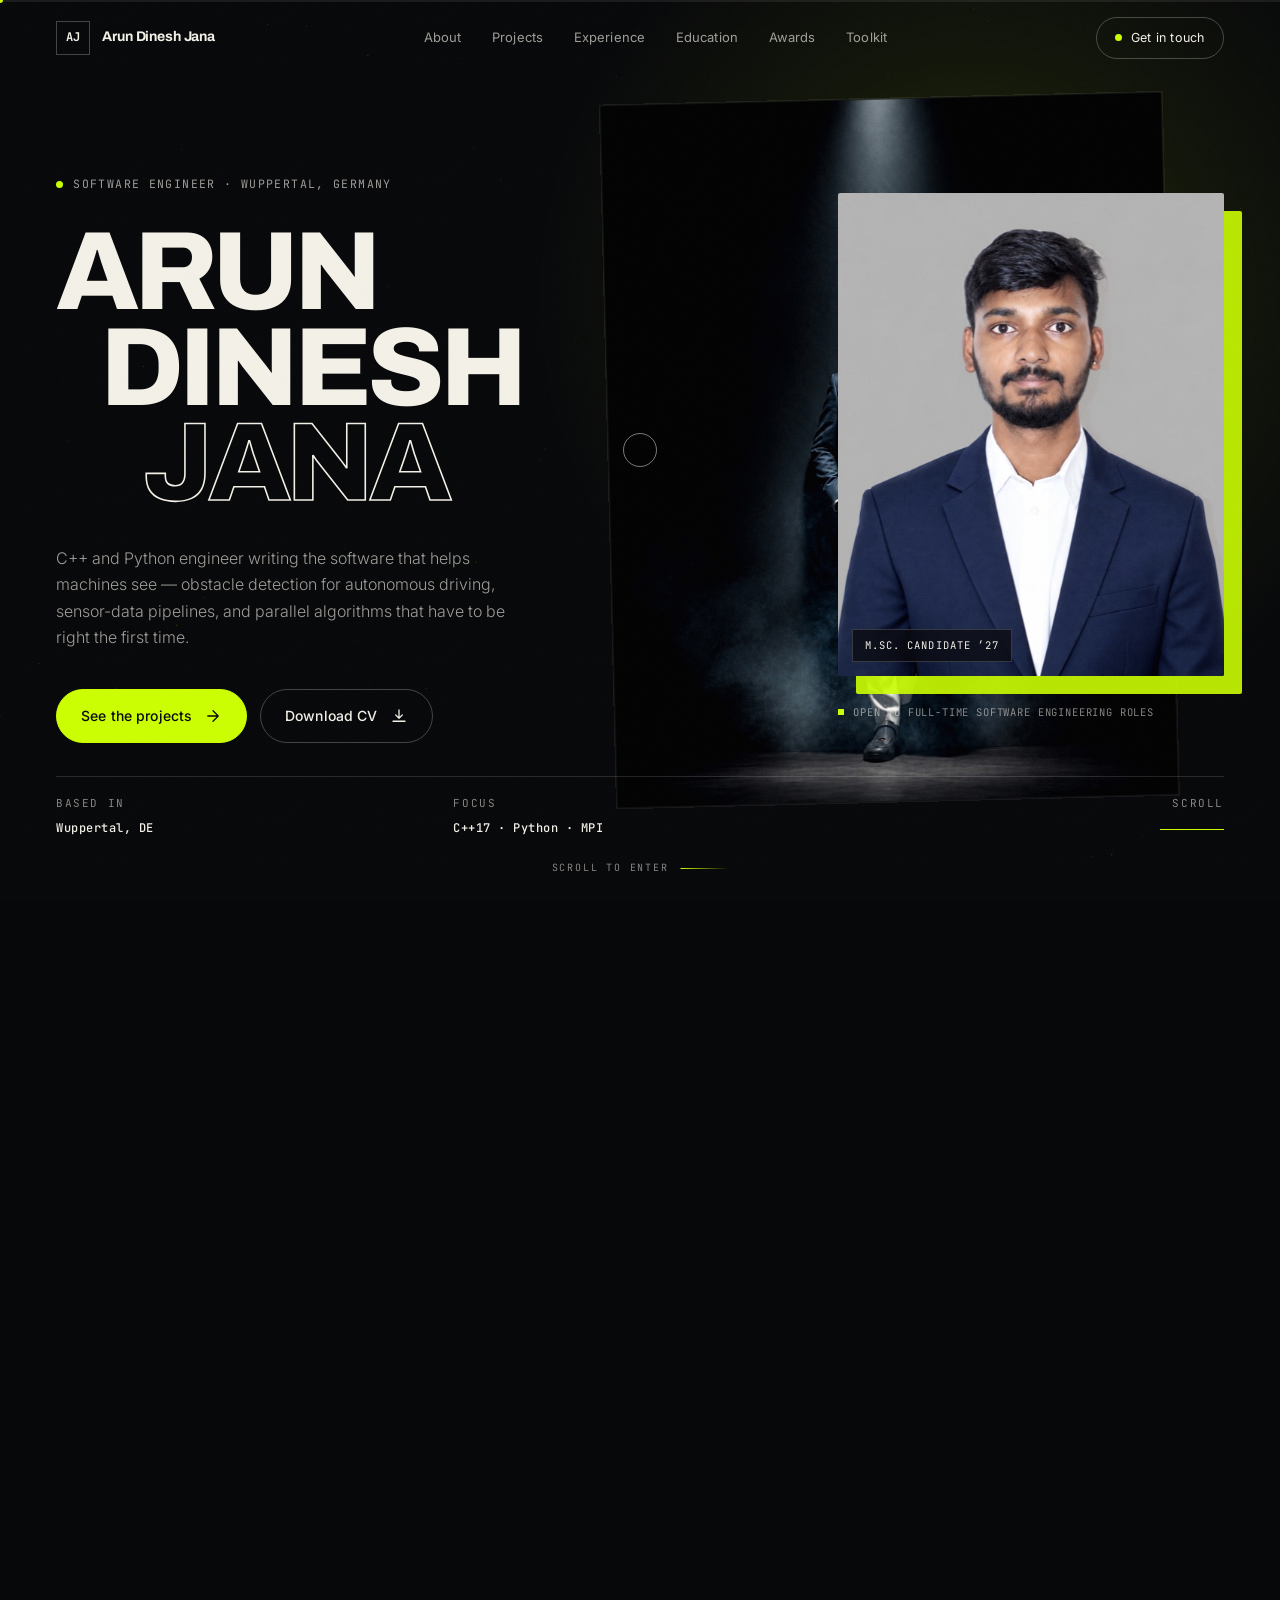
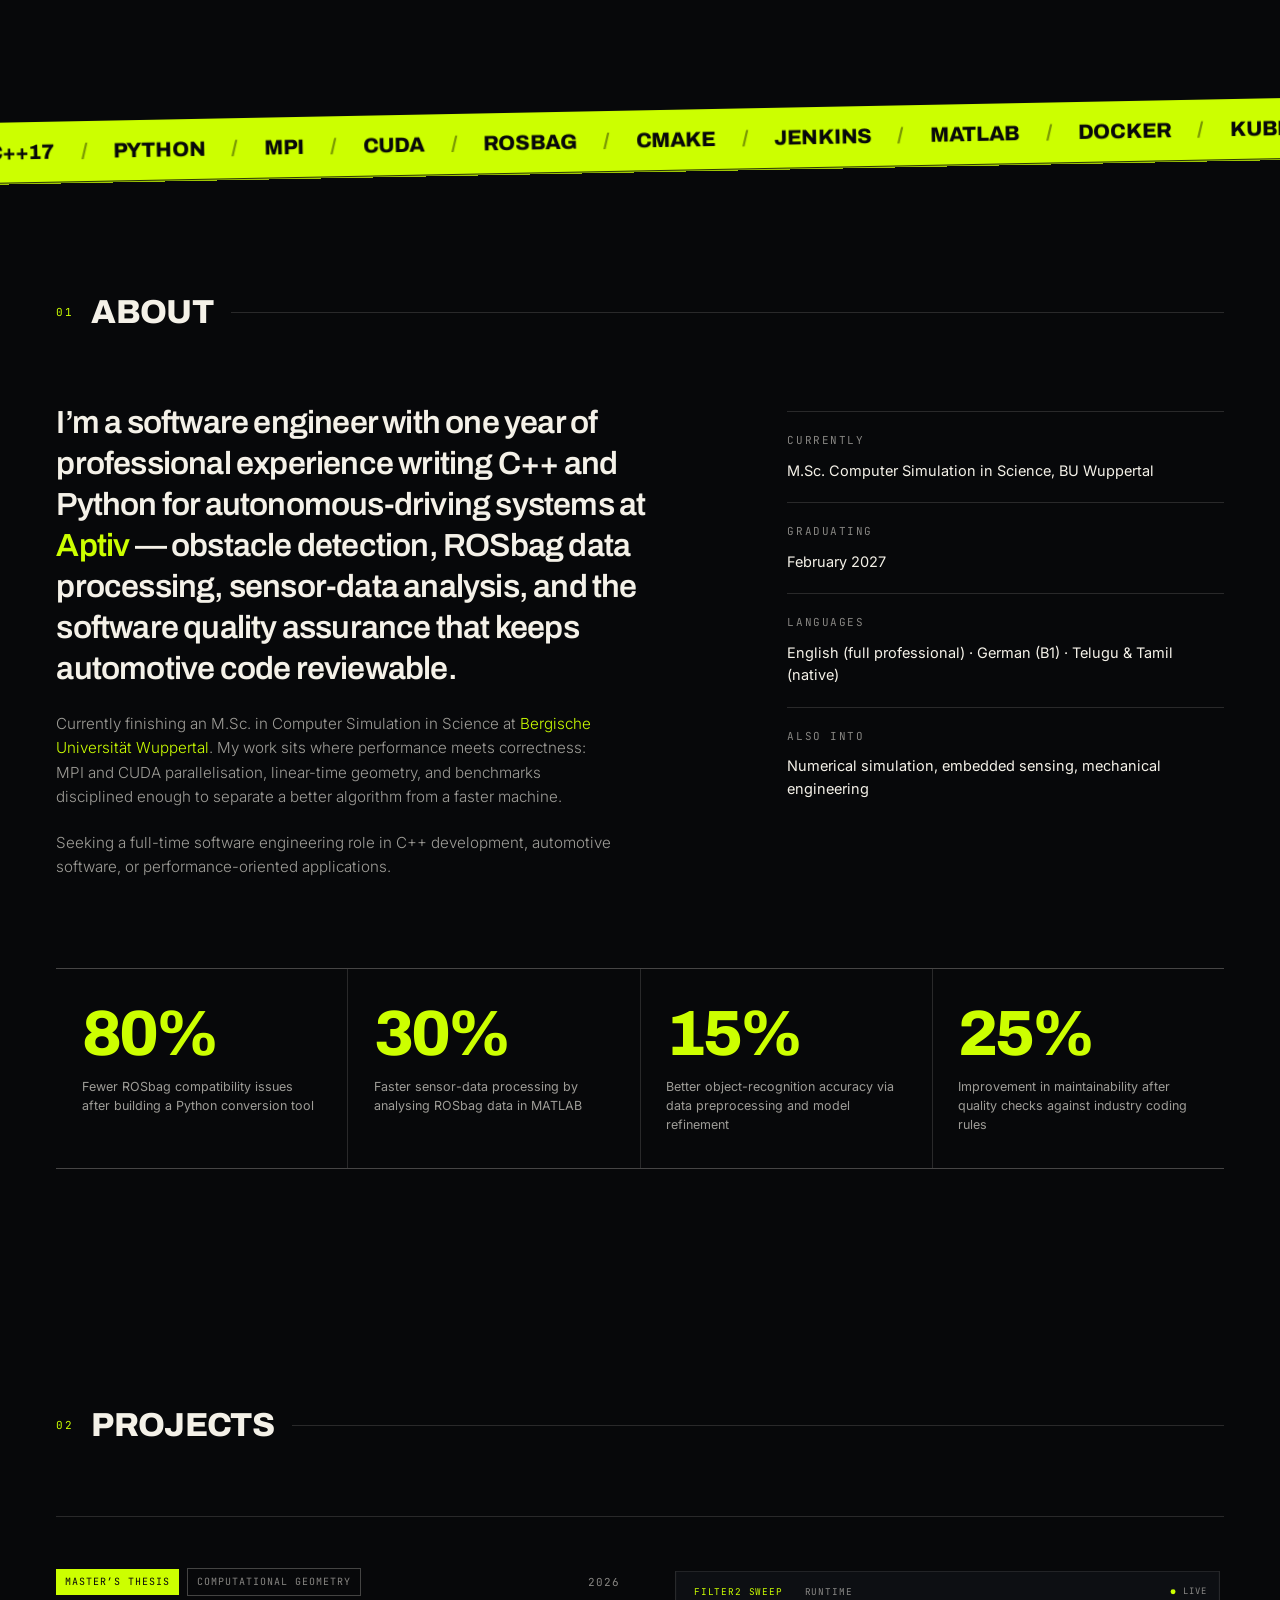
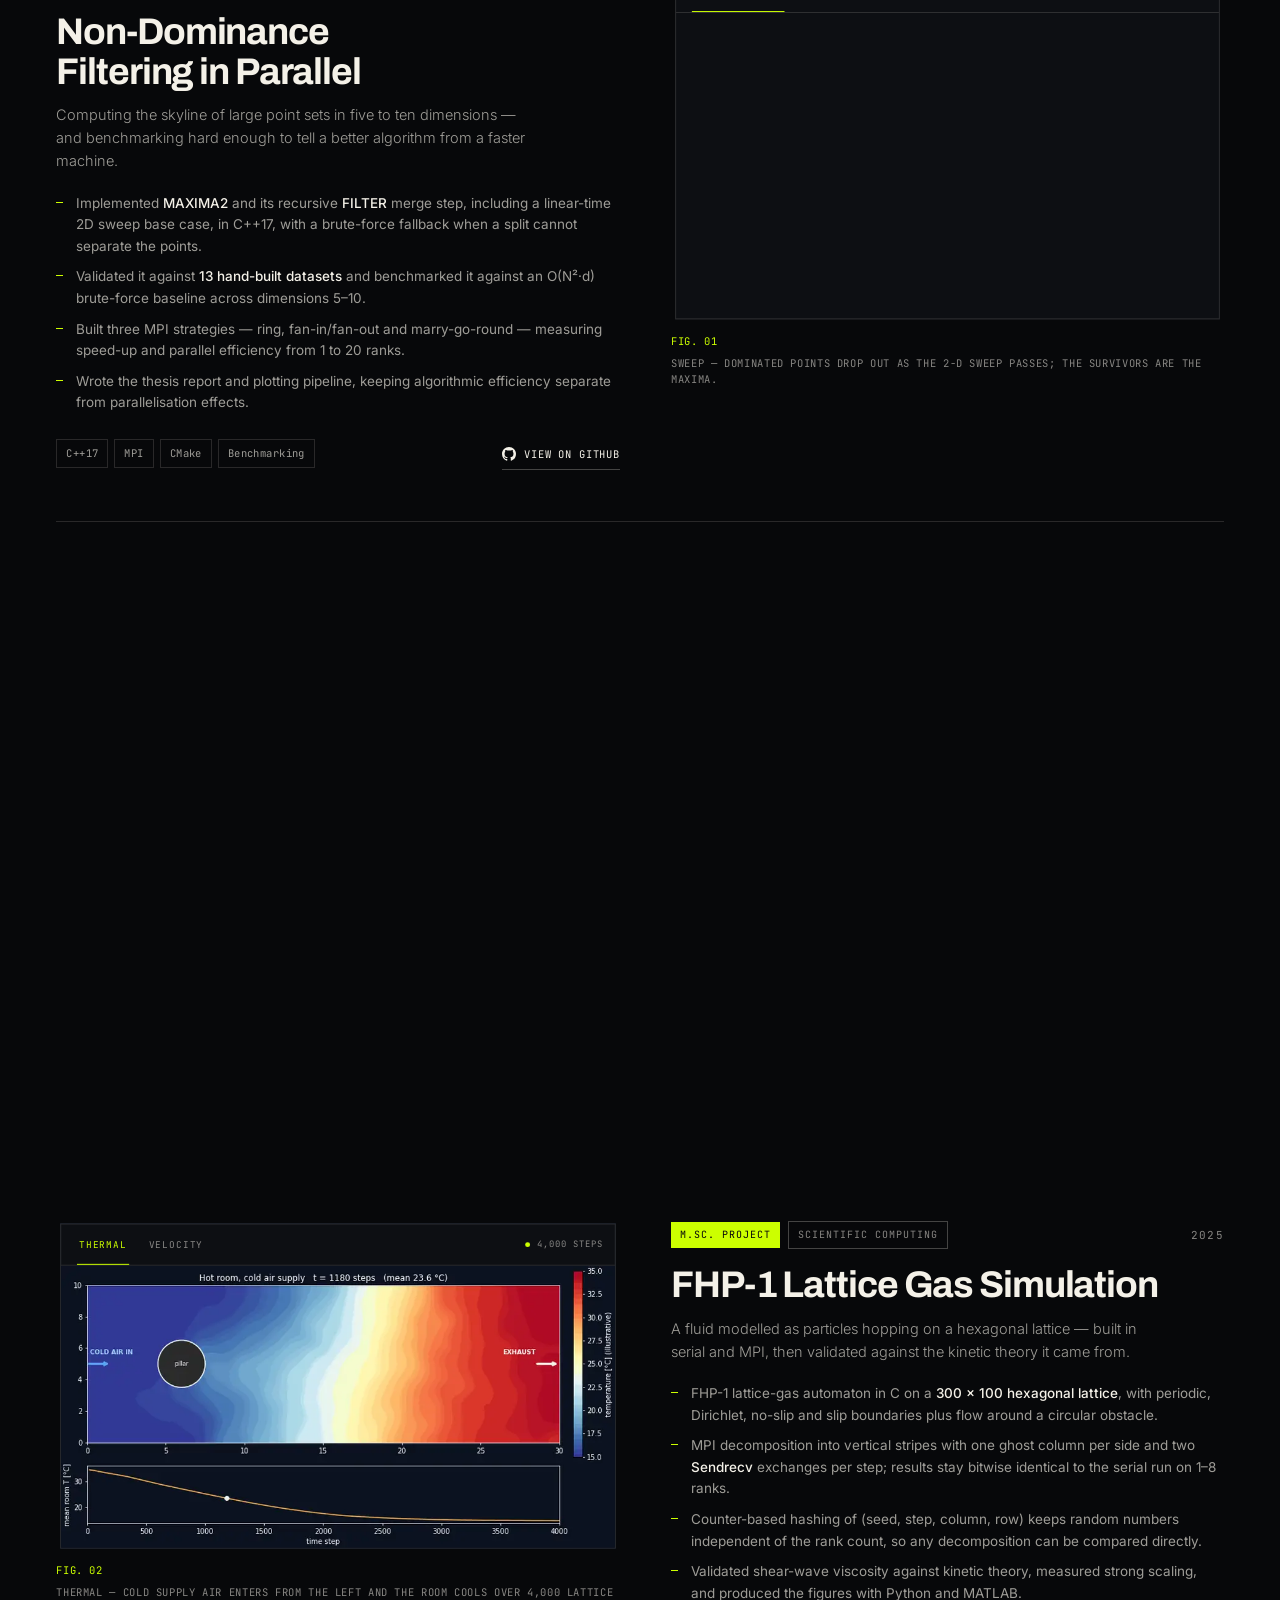
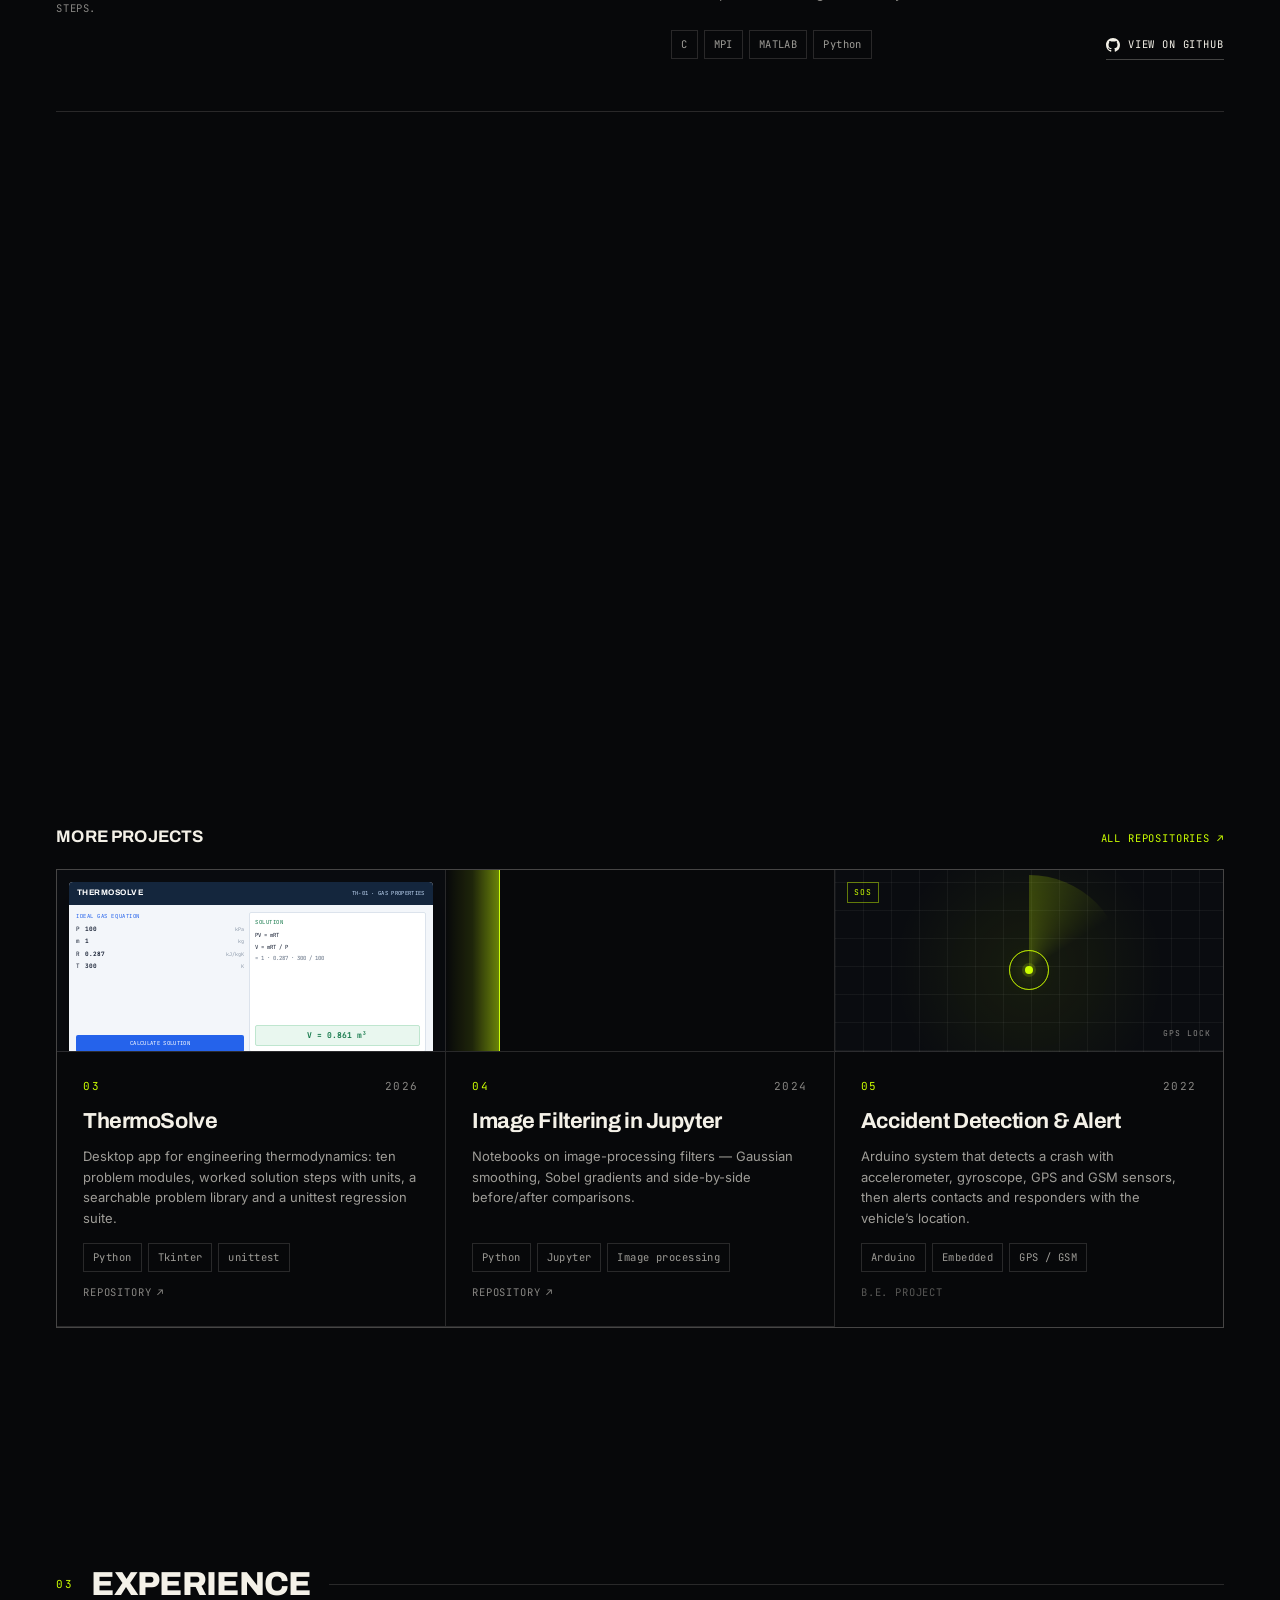
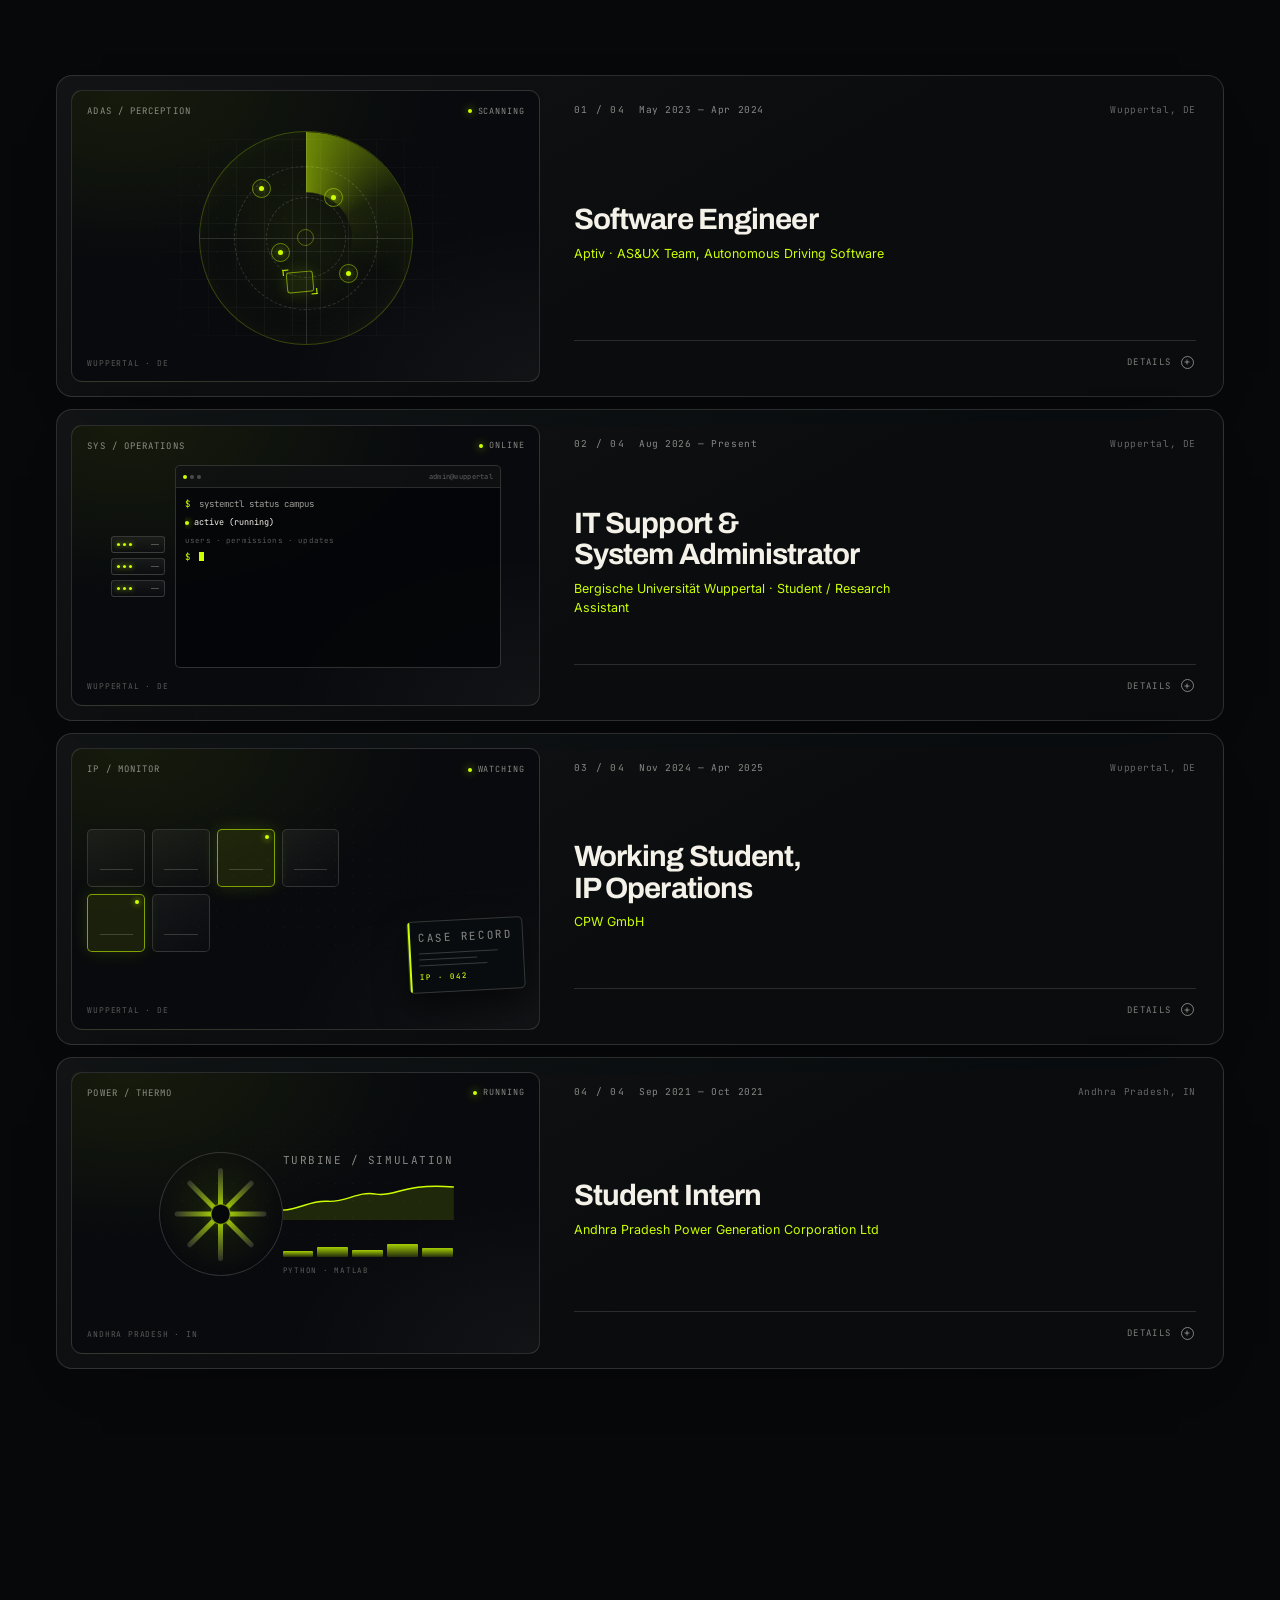
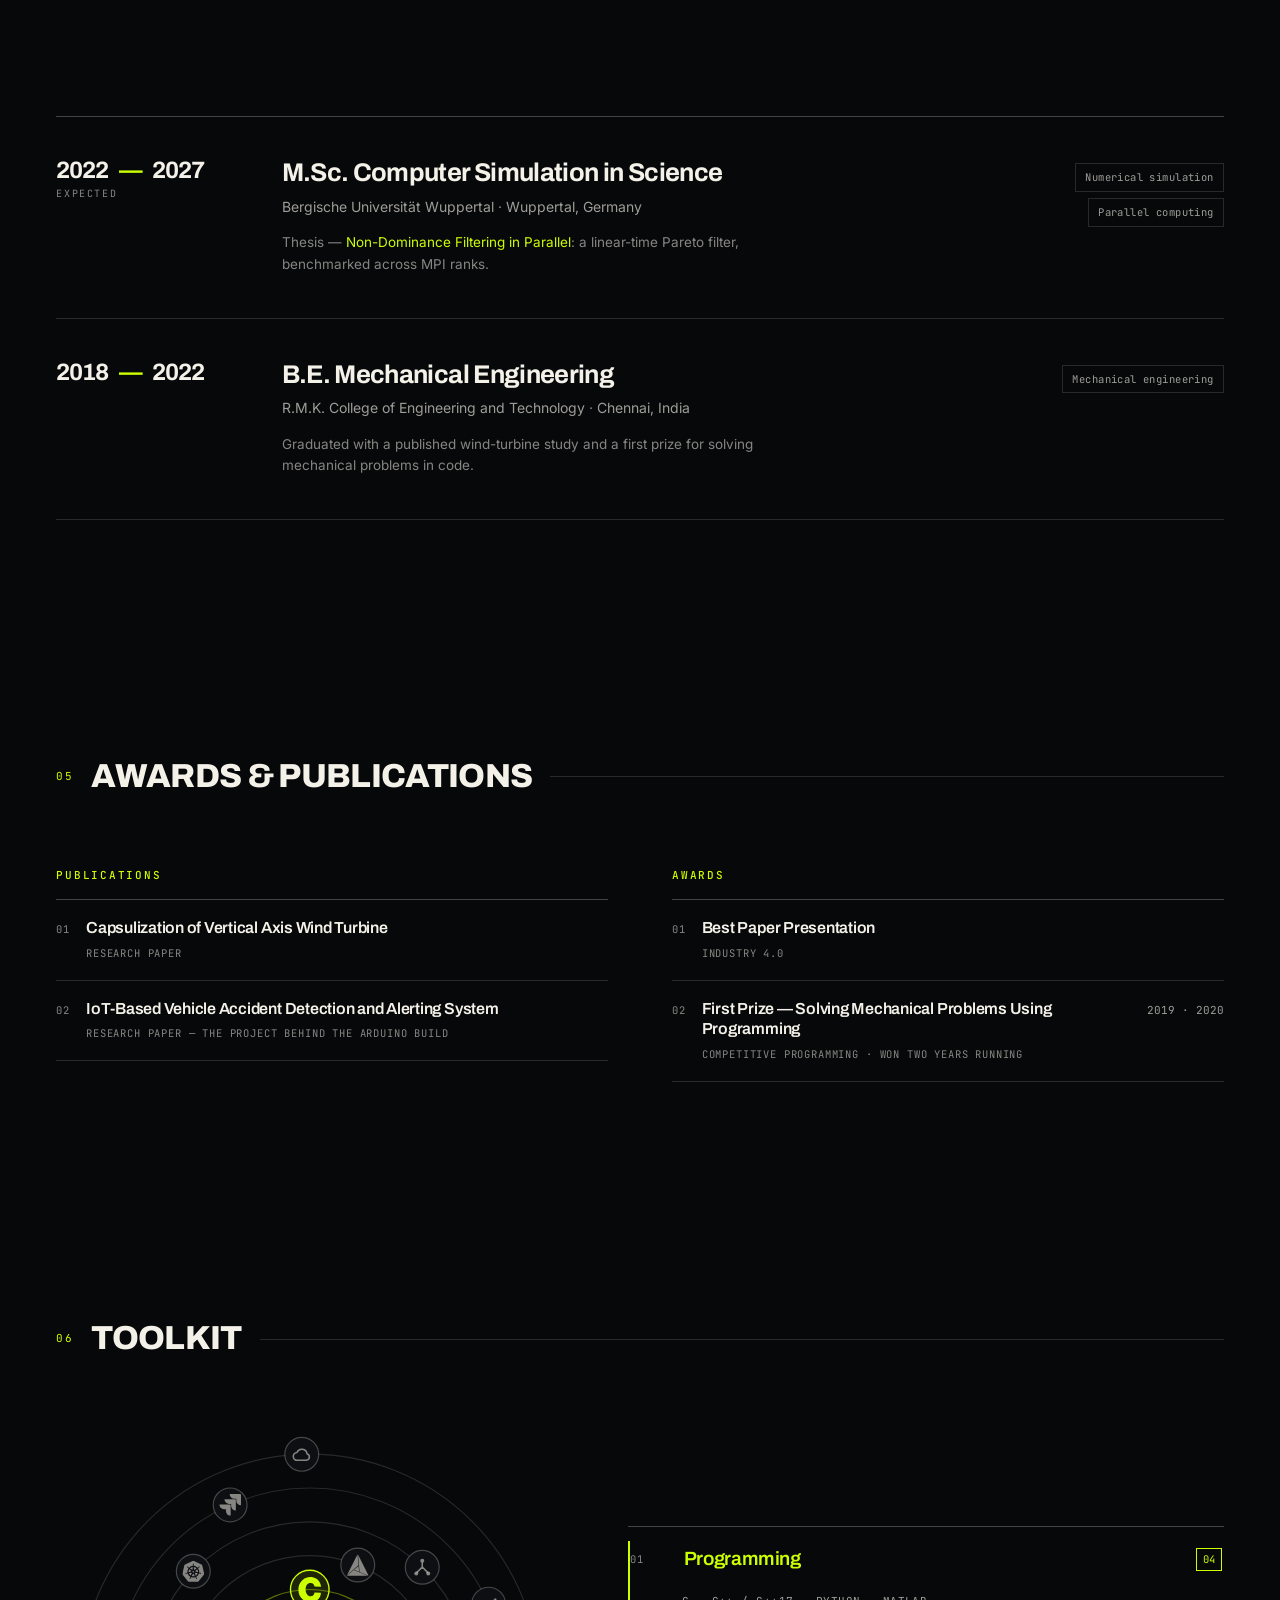
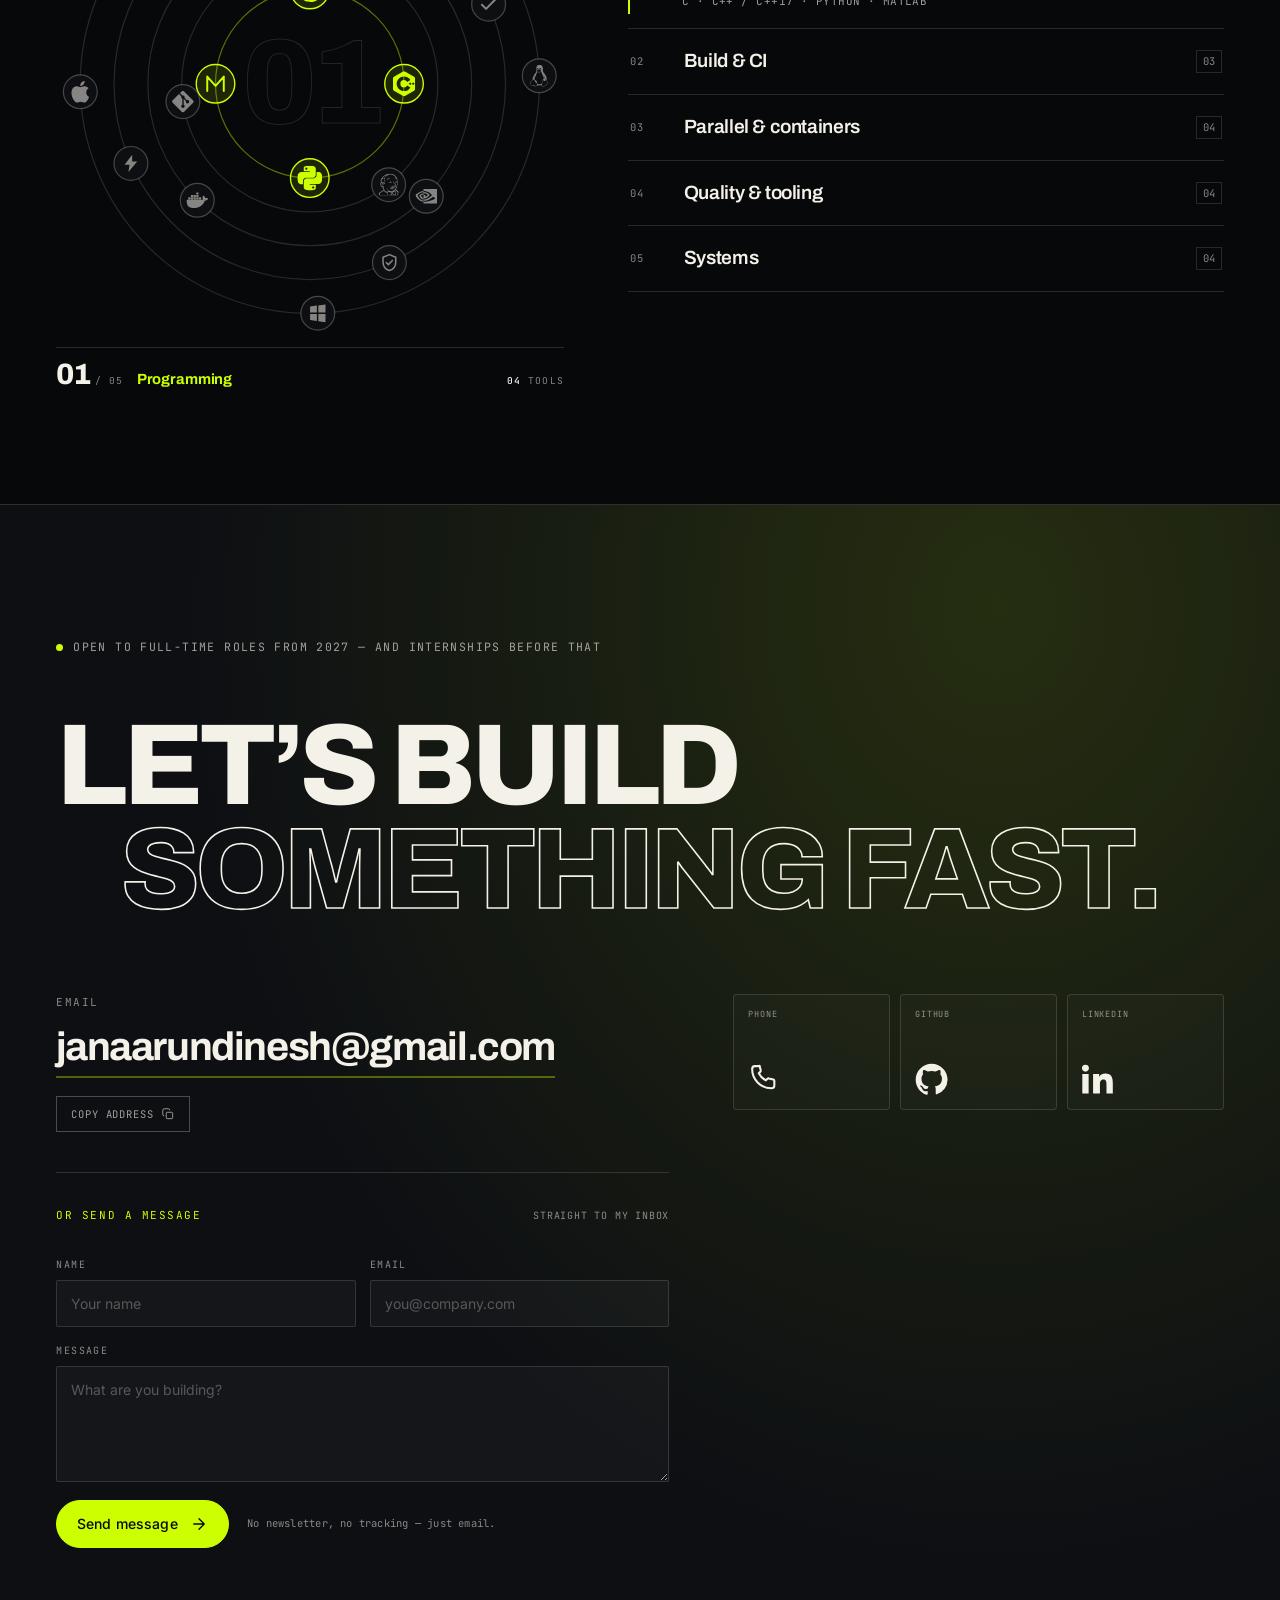
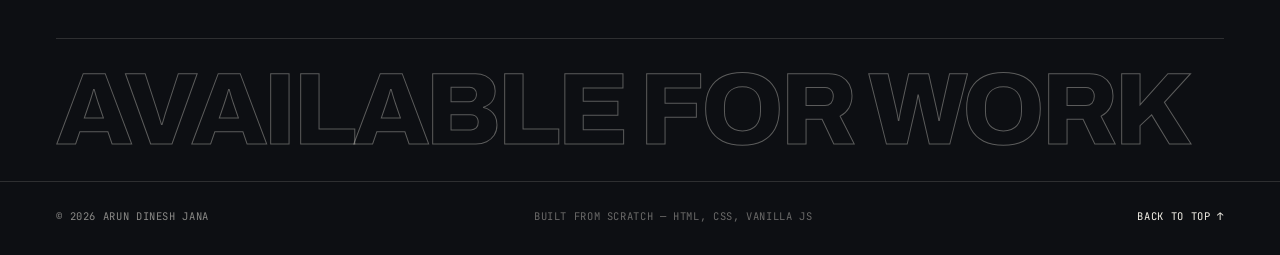
==== index.html @ 1b3602ce "Turn experience into interactive cards and contact into icon links. The roles now read as cards: a p" ====
<!doctype html>
<html lang="en">
<head>
<meta charset="utf-8" />
<meta name="viewport" content="width=device-width, initial-scale=1" />
<title>Arun Dinesh Jana — Software Engineer, C++ &amp; Python</title>
<meta name="description" content="Arun Dinesh Jana is a software engineer in Wuppertal, Germany, building C++ and Python systems for autonomous driving, sensor-data pipelines, parallel algorithms and open-source tools." />
<meta name="author" content="Arun Dinesh Jana" />
<meta name="theme-color" content="#07080A" />

<meta property="og:type" content="website" />
<meta property="og:title" content="Arun Dinesh Jana — Software Engineer, C++ &amp; Python" />
<meta property="og:description" content="C++ and Python engineer working on autonomous-driving software, sensor data and performance-oriented systems." />
<meta property="og:image" content="assets/portrait.jpg" />
<meta name="twitter:card" content="summary_large_image" />

<link rel="icon" href="data:image/svg+xml,%3Csvg xmlns='http://www.w3.org/2000/svg' viewBox='0 0 64 64'%3E%3Crect width='64' height='64' fill='%2307080A'/%3E%3Ctext x='32' y='44' font-family='Helvetica,Arial,sans-serif' font-size='30' font-weight='700' fill='%23CCFF00' text-anchor='middle'%3EAJ%3C/text%3E%3C/svg%3E" />

<link rel="preconnect" href="https://fonts.googleapis.com" />
<link rel="preconnect" href="https://fonts.gstatic.com" crossorigin />
<link href="https://fonts.googleapis.com/css2?family=Archivo:wght@500;600;700;800;900&family=Inter:wght@300;400;500;600&family=JetBrains+Mono:wght@400;500;700&display=swap" rel="stylesheet" />
<link rel="stylesheet" href="styles.css" />

<!-- Arm the JavaScript-driven entrance only when motion is welcome. If the
     motion layer fails to load, it removes this class and the CSS entrance
     takes over, so nothing is ever left hidden. -->
<script>
  if (window.matchMedia && window.matchMedia("(prefers-reduced-motion: no-preference)").matches) {
    document.documentElement.classList.add("motion-pending");
    // failsafe: if the motion layer never arrives, hand the page back to CSS
    window.setTimeout(function () {
      document.documentElement.classList.remove("motion-pending");
    }, 2500);
  }
</script>

<script type="application/ld+json">
{
  "@context": "https://schema.org",
  "@type": "Person",
  "name": "Arun Dinesh Jana",
  "jobTitle": "Software Engineer",
  "email": "mailto:janaarundinesh@gmail.com",
  "telephone": "+49 176 6782 8995",
  "address": { "@type": "PostalAddress", "addressLocality": "Wuppertal", "addressCountry": "DE" },
  "sameAs": [
    "https://github.com/janaarundinesh",
    "https://www.linkedin.com/in/jana-arun-dinesh"
  ],
  "knowsAbout": ["C++", "Python", "Autonomous Driving", "MPI", "CUDA", "MATLAB", "CMake"],
  "alumniOf": [
    { "@type": "CollegeOrUniversity", "name": "Bergische Universität Wuppertal" },
    { "@type": "CollegeOrUniversity", "name": "R.M.K. College of Engineering and Technology" }
  ]
}
</script>
</head>
<body>

<svg class="logo-sprite" aria-hidden="true" focusable="false" width="0" height="0" style="position:absolute;overflow:hidden">
  <symbol id="lg-c" viewBox="0 0 24 24"><path d="M16.5921 9.1962s-.354-3.298-3.627-3.39c-3.2741-.09-4.9552 2.474-4.9552 6.14 0 3.6651 1.858 6.5972 5.0451 6.5972 3.184 0 3.5381-3.665 3.5381-3.665l6.1041.365s.36 3.31-2.196 5.836c-2.552 2.5241-5.6901 2.9371-7.8762 2.9201-2.19-.017-5.2261.034-8.1602-2.97-2.938-3.0101-3.436-5.9302-3.436-8.8002 0-2.8701.556-6.6702 4.047-9.5502C7.444.72 9.849 0 12.254 0c10.0422 0 10.7172 9.2602 10.7172 9.2602z"/></symbol>
  <symbol id="lg-cplusplus" viewBox="0 0 24 24"><path d="M22.394 6c-.167-.29-.398-.543-.652-.69L12.926.22c-.509-.294-1.34-.294-1.848 0L2.26 5.31c-.508.293-.923 1.013-.923 1.6v10.18c0 .294.104.62.271.91.167.29.398.543.652.69l8.816 5.09c.508.293 1.34.293 1.848 0l8.816-5.09c.254-.147.485-.4.652-.69.167-.29.27-.616.27-.91V6.91c.003-.294-.1-.62-.268-.91zM12 19.11c-3.92 0-7.109-3.19-7.109-7.11 0-3.92 3.19-7.11 7.11-7.11a7.133 7.133 0 016.156 3.553l-3.076 1.78a3.567 3.567 0 00-3.08-1.78A3.56 3.56 0 008.444 12 3.56 3.56 0 0012 15.555a3.57 3.57 0 003.08-1.778l3.078 1.78A7.135 7.135 0 0112 19.11zm7.11-6.715h-.79v.79h-.79v-.79h-.79v-.79h.79v-.79h.79v.79h.79zm2.962 0h-.79v.79h-.79v-.79h-.79v-.79h.79v-.79h.79v.79h.79z"/></symbol>
  <symbol id="lg-python" viewBox="0 0 24 24"><path d="M14.25.18l.9.2.73.26.59.3.45.32.34.34.25.34.16.33.1.3.04.26.02.2-.01.13V8.5l-.05.63-.13.55-.21.46-.26.38-.3.31-.33.25-.35.19-.35.14-.33.1-.3.07-.26.04-.21.02H8.77l-.69.05-.59.14-.5.22-.41.27-.33.32-.27.35-.2.36-.15.37-.1.35-.07.32-.04.27-.02.21v3.06H3.17l-.21-.03-.28-.07-.32-.12-.35-.18-.36-.26-.36-.36-.35-.46-.32-.59-.28-.73-.21-.88-.14-1.05-.05-1.23.06-1.22.16-1.04.24-.87.32-.71.36-.57.4-.44.42-.33.42-.24.4-.16.36-.1.32-.05.24-.01h.16l.06.01h8.16v-.83H6.18l-.01-2.75-.02-.37.05-.34.11-.31.17-.28.25-.26.31-.23.38-.2.44-.18.51-.15.58-.12.64-.1.71-.06.77-.04.84-.02 1.27.05zm-6.3 1.98l-.23.33-.08.41.08.41.23.34.33.22.41.09.41-.09.33-.22.23-.34.08-.41-.08-.41-.23-.33-.33-.22-.41-.09-.41.09zm13.09 3.95l.28.06.32.12.35.18.36.27.36.35.35.47.32.59.28.73.21.88.14 1.04.05 1.23-.06 1.23-.16 1.04-.24.86-.32.71-.36.57-.4.45-.42.33-.42.24-.4.16-.36.09-.32.05-.24.02-.16-.01h-8.22v.82h5.84l.01 2.76.02.36-.05.34-.11.31-.17.29-.25.25-.31.24-.38.2-.44.17-.51.15-.58.13-.64.09-.71.07-.77.04-.84.01-1.27-.04-1.07-.14-.9-.2-.73-.25-.59-.3-.45-.33-.34-.34-.25-.34-.16-.33-.1-.3-.04-.25-.02-.2.01-.13v-5.34l.05-.64.13-.54.21-.46.26-.38.3-.32.33-.24.35-.2.35-.14.33-.1.3-.06.26-.04.21-.02.13-.01h5.84l.69-.05.59-.14.5-.21.41-.28.33-.32.27-.35.2-.36.15-.36.1-.35.07-.32.04-.28.02-.21V6.07h2.09l.14.01zm-6.47 14.25l-.23.33-.08.41.08.41.23.33.33.23.41.08.41-.08.33-.23.23-.33.08-.41-.08-.41-.23-.33-.33-.23-.41-.08-.41.08z"/></symbol>
  <symbol id="lg-cmake" viewBox="0 0 24 24"><path d="M11.769.066L.067 23.206l12.76-10.843zM23.207 23.934L7.471 17.587 0 23.934zM24 23.736L12.298.463l1.719 19.24zM12.893 12.959l-5.025 4.298 5.62 2.248z"/></symbol>
  <symbol id="lg-jenkins" viewBox="0 0 24 24"><path d="M2.872 24h-.975a3.866 3.866 0 01-.07-.197c-.215-.666-.594-1.49-.692-2.154-.146-.984.78-1.039 1.374-1.465.915-.66 1.635-1.025 2.627-1.62.295-.179 1.182-.624 1.281-.829.201-.408-.345-.982-.49-1.3-.225-.507-.345-.937-.376-1.435-.824-.13-1.455-.627-1.844-1.185-.63-.925-1.066-2.635-.525-3.936.045-.103.254-.305.285-.463.06-.308-.105-.72-.12-1.048-.06-1.692.284-3.15 1.425-3.66.463-1.84 2.113-2.453 3.673-3.367.58-.342 1.224-.562 1.89-.807 2.372-.877 6.027-.712 7.994.783.836.633 2.176 1.97 2.656 2.939 1.262 2.555 1.17 6.825.287 9.934-.12.421-.29 1.032-.533 1.533-.168.35-.689 1.05-.625 1.36.064.314 1.19 1.17 1.432 1.395.434.422 1.26.975 1.324 1.5.07.557-.248 1.336-.41 1.875-.217.721-.436 1.441-.654 2.131H2.87zm11.104-3.54c-.545-.3-1.361-.622-2.065-.757-.87-.164-.78 1.188-.75 1.994.03.643.36 1.316.51 1.744.076.197.09.41.256.449.3.068 1.29-.326 1.575-.479.6-.328 1.064-.844 1.574-1.189.016-.17.016-.34.03-.508a2.648 2.648 0 00-1.095-.277c.314-.15.75-.15 1.035-.332l.016-.193c-.496-.03-.69-.254-1.021-.436zm7.454 2.935a17.78 17.78 0 00.465-1.752c.06-.287.215-.918.178-1.176-.059-.459-.684-.799-1.004-1.086-.584-.525-.95-.975-1.56-1.469-.249.375-.78.615-.983.914 1.447-.689 1.71 2.625 1.141 3.69.09.329.391.45.514.735l-.086.166h1.29c.013 0 .03 0 .044.014zm-6.634-.012c-.05-.074-.1-.135-.15-.209l-.301.195h.45zm2.77 0c.008-.209.018-.404.03-.598-.53.029-.825-.48-1.196-.527-.324-.045-.6.361-1.02.195-.095.105-.183.227-.284.316.154.18.295.375.424.584h.815c.014-.164.135-.285.3-.285.165 0 .284.121.284.27h.66zm2.116 0c-.314-.479-.947-.898-1.68-.555l-.03.541h1.71zm-8.51 0l-.104-.344c-.225-.72-.36-1.26-.405-1.68-.914-.436-1.875-.87-2.654-1.426-.15-.105-1.109-1.35-1.23-1.305-1.739.676-3.359 1.86-4.814 2.984.256.557.48 1.141.69 1.74h8.505zm8.265-2.113c-.029-.512-.164-1.56-.48-1.74-.66-.39-1.846.78-2.34.943.045.15.135.271.15.48.285-.074.645-.029.898.092-.299.03-.629.03-.824.164-.074.195.016.48-.029.764.69.197 1.5.303 2.385.332.164-.227.225-.645.211-1.082zm-4.08-.36c-.044.375.046.51.12.943 1.26.391 1.034-1.74-.135-.959zM8.76 19.5c-.45.457 1.27 1.082 1.814 1.115 0-.29.165-.564.135-.77-.65-.118-1.502-.042-1.945-.347zm5.565.215c0 .043-.061.03-.068.064.58.451 1.014.545 1.802.51.354-.262.67-.563 1.043-.807-.855.074-1.931.607-2.774.23zm3.42-17.726c-1.606-.906-4.35-1.591-6.076-.731-1.38.692-3.27 1.84-3.899 3.292.6 1.402-.166 2.686-.226 4.109-.018.757.36 1.42.391 2.242-.2.338-.825.38-1.26.356-.146-.729-.4-1.549-1.155-1.63-1.064-.116-1.845.764-1.89 1.683-.06 1.08.833 2.864 2.085 2.745.488-.046.608-.54 1.139-.54.285.57-.445.75-.523 1.154-.016.105.06.511.104.705.233.944.744 2.16 1.245 2.88.635.9 1.884 1.051 3.229 1.141.24-.525 1.125-.48 1.706-.346-.691-.27-1.336-.945-1.875-1.529-.615-.676-1.23-1.41-1.261-2.28 1.155 1.604 2.1 3 4.2 3.704 1.59.525 3.45-.254 4.664-1.109.51-.359.811-.93 1.17-1.439 1.35-1.936 1.98-4.71 1.846-7.394-.06-1.111-.06-2.221-.436-2.955-.389-.781-1.695-1.471-2.475-.781-.15-.764.63-1.23 1.545-.96-.66-.854-1.336-1.858-2.266-2.384zM13.58 14.896c.615 1.544 2.724 1.363 4.505 1.323-.084.194-.256.435-.465.515-.57.232-2.145.408-2.937-.012-.506-.27-.824-.873-1.102-1.227-.137-.172-.795-.608-.012-.609zm.164-.87c.893.464 2.52.517 3.731.48.066.267.066.593.068.913-1.55.08-3.386-.304-3.794-1.395h-.005zm6.675-.586c-.473.9-1.145 1.897-2.539 1.928-.023-.284-.045-.735 0-.904 1.064-.103 1.727-.646 2.543-1.017zm-.649-.667c-1.02.66-2.154 1.375-3.824 1.21-.351-.31-.485-1-.14-1.458.181.313.06.885.57.97.944.165 2.038-.579 2.73-.84.42-.713-.046-.976-.42-1.433-.782-.93-1.83-2.1-1.802-3.51.314-.224.346.346.391.45.404.96 1.424 2.175 2.174 3 .18.21.48.39.51.524.092.39-.254.854-.209 1.11zm-13.439-.675c-.314-.184-.393-.99-.768-1.01-.535-.03-.438 1.05-.436 1.68-.37-.33-.435-1.365-.164-1.89-.308-.15-.445.164-.618.284.22-1.59 2.34-.734 1.99.96zM4.713 5.995c-.685.756-.54 2.174-.459 3.188 1.244-.785 2.898.06 2.883 1.394.595-.016.223-.744.115-1.215-.353-1.528.592-3.187.041-4.59-1.064.084-1.939.52-2.578 1.215zm9.12 1.113c.307.562.404 1.148.84 1.57.195.19.574.424.387.95-.045.121-.365.391-.551.45-.674.195-2.254.03-1.721-.81.563.015 1.314.36 1.732-.045-.314-.524-.885-1.53-.674-2.13zm6.198-.013h.068c.33.668.6 1.375 1.004 1.965-.27.628-2.053 1.19-2.023.057.39-.17 1.05-.035 1.395-.25-.193-.556-.48-1.006-.434-1.771zm-6.927-1.617c-1.422-.33-2.131.592-2.56 1.553-.384-.094-.231-.615-.135-.883.255-.701 1.28-1.633 2.119-1.506.359.057.848.386.576.834zM9.642 1.593c-1.56.44-3.56 1.574-4.2 2.974.495-.07.84-.321 1.33-.351.186-.016.428.074.641.015.424-.104.78-1.065 1.102-1.41.31-.345.685-.496.94-.81.167-.09.409-.074.42-.33-.073-.075-.15-.135-.232-.105v.017z"/></symbol>
  <symbol id="lg-github" viewBox="0 0 24 24"><path d="M12 .5C5.73.5.5 5.73.5 12c0 5.08 3.29 9.39 7.86 10.91.58.11.79-.25.79-.56v-2.13c-3.2.7-3.88-1.54-3.88-1.54-.53-1.34-1.29-1.7-1.29-1.7-1.05-.72.08-.71.08-.71 1.16.08 1.78 1.19 1.78 1.19 1.03 1.77 2.7 1.26 3.36.96.1-.75.4-1.26.73-1.55-2.56-.29-5.25-1.28-5.25-5.7 0-1.26.45-2.29 1.19-3.1-.12-.29-.52-1.46.11-3.05 0 0 .97-.31 3.18 1.19a11 11 0 0 1 5.8 0c2.2-1.5 3.18-1.19 3.18-1.19.63 1.59.23 2.76.11 3.05.74.81 1.19 1.84 1.19 3.1 0 4.43-2.7 5.41-5.27 5.69.41.35.78 1.04.78 2.1v3.12c0 .3.21.67.8.55A11.5 11.5 0 0 0 23.5 12C23.5 5.73 18.27.5 12 .5z"/></symbol>
  <symbol id="lg-git" viewBox="0 0 24 24"><path d="M23.546 10.93L13.067.452c-.604-.603-1.582-.603-2.188 0L8.708 2.627l2.76 2.76c.645-.215 1.379-.07 1.889.441.516.515.658 1.258.438 1.9l2.658 2.66c.645-.223 1.387-.078 1.9.435.721.72.721 1.884 0 2.604-.719.719-1.881.719-2.6 0-.539-.541-.674-1.337-.404-1.996L12.86 8.955v6.525c.176.086.342.203.488.348.713.721.713 1.883 0 2.6-.719.721-1.889.721-2.609 0-.719-.719-.719-1.879 0-2.598.182-.18.387-.316.605-.406V8.835c-.217-.091-.424-.222-.6-.401-.545-.545-.676-1.342-.396-2.009L7.636 3.7.45 10.881c-.6.605-.6 1.584 0 2.189l10.48 10.477c.604.604 1.582.604 2.186 0l10.43-10.43c.605-.603.605-1.582 0-2.187"/></symbol>
  <symbol id="lg-docker" viewBox="0 0 24 24"><path d="M13.983 11.078h2.119a.186.186 0 00.186-.185V9.006a.186.186 0 00-.186-.186h-2.119a.185.185 0 00-.185.185v1.888c0 .102.083.185.185.185m-2.954-5.43h2.118a.186.186 0 00.186-.186V3.574a.186.186 0 00-.186-.185h-2.118a.185.185 0 00-.185.185v1.888c0 .102.082.185.185.185m0 2.716h2.118a.187.187 0 00.186-.186V6.29a.186.186 0 00-.186-.185h-2.118a.185.185 0 00-.185.185v1.887c0 .102.082.185.185.186m-2.93 0h2.12a.186.186 0 00.184-.186V6.29a.185.185 0 00-.185-.185H8.1a.185.185 0 00-.185.185v1.887c0 .102.083.185.185.186m-2.964 0h2.119a.186.186 0 00.185-.186V6.29a.185.185 0 00-.185-.185H5.136a.186.186 0 00-.186.185v1.887c0 .102.084.185.186.186m5.893 2.715h2.118a.186.186 0 00.186-.185V9.006a.186.186 0 00-.186-.186h-2.118a.185.185 0 00-.185.185v1.888c0 .102.082.185.185.185m-2.93 0h2.12a.185.185 0 00.184-.185V9.006a.185.185 0 00-.184-.186h-2.12a.185.185 0 00-.184.185v1.888c0 .102.083.185.185.185m-2.964 0h2.119a.185.185 0 00.185-.185V9.006a.185.185 0 00-.184-.186h-2.12a.186.186 0 00-.186.186v1.887c0 .102.084.185.186.185m-2.92 0h2.12a.185.185 0 00.184-.185V9.006a.185.185 0 00-.184-.186h-2.12a.185.185 0 00-.184.185v1.888c0 .102.082.185.185.185M23.763 9.89c-.065-.051-.672-.51-1.954-.51-.338.001-.676.03-1.01.087-.248-1.7-1.653-2.53-1.716-2.566l-.344-.199-.226.327c-.284.438-.49.922-.612 1.43-.23.97-.09 1.882.403 2.661-.595.332-1.55.413-1.744.42H.751a.751.751 0 00-.75.748 11.376 11.376 0 00.692 4.062c.545 1.428 1.355 2.48 2.41 3.124 1.18.723 3.1 1.137 5.275 1.137.983.003 1.963-.086 2.93-.266a12.248 12.248 0 003.823-1.389c.98-.567 1.86-1.288 2.61-2.136 1.252-1.418 1.998-2.997 2.553-4.4h.221c1.372 0 2.215-.549 2.68-1.009.309-.293.55-.65.707-1.046l.098-.288Z"/></symbol>
  <symbol id="lg-kubernetes" viewBox="0 0 24 24"><path d="M10.204 14.35l.007.01-.999 2.413a5.171 5.171 0 0 1-2.075-2.597l2.578-.437.004.005a.44.44 0 0 1 .484.606zm-.833-2.129a.44.44 0 0 0 .173-.756l.002-.011L7.585 9.7a5.143 5.143 0 0 0-.73 3.255l2.514-.725.002-.009zm1.145-1.98a.44.44 0 0 0 .699-.337l.01-.005.15-2.62a5.144 5.144 0 0 0-3.01 1.442l2.147 1.523.004-.002zm.76 2.75l.723.349.722-.347.18-.78-.5-.623h-.804l-.5.623.179.779zm1.5-3.095a.44.44 0 0 0 .7.336l.008.003 2.134-1.513a5.188 5.188 0 0 0-2.992-1.442l.148 2.615.002.001zm10.876 5.97l-5.773 7.181a1.6 1.6 0 0 1-1.248.594l-9.261.003a1.6 1.6 0 0 1-1.247-.596l-5.776-7.18a1.583 1.583 0 0 1-.307-1.34L2.1 5.573c.108-.47.425-.864.863-1.073L11.305.513a1.606 1.606 0 0 1 1.385 0l8.345 3.985c.438.209.755.604.863 1.073l2.062 8.955c.108.47-.005.963-.308 1.34zm-3.289-2.057c-.042-.01-.103-.026-.145-.034-.174-.033-.315-.025-.479-.038-.35-.037-.638-.067-.895-.148-.105-.04-.18-.165-.216-.216l-.201-.059a6.45 6.45 0 0 0-.105-2.332 6.465 6.465 0 0 0-.936-2.163c.052-.047.15-.133.177-.159.008-.09.001-.183.094-.282.197-.185.444-.338.743-.522.142-.084.273-.137.415-.242.032-.024.076-.062.11-.089.24-.191.295-.52.123-.736-.172-.216-.506-.236-.745-.045-.034.027-.08.062-.111.088-.134.116-.217.23-.33.35-.246.25-.45.458-.673.609-.097.056-.239.037-.303.033l-.19.135a6.545 6.545 0 0 0-4.146-2.003l-.012-.223c-.065-.062-.143-.115-.163-.25-.022-.268.015-.557.057-.905.023-.163.061-.298.068-.475.001-.04-.001-.099-.001-.142 0-.306-.224-.555-.5-.555-.275 0-.499.249-.499.555l.001.014c0 .041-.002.092 0 .128.006.177.044.312.067.475.042.348.078.637.056.906a.545.545 0 0 1-.162.258l-.012.211a6.424 6.424 0 0 0-4.166 2.003 8.373 8.373 0 0 1-.18-.128c-.09.012-.18.04-.297-.029-.223-.15-.427-.358-.673-.608-.113-.12-.195-.234-.329-.349-.03-.026-.077-.062-.111-.088a.594.594 0 0 0-.348-.132.481.481 0 0 0-.398.176c-.172.216-.117.546.123.737l.007.005.104.083c.142.105.272.159.414.242.299.185.546.338.743.522.076.082.09.226.1.288l.16.143a6.462 6.462 0 0 0-1.02 4.506l-.208.06c-.055.072-.133.184-.215.217-.257.081-.546.11-.895.147-.164.014-.305.006-.48.039-.037.007-.09.02-.133.03l-.004.002-.007.002c-.295.071-.484.342-.423.608.061.267.349.429.645.365l.007-.001.01-.003.129-.029c.17-.046.294-.113.448-.172.33-.118.604-.217.87-.256.112-.009.23.069.288.101l.217-.037a6.5 6.5 0 0 0 2.88 3.596l-.09.218c.033.084.069.199.044.282-.097.252-.263.517-.452.813-.091.136-.185.242-.268.399-.02.037-.045.095-.064.134-.128.275-.034.591.213.71.248.12.556-.007.69-.282v-.002c.02-.039.046-.09.062-.127.07-.162.094-.301.144-.458.132-.332.205-.68.387-.897.05-.06.13-.082.215-.105l.113-.205a6.453 6.453 0 0 0 4.609.012l.106.192c.086.028.18.042.256.155.136.232.229.507.342.84.05.156.074.295.145.457.016.037.043.09.062.129.133.276.442.402.69.282.247-.118.341-.435.213-.71-.02-.039-.045-.096-.065-.134-.083-.156-.177-.261-.268-.398-.19-.296-.346-.541-.443-.793-.04-.13.007-.21.038-.294-.018-.022-.059-.144-.083-.202a6.499 6.499 0 0 0 2.88-3.622c.064.01.176.03.213.038.075-.05.144-.114.28-.104.266.039.54.138.87.256.154.06.277.128.448.173.036.01.088.019.13.028l.009.003.007.001c.297.064.584-.098.645-.365.06-.266-.128-.537-.423-.608zM16.4 9.701l-1.95 1.746v.005a.44.44 0 0 0 .173.757l.003.01 2.526.728a5.199 5.199 0 0 0-.108-1.674A5.208 5.208 0 0 0 16.4 9.7zm-4.013 5.325a.437.437 0 0 0-.404-.232.44.44 0 0 0-.372.233h-.002l-1.268 2.292a5.164 5.164 0 0 0 3.326.003l-1.27-2.296h-.01zm1.888-1.293a.44.44 0 0 0-.27.036.44.44 0 0 0-.214.572l-.003.004 1.01 2.438a5.15 5.15 0 0 0 2.081-2.615l-2.6-.44-.004.005z"/></symbol>
  <symbol id="lg-linux" viewBox="0 0 24 24"><path d="M12.504 0c-.155 0-.315.008-.48.021-4.226.333-3.105 4.807-3.17 6.298-.076 1.092-.3 1.953-1.05 3.02-.885 1.051-2.127 2.75-2.716 4.521-.278.832-.41 1.684-.287 2.489a.424.424 0 00-.11.135c-.26.268-.45.6-.663.839-.199.199-.485.267-.797.4-.313.136-.658.269-.864.68-.09.189-.136.394-.132.602 0 .199.027.4.055.536.058.399.116.728.04.97-.249.68-.28 1.145-.106 1.484.174.334.535.47.94.601.81.2 1.91.135 2.774.6.926.466 1.866.67 2.616.47.526-.116.97-.464 1.208-.946.587-.003 1.23-.269 2.26-.334.699-.058 1.574.267 2.577.2.025.134.063.198.114.333l.003.003c.391.778 1.113 1.132 1.884 1.071.771-.06 1.592-.536 2.257-1.306.631-.765 1.683-1.084 2.378-1.503.348-.199.629-.469.649-.853.023-.4-.2-.811-.714-1.376v-.097l-.003-.003c-.17-.2-.25-.535-.338-.926-.085-.401-.182-.786-.492-1.046h-.003c-.059-.054-.123-.067-.188-.135a.357.357 0 00-.19-.064c.431-1.278.264-2.55-.173-3.694-.533-1.41-1.465-2.638-2.175-3.483-.796-1.005-1.576-1.957-1.56-3.368.026-2.152.236-6.133-3.544-6.139zm.529 3.405h.013c.213 0 .396.062.584.198.19.135.33.332.438.533.105.259.158.459.166.724 0-.02.006-.04.006-.06v.105a.086.086 0 01-.004-.021l-.004-.024a1.807 1.807 0 01-.15.706.953.953 0 01-.213.335.71.71 0 00-.088-.042c-.104-.045-.198-.064-.284-.133a1.312 1.312 0 00-.22-.066c.05-.06.146-.133.183-.198.053-.128.082-.264.088-.402v-.02a1.21 1.21 0 00-.061-.4c-.045-.134-.101-.2-.183-.333-.084-.066-.167-.132-.267-.132h-.016c-.093 0-.176.03-.262.132a.8.8 0 00-.205.334 1.18 1.18 0 00-.09.4v.019c.002.089.008.179.02.267-.193-.067-.438-.135-.607-.202a1.635 1.635 0 01-.018-.2v-.02a1.772 1.772 0 01.15-.768c.082-.22.232-.406.43-.533a.985.985 0 01.594-.2zm-2.962.059h.036c.142 0 .27.048.399.135.146.129.264.288.344.465.09.199.14.4.153.667v.004c.007.134.006.2-.002.266v.08c-.03.007-.056.018-.083.024-.152.055-.274.135-.393.2.012-.09.013-.18.003-.267v-.015c-.012-.133-.04-.2-.082-.333a.613.613 0 00-.166-.267.248.248 0 00-.183-.064h-.021c-.071.006-.13.04-.186.132a.552.552 0 00-.12.27.944.944 0 00-.023.33v.015c.012.135.037.2.08.334.046.134.098.2.166.268.01.009.02.018.034.024-.07.057-.117.07-.176.136a.304.304 0 01-.131.068 2.62 2.62 0 01-.275-.402 1.772 1.772 0 01-.155-.667 1.759 1.759 0 01.08-.668 1.43 1.43 0 01.283-.535c.128-.133.26-.2.418-.2zm1.37 1.706c.332 0 .733.065 1.216.399.293.2.523.269 1.052.468h.003c.255.136.405.266.478.399v-.131a.571.571 0 01.016.47c-.123.31-.516.643-1.063.842v.002c-.268.135-.501.333-.775.465-.276.135-.588.292-1.012.267a1.139 1.139 0 01-.448-.067 3.566 3.566 0 01-.322-.198c-.195-.135-.363-.332-.612-.465v-.005h-.005c-.4-.246-.616-.512-.686-.71-.07-.268-.005-.47.193-.6.224-.135.38-.271.483-.336.104-.074.143-.102.176-.131h.002v-.003c.169-.202.436-.47.839-.601.139-.036.294-.065.466-.065zm2.8 2.142c.358 1.417 1.196 3.475 1.735 4.473.286.534.855 1.659 1.102 3.024.156-.005.33.018.513.064.646-1.671-.546-3.467-1.089-3.966-.22-.2-.232-.335-.123-.335.59.534 1.365 1.572 1.646 2.757.13.535.16 1.104.021 1.67.067.028.135.06.205.067 1.032.534 1.413.938 1.23 1.537v-.043c-.06-.003-.12 0-.18 0h-.016c.151-.467-.182-.825-1.065-1.224-.915-.4-1.646-.336-1.77.465-.008.043-.013.066-.018.135-.068.023-.139.053-.209.064-.43.268-.662.669-.793 1.187-.13.533-.17 1.156-.205 1.869v.003c-.02.334-.17.838-.319 1.35-1.5 1.072-3.58 1.538-5.348.334a2.645 2.645 0 00-.402-.533 1.45 1.45 0 00-.275-.333c.182 0 .338-.03.465-.067a.615.615 0 00.314-.334c.108-.267 0-.697-.345-1.163-.345-.467-.931-.995-1.788-1.521-.63-.4-.986-.87-1.15-1.396-.165-.534-.143-1.085-.015-1.645.245-1.07.873-2.11 1.274-2.763.107-.065.037.135-.408.974-.396.751-1.14 2.497-.122 3.854a8.123 8.123 0 01.647-2.876c.564-1.278 1.743-3.504 1.836-5.268.048.036.217.135.289.202.218.133.38.333.59.465.21.201.477.335.876.335.039.003.075.006.11.006.412 0 .73-.134.997-.268.29-.134.52-.334.74-.4h.005c.467-.135.835-.402 1.044-.7zm2.185 8.958c.037.6.343 1.245.882 1.377.588.134 1.434-.333 1.791-.765l.211-.01c.315-.007.577.01.847.268l.003.003c.208.199.305.53.391.876.085.4.154.78.409 1.066.486.527.645.906.636 1.14l.003-.007v.018l-.003-.012c-.015.262-.185.396-.498.595-.63.401-1.746.712-2.457 1.57-.618.737-1.37 1.14-2.036 1.191-.664.053-1.237-.2-1.574-.898l-.005-.003c-.21-.4-.12-1.025.056-1.69.176-.668.428-1.344.463-1.897.037-.714.076-1.335.195-1.814.12-.465.308-.797.641-.984l.045-.022zm-10.814.049h.01c.053 0 .105.005.157.014.376.055.706.333 1.023.752l.91 1.664.003.003c.243.533.754 1.064 1.189 1.637.434.598.77 1.131.729 1.57v.006c-.057.744-.48 1.148-1.125 1.294-.645.135-1.52.002-2.395-.464-.968-.536-2.118-.469-2.857-.602-.369-.066-.61-.2-.723-.4-.11-.2-.113-.602.123-1.23v-.004l.002-.003c.117-.334.03-.752-.027-1.118-.055-.401-.083-.71.043-.94.16-.334.396-.4.69-.533.294-.135.64-.202.915-.47h.002v-.002c.256-.268.445-.601.668-.838.19-.201.38-.336.663-.336zm7.159-9.074c-.435.201-.945.535-1.488.535-.542 0-.97-.267-1.28-.466-.154-.134-.28-.268-.373-.335-.164-.134-.144-.333-.074-.333.109.016.129.134.199.2.096.066.215.2.36.333.292.2.68.467 1.167.467.485 0 1.053-.267 1.398-.466.195-.135.445-.334.648-.467.156-.136.149-.267.279-.267.128.016.034.134-.147.332a8.097 8.097 0 01-.69.468zm-1.082-1.583V5.64c-.006-.02.013-.042.029-.05.074-.043.18-.027.26.004.063 0 .16.067.15.135-.006.049-.085.066-.135.066-.055 0-.092-.043-.141-.068-.052-.018-.146-.008-.163-.065zm-.551 0c-.02.058-.113.049-.166.066-.047.025-.086.068-.14.068-.05 0-.13-.02-.136-.068-.01-.066.088-.133.15-.133.08-.031.184-.047.259-.005.019.009.036.03.03.05v.02h.003z"/></symbol>
  <symbol id="lg-apple" viewBox="0 0 24 24"><path d="M12.152 6.896c-.948 0-2.415-1.078-3.96-1.04-2.04.027-3.91 1.183-4.961 3.014-2.117 3.675-.546 9.103 1.519 12.09 1.013 1.454 2.208 3.09 3.792 3.039 1.52-.065 2.09-.987 3.935-.987 1.831 0 2.35.987 3.96.948 1.637-.026 2.676-1.48 3.676-2.948 1.156-1.688 1.636-3.325 1.662-3.415-.039-.013-3.182-1.221-3.22-4.857-.026-3.04 2.48-4.494 2.597-4.559-1.429-2.09-3.623-2.324-4.39-2.376-2-.156-3.675 1.09-4.61 1.09zM15.53 3.83c.843-1.012 1.4-2.427 1.245-3.83-1.207.052-2.662.805-3.532 1.818-.78.896-1.454 2.338-1.273 3.714 1.338.104 2.715-.688 3.559-1.701"/></symbol>
  <symbol id="lg-jira" viewBox="0 0 24 24"><path d="M11.571 11.513H0a5.218 5.218 0 0 0 5.232 5.215h2.13v2.057A5.215 5.215 0 0 0 12.575 24V12.518a1.005 1.005 0 0 0-1.005-1.005zm5.723-5.756H5.736a5.215 5.215 0 0 0 5.215 5.214h2.129v2.058a5.218 5.218 0 0 0 5.215 5.214V6.758a1.001 1.001 0 0 0-1.001-1.001zM23.013 0H11.455a5.215 5.215 0 0 0 5.215 5.215h2.129v2.057A5.215 5.215 0 0 0 24 12.483V1.005A1.001 1.001 0 0 0 23.013 0Z"/></symbol>
  <symbol id="lg-nvidia" viewBox="0 0 24 24"><path d="M8.948 8.798v-1.43a6.7 6.7 0 0 1 .424-.018c3.922-.124 6.493 3.374 6.493 3.374s-2.774 3.851-5.75 3.851c-.398 0-.787-.062-1.158-.185v-4.346c1.528.185 1.837.857 2.747 2.385l2.04-1.714s-1.492-1.952-4-1.952a6.016 6.016 0 0 0-.796.035m0-4.735v2.138l.424-.027c5.45-.185 9.01 4.47 9.01 4.47s-4.08 4.964-8.33 4.964c-.37 0-.733-.035-1.095-.097v1.325c.3.035.61.062.91.062 3.957 0 6.82-2.023 9.593-4.408.459.371 2.34 1.263 2.73 1.652-2.633 2.208-8.772 3.984-12.253 3.984-.335 0-.653-.018-.971-.053v1.864H24V4.063zm0 10.326v1.131c-3.657-.654-4.673-4.46-4.673-4.46s1.758-1.944 4.673-2.262v1.237H8.94c-1.528-.186-2.73 1.245-2.73 1.245s.68 2.412 2.739 3.11M2.456 10.9s2.164-3.197 6.5-3.533V6.201C4.153 6.59 0 10.653 0 10.653s2.35 6.802 8.948 7.42v-1.237c-4.84-.6-6.492-5.936-6.492-5.936z"/></symbol>
  <symbol id="lg-matlab" viewBox="0 0 24 24"><path d="M4 19V5l8 9 8-9v14" fill="none" stroke="currentColor" stroke-width="1.9" stroke-linejoin="round" stroke-linecap="round"/></symbol>
  <symbol id="lg-mpi" viewBox="0 0 24 24"><path d="M12 7v4.6M12 11.6 6.2 17.6M12 11.6l5.8 6" fill="none" stroke="currentColor" stroke-width="1.7" stroke-linecap="round"/><circle cx="12" cy="4.8" r="2.2" fill="currentColor"/><circle cx="5.4" cy="18.8" r="2.2" fill="currentColor"/><circle cx="18.6" cy="18.8" r="2.2" fill="currentColor"/></symbol>
  <symbol id="lg-windows" viewBox="0 0 24 24"><path d="M3.5 4.6 11 3.6v7.7H3.5zM12.6 3.4 20.5 2.3v9H12.6zM3.5 12.9H11v7.7l-7.5-1zM12.6 12.9h7.9v9l-7.9-1.1z" fill="currentColor"/></symbol>
  <symbol id="lg-test" viewBox="0 0 24 24"><path d="M4.6 12.6 9.2 17.2 19.6 6.6" fill="none" stroke="currentColor" stroke-width="2.2" stroke-linecap="round" stroke-linejoin="round"/></symbol>
  <symbol id="lg-qa" viewBox="0 0 24 24"><path d="M12 3.2 19 6v5.7c0 4.6-3 7.9-7 9.1-4-1.2-7-4.5-7-9.1V6z" fill="none" stroke="currentColor" stroke-width="1.7" stroke-linejoin="round"/><path d="m8.7 12 2.2 2.2 4.4-4.5" fill="none" stroke="currentColor" stroke-width="1.7" stroke-linecap="round" stroke-linejoin="round"/></symbol>
  <symbol id="lg-automation" viewBox="0 0 24 24"><path d="M13.4 2.4 5 13.6h5.5L9.2 21.6 18.9 10h-5.6z" fill="currentColor"/></symbol>
  <symbol id="lg-cloud" viewBox="0 0 24 24"><path d="M7.2 18.6a4.3 4.3 0 0 1-.5-8.6 5.8 5.8 0 0 1 11.1 1.4 3.7 3.7 0 0 1-.6 7.2z" fill="none" stroke="currentColor" stroke-width="1.7" stroke-linejoin="round"/></symbol>
  <symbol id="lg-phone" viewBox="0 0 24 24"><path d="M8.4 3H5a2 2 0 0 0-2 2c0 7.732 6.268 14 14 14a2 2 0 0 0 2-2v-3.4a1 1 0 0 0-.76-.97l-3.2-.8a1 1 0 0 0-1 .27l-1.13 1.13a12.6 12.6 0 0 1-5.14-5.14L8.9 6.96a1 1 0 0 0 .27-1l-.8-3.2A1 1 0 0 0 8.4 3z" fill="none" stroke="currentColor" stroke-width="1.5" stroke-linecap="round" stroke-linejoin="round"/></symbol>
  <symbol id="lg-linkedin" viewBox="0 0 24 24"><path d="M4.98 3.5A2.5 2.5 0 1 1 0 3.5a2.5 2.5 0 0 1 4.98 0zM.22 8h4.56v14H.22zM8 8h4.37v1.92h.06c.61-1.16 2.1-2.38 4.32-2.38 4.62 0 5.47 3.04 5.47 6.99V22h-4.56v-6.59c0-1.57-.03-3.59-2.19-3.59-2.19 0-2.53 1.71-2.53 3.48V22H8z" fill="currentColor"/></symbol>
</svg>


<a class="skip-link" href="#main">Skip to content</a>

<div class="grain" aria-hidden="true"></div>
<div class="progress" aria-hidden="true"><span data-progress></span></div>

<div class="cursor" aria-hidden="true">
  <div class="cursor__dot" data-cursor-dot></div>
  <div class="cursor__ring" data-cursor-ring></div>
</div>

<header class="nav" data-nav>
  <a class="brand" href="#top" aria-label="Arun Dinesh Jana — home">
    <span class="brand__mark">AJ</span>
    <span class="brand__name">Arun Dinesh Jana</span>
  </a>

  <nav class="nav__links" aria-label="Section navigation">
    <a href="#about">About</a>
    <a href="#projects">Projects</a>
    <a href="#experience">Experience</a>
    <a href="#education">Education</a>
    <a href="#awards">Awards</a>
    <a href="#toolkit">Toolkit</a>
  </nav>

  <div class="nav__end">
    <a class="nav__cta" href="#contact">
      <span class="dot" aria-hidden="true"></span>
      Get in touch
    </a>
    <button class="nav__toggle" type="button" aria-expanded="false" aria-controls="mobile-menu" data-menu-toggle>
      <span class="nav__toggle-bars" aria-hidden="true"><i></i><i></i></span>
      <span class="sr-only">Menu</span>
    </button>
  </div>
</header>

<div class="menu" id="mobile-menu" data-menu hidden>
  <nav aria-label="Mobile navigation">
    <a href="#about"><span>01</span> About</a>
    <a href="#projects"><span>02</span> Projects</a>
    <a href="#experience"><span>03</span> Experience</a>
    <a href="#education"><span>04</span> Education</a>
    <a href="#awards"><span>05</span> Awards</a>
    <a href="#toolkit"><span>06</span> Toolkit</a>
    <a href="#contact"><span>07</span> Contact</a>
  </nav>
  <div class="menu__foot">
    <a href="mailto:janaarundinesh@gmail.com">janaarundinesh@gmail.com</a>
    <span>Wuppertal, Germany</span>
  </div>
</div>

<main id="main">

  <!-- ============ WELCOME + HERO ============ -->
  <section class="intro" id="top" data-intro>
    <div class="hero intro__stage" data-intro-stage>
    <canvas class="hero__canvas" data-field aria-hidden="true"></canvas>
    <div class="hero__glow" aria-hidden="true"></div>

    <div class="hero__inner">
      <div class="hero__copy">
        <p class="eyebrow" data-intro="1">
          <span class="dot dot--pulse" aria-hidden="true"></span>
          Software engineer · Wuppertal, Germany
        </p>

        <h1 class="hero__title">
          <span class="line"><span data-intro="2">Arun</span></span>
          <span class="line"><span data-intro="3">Dinesh</span></span>
          <span class="line line--outline"><span data-intro="4">Jana</span></span>
        </h1>

        <p class="hero__lede" data-intro="5">
          C++ and Python engineer writing the software that helps machines see —
          obstacle detection for autonomous driving, sensor-data pipelines,
          and parallel algorithms that have to be right the first time.
        </p>

        <div class="hero__actions" data-intro="6">
          <a class="btn btn--primary magnetic" href="#projects">
            <span>See the projects</span>
            <svg viewBox="0 0 24 24" aria-hidden="true"><path d="M5 12h13M12 5l7 7-7 7" fill="none" stroke="currentColor" stroke-width="1.7" stroke-linecap="round" stroke-linejoin="round"/></svg>
          </a>
          <a class="btn btn--ghost" href="assets/Arun_Dinesh_Jana_CV.pdf" download>
            <span>Download CV</span>
            <svg viewBox="0 0 24 24" aria-hidden="true"><path d="M12 4v11m0 0 4.5-4.5M12 15l-4.5-4.5M4 19h16" fill="none" stroke="currentColor" stroke-width="1.7" stroke-linecap="round" stroke-linejoin="round"/></svg>
          </a>
        </div>
      </div>

      <figure class="hero__portrait" data-tilt data-portrait-slot>
        <div class="hero__portrait-frame">
          <picture>
            <source media="(max-width: 980px)" srcset="assets/welcome-mobile.jpg" />
            <img src="assets/portrait.jpg" srcset="assets/portrait-640.jpg 640w, assets/portrait.jpg 933w" sizes="(max-width: 900px) 70vw, 34vw" width="933" height="1100" alt="Portrait of Arun Dinesh Jana" fetchpriority="high" />
          </picture>
          <span class="hero__portrait-tag">M.Sc. candidate ’27</span>
        </div>
        <figcaption>
          <span class="tick" aria-hidden="true"></span>
          Open to full-time software engineering roles
        </figcaption>
      </figure>
    </div>

    <div class="hero__foot" data-intro="7">
      <div class="hero__foot-item">
        <span class="mono-label">Based in</span>
        <strong>Wuppertal, DE</strong>
      </div>
      <div class="hero__foot-item">
        <span class="mono-label">Focus</span>
        <strong>C++17 · Python · MPI</strong>
      </div>
      <div class="hero__foot-item hero__foot-item--scroll">
        <span class="mono-label">Scroll</span>
        <span class="scroll-line" aria-hidden="true"></span>
      </div>
    </div>

    <figure class="welcome" data-welcome aria-hidden="true">
      <div class="welcome__frame">
        <img src="assets/welcome.jpg" alt="" width="989" height="1400" fetchpriority="high" decoding="async" />
      </div>
    </figure>

    <div class="welcome__cue" aria-hidden="true">
      <span>Scroll to enter</span>
      <i></i>
    </div>
    </div>
  </section>

  <!-- ============ TICKER ============ -->
  <div class="ticker" aria-label="Technologies I work with">
    <div class="ticker__track" data-marquee>
      <span>C++17</span><span class="sep">/</span>
      <span>Python</span><span class="sep">/</span>
      <span>MPI</span><span class="sep">/</span>
      <span>CUDA</span><span class="sep">/</span>
      <span>ROSbag</span><span class="sep">/</span>
      <span>CMake</span><span class="sep">/</span>
      <span>Jenkins</span><span class="sep">/</span>
      <span>MATLAB</span><span class="sep">/</span>
      <span>Docker</span><span class="sep">/</span>
      <span>Kubernetes</span><span class="sep">/</span>
      <span>Linux</span><span class="sep">/</span>
      <span>Autonomous Driving</span><span class="sep">/</span>
    </div>
  </div>

  <!-- ============ ABOUT ============ -->
  <section class="section" id="about">
    <div class="section__head">
      <span class="section__num mono-label">01</span>
      <h2 class="section__title">About</h2>
      <span class="section__rule" aria-hidden="true"></span>
    </div>

    <div class="about">
      <div class="about__statement">
        <p class="lede reveal">
          I&rsquo;m a software engineer with one year of professional experience
          writing C++ and Python for autonomous-driving systems at <em>Aptiv</em> —
          obstacle detection, ROSbag data processing, sensor-data analysis, and
          the software quality assurance that keeps automotive code reviewable.
        </p>
        <p class="reveal" data-delay="1">
          Currently finishing an M.Sc. in Computer Simulation in Science at
          <em>Bergische Universität Wuppertal</em>. My work sits where performance
          meets correctness: MPI and CUDA parallelisation, linear-time geometry,
          and benchmarks disciplined enough to separate a better algorithm from
          a faster machine.
        </p>
        <p class="reveal" data-delay="2">
          Seeking a full-time software engineering role in C++ development,
          automotive software, or performance-oriented applications.
        </p>
      </div>

      <aside class="about__side reveal" data-delay="2">
        <div class="facts">
          <div class="facts__row">
            <span class="mono-label">Currently</span>
            <p>M.Sc. Computer Simulation in Science, BU Wuppertal</p>
          </div>
          <div class="facts__row">
            <span class="mono-label">Graduating</span>
            <p>February 2027</p>
          </div>
          <div class="facts__row">
            <span class="mono-label">Languages</span>
            <p>English (full professional) · German (B1) · Telugu &amp; Tamil (native)</p>
          </div>
          <div class="facts__row">
            <span class="mono-label">Also into</span>
            <p>Numerical simulation, embedded sensing, mechanical engineering</p>
          </div>
        </div>
      </aside>
    </div>

    <div class="stats">
      <div class="stat reveal">
        <span class="stat__value"><span data-count="80" data-suffix="%">0</span></span>
        <p>Fewer ROSbag compatibility issues after building a Python conversion tool</p>
      </div>
      <div class="stat reveal" data-delay="1">
        <span class="stat__value"><span data-count="30" data-suffix="%">0</span></span>
        <p>Faster sensor-data processing by analysing ROSbag data in MATLAB</p>
      </div>
      <div class="stat reveal" data-delay="2">
        <span class="stat__value"><span data-count="15" data-suffix="%">0</span></span>
        <p>Better object-recognition accuracy via data preprocessing and model refinement</p>
      </div>
      <div class="stat reveal" data-delay="3">
        <span class="stat__value"><span data-count="25" data-suffix="%">0</span></span>
        <p>Improvement in maintainability after quality checks against industry coding rules</p>
      </div>
    </div>
  </section>

  <!-- ============ WORK ============ -->
  <section class="section section--work" id="projects">
    <div class="section__head">
      <span class="section__num mono-label">02</span>
      <h2 class="section__title">Projects</h2>
      <span class="section__rule" aria-hidden="true"></span>
    </div>

    <div class="featured">

      <article class="feature reveal">
        <div class="feature__body">
          <div class="meta">
            <span class="tag">Master’s thesis</span>
            <span class="tag tag--ghost">Computational geometry</span>
            <span class="year">2026</span>
          </div>
          <h3 class="feature__title">Non-Dominance Filtering in Parallel</h3>
          <p class="feature__sub">
            Computing the skyline of large point sets in five to ten dimensions — and
            benchmarking hard enough to tell a better algorithm from a faster machine.
          </p>
          <ul class="bullets">
            <li>Implemented <strong>MAXIMA2</strong> and its recursive <strong>FILTER</strong> merge step, including a linear-time 2D sweep base case, in C++17, with a brute-force fallback when a split cannot separate the points.</li>
            <li>Validated it against <strong>13 hand-built datasets</strong> and benchmarked it against an O(N²·d) brute-force baseline across dimensions 5–10.</li>
            <li>Built three MPI strategies — ring, fan-in/fan-out and marry-go-round — measuring speed-up and parallel efficiency from 1 to 20 ranks.</li>
            <li>Wrote the thesis report and plotting pipeline, keeping algorithmic efficiency separate from parallelisation effects.</li>
          </ul>
          <div class="feature__foot">
            <ul class="chips">
              <li>C++17</li><li>MPI</li><li>CMake</li><li>Benchmarking</li>
            </ul>
            <a class="repo-link" href="https://github.com/janaarundinesh/non-dominated-points" target="_blank" rel="noopener noreferrer">
              <svg viewBox="0 0 16 16" aria-hidden="true"><path d="M8 0C3.58 0 0 3.58 0 8c0 3.54 2.29 6.53 5.47 7.59.4.07.55-.17.55-.38 0-.19-.01-.82-.01-1.49-2.01.37-2.53-.49-2.69-.94-.09-.23-.48-.94-.82-1.13-.28-.15-.68-.52-.01-.53.63-.01 1.08.58 1.23.82.72 1.21 1.87.87 2.33.66.07-.52.28-.87.51-1.07-1.78-.2-3.64-.89-3.64-3.95 0-.87.31-1.59.82-2.15-.08-.2-.36-1.02.08-2.12 0 0 .67-.21 2.2.82.64-.18 1.32-.27 2-.27.68 0 1.36.09 2 .27 1.53-1.04 2.2-.82 2.2-.82.44 1.1.16 1.92.08 2.12.51.56.82 1.27.82 2.15 0 3.07-1.87 3.75-3.65 3.95.29.25.54.73.54 1.48 0 1.07-.01 1.93-.01 2.2 0 .21.15.46.55.38A8.01 8.01 0 0 0 16 8c0-4.42-3.58-8-8-8Z" fill="currentColor"/></svg>
              View on GitHub
            </a>
          </div>
        </div>
        <figure class="feature__figure">
          <div class="media" data-media data-interval="11000">
            <div class="media__bar">
              <div class="media__tabs" role="tablist" aria-label="Thesis figures">
                <button class="media__tab is-active" id="thesis-tab-sweep" type="button" role="tab" aria-selected="true" aria-controls="thesis-panel-sweep">Filter2 sweep</button>
                <button class="media__tab" id="thesis-tab-runtime" type="button" role="tab" aria-selected="false" aria-controls="thesis-panel-runtime" tabindex="-1">Runtime</button>
              </div>
              <span class="media__status"><span class="dot" aria-hidden="true"></span><span data-status>live</span></span>
            </div>
            <div class="media__panels">
              <div class="media__panel is-active" id="thesis-panel-sweep" role="tabpanel" aria-labelledby="thesis-tab-sweep" data-caption="Sweep — dominated points drop out as the 2-D sweep passes; the survivors are the maxima." data-status-text="live">
                <canvas class="media__canvas" data-pareto width="1200" height="675" role="img" aria-label="Animation of the linear-time 2-D maxima sweep: random points appear, dominated points fade out, and the surviving maxima are joined into a staircase skyline."></canvas>
              </div>
              <div class="media__panel" id="thesis-panel-runtime" role="tabpanel" aria-labelledby="thesis-tab-runtime" hidden data-caption="Runtime — MAXIMA2 vs. brute force, 5-dimensional points, log–log axes." data-status-text="benchmark">
                <div class="media__paper">
                  <img src="assets/projects/thesis-runtime-5d.jpg" alt="Log–log chart of execution time against point count for MAXIMA2 and a brute-force baseline on five-dimensional points" width="1600" height="1000" loading="lazy" decoding="async" />
                </div>
              </div>
            </div>
          </div>
          <figcaption><span>Fig. 01</span> <span data-caption>Sweep — dominated points drop out as the 2-D sweep passes; the survivors are the maxima.</span></figcaption>
        </figure>
      </article>

      <article class="feature feature--flip reveal">
        <div class="feature__body">
          <div class="meta">
            <span class="tag">M.Sc. project</span>
            <span class="tag tag--ghost">Scientific computing</span>
            <span class="year">2025</span>
          </div>
          <h3 class="feature__title">FHP-1 Lattice Gas Simulation</h3>
          <p class="feature__sub">
            A fluid modelled as particles hopping on a hexagonal lattice — built in
            serial and MPI, then validated against the kinetic theory it came from.
          </p>
          <ul class="bullets">
            <li>FHP-1 lattice-gas automaton in C on a <strong>300 × 100 hexagonal lattice</strong>, with periodic, Dirichlet, no-slip and slip boundaries plus flow around a circular obstacle.</li>
            <li>MPI decomposition into vertical stripes with one ghost column per side and two <strong>Sendrecv</strong> exchanges per step; results stay bitwise identical to the serial run on 1–8 ranks.</li>
            <li>Counter-based hashing of (seed, step, column, row) keeps random numbers independent of the rank count, so any decomposition can be compared directly.</li>
            <li>Validated shear-wave viscosity against kinetic theory, measured strong scaling, and produced the figures with Python and MATLAB.</li>
          </ul>
          <div class="feature__foot">
            <ul class="chips">
              <li>C</li><li>MPI</li><li>MATLAB</li><li>Python</li>
            </ul>
            <a class="repo-link" href="https://github.com/janaarundinesh/fhp-lattice-gas-mpi" target="_blank" rel="noopener noreferrer">
              <svg viewBox="0 0 16 16" aria-hidden="true"><path d="M8 0C3.58 0 0 3.58 0 8c0 3.54 2.29 6.53 5.47 7.59.4.07.55-.17.55-.38 0-.19-.01-.82-.01-1.49-2.01.37-2.53-.49-2.69-.94-.09-.23-.48-.94-.82-1.13-.28-.15-.68-.52-.01-.53.63-.01 1.08.58 1.23.82.72 1.21 1.87.87 2.33.66.07-.52.28-.87.51-1.07-1.78-.2-3.64-.89-3.64-3.95 0-.87.31-1.59.82-2.15-.08-.2-.36-1.02.08-2.12 0 0 .67-.21 2.2.82.64-.18 1.32-.27 2-.27.68 0 1.36.09 2 .27 1.53-1.04 2.2-.82 2.2-.82.44 1.1.16 1.92.08 2.12.51.56.82 1.27.82 2.15 0 3.07-1.87 3.75-3.65 3.95.29.25.54.73.54 1.48 0 1.07-.01 1.93-.01 2.2 0 .21.15.46.55.38A8.01 8.01 0 0 0 16 8c0-4.42-3.58-8-8-8Z" fill="currentColor"/></svg>
              View on GitHub
            </a>
          </div>
        </div>
        <figure class="feature__figure">
          <div class="media" data-media data-interval="9000">
            <div class="media__bar">
              <div class="media__tabs" role="tablist" aria-label="FHP-1 figures">
                <button class="media__tab is-active" id="fhp-tab-thermal" type="button" role="tab" aria-selected="true" aria-controls="fhp-panel-thermal">Thermal</button>
                <button class="media__tab" id="fhp-tab-velocity" type="button" role="tab" aria-selected="false" aria-controls="fhp-panel-velocity" tabindex="-1">Velocity</button>
              </div>
              <span class="media__status"><span class="dot" aria-hidden="true"></span><span data-status>4,000 steps</span></span>
            </div>
            <div class="media__panels">
              <div class="media__panel is-active" id="fhp-panel-thermal" role="tabpanel" aria-labelledby="fhp-tab-thermal" data-caption="Thermal — cold supply air enters from the left and the room cools over 4,000 lattice steps." data-status-text="4,000 steps">
                <div class="media__dark">
                  <img class="media__anim" src="assets/projects/fhp-thermal.webp" data-poster="assets/projects/fhp-thermal-poster.jpg" alt="Animation of a room with cold air entering from the left, a pillar obstacle and exhaust on the right; the temperature field cools from red to blue over 4,000 steps while the mean room temperature falls." width="900" height="458" loading="lazy" decoding="async" />
                </div>
              </div>
              <div class="media__panel" id="fhp-panel-velocity" role="tabpanel" aria-labelledby="fhp-tab-velocity" hidden data-caption="Velocity — time-averaged speed and density around a no-slip obstacle." data-status-text="time-averaged">
                <div class="media__paper">
                  <img src="assets/projects/fhp-flow.jpg" alt="Time-averaged velocity field with arrows above, and reduced density below, around a circular obstacle on a hexagonal lattice" width="1600" height="960" loading="lazy" decoding="async" />
                </div>
              </div>
            </div>
          </div>
          <figcaption><span>Fig. 02</span> <span data-caption>Thermal — cold supply air enters from the left and the room cools over 4,000 lattice steps.</span></figcaption>
        </figure>
      </article>

    </div>

    <div class="more reveal">
      <div class="more__head">
        <h3 class="more__title">More projects</h3>
        <a class="more__all" href="https://github.com/janaarundinesh" target="_blank" rel="noopener noreferrer">All repositories <span aria-hidden="true">↗</span></a>
      </div>

      <div class="more__grid">
        <a class="mini" href="https://github.com/janaarundinesh/Thermodynamics_Problems_Solver" target="_blank" rel="noopener noreferrer">
          <div class="mini__visual" aria-hidden="true">
            <div class="thermo" data-thermo>
              <div class="thermo__bar">
                <span class="thermo__brand">ThermoSolve</span>
                <span class="thermo__sub">TH-01 · Gas properties</span>
              </div>
              <div class="thermo__grid">
                <div class="thermo__panel">
                  <span class="thermo__label">Ideal gas equation</span>
                  <span class="thermo__field"><em>P</em><b style="--n:3;--d:.5s">100</b><i>kPa</i></span>
                  <span class="thermo__field"><em>m</em><b style="--n:1;--d:1.2s">1</b><i>kg</i></span>
                  <span class="thermo__field"><em>R</em><b style="--n:5;--d:1.7s">0.287</b><i>kJ/kgK</i></span>
                  <span class="thermo__field"><em>T</em><b style="--n:3;--d:2.6s">300</b><i>K</i></span>
                  <span class="thermo__btn">Calculate solution</span>
                </div>
                <div class="thermo__panel thermo__panel--out">
                  <span class="thermo__label thermo__label--ok">Solution</span>
                  <span class="thermo__step" style="--d:5.1s">PV = mRT</span>
                  <span class="thermo__step" style="--d:5.5s">V = mRT / P</span>
                  <span class="thermo__step thermo__step--dim" style="--d:5.9s">= 1 · 0.287 · 300 / 100</span>
                  <span class="thermo__result">V = 0.861 m³</span>
                </div>
              </div>
            </div>
          </div>
          <div class="mini__body">
            <div class="mini__top">
              <span class="mini__index mono-label">03</span>
              <span class="mini__year mono-label">2026</span>
            </div>
            <h4>ThermoSolve</h4>
            <p>Desktop app for engineering thermodynamics: ten problem modules, worked solution steps with units, a searchable problem library and a unittest regression suite.</p>
            <ul class="chips"><li>Python</li><li>Tkinter</li><li>unittest</li></ul>
            <span class="mini__cta">Repository <span aria-hidden="true">↗</span></span>
          </div>
        </a>

        <a class="mini" href="https://github.com/janaarundinesh/ImageProcessing_and_Visualization" target="_blank" rel="noopener noreferrer">
          <div class="mini__visual mini__visual--filters" aria-hidden="true">
            <img class="filter-img" src="assets/projects/filter-original.jpg" alt="" width="720" height="405" loading="lazy" decoding="async" />
            <img class="filter-img" src="assets/projects/filter-gaussian.jpg" alt="" width="720" height="405" loading="lazy" decoding="async" />
            <img class="filter-img" src="assets/projects/filter-edges.jpg" alt="" width="720" height="405" loading="lazy" decoding="async" />
            <span class="filter-scan"></span>
            <span class="filter-tag filter-tag--a">Original</span>
            <span class="filter-tag filter-tag--b">Gaussian blur</span>
            <span class="filter-tag filter-tag--c">Sobel edges</span>
          </div>
          <div class="mini__body">
            <div class="mini__top">
              <span class="mini__index mono-label">04</span>
              <span class="mini__year mono-label">2024</span>
            </div>
            <h4>Image Filtering in Jupyter</h4>
            <p>Notebooks on image-processing filters — Gaussian smoothing, Sobel gradients and side-by-side before/after comparisons.</p>
            <ul class="chips"><li>Python</li><li>Jupyter</li><li>Image processing</li></ul>
            <span class="mini__cta">Repository <span aria-hidden="true">↗</span></span>
          </div>
        </a>

        <article class="mini mini--static">
          <div class="mini__visual mini__visual--radar" aria-hidden="true">
            <span class="radar__ring"></span>
            <span class="radar__ring"></span>
            <span class="radar__ring"></span>
            <span class="radar__sweep"></span>
            <span class="radar__pin"></span>
            <span class="radar__tag radar__tag--sos">SOS</span>
            <span class="radar__tag radar__tag--gps">GPS lock</span>
          </div>
          <div class="mini__body">
            <div class="mini__top">
              <span class="mini__index mono-label">05</span>
              <span class="mini__year mono-label">2022</span>
            </div>
            <h4>Accident Detection &amp; Alert</h4>
            <p>Arduino system that detects a crash with accelerometer, gyroscope, GPS and GSM sensors, then alerts contacts and responders with the vehicle’s location.</p>
            <ul class="chips"><li>Arduino</li><li>Embedded</li><li>GPS / GSM</li></ul>
            <span class="mini__cta mini__cta--muted">B.E. project</span>
          </div>
        </article>
      </div>
    </div>
  </section>

  <!-- ============ EXPERIENCE ============ -->
  <section class="section" id="experience">
    <div class="section__head">
      <span class="section__num mono-label">03</span>
      <h2 class="section__title">Experience</h2>
      <span class="section__rule" aria-hidden="true"></span>
    </div>

    <div class="xp-stack" data-xp-stack>

      <article class="xp-card" data-xp>
        <div class="xp-card__visual" aria-hidden="true">
          <div class="xp-art__top">
            <span class="mono-label">ADAS / Perception</span>
            <span class="xp-art__status"><i></i>Scanning</span>
          </div>
          <div class="xp-scene xp-scene--adas">
            <span class="adas__grid"></span>
            <span class="adas__scope">
              <span class="adas__ring"></span>
              <span class="adas__ring"></span>
              <span class="adas__ring"></span>
              <span class="adas__sweep"></span>
              <span class="adas__blip" style="--x:63%;--y:31%;--d:0s"></span>
              <span class="adas__blip" style="--x:38%;--y:57%;--d:.7s"></span>
              <span class="adas__blip" style="--x:70%;--y:67%;--d:1.3s"></span>
              <span class="adas__blip" style="--x:29%;--y:27%;--d:1.9s"></span>
              <span class="adas__obstacle"></span>
            </span>
          </div>
          <span class="xp-art__coord">Wuppertal · DE</span>
        </div>

        <div class="xp-card__panel">
          <div class="xp-card__meta">
            <span class="mono-label">01 / 04</span>
            <span>May 2023 — Apr 2024</span>
            <span class="xp-card__place">Wuppertal, DE</span>
          </div>

          <div class="xp-card__head">
            <h3 class="xp-card__title">Software Engineer</h3>
            <p class="xp-card__org">Aptiv · AS&amp;UX Team, Autonomous Driving Software</p>
          </div>

          <div class="xp-card__detail" id="xp-detail-aptiv">
            <div class="xp-card__detail-inner">
              <div class="xp-card__detail-content">
                <p class="xp-card__summary">Obstacle detection, sensor-data tooling and quality gates for autonomous-driving software.</p>
                <ul class="xp-card__points">
                  <li>Developed C++ and Python software for over-drivable and under-drivable obstacle detection in autonomous-driving systems.</li>
                  <li>Built a Python tool that converts ROSbag data into a more compatible format, reducing compatibility issues by 80%.</li>
                  <li>Analysed ROSbag sensor data in MATLAB, improving data-processing efficiency by 30%.</li>
                  <li>Performed quality checks on autonomous-driving algorithms against industry-standard programming rules, improving maintainability by 25%.</li>
                  <li>Supported AI-module training through data preprocessing and model refinement, improving object-recognition accuracy by 15%.</li>
                  <li>Uploaded and managed large datasets on a cloud platform through APIs; worked within existing Jenkins pipelines and reviewed build results.</li>
                </ul>
                <div class="xp-card__tags"><span>C++</span><span>Python</span><span>ROSbag</span><span>MATLAB</span><span>Jenkins</span></div>
              </div>
            </div>
          </div>

          <div class="xp-card__foot">
            <button class="xp-card__toggle" type="button" aria-expanded="false" aria-controls="xp-detail-aptiv">
              <span data-xp-label>Details</span>
              <span class="xp-card__toggle-icon" aria-hidden="true"></span>
              <span class="sr-only"> for Software Engineer</span>
            </button>
          </div>
        </div>
      </article>

      <article class="xp-card" data-xp>
        <div class="xp-card__visual" aria-hidden="true">
          <div class="xp-art__top">
            <span class="mono-label">SYS / Operations</span>
            <span class="xp-art__status"><i></i>Online</span>
          </div>
          <div class="xp-scene xp-scene--sys">
            <div class="sys__rack">
              <span class="sys__bay"><i></i><i></i><i></i><em></em></span>
              <span class="sys__bay"><i></i><i></i><i></i><em></em></span>
              <span class="sys__bay"><i></i><i></i><i></i><em></em></span>
            </div>
            <div class="sys__term">
              <div class="sys__bar"><i></i><i></i><i></i><span>admin@wuppertal</span></div>
              <div class="sys__body">
                <p><span>$</span> systemctl status campus</p>
                <p class="is-ok"><i></i>active (running)</p>
                <p class="is-dim">users · permissions · updates</p>
                <p><span>$</span> <i class="sys__cursor"></i></p>
              </div>
            </div>
          </div>
          <span class="xp-art__coord">Wuppertal · DE</span>
        </div>

        <div class="xp-card__panel">
          <div class="xp-card__meta">
            <span class="mono-label">02 / 04</span>
            <span>Aug 2026 — Present</span>
            <span class="xp-card__place">Wuppertal, DE</span>
          </div>

          <div class="xp-card__head">
            <h3 class="xp-card__title">IT Support &amp; System Administrator</h3>
            <p class="xp-card__org">Bergische Universität Wuppertal · Student / Research Assistant</p>
          </div>

          <div class="xp-card__detail" id="xp-detail-uni">
            <div class="xp-card__detail-inner">
              <div class="xp-card__detail-content">
                <p class="xp-card__summary">First- and second-level support for the university&#8217;s Windows and Linux systems.</p>
                <ul class="xp-card__points">
                  <li>Provide first- and second-level IT support for hardware, software and network issues.</li>
                  <li>Install, configure and maintain Windows and Linux workstations and university IT systems.</li>
                  <li>Manage user accounts and access permissions, supporting software deployment, system maintenance and technical documentation.</li>
                </ul>
                <div class="xp-card__tags"><span>Windows</span><span>Linux</span><span>Networking</span><span>Accounts</span></div>
              </div>
            </div>
          </div>

          <div class="xp-card__foot">
            <button class="xp-card__toggle" type="button" aria-expanded="false" aria-controls="xp-detail-uni">
              <span data-xp-label>Details</span>
              <span class="xp-card__toggle-icon" aria-hidden="true"></span>
              <span class="sr-only"> for IT Support &amp; System Administrator</span>
            </button>
          </div>
        </div>
      </article>

      <article class="xp-card" data-xp>
        <div class="xp-card__visual" aria-hidden="true">
          <div class="xp-art__top">
            <span class="mono-label">IP / Monitor</span>
            <span class="xp-art__status"><i></i>Watching</span>
          </div>
          <div class="xp-scene xp-scene--ip">
            <div class="ip__board">
              <span class="ip__tile"></span>
              <span class="ip__tile"></span>
              <span class="ip__tile is-flagged"></span>
              <span class="ip__tile"></span>
              <span class="ip__tile is-flagged"></span>
              <span class="ip__tile"></span>
              <span class="ip__scan"></span>
            </div>
            <div class="ip__file">
              <span class="mono-label">Case record</span>
              <i></i><i></i><i></i>
              <b>IP · 042</b>
            </div>
          </div>
          <span class="xp-art__coord">Wuppertal · DE</span>
        </div>

        <div class="xp-card__panel">
          <div class="xp-card__meta">
            <span class="mono-label">03 / 04</span>
            <span>Nov 2024 — Apr 2025</span>
            <span class="xp-card__place">Wuppertal, DE</span>
          </div>

          <div class="xp-card__head">
            <h3 class="xp-card__title">Working Student, IP Operations</h3>
            <p class="xp-card__org">CPW GmbH</p>
          </div>

          <div class="xp-card__detail" id="xp-detail-cpw">
            <div class="xp-card__detail-inner">
              <div class="xp-card__detail-content">
                <p class="xp-card__summary">Marketplace monitoring, infringement research and case records for protected brands.</p>
                <ul class="xp-card__points">
                  <li>Monitored online marketplaces for potential unauthorised use of protected products, brands and intellectual property.</li>
                  <li>Investigated and documented potential infringements, digitised operational records and maintained databases for accurate case management.</li>
                </ul>
                <div class="xp-card__tags"><span>Monitoring</span><span>Documentation</span><span>Databases</span></div>
              </div>
            </div>
          </div>

          <div class="xp-card__foot">
            <button class="xp-card__toggle" type="button" aria-expanded="false" aria-controls="xp-detail-cpw">
              <span data-xp-label>Details</span>
              <span class="xp-card__toggle-icon" aria-hidden="true"></span>
              <span class="sr-only"> for Working Student, IP Operations</span>
            </button>
          </div>
        </div>
      </article>

      <article class="xp-card" data-xp>
        <div class="xp-card__visual" aria-hidden="true">
          <div class="xp-art__top">
            <span class="mono-label">Power / Thermo</span>
            <span class="xp-art__status"><i></i>Running</span>
          </div>
          <div class="xp-scene xp-scene--thermo">
            <div class="turbine__wheel">
              <span class="turbine__blade" style="--i:0"></span>
              <span class="turbine__blade" style="--i:1"></span>
              <span class="turbine__blade" style="--i:2"></span>
              <span class="turbine__blade" style="--i:3"></span>
              <span class="turbine__blade" style="--i:4"></span>
              <span class="turbine__blade" style="--i:5"></span>
              <span class="turbine__blade" style="--i:6"></span>
              <span class="turbine__blade" style="--i:7"></span>
              <b class="turbine__hub"></b>
            </div>
            <div class="turbine__panel">
              <span class="mono-label">Turbine / simulation</span>
              <svg class="turbine__chart" viewBox="0 0 220 80" preserveAspectRatio="none" aria-hidden="true">
                <path class="turbine__area" d="M0 62C24 60 34 44 58 46S96 27 120 33s34-21 100-13v60H0z"/>
                <path class="turbine__line" d="M0 62C24 60 34 44 58 46S96 27 120 33s34-21 100-13"/>
              </svg>
              <div class="turbine__bars">
                <span style="--h:42%"></span><span style="--h:68%"></span><span style="--h:52%"></span><span style="--h:88%"></span><span style="--h:64%"></span>
              </div>
              <span class="turbine__tag">PYTHON · MATLAB</span>
            </div>
          </div>
          <span class="xp-art__coord">Andhra Pradesh · IN</span>
        </div>

        <div class="xp-card__panel">
          <div class="xp-card__meta">
            <span class="mono-label">04 / 04</span>
            <span>Sep 2021 — Oct 2021</span>
            <span class="xp-card__place">Andhra Pradesh, IN</span>
          </div>

          <div class="xp-card__head">
            <h3 class="xp-card__title">Student Intern</h3>
            <p class="xp-card__org">Andhra Pradesh Power Generation Corporation Ltd</p>
          </div>

          <div class="xp-card__detail" id="xp-detail-apgenco">
            <div class="xp-card__detail-inner">
              <div class="xp-card__detail-content">
                <p class="xp-card__summary">Thermodynamic calculations and turbine simulations for power generation.</p>
                <ul class="xp-card__points">
                  <li>Built a Python-based user interface for thermodynamic calculations, reducing manual computation time by 70%.</li>
                  <li>Ran MATLAB simulations for turbine and generator performance, improving energy-output predictions by 10%.</li>
                </ul>
                <div class="xp-card__tags"><span>Python</span><span>MATLAB</span><span>Thermodynamics</span></div>
              </div>
            </div>
          </div>

          <div class="xp-card__foot">
            <button class="xp-card__toggle" type="button" aria-expanded="false" aria-controls="xp-detail-apgenco">
              <span data-xp-label>Details</span>
              <span class="xp-card__toggle-icon" aria-hidden="true"></span>
              <span class="sr-only"> for Student Intern</span>
            </button>
          </div>
        </div>
      </article>

    </div>
  </section>

  <!-- ============ EDUCATION ============ -->
  <section class="section" id="education">
    <div class="section__head">
      <span class="section__num mono-label">04</span>
      <h2 class="section__title">Education</h2>
      <span class="section__rule" aria-hidden="true"></span>
    </div>

    <div class="edu">
      <article class="edu__row reveal">
        <p class="edu__years">
          <span>2022</span><span class="edu__dash" aria-hidden="true">—</span><span>2027</span>
          <em>expected</em>
        </p>
        <div class="edu__main">
          <h3>M.Sc. Computer Simulation in Science</h3>
          <p class="edu__school">Bergische Universität Wuppertal <span aria-hidden="true">·</span> Wuppertal, Germany</p>
          <p class="edu__note">Thesis — <em>Non-Dominance Filtering in Parallel</em>: a linear-time Pareto filter, benchmarked across MPI ranks.</p>
        </div>
        <ul class="chips edu__chips">
          <li>Numerical simulation</li>
          <li>Parallel computing</li>
        </ul>
      </article>

      <article class="edu__row reveal" data-delay="1">
        <p class="edu__years">
          <span>2018</span><span class="edu__dash" aria-hidden="true">—</span><span>2022</span>
        </p>
        <div class="edu__main">
          <h3>B.E. Mechanical Engineering</h3>
          <p class="edu__school">R.M.K. College of Engineering and Technology <span aria-hidden="true">·</span> Chennai, India</p>
          <p class="edu__note">Graduated with a published wind-turbine study and a first prize for solving mechanical problems in code.</p>
        </div>
        <ul class="chips edu__chips">
          <li>Mechanical engineering</li>
        </ul>
      </article>
    </div>
  </section>

  <!-- ============ AWARDS ============ -->
  <section class="section" id="awards">
    <div class="section__head">
      <span class="section__num mono-label">05</span>
      <h2 class="section__title">Awards &amp; publications</h2>
      <span class="section__rule" aria-hidden="true"></span>
    </div>

    <div class="awards">
      <div class="awards__col reveal">
        <h3 class="awards__label">Publications</h3>
        <ol class="awards__list">
          <li>
            <span class="awards__idx">01</span>
            <div class="awards__body">
              <p class="awards__name">Capsulization of Vertical Axis Wind Turbine</p>
              <p class="awards__meta">Research paper</p>
            </div>
          </li>
          <li>
            <span class="awards__idx">02</span>
            <div class="awards__body">
              <p class="awards__name">IoT-Based Vehicle Accident Detection and Alerting System</p>
              <p class="awards__meta">Research paper — the project behind the Arduino build</p>
            </div>
          </li>
        </ol>
      </div>

      <div class="awards__col reveal" data-delay="1">
        <h3 class="awards__label">Awards</h3>
        <ol class="awards__list">
          <li>
            <span class="awards__idx">01</span>
            <div class="awards__body">
              <p class="awards__name">Best Paper Presentation</p>
              <p class="awards__meta">Industry 4.0</p>
            </div>
          </li>
          <li>
            <span class="awards__idx">02</span>
            <div class="awards__body">
              <p class="awards__name">First Prize — Solving Mechanical Problems Using Programming</p>
              <p class="awards__meta">Competitive programming · won two years running</p>
            </div>
            <span class="awards__year">2019 &middot; 2020</span>
          </li>
        </ol>
      </div>
    </div>
  </section>

  <!-- ============ TOOLKIT ============ -->
  <section class="section section--toolkit" id="toolkit">
    <div class="section__head">
      <span class="section__num mono-label">06</span>
      <h2 class="section__title">Toolkit</h2>
      <span class="section__rule" aria-hidden="true"></span>
    </div>

    <noscript><style>.stack__viz { display: none; } .stack { grid-template-columns: 1fr; }</style></noscript>

    <div class="stack" data-stack>
      <div class="stack__viz reveal">
        <div class="stack__orbit-wrap">
          <span class="stack__ghost" aria-hidden="true" data-stack-ghost>01</span>
          <svg class="stack__dial" viewBox="0 0 420 420" aria-hidden="true" data-stack-dial></svg>
        </div>
        <div class="stack__readout" aria-hidden="true">
          <span class="stack__index"><b data-stack-index>01</b><i>/ 05</i></span>
          <b class="stack__name-out" data-stack-name>Programming</b>
          <span class="stack__count"><strong data-stack-count>04</strong> tools</span>
        </div>
      </div>

      <ol class="stack__list" aria-label="Toolkit categories">
        <li class="stack__item is-active" data-logos="c cplusplus python matlab">
          <button type="button">
            <span class="stack__n">01</span>
            <span class="stack__name">Programming</span>
            <span class="stack__tag">04</span>
          </button>
          <p class="stack__tools">C · C++ / C++17 · Python · MATLAB</p>
        </li>
        <li class="stack__item" data-logos="cmake jenkins git">
          <button type="button">
            <span class="stack__n">02</span>
            <span class="stack__name">Build &amp; CI</span>
            <span class="stack__tag">03</span>
          </button>
          <p class="stack__tools">CMake · Jenkins · Git</p>
        </li>
        <li class="stack__item" data-logos="mpi nvidia docker kubernetes">
          <button type="button">
            <span class="stack__n">03</span>
            <span class="stack__name">Parallel &amp; containers</span>
            <span class="stack__tag">04</span>
          </button>
          <p class="stack__tools">MPI · CUDA (introductory) · Docker · Kubernetes</p>
        </li>
        <li class="stack__item" data-logos="test qa automation jira">
          <button type="button">
            <span class="stack__n">04</span>
            <span class="stack__name">Quality &amp; tooling</span>
            <span class="stack__tag">04</span>
          </button>
          <p class="stack__tools">Unit testing · Software QA · Automated checks · Jira</p>
        </li>
        <li class="stack__item" data-logos="linux windows apple cloud">
          <button type="button">
            <span class="stack__n">05</span>
            <span class="stack__name">Systems</span>
            <span class="stack__tag">04</span>
          </button>
          <p class="stack__tools">Linux · Windows · macOS · Cloud APIs</p>
        </li>
      </ol>
    </div>
  </section>

  <!-- ============ CONTACT ============ -->
  <section class="contact" id="contact">
    <div class="contact__inner">
      <p class="eyebrow reveal">
        <span class="dot dot--pulse" aria-hidden="true"></span>
        Open to full-time roles from 2027 — and internships before that
      </p>

      <h2 class="contact__title reveal">
        <span class="line"><span>Let’s build</span></span>
        <span class="line line--outline"><span>something fast.</span></span>
      </h2>

      <div class="contact__grid reveal" data-delay="1">
        <div class="contact__primary">
          <span class="mono-label">Email</span>
          <a class="contact__email" href="mailto:janaarundinesh@gmail.com">janaarundinesh<br class="br-sm" />@gmail.com</a>
          <button class="copy-btn" type="button" data-copy="janaarundinesh@gmail.com">
            <span data-copy-label>Copy address</span>
            <svg viewBox="0 0 24 24" aria-hidden="true"><rect x="9" y="9" width="11" height="11" rx="2" fill="none" stroke="currentColor" stroke-width="1.6"/><path d="M15 5.5A2.5 2.5 0 0 0 12.5 3H6a3 3 0 0 0-3 3v6.5A2.5 2.5 0 0 0 5.5 15" fill="none" stroke="currentColor" stroke-width="1.6"/></svg>
          </button>

          <form class="mail" data-mail action="mailto:janaarundinesh@gmail.com" method="post" enctype="text/plain">
            <div class="mail__head">
              <span class="mono-label">Or send a message</span>
              <p class="mail__intro">Straight to my inbox</p>
            </div>

            <!-- Web3Forms access key — get one free at https://web3forms.com and paste it in value="" -->
            <input type="hidden" name="access_key" value="" data-mail-key />
            <input type="hidden" name="subject" value="Portfolio enquiry" />
            <input type="hidden" name="from_name" value="arun dinesh jana — portfolio" />
            <input type="checkbox" name="botcheck" class="sr-only" tabindex="-1" autocomplete="off" />

            <div class="mail__row">
              <label class="field">
                <span class="field__label">Name</span>
                <input class="field__input" type="text" name="name" required autocomplete="name" placeholder="Your name" />
              </label>
              <label class="field">
                <span class="field__label">Email</span>
                <input class="field__input" type="email" name="email" required autocomplete="email" placeholder="you@company.com" />
              </label>
            </div>

            <label class="field">
              <span class="field__label">Message</span>
              <textarea class="field__input" name="message" rows="4" required placeholder="What are you building?"></textarea>
            </label>

            <div class="mail__foot">
              <button class="btn btn--primary mail__submit" type="submit">
                <span data-mail-label>Send message</span>
                <svg viewBox="0 0 24 24" aria-hidden="true"><path d="M5 12h13M12 5l7 7-7 7" fill="none" stroke="currentColor" stroke-width="1.7" stroke-linecap="round" stroke-linejoin="round"/></svg>
              </button>
              <p class="mail__status" data-mail-status role="status" aria-live="polite">No newsletter, no tracking — just email.</p>
            </div>
          </form>
        </div>

        <ul class="contact__list contact__list--icons">
          <li>
            <a class="contact__link" href="tel:+4917667828995" aria-label="Call +49 176 6782 8995">
              <span class="mono-label">Phone</span>
              <span class="contact__icon" aria-hidden="true"><svg viewBox="0 0 24 24"><use href="#lg-phone"></use></svg></span>
            </a>
          </li>
          <li>
            <a class="contact__link" href="https://github.com/janaarundinesh" target="_blank" rel="noopener noreferrer">
              <span class="mono-label">GitHub</span>
              <span class="contact__icon" aria-hidden="true"><svg viewBox="0 0 24 24"><use href="#lg-github"></use></svg></span>
            </a>
          </li>
          <li>
            <a class="contact__link" href="https://www.linkedin.com/in/jana-arun-dinesh" target="_blank" rel="noopener noreferrer">
              <span class="mono-label">LinkedIn</span>
              <span class="contact__icon" aria-hidden="true"><svg viewBox="0 0 24 24"><use href="#lg-linkedin"></use></svg></span>
            </a>
          </li>
        </ul>
      </div>
    </div>

    <div class="contact__marquee" aria-hidden="true">
      <div class="contact__marquee-track" data-marquee>
        <span>Available for work</span><span class="star">✳</span>
        <span>Available for work</span><span class="star">✳</span>
        <span>Available for work</span><span class="star">✳</span>
      </div>
    </div>
  </section>

</main>

<footer class="footer">
  <div class="footer__row">
    <span>© <span data-year>2026</span> Arun Dinesh Jana</span>
    <span class="footer__mid">Built from scratch — HTML, CSS, vanilla JS</span>
    <a href="#top" class="footer__top">Back to top <span aria-hidden="true">↑</span></a>
  </div>
</footer>

<script src="script.js"></script>

<!-- Cinematic layer: GSAP + ScrollTrigger, vendored locally so the site stays
     free of third-party requests. Everything it does is optional polish. -->
<script src="assets/vendor/gsap.min.js" defer></script>
<script src="assets/vendor/ScrollTrigger.min.js" defer></script>
<script src="motion.js" defer></script>
</body>
</html>
---- styles.css ----
/* ==========================================================================
   Arun Dinesh Jana — portfolio
   Styles: bold editorial system, acid accent on near-black.
   ========================================================================== */

:root {
  --ink: #07080a;
  --ink-2: #0d0f13;
  --ink-3: #14171c;
  --paper: #f4f1e8;
  --paper-dim: rgba(244, 241, 232, 0.64);
  --paper-faint: rgba(244, 241, 232, 0.54);
  --line: rgba(244, 241, 232, 0.14);
  --line-strong: rgba(244, 241, 232, 0.26);
  --acid: #ccff00;
  --acid-dim: #a8d400;
  --ember: #ff4d2e;

  --display: "Archivo", "Helvetica Neue", Helvetica, Arial, sans-serif;
  --body: "Inter", "Helvetica Neue", Helvetica, Arial, sans-serif;
  --mono: "JetBrains Mono", ui-monospace, SFMono-Regular, Menlo, monospace;

  --pad: clamp(20px, 4.4vw, 72px);
  --maxw: 1440px;
  --nav-h: 76px;

  --ease: cubic-bezier(0.16, 1, 0.3, 1);
}

*,
*::before,
*::after { box-sizing: border-box; }

html {
  /* Smooth anchor scrolling lives in script.js: ScrollTrigger needs to measure
     a document that is not animating its own scroll position. */
  scroll-behavior: auto;
  -webkit-text-size-adjust: 100%;
  overflow-x: hidden;
}


body {
  margin: 0;
  background: var(--ink);
  color: var(--paper);
  font-family: var(--body);
  font-size: 16px;
  line-height: 1.6;
  font-weight: 400;
  overflow-x: hidden;
  -webkit-font-smoothing: antialiased;
  text-rendering: optimizeLegibility;
}

@supports (overflow-x: clip) {
  html, body { overflow-x: clip; }
}

body.is-locked { overflow: hidden; }

img { max-width: 100%; display: block; }
a { color: inherit; text-decoration: none; }
button { font: inherit; color: inherit; background: none; border: 0; cursor: pointer; }
ul { margin: 0; padding: 0; list-style: none; }
h1, h2, h3, h4, p { margin: 0; }
em { font-style: normal; color: var(--acid); }
svg { display: block; }

::selection { background: var(--acid); color: var(--ink); }

:focus-visible {
  outline: 2px solid var(--acid);
  outline-offset: 4px;
}

/* ---------- utilities ---------- */

.sr-only {
  position: absolute;
  width: 1px; height: 1px;
  padding: 0; margin: -1px;
  overflow: hidden;
  clip: rect(0 0 0 0);
  white-space: nowrap;
  border: 0;
}

.skip-link {
  position: fixed;
  top: 10px; left: 10px;
  z-index: 1000;
  padding: 10px 16px;
  background: var(--acid);
  color: var(--ink);
  font-weight: 600;
  transform: translateY(-160%);
  transition: transform 0.25s var(--ease);
}
.skip-link:focus { transform: none; }

.mono-label {
  font-family: var(--mono);
  font-size: 11px;
  letter-spacing: 0.14em;
  text-transform: uppercase;
  color: var(--paper-faint);
}

.dot {
  display: inline-block;
  width: 7px; height: 7px;
  border-radius: 50%;
  background: var(--acid);
  flex: none;
}

.dot--pulse {
  position: relative;
  box-shadow: 0 0 0 0 rgba(204, 255, 0, 0.6);
  animation: pulse 2.4s ease-out infinite;
}

@keyframes pulse {
  0%   { box-shadow: 0 0 0 0 rgba(204, 255, 0, 0.55); }
  70%  { box-shadow: 0 0 0 9px rgba(204, 255, 0, 0); }
  100% { box-shadow: 0 0 0 0 rgba(204, 255, 0, 0); }
}

/* ---------- page chrome ---------- */

.grain {
  position: fixed;
  inset: 0;
  z-index: 900;
  pointer-events: none;
  opacity: 0.035;
  background-image: url("data:image/svg+xml,%3Csvg xmlns='http://www.w3.org/2000/svg' width='160' height='160'%3E%3Cfilter id='n'%3E%3CfeTurbulence type='fractalNoise' baseFrequency='0.9' numOctaves='3' stitchTiles='stitch'/%3E%3C/filter%3E%3Crect width='160' height='160' filter='url(%23n)'/%3E%3C/svg%3E");
}

.progress {
  position: fixed;
  top: 0; left: 0; right: 0;
  height: 2px;
  z-index: 800;
  background: rgba(244, 241, 232, 0.08);
}
.progress span {
  display: block;
  height: 100%;
  width: 0%;
  background: var(--acid);
  transform-origin: 0 50%;
}

/* ---------- cursor ---------- */

.cursor { display: none; }

@media (hover: hover) and (pointer: fine) {
  body.custom-cursor,
  body.custom-cursor * { cursor: none; }
  .cursor { display: block; }
  .cursor__dot,
  .cursor__ring {
    position: fixed;
    top: 0; left: 0;
    z-index: 950;
    pointer-events: none;
    border-radius: 50%;
    will-change: transform;
  }
  .cursor__dot {
    width: 6px; height: 6px;
    margin: -3px 0 0 -3px;
    background: var(--acid);
  }
  .cursor__ring {
    width: 34px; height: 34px;
    margin: -17px 0 0 -17px;
    border: 1px solid rgba(244, 241, 232, 0.5);
    mix-blend-mode: difference;
    transition: width 0.25s var(--ease), height 0.25s var(--ease),
                margin 0.25s var(--ease), border-color 0.25s, opacity 0.25s;
  }
  body.cursor-active .cursor__ring {
    width: 68px; height: 68px;
    margin: -34px 0 0 -34px;
    border-color: var(--acid);
  }
  body.cursor-active .cursor__dot { opacity: 0; }
}

/* ---------- navigation ---------- */

.nav {
  position: fixed;
  top: 0; left: 0; right: 0;
  z-index: 700;
  height: var(--nav-h);
  display: flex;
  align-items: center;
  justify-content: space-between;
  gap: 24px;
  padding: 0 var(--pad);
  transition: background 0.35s, border-color 0.35s, backdrop-filter 0.35s;
  border-bottom: 1px solid transparent;
}

.nav.is-stuck {
  background: rgba(7, 8, 10, 0.93);
  backdrop-filter: blur(16px) saturate(130%);
  -webkit-backdrop-filter: blur(16px) saturate(130%);
  border-bottom-color: var(--line);
}

.brand {
  display: inline-flex;
  align-items: center;
  gap: 12px;
  flex: none;
}

.brand__mark {
  display: grid;
  place-items: center;
  width: 34px; height: 34px;
  border: 1px solid var(--line-strong);
  font-family: var(--mono);
  font-size: 12px;
  font-weight: 700;
  letter-spacing: 0.02em;
  transition: background 0.3s, color 0.3s, border-color 0.3s;
}
.brand:hover .brand__mark {
  background: var(--acid);
  border-color: var(--acid);
  color: var(--ink);
}

.brand__name {
  font-family: var(--display);
  font-weight: 700;
  font-size: 14px;
  letter-spacing: -0.01em;
}

.nav__links {
  display: flex;
  gap: clamp(18px, 2.4vw, 38px);
  font-size: 13px;
  letter-spacing: 0.01em;
}
.nav__links a {
  position: relative;
  color: var(--paper-dim);
  padding: 6px 0;
  transition: color 0.25s;
}
.nav__links a::after {
  content: "";
  position: absolute;
  left: 0; bottom: 0;
  width: 100%; height: 1px;
  background: var(--acid);
  transform: scaleX(0);
  transform-origin: 0 50%;
  transition: transform 0.35s var(--ease);
}
.nav__links a:hover,
.nav__links a.is-current { color: var(--paper); }
.nav__links a:hover::after,
.nav__links a.is-current::after { transform: scaleX(1); }

.nav__end { display: flex; align-items: center; gap: 12px; }

.nav__cta {
  display: inline-flex;
  align-items: center;
  gap: 9px;
  padding: 10px 18px;
  border: 1px solid var(--line-strong);
  border-radius: 999px;
  font-size: 12.5px;
  letter-spacing: 0.02em;
  transition: background 0.3s, color 0.3s, border-color 0.3s;
}
.nav__cta:hover {
  background: var(--acid);
  border-color: var(--acid);
  color: var(--ink);
}
.nav__cta:hover .dot { background: var(--ink); }

.nav__toggle {
  display: none;
  width: 42px; height: 42px;
  border: 1px solid var(--line-strong);
  place-items: center;
}
.nav__toggle-bars {
  display: grid;
  gap: 5px;
  width: 18px;
}
.nav__toggle-bars i {
  display: block;
  height: 1.5px;
  background: var(--paper);
  transition: transform 0.3s var(--ease), opacity 0.2s;
}
.nav__toggle[aria-expanded="true"] i:first-child { transform: translateY(3.25px) rotate(45deg); }
.nav__toggle[aria-expanded="true"] i:last-child { transform: translateY(-3.25px) rotate(-45deg); }

.menu {
  position: fixed;
  inset: 0;
  z-index: 690;
  display: flex;
  flex-direction: column;
  justify-content: center;
  gap: 40px;
  padding: 100px var(--pad) 48px;
  background: var(--ink-2);
  opacity: 0;
  transform: translateY(-1.5%);
  transition: opacity 0.35s var(--ease), transform 0.35s var(--ease);
}
.menu.is-open { opacity: 1; transform: none; }
.menu nav { display: grid; gap: 4px; }
.menu nav a {
  display: flex;
  align-items: baseline;
  gap: 16px;
  padding: 12px 0;
  border-bottom: 1px solid var(--line);
  font-family: var(--display);
  font-size: clamp(1.9rem, 8vw, 2.6rem);
  font-weight: 700;
  letter-spacing: -0.02em;
}
.menu nav a span {
  font-family: var(--mono);
  font-size: 11px;
  font-weight: 400;
  letter-spacing: 0.1em;
  color: var(--acid);
}
.menu__foot {
  display: flex;
  flex-wrap: wrap;
  justify-content: space-between;
  gap: 8px;
  font-size: 13px;
  color: var(--paper-faint);
}
.menu__foot a { color: var(--acid); }

/* ---------- hero ---------- */

.hero {
  position: relative;
  min-height: 100svh;
  display: flex;
  flex-direction: column;
  justify-content: center;
  padding: calc(var(--nav-h) + 24px) var(--pad) 0;
  overflow: hidden;
}

.hero__canvas {
  position: absolute;
  inset: 0;
  width: 100%;
  height: 100%;
  opacity: 0.75;
  pointer-events: none;
}

.hero__glow {
  position: absolute;
  top: -18%;
  right: -12%;
  width: min(920px, 78vw);
  aspect-ratio: 1;
  border-radius: 50%;
  pointer-events: none;
  background: radial-gradient(circle, rgba(204, 255, 0, 0.16) 0%, rgba(204, 255, 0, 0.05) 38%, transparent 68%);
  filter: blur(10px);
}

.hero__inner {
  position: relative;
  z-index: 1;
  width: 100%;
  max-width: var(--maxw);
  margin: 0 auto;
  display: grid;
  grid-template-columns: minmax(0, 1.18fr) minmax(0, 0.82fr);
  align-items: center;
  gap: clamp(24px, 4vw, 64px);
  padding: clamp(16px, 2.2vw, 32px) 0 clamp(20px, 2.6vw, 36px);
}

.hero__copy { min-width: 0; }

.eyebrow {
  display: inline-flex;
  align-items: center;
  gap: 10px;
  font-family: var(--mono);
  font-size: 11.5px;
  letter-spacing: 0.12em;
  text-transform: uppercase;
  color: var(--paper-dim);
  margin-bottom: clamp(18px, 2.4vw, 30px);
}

.hero__title {
  font-family: var(--display);
  font-weight: 800;
  font-size: clamp(3rem, 8.7vw, 8.2rem);
  line-height: 0.86;
  letter-spacing: -0.045em;
  text-transform: uppercase;
  margin-bottom: clamp(22px, 3vw, 34px);
}

.line { display: block; overflow: hidden; }
.line > span { display: block; }

.hero__title .line:nth-child(2) { padding-left: clamp(0px, 3.4vw, 54px); }
.hero__title .line:nth-child(3) { padding-left: clamp(0px, 6.8vw, 108px); }

.line--outline > span {
  color: transparent;
  -webkit-text-stroke: 1.6px var(--paper);
}
@supports not ((-webkit-text-stroke: 1px #000) or (text-stroke: 1px #000)) {
  .line--outline > span { color: var(--paper); }
}

.hero__lede {
  max-width: 46ch;
  font-size: clamp(1rem, 1.15vw, 1.12rem);
  line-height: 1.65;
  color: var(--paper-dim);
  font-weight: 300;
}

.hero__actions {
  display: flex;
  flex-wrap: wrap;
  gap: 12px;
  margin-top: clamp(24px, 3vw, 38px);
}

.btn {
  position: relative;
  display: inline-flex;
  align-items: center;
  gap: 12px;
  padding: 15px 24px;
  border-radius: 999px;
  font-size: 14px;
  font-weight: 500;
  letter-spacing: 0.01em;
  transition: background 0.3s var(--ease), color 0.3s, border-color 0.3s, transform 0.2s var(--ease);
  will-change: transform;
}
.btn svg { width: 18px; height: 18px; flex: none; transition: transform 0.3s var(--ease); }
.btn:hover svg { transform: translateX(4px); }

.btn--primary {
  background: var(--acid);
  color: var(--ink);
  border: 1px solid var(--acid);
}
.btn--primary:hover { background: var(--paper); border-color: var(--paper); box-shadow: 0 8px 30px rgba(204, 255, 0, 0.16); }

.btn--ghost {
  border: 1px solid var(--line-strong);
  color: var(--paper);
}
.btn--ghost:hover { border-color: var(--paper); background: rgba(244, 241, 232, 0.06); }

/* ---------- welcome / intro morph ---------- */

.intro { position: relative; }

.intro.is-live { height: 190svh; }
.intro.is-live .intro__stage {
  position: sticky;
  top: 0;
  height: 100svh;
  min-height: 0;
}

.welcome {
  position: absolute;
  z-index: 0;
  margin: 0;
  pointer-events: none;
  opacity: 0;
  visibility: hidden;
  will-change: transform, opacity;
  transform-origin: 50% 50%;
}
.intro.is-live .welcome { visibility: visible; }

.welcome__frame {
  width: 100%;
  height: 100%;
  overflow: hidden;
  /* matches the page so the entrance wipe opens out of the background */
  background: var(--ink);
  box-shadow: 0 0 0 1px rgba(244, 241, 232, 0.07);
}
.welcome__frame img {
  width: 100%;
  height: 100%;
  object-fit: cover;
  object-position: 50% 40%;
  filter: saturate(0.9) contrast(1.04);
}

.welcome__cue {
  position: absolute;
  left: 50%;
  bottom: 24px;
  z-index: 2;
  display: none;
  align-items: center;
  gap: 12px;
  transform: translateX(-50%);
  font-family: var(--mono);
  font-size: 10px;
  letter-spacing: 0.18em;
  text-transform: uppercase;
  color: var(--paper-faint);
  opacity: 0;
}
.intro.is-live .welcome__cue { display: flex; }
.welcome__cue i {
  display: block;
  width: 48px;
  height: 1px;
  background: linear-gradient(90deg, var(--acid), transparent);
  animation: cueSlide 2.2s var(--ease) infinite;
  transform-origin: left center;
}
@keyframes cueSlide {
  0%, 100% { transform: scaleX(0.45); opacity: 0.45; }
  50% { transform: scaleX(1); opacity: 1; }
}

.intro.is-live [data-intro] { animation: none; }

.intro.is-live .hero__lede,
.intro.is-live .hero__actions,
.intro.is-live .hero__foot {
  opacity: var(--copy-op, 0);
  transform: translateY(calc((1 - var(--copy-op, 0)) * 16px));
}
.intro.is-live .hero__portrait {
  opacity: var(--portrait-op, 0);
  animation: none;
}

/* portrait */

.hero__portrait {
  margin: 0;
  animation: fadeOnly 1s var(--ease) 0.34s both;
  justify-self: end;
  width: 100%;
  max-width: 386px;
  transform-style: preserve-3d;
  will-change: transform;
}

.hero__portrait-frame {
  position: relative;
  aspect-ratio: 4 / 5;
  overflow: hidden;
  border-radius: 2px;
  /* matches the page so the entrance wipe opens out of the background */
  background: var(--ink);
  box-shadow: 18px 18px 0 0 rgba(204, 255, 0, 0.9);
  transition: box-shadow 0.4s var(--ease), transform 0.4s var(--ease);
}
.hero__portrait:hover .hero__portrait-frame {
  box-shadow: 10px 10px 0 0 var(--acid);
  transform: translate(-3px, -3px);
}

.hero__portrait-frame img {
  width: 100%; height: 100%;
  object-fit: cover;
  object-position: 50% 18%;
  filter: grayscale(0.25) contrast(1.05);
  transition: filter 0.5s, transform 0.8s var(--ease);
}
.hero__portrait:hover .hero__portrait-frame img {
  filter: grayscale(0) contrast(1.02);
  transform: scale(1.035);
}

.hero__portrait-tag {
  position: absolute;
  left: 14px; bottom: 14px;
  padding: 7px 12px;
  background: rgba(7, 8, 10, 0.72);
  backdrop-filter: blur(6px);
  border: 1px solid rgba(244, 241, 232, 0.18);
  font-family: var(--mono);
  font-size: 10.5px;
  letter-spacing: 0.1em;
  text-transform: uppercase;
  color: var(--paper);
}

.hero__portrait figcaption {
  display: flex;
  align-items: center;
  gap: 9px;
  margin-top: 28px;
  font-family: var(--mono);
  font-size: 10.5px;
  letter-spacing: 0.08em;
  text-transform: uppercase;
  color: var(--paper-faint);
}
.tick {
  width: 6px; height: 6px;
  background: var(--acid);
  flex: none;
}

.hero__foot {
  position: relative;
  z-index: 1;
  width: 100%;
  max-width: var(--maxw);
  margin: 0 auto;
  display: grid;
  grid-template-columns: repeat(3, minmax(0, 1fr));
  gap: 24px;
  padding: 18px 0 20px;
  border-top: 1px solid var(--line);
}
.hero__foot-item { display: flex; flex-direction: column; gap: 6px; }
.hero__foot-item strong {
  font-family: var(--mono);
  font-size: 12px;
  font-weight: 500;
  letter-spacing: 0.04em;
  color: var(--paper);
}
.hero__foot-item--scroll { align-items: flex-end; }

.scroll-line {
  position: relative;
  width: 64px; height: 1px;
  margin-top: 10px;
  background: var(--line-strong);
  overflow: hidden;
}
.scroll-line::after {
  content: "";
  position: absolute;
  inset: 0;
  background: var(--acid);
  transform-origin: 0 50%;
  animation: scrollLine 2.6s var(--ease) infinite;
}
@keyframes scrollLine {
  0%   { transform: scaleX(0); transform-origin: 0 50%; }
  45%  { transform: scaleX(1); transform-origin: 0 50%; }
  55%  { transform: scaleX(1); transform-origin: 100% 50%; }
  100% { transform: scaleX(0); transform-origin: 100% 50%; }
}

/* hero intro animation (CSS only, so it works without JS) */

[data-intro] { animation: heroIn 1s var(--ease) both; }
[data-intro="1"] { animation-delay: 0.08s; }
[data-intro="2"] { animation-delay: 0.16s; }
[data-intro="3"] { animation-delay: 0.24s; }
[data-intro="4"] { animation-delay: 0.32s; }
[data-intro="5"] { animation-delay: 0.46s; }
[data-intro="6"] { animation-delay: 0.58s; }
[data-intro="7"] { animation-delay: 0.66s; }

.hero__title .line > span[data-intro] { animation-name: lineUp; animation-duration: 1.05s; }

@keyframes heroIn {
  from { opacity: 0; transform: translateY(16px); }
  to   { opacity: 1; transform: none; }
}
@keyframes fadeOnly {
  from { opacity: 0; }
  to   { opacity: 1; }
}
@keyframes lineUp {
  from { transform: translateY(112%); }
  to   { transform: translateY(0); }
}

/* ---------- ticker ---------- */

.ticker {
  position: relative;
  z-index: 2;
  overflow: hidden;
  background: var(--acid);
  color: var(--ink);
  transform: rotate(-1.1deg) scale(1.02);
  border-top: 1px solid var(--ink);
  border-bottom: 1px solid var(--ink);
}

.ticker__track {
  display: flex;
  align-items: center;
  width: max-content;
  padding: 13px 0;
  font-family: var(--display);
  font-weight: 800;
  font-size: clamp(0.95rem, 1.6vw, 1.35rem);
  letter-spacing: -0.01em;
  text-transform: uppercase;
  animation: marquee 42s linear infinite;
  animation-play-state: paused;
  will-change: transform;
}
.ticker__track.is-ready { animation-play-state: running; }
.ticker__track > * { margin-right: 26px; }
.ticker__track .sep { opacity: 0.42; }

@keyframes marquee {
  from { transform: translate3d(0, 0, 0); }
  to   { transform: translate3d(-50%, 0, 0); }
}

.ticker:hover .ticker__track { animation-play-state: paused; }

/* ---------- section shell ---------- */

.section {
  padding: clamp(72px, 9vw, 136px) var(--pad);
}

section[id] {
  scroll-margin-top: calc(var(--nav-h) + 12px);
}

.section > * {
  max-width: var(--maxw);
  margin-left: auto;
  margin-right: auto;
}

.section__head {
  display: flex;
  align-items: center;
  gap: 18px;
  margin-bottom: clamp(36px, 5vw, 64px);
}

.section__num { color: var(--acid); }

.section__title {
  font-family: var(--display);
  font-size: clamp(1.5rem, 2.6vw, 2.15rem);
  font-weight: 800;
  letter-spacing: -0.02em;
  text-transform: uppercase;
  white-space: nowrap;
}

.section__rule {
  flex: 1;
  height: 1px;
  background: var(--line);
}

/* ---------- about ---------- */

.about {
  display: grid;
  grid-template-columns: minmax(0, 1.5fr) minmax(0, 1fr);
  gap: clamp(32px, 6vw, 96px);
  align-items: start;
}

.about__statement { display: grid; gap: 22px; }

.lede {
  font-family: var(--display);
  font-size: clamp(1.35rem, 2.5vw, 2.15rem);
  font-weight: 600;
  line-height: 1.28;
  letter-spacing: -0.025em;
  text-wrap: balance;
}

.about__statement p:not(.lede) {
  color: var(--paper-dim);
  font-weight: 300;
  max-width: 62ch;
  font-size: clamp(0.95rem, 1.05vw, 1.02rem);
}

.about__side { padding-top: 8px; }
.about__side .facts__row + .facts__row { margin-top: 20px; }
.facts__row {
  border-top: 1px solid var(--line);
  padding-top: 14px;
}
.facts__row p {
  margin-top: 8px;
  font-size: 14.5px;
  color: var(--paper);
  line-height: 1.55;
}

.stats {
  display: grid;
  grid-template-columns: repeat(4, minmax(0, 1fr));
  gap: 1px;
  margin-top: clamp(48px, 7vw, 88px);
  background: var(--line);
  border-top: 1px solid var(--line);
  border-bottom: 1px solid var(--line);
}

.stat {
  background: var(--ink);
  padding: clamp(22px, 2.6vw, 34px) clamp(16px, 2vw, 28px);
  transition: background 0.4s;
}
.stat:hover { background: var(--ink-2); }

.stat__value {
  display: block;
  font-family: var(--display);
  font-size: clamp(2.4rem, 5vw, 4rem);
  font-weight: 800;
  line-height: 1;
  letter-spacing: -0.05em;
  color: var(--acid);
}
.stat p {
  margin-top: 12px;
  font-size: 12.5px;
  line-height: 1.5;
  color: var(--paper-dim);
}

/* ---------- selected work ---------- */

.featured { border-top: 1px solid var(--line); }

.feature {
  display: grid;
  grid-template-columns: minmax(0, 1.02fr) minmax(0, 1fr);
  gap: clamp(24px, 4vw, 58px);
  align-items: start;
  padding: clamp(32px, 4vw, 54px) 0;
  border-bottom: 1px solid var(--line);
}
.feature--flip .feature__figure { order: -1; }

.feature__body { min-width: 0; }

.meta {
  display: flex;
  flex-wrap: wrap;
  align-items: center;
  gap: 8px;
  margin-bottom: 16px;
}

.tag {
  font-family: var(--mono);
  font-size: 10px;
  letter-spacing: 0.1em;
  text-transform: uppercase;
  padding: 5px 9px;
  background: var(--acid);
  color: var(--ink);
}
.tag--ghost {
  background: transparent;
  color: var(--paper-faint);
  border: 1px solid var(--line-strong);
}

.year {
  margin-left: auto;
  font-family: var(--mono);
  font-size: 11px;
  letter-spacing: 0.1em;
  color: var(--paper-faint);
}

.feature__title {
  font-family: var(--display);
  font-size: clamp(1.6rem, 2.9vw, 2.5rem);
  font-weight: 700;
  line-height: 1.06;
  letter-spacing: -0.03em;
  text-wrap: balance;
  transition: color 0.3s;
}
.feature:hover .feature__title { color: var(--acid); }

.feature__sub {
  margin-top: 12px;
  max-width: 54ch;
  color: var(--paper-dim);
  font-size: 14.5px;
  font-weight: 300;
  line-height: 1.6;
}

.bullets {
  display: grid;
  gap: 9px;
  margin-top: 20px;
  max-width: 66ch;
}
.bullets li {
  position: relative;
  padding-left: 20px;
  font-size: 13.5px;
  line-height: 1.6;
  color: var(--paper-dim);
}
.bullets li::before {
  content: "";
  position: absolute;
  left: 0; top: 9px;
  width: 7px; height: 1px;
  background: var(--acid);
}
.bullets strong { color: var(--paper); font-weight: 500; }

.feature__foot {
  display: flex;
  flex-wrap: wrap;
  align-items: center;
  justify-content: space-between;
  gap: 14px;
  margin-top: 24px;
}

.chips { display: flex; flex-wrap: wrap; gap: 6px; }
.chips li {
  font-family: var(--mono);
  font-size: 10.5px;
  letter-spacing: 0.04em;
  padding: 5px 9px;
  border: 1px solid var(--line);
  color: var(--paper-dim);
  transition: border-color 0.3s, color 0.3s;
}
.feature:hover .chips li { border-color: var(--line-strong); color: var(--paper); }

.repo-link {
  display: inline-flex;
  align-items: center;
  gap: 8px;
  padding: 8px 0 6px;
  font-family: var(--mono);
  font-size: 10.5px;
  letter-spacing: 0.08em;
  text-transform: uppercase;
  color: var(--paper);
  border-bottom: 1px solid var(--line-strong);
  transition: color 0.3s, border-color 0.3s;
}
.repo-link svg { width: 14px; height: 14px; }
.repo-link:hover { color: var(--acid); border-color: var(--acid); }

.feature__figure { margin: 0; }

.feature__plate {
  background: var(--paper);
  padding: clamp(8px, 1vw, 14px);
  border: 1px solid var(--line);
  transition: transform 0.5s var(--ease), box-shadow 0.5s var(--ease);
}
.feature__plate img {
  display: block;
  width: 100%;
  height: auto;
  /* white figure backgrounds melt into the paper plate */
  mix-blend-mode: multiply;
}
.feature:hover .feature__plate {
  transform: translateY(-3px);
  box-shadow: 0 20px 44px rgba(0, 0, 0, 0.4);
}

.feature__figure figcaption {
  display: flex;
  flex-wrap: wrap;
  gap: 6px 10px;
  margin-top: 12px;
  font-family: var(--mono);
  font-size: 10.5px;
  line-height: 1.5;
  letter-spacing: 0.06em;
  text-transform: uppercase;
  color: var(--paper-faint);
}
.feature__figure figcaption > span:first-child { color: var(--acid); flex: none; }
.feature__figure figcaption [data-caption] { min-width: 0; }

/* ---------- animated figure panels ---------- */

.media {
  border: 1px solid var(--line);
  background: var(--ink-2);
}

.media__bar {
  display: flex;
  align-items: center;
  justify-content: space-between;
  gap: 12px;
  height: 42px;
  padding: 0 12px 0 8px;
  border-bottom: 1px solid var(--line);
}

.media__tabs { display: flex; align-items: stretch; gap: 2px; align-self: stretch; }

.media__tab {
  position: relative;
  padding: 0 10px;
  font-family: var(--mono);
  font-size: 9.5px;
  letter-spacing: 0.1em;
  text-transform: uppercase;
  color: var(--paper-faint);
  transition: color 0.25s;
}
.media__tab:hover { color: var(--paper); }
.media__tab.is-active { color: var(--acid); }
.media__tab.is-active::after {
  content: "";
  position: absolute;
  left: 8px; right: 8px; bottom: 0;
  height: 1px;
  background: var(--acid);
}

.media__status {
  display: inline-flex;
  align-items: center;
  gap: 7px;
  font-family: var(--mono);
  font-size: 9px;
  letter-spacing: 0.12em;
  text-transform: uppercase;
  color: var(--paper-faint);
  white-space: nowrap;
}
.media__status .dot { width: 5px; height: 5px; animation: statusPulse 2s ease-in-out infinite; }

@keyframes statusPulse {
  0%, 100% { opacity: 1; }
  50% { opacity: 0.25; }
}

.media__panel { position: relative; }
.media__panel[hidden] { display: none; }
.media__panel.is-entering { animation: panelIn 0.5s var(--ease) both; }

@keyframes panelIn {
  from { opacity: 0; transform: translateY(4px); }
  to { opacity: 1; transform: none; }
}

.media__canvas {
  display: block;
  width: 100%;
  height: auto;
  aspect-ratio: 16 / 9;
}

.media__paper { background: var(--paper); padding: clamp(8px, 1vw, 12px); }
.media__paper img { display: block; width: 100%; height: auto; mix-blend-mode: multiply; }

.media__dark { background: #0b1220; }
.media__dark img { display: block; width: 100%; height: auto; }

/* ---------- more projects ---------- */

.more { margin-top: clamp(40px, 5vw, 64px); }

.more__head {
  display: flex;
  align-items: baseline;
  justify-content: space-between;
  gap: 16px;
  margin-bottom: 18px;
}
.more__title {
  font-family: var(--display);
  font-size: 1.05rem;
  font-weight: 700;
  letter-spacing: 0.01em;
  text-transform: uppercase;
}
.more__all {
  font-family: var(--mono);
  font-size: 10.5px;
  letter-spacing: 0.08em;
  text-transform: uppercase;
  color: var(--acid);
  border-bottom: 1px solid transparent;
  transition: border-color 0.3s;
}
.more__all:hover { border-color: var(--acid); }

.more__grid {
  display: grid;
  grid-template-columns: repeat(3, minmax(0, 1fr));
  gap: 1px;
  background: var(--line);
  border: 1px solid var(--line);
}

.mini {
  position: relative;
  display: flex;
  flex-direction: column;
  background: var(--ink);
  transition: background 0.4s, transform 0.45s var(--ease), box-shadow 0.45s var(--ease);
  overflow: hidden;
}
.mini:hover { background: var(--ink-2); }

/* pointer-tracked glow + lift, links only */
.mini:not(.mini--static)::after {
  content: "";
  position: absolute;
  inset: 0;
  z-index: 3;
  pointer-events: none;
  opacity: 0;
  background: radial-gradient(
    260px circle at var(--mx, 50%) var(--my, 50%),
    rgba(204, 255, 0, 0.1),
    transparent 62%
  );
  transition: opacity 0.4s;
}
.mini:not(.mini--static):hover::after { opacity: 1; }
.mini:not(.mini--static):hover {
  transform: translateY(-7px);
  box-shadow: 0 26px 50px rgba(0, 0, 0, 0.5);
  z-index: 4;
}
.mini:not(.mini--static):hover h4 { color: var(--acid); }
.mini:not(.mini--static) h4 {
  width: fit-content;
  background-image: linear-gradient(var(--acid), var(--acid));
  background-repeat: no-repeat;
  background-position: 0 100%;
  background-size: 0% 1px;
  transition: color 0.3s, background-size 0.5s var(--ease);
}
.mini:not(.mini--static):hover h4 { background-size: 100% 1px; }
.mini:not(.mini--static):hover .mini__visual > * { transform: translateY(-3px) scale(1.02); }
.mini__visual > * { transition: transform 0.6s var(--ease); }
.mini:not(.mini--static):hover .mini__cta span { transform: translate(2px, -2px); }
.mini__cta span { transition: transform 0.3s var(--ease); }


.mini__visual {
  position: relative;
  height: 182px;
  flex: none;
  overflow: hidden;
  background: #0a0c10;
  border-bottom: 1px solid var(--line);
}

.mini__body {
  display: flex;
  flex-direction: column;
  gap: 12px;
  flex: 1;
  padding: clamp(18px, 2.2vw, 26px);
}

.mini__top { display: flex; align-items: center; justify-content: space-between; }
.mini__index { color: var(--acid); }
.mini__year { color: var(--paper-faint); }

.mini h4 {
  font-family: var(--display);
  font-size: clamp(1.15rem, 1.7vw, 1.4rem);
  font-weight: 700;
  line-height: 1.2;
  letter-spacing: -0.02em;
  transition: color 0.3s;
}
.mini:hover h4 { color: var(--acid); }

.mini p {
  flex: 1;
  font-size: 13px;
  line-height: 1.6;
  color: var(--paper-dim);
}

.mini .chips { margin-top: 2px; }

.mini__cta {
  display: inline-flex;
  align-items: center;
  gap: 6px;
  font-family: var(--mono);
  font-size: 10.5px;
  letter-spacing: 0.08em;
  text-transform: uppercase;
  color: var(--paper-faint);
  transition: color 0.3s;
}
.mini:hover .mini__cta { color: var(--acid); }

.mini--static { cursor: default; }
.mini--static:hover { background: var(--ink); }
.mini--static:hover h4 { color: var(--paper); }
.mini__cta--muted,
.mini--static:hover .mini__cta--muted { color: rgba(244, 241, 232, 0.34); }

/* ---------- mini visual: ThermoSolve window ---------- */

.thermo {
  position: absolute;
  left: 12px; right: 12px; top: 12px; bottom: -8px;
  display: flex;
  flex-direction: column;
  background: #f3f6fa;
  color: #172033;
  border-radius: 4px 4px 0 0;
  overflow: hidden;
  box-shadow: 0 18px 34px rgba(0, 0, 0, 0.45);
  font-family: var(--body);
}

.thermo__bar {
  display: flex;
  align-items: center;
  justify-content: space-between;
  gap: 8px;
  padding: 5px 8px;
  background: #14263d;
  color: #fff;
}
.thermo__brand {
  font-family: var(--display);
  font-size: 8px;
  font-weight: 700;
  letter-spacing: 0.06em;
  text-transform: uppercase;
}
.thermo__sub {
  font-family: var(--mono);
  font-size: 5.5px;
  letter-spacing: 0.06em;
  text-transform: uppercase;
  color: #bfd7f5;
}

.thermo__grid {
  display: grid;
  grid-template-columns: 1fr 1.05fr;
  gap: 5px;
  flex: 1;
  min-height: 0;
  padding: 7px 7px 7px;
}

.thermo__panel { display: flex; flex-direction: column; gap: 3px; min-width: 0; }
.thermo__panel--out {
  background: #fff;
  border: 1px solid #dce3ec;
  border-radius: 2px;
  padding: 5px;
}

.thermo__label {
  font-family: var(--mono);
  font-size: 5.5px;
  letter-spacing: 0.1em;
  text-transform: uppercase;
  color: #2563eb;
  margin-bottom: 1px;
  white-space: nowrap;
}
.thermo__label--ok { color: #16794b; }

.thermo__field {
  display: flex;
  align-items: baseline;
  gap: 3px;
  font-family: var(--mono);
  font-size: 6px;
  color: #637083;
}
.thermo__field em { font-style: normal; color: #172033; width: 6px; flex: none; }
.thermo__field b {
  font-weight: 700;
  color: #172033;
  white-space: nowrap;
  overflow: hidden;
  clip-path: inset(0 0 0 0);
}
.thermo__field i { font-style: normal; font-size: 5px; color: #8a97a8; margin-left: auto; white-space: nowrap; }

.thermo__btn {
  margin-top: auto;
  padding: 4px 2px;
  border-radius: 2px;
  background: #2563eb;
  color: #fff;
  font-family: var(--mono);
  font-size: 5.5px;
  letter-spacing: 0.06em;
  text-transform: uppercase;
  text-align: center;
}

.thermo__step {
  font-family: var(--mono);
  font-size: 5.6px;
  color: #172033;
  white-space: nowrap;
  overflow: hidden;
}
.thermo__step--dim { color: #637083; }

.thermo__result {
  margin-top: auto;
  padding: 3px 4px;
  border: 1px solid #bfe6cf;
  border-radius: 2px;
  background: #e9f7ef;
  color: #16794b;
  font-family: var(--mono);
  font-size: 8px;
  font-weight: 700;
  text-align: center;
}

.thermo.is-live .thermo__field b {
  animation: typeIn 0.45s steps(var(--n, 3)) var(--d, 0s) both;
}
@keyframes typeIn {
  from { clip-path: inset(0 100% 0 0); }
  to { clip-path: inset(0 0 0 0); }
}

.thermo.is-live .thermo__btn { animation: press 0.55s ease 4.6s both; }
@keyframes press {
  0% { transform: scale(1); }
  40% { transform: scale(0.96); background: #1d4ed8; }
  100% { transform: scale(1); }
}

.thermo.is-live .thermo__step { animation: stepIn 0.35s var(--ease) var(--d, 5s) both; }
@keyframes stepIn {
  from { opacity: 0; transform: translateX(-3px); }
  to { opacity: 1; transform: none; }
}

.thermo.is-live .thermo__result { animation: resultIn 0.5s var(--ease) 6.7s both; }
@keyframes resultIn {
  0% { opacity: 0; transform: translateY(3px); }
  60% { opacity: 1; }
  100% { opacity: 1; transform: none; }
}

/* ---------- mini visual: image filters ---------- */

.mini__visual--filters { background: #07080a; }

.filter-img {
  position: absolute;
  inset: 0;
  width: 100%;
  height: 100%;
  object-fit: cover;
  opacity: 0;
  animation: filterCycle 9s linear infinite;
}
.filter-img:nth-child(1) { animation-delay: 0s; }
.filter-img:nth-child(2) { animation-delay: -6s; }
.filter-img:nth-child(3) { animation-delay: -3s; }

@keyframes filterCycle {
  0%, 26% { opacity: 1; }
  33%, 93% { opacity: 0; }
  100% { opacity: 1; }
}

.filter-scan {
  position: absolute;
  top: 0; bottom: 0; left: 0;
  width: 54px;
  background: linear-gradient(90deg, transparent, rgba(204, 255, 0, 0.12), rgba(204, 255, 0, 0.5));
  border-right: 1px solid var(--acid);
  mix-blend-mode: screen;
  animation: filterScan 3s linear infinite;
}
@keyframes filterScan {
  from { transform: translateX(-70px); }
  to { transform: translateX(420px); }
}

.filter-tag {
  position: absolute;
  left: 10px; bottom: 9px;
  padding: 3px 6px;
  background: rgba(7, 8, 10, 0.72);
  border: 1px solid rgba(244, 241, 232, 0.16);
  font-family: var(--mono);
  font-size: 8px;
  letter-spacing: 0.12em;
  text-transform: uppercase;
  color: var(--paper);
  opacity: 0;
  animation: filterCycle 9s linear infinite;
}
.filter-tag--a { animation-delay: 0s; }
.filter-tag--b { animation-delay: -6s; }
.filter-tag--c { animation-delay: -3s; }

/* ---------- mini visual: accident radar ---------- */

.mini__visual--radar {
  background:
    radial-gradient(circle at 50% 55%, rgba(204, 255, 0, 0.07), transparent 62%),
    repeating-linear-gradient(0deg, rgba(244, 241, 232, 0.05) 0 1px, transparent 1px 28px),
    repeating-linear-gradient(90deg, rgba(244, 241, 232, 0.05) 0 1px, transparent 1px 28px),
    #0a0c10;
}

.radar__ring {
  position: absolute;
  left: 50%; top: 55%;
  width: 40px; height: 40px;
  margin: -20px 0 0 -20px;
  border: 1px solid rgba(204, 255, 0, 0.45);
  border-radius: 50%;
  animation: radarPing 3.6s ease-out infinite;
}
.radar__ring:nth-child(2) { animation-delay: 1.2s; }
.radar__ring:nth-child(3) { animation-delay: 2.4s; }

@keyframes radarPing {
  0% { transform: scale(0.4); opacity: 0.9; }
  70% { opacity: 0.15; }
  100% { transform: scale(3.4); opacity: 0; }
}

.radar__sweep {
  position: absolute;
  left: 50%; top: 55%;
  width: 190px; height: 190px;
  margin: -95px 0 0 -95px;
  border-radius: 50%;
  background: conic-gradient(from 0deg, rgba(204, 255, 0, 0.22), rgba(204, 255, 0, 0) 58deg, transparent);
  animation: radarSweep 4.2s linear infinite;
}
@keyframes radarSweep { to { transform: rotate(360deg); } }

.radar__pin {
  position: absolute;
  left: 50%; top: 55%;
  width: 8px; height: 8px;
  margin: -4px 0 0 -4px;
  border-radius: 50%;
  background: var(--acid);
  box-shadow: 0 0 0 3px rgba(204, 255, 0, 0.16), 0 0 20px rgba(204, 255, 0, 0.75);
}

.radar__tag {
  position: absolute;
  font-family: var(--mono);
  font-size: 8px;
  letter-spacing: 0.12em;
  text-transform: uppercase;
}
.radar__tag--sos {
  left: 12px; top: 12px;
  padding: 3px 6px;
  color: var(--acid);
  border: 1px solid rgba(204, 255, 0, 0.45);
  animation: sosBlink 1.4s steps(1, end) infinite;
}
@keyframes sosBlink {
  0%, 60% { opacity: 1; }
  61%, 100% { opacity: 0.25; }
}
.radar__tag--gps { right: 12px; bottom: 11px; color: var(--paper-faint); }

.mini__visual.is-paused .filter-img,
.mini__visual.is-paused .filter-tag,
.mini__visual.is-paused .filter-scan,
.mini__visual.is-paused .radar__ring,
.mini__visual.is-paused .radar__sweep,
.mini__visual.is-paused .radar__tag--sos { animation-play-state: paused; }

/* ---------- experience ---------- */

.xp-stack { display: grid; gap: 12px; }

.xp-card {
  --xp-ease: cubic-bezier(0.22, 0.61, 0.36, 1);
  position: relative;
  isolation: isolate;
  display: grid;
  grid-template-columns: minmax(0, 0.84fr) minmax(0, 1.16fr);
  gap: clamp(16px, 1.6vw, 26px);
  padding: clamp(11px, 1.1vw, 15px);
  border: 1px solid var(--line);
  border-radius: 16px;
  background:
    linear-gradient(150deg, rgba(244, 241, 232, 0.045), rgba(244, 241, 232, 0.01) 58%),
    rgba(9, 11, 14, 0.55);
  box-shadow: 0 22px 60px -46px rgba(0, 0, 0, 0.9);
  transition: border-color 0.6s var(--ease), box-shadow 0.6s var(--ease);
}
.xp-card::before {
  content: "";
  position: absolute;
  left: -1px; top: 22%; bottom: 22%;
  width: 2px;
  border-radius: 2px;
  background: var(--acid);
  opacity: 0;
  transform: scaleY(0.2);
  transition: opacity 0.5s var(--ease), transform 0.7s var(--xp-ease);
}
.xp-card.is-open {
  border-color: rgba(204, 255, 0, 0.26);
  box-shadow: 0 30px 80px -52px rgba(0, 0, 0, 1), 0 0 0 1px rgba(204, 255, 0, 0.03);
}
.xp-card.is-open::before { opacity: 0.9; transform: scaleY(1); }

/* ---------- experience · the moving plate ---------- */

.xp-card__visual {
  position: relative;
  display: flex;
  flex-direction: column;
  justify-content: space-between;
  gap: 10px;
  min-height: clamp(238px, 22vw, 292px);
  padding: 13px 15px 12px;
  border: 1px solid var(--line);
  border-radius: 11px;
  overflow: hidden;
  background:
    radial-gradient(120% 110% at 12% 0%, rgba(204, 255, 0, 0.07), transparent 54%),
    radial-gradient(90% 90% at 100% 100%, rgba(244, 241, 232, 0.04), transparent 60%),
    #080a0d;
  transition: border-color 0.6s var(--ease);
}
.xp-card.is-open .xp-card__visual { border-color: rgba(244, 241, 232, 0.2); }
.xp-card__visual::before {
  content: "";
  position: absolute;
  inset: 0;
  background-image: radial-gradient(rgba(244, 241, 232, 0.16) 0.7px, transparent 0.7px);
  background-size: 17px 17px;
  opacity: 0.4;
  -webkit-mask-image: radial-gradient(80% 75% at 50% 45%, #000 15%, transparent 80%);
  mask-image: radial-gradient(80% 75% at 50% 45%, #000 15%, transparent 80%);
  pointer-events: none;
}

.xp-art__top {
  position: relative;
  z-index: 2;
  display: flex;
  align-items: center;
  justify-content: space-between;
  gap: 12px;
}
.xp-art__top .mono-label { font-size: 9px; letter-spacing: 0.12em; }
.xp-art__status {
  display: inline-flex;
  align-items: center;
  gap: 6px;
  font-family: var(--mono);
  font-size: 8.5px;
  letter-spacing: 0.1em;
  text-transform: uppercase;
  color: var(--paper-faint);
}
.xp-art__status i {
  width: 4px; height: 4px;
  border-radius: 50%;
  background: var(--acid);
  box-shadow: 0 0 8px rgba(204, 255, 0, 0.9);
  animation: xp-pulse 2.6s ease-in-out infinite;
}
.xp-art__coord {
  position: relative;
  z-index: 2;
  font-family: var(--mono);
  font-size: 8px;
  letter-spacing: 0.1em;
  text-transform: uppercase;
  color: rgba(244, 241, 232, 0.34);
}

.xp-scene {
  position: relative;
  flex: 1;
  min-height: 148px;
  display: flex;
  align-items: center;
  justify-content: center;
  margin: 2px 0;
}

/* ADAS: a scope that keeps looking */

.adas__grid {
  position: absolute;
  inset: 4% 2%;
  background-image:
    linear-gradient(rgba(244, 241, 232, 0.07) 1px, transparent 1px),
    linear-gradient(90deg, rgba(244, 241, 232, 0.07) 1px, transparent 1px);
  background-size: 28px 28px;
  -webkit-mask-image: radial-gradient(circle at 50% 52%, #000 6%, transparent 72%);
  mask-image: radial-gradient(circle at 50% 52%, #000 6%, transparent 72%);
}
.adas__scope {
  position: relative;
  width: min(54%, 214px);
  aspect-ratio: 1;
  border-radius: 50%;
  border: 1px solid rgba(204, 255, 0, 0.24);
  background: radial-gradient(circle, rgba(204, 255, 0, 0.07), transparent 70%);
  box-shadow: inset 0 0 40px rgba(204, 255, 0, 0.06);
  transition: transform 0.9s var(--xp-ease);
}
.xp-card.is-open .adas__scope { transform: scale(1.1); }
.adas__scope::before,
.adas__scope::after {
  content: "";
  position: absolute;
  background: rgba(244, 241, 232, 0.14);
}
.adas__scope::before { left: 0; right: 0; top: 50%; height: 1px; }
.adas__scope::after { top: 0; bottom: 0; left: 50%; width: 1px; }

.adas__ring {
  position: absolute;
  border-radius: 50%;
  border: 1px dashed rgba(244, 241, 232, 0.16);
}
.adas__ring:nth-child(1) { inset: 16%; }
.adas__ring:nth-child(2) { inset: 31%; }
.adas__ring:nth-child(3) { inset: 46%; border-style: solid; border-color: rgba(204, 255, 0, 0.34); }

.adas__sweep {
  position: absolute;
  inset: 0;
  border-radius: 50%;
  background: conic-gradient(from 0deg, rgba(204, 255, 0, 0.5), rgba(204, 255, 0, 0.08) 17%, transparent 33%, transparent 100%);
  -webkit-mask-image: radial-gradient(circle, transparent 0 30%, #000 31%);
  mask-image: radial-gradient(circle, transparent 0 30%, #000 31%);
  animation: adas-sweep 5s linear infinite;
}
.xp-card.is-open .adas__sweep { animation-duration: 2.6s; }

.adas__blip {
  position: absolute;
  left: var(--x);
  top: var(--y);
  width: 5px; height: 5px;
  margin: -2.5px 0 0 -2.5px;
  border-radius: 50%;
  background: var(--acid);
  box-shadow: 0 0 9px rgba(204, 255, 0, 0.95);
  animation: adas-blip 3s var(--d, 0s) ease-out infinite;
}
.adas__blip::after {
  content: "";
  position: absolute;
  inset: -7px;
  border: 1px solid rgba(204, 255, 0, 0.45);
  border-radius: 50%;
  animation: adas-ping 3s var(--d, 0s) ease-out infinite;
}
.adas__obstacle {
  position: absolute;
  left: 47%;
  top: 71%;
  width: 27px; height: 21px;
  transform: translate(-50%, -50%) rotate(-5deg);
  border: 1px solid rgba(204, 255, 0, 0.55);
  border-radius: 3px;
  background: rgba(204, 255, 0, 0.07);
  box-shadow: 0 0 16px rgba(204, 255, 0, 0.16);
  animation: adas-lock 3s ease-in-out infinite;
}
.adas__obstacle::before,
.adas__obstacle::after {
  content: "";
  position: absolute;
  width: 6px; height: 6px;
  border: 1px solid var(--acid);
}
.adas__obstacle::before { left: -4px; top: -4px; border-right: 0; border-bottom: 0; }
.adas__obstacle::after { right: -4px; bottom: -4px; border-left: 0; border-top: 0; }

/* SYS: a rack and a live terminal */

.xp-scene--sys {
  display: grid;
  grid-template-columns: 54px minmax(0, 1fr);
  align-items: stretch;
  gap: 10px;
  width: 100%;
  max-width: 390px;
  margin-inline: auto;
}
.sys__rack { display: grid; gap: 5px; align-content: center; }
.sys__bay {
  position: relative;
  display: flex;
  align-items: center;
  gap: 3px;
  padding: 6px 5px;
  border: 1px solid rgba(244, 241, 232, 0.16);
  border-radius: 3px;
  background: linear-gradient(180deg, rgba(244, 241, 232, 0.06), rgba(244, 241, 232, 0.012));
}
.sys__bay i {
  width: 3px; height: 3px;
  border-radius: 50%;
  background: var(--acid);
  box-shadow: 0 0 5px rgba(204, 255, 0, 0.8);
  animation: sys-blink 2.4s ease-in-out infinite;
}
.sys__bay i:nth-child(2) { animation-delay: 0.4s; }
.sys__bay i:nth-child(3) { animation-delay: 0.9s; }
.sys__bay em { margin-left: auto; width: 8px; height: 1px; background: rgba(244, 241, 232, 0.28); }

.sys__term {
  display: flex;
  flex-direction: column;
  min-width: 0;
  border: 1px solid rgba(244, 241, 232, 0.18);
  border-radius: 5px;
  background: rgba(4, 6, 8, 0.82);
  overflow: hidden;
}
.sys__bar {
  display: flex;
  align-items: center;
  gap: 3px;
  padding: 5px 7px;
  border-bottom: 1px solid rgba(244, 241, 232, 0.12);
  background: rgba(244, 241, 232, 0.04);
}
.sys__bar i { width: 4px; height: 4px; border-radius: 50%; background: rgba(244, 241, 232, 0.26); }
.sys__bar i:first-child { background: var(--acid); }
.sys__bar span {
  margin-left: auto;
  font-family: var(--mono);
  font-size: 7px;
  letter-spacing: 0.04em;
  color: rgba(244, 241, 232, 0.36);
}
.sys__body {
  display: grid;
  gap: 6px;
  padding: 10px 9px 11px;
  font-family: var(--mono);
  font-size: 9px;
  line-height: 1.4;
  color: var(--paper-dim);
}
.sys__body p { margin: 0; white-space: nowrap; overflow: hidden; text-overflow: ellipsis; }
.sys__body p > span { margin-right: 4px; color: var(--acid); }
.sys__body .is-ok {
  display: flex;
  align-items: center;
  gap: 5px;
  font-size: 8.5px;
  color: var(--paper);
}
.sys__body .is-ok i {
  width: 4px; height: 4px;
  border-radius: 50%;
  background: var(--acid);
  box-shadow: 0 0 6px rgba(204, 255, 0, 0.9);
}
.sys__body .is-dim { font-size: 7.5px; letter-spacing: 0.02em; color: rgba(244, 241, 232, 0.34); }
.sys__cursor {
  display: inline-block;
  width: 5px; height: 9px;
  vertical-align: -1px;
  background: var(--acid);
  animation: sys-caret 1.1s steps(1) infinite;
}

/* IP: a marketplace grid under a moving scan */

.xp-scene--ip { justify-content: flex-start; }
.ip__board {
  position: relative;
  display: grid;
  grid-template-columns: repeat(4, minmax(0, 1fr));
  gap: 7px;
  width: min(78%, 252px);
}
.ip__tile {
  position: relative;
  aspect-ratio: 1;
  border: 1px solid rgba(244, 241, 232, 0.14);
  border-radius: 5px;
  background: linear-gradient(145deg, rgba(244, 241, 232, 0.055), rgba(244, 241, 232, 0.01));
  overflow: hidden;
}
.ip__tile::after {
  content: "";
  position: absolute;
  left: 20%; right: 20%; bottom: 28%;
  height: 1px;
  background: rgba(244, 241, 232, 0.18);
}
.ip__tile.is-flagged {
  border-color: rgba(204, 255, 0, 0.58);
  background: rgba(204, 255, 0, 0.09);
  box-shadow: 0 0 18px rgba(204, 255, 0, 0.14);
}
.ip__tile.is-flagged::before {
  content: "";
  position: absolute;
  top: 5px; right: 5px;
  width: 4px; height: 4px;
  border-radius: 50%;
  background: var(--acid);
  box-shadow: 0 0 6px var(--acid);
}
.ip__scan {
  position: absolute;
  inset: 0;
  height: 30%;
  border-radius: 5px;
  background: linear-gradient(180deg, transparent, rgba(204, 255, 0, 0.12) 55%, rgba(204, 255, 0, 0.6));
  opacity: 0;
  pointer-events: none;
  animation: ip-scan 3.8s cubic-bezier(0.45, 0, 0.55, 1) infinite;
}
.xp-card.is-open .ip__scan { animation-duration: 2s; }
.ip__file {
  position: absolute;
  right: 0;
  bottom: 2px;
  display: grid;
  gap: 5px;
  width: 116px;
  padding: 8px 10px 9px;
  border: 1px solid rgba(244, 241, 232, 0.18);
  border-radius: 5px;
  background: rgba(10, 13, 16, 0.96);
  box-shadow: 0 14px 32px rgba(0, 0, 0, 0.55);
  transform: rotate(-3deg);
  transition: transform 0.7s var(--xp-ease);
}
.xp-card.is-open .ip__file { transform: rotate(-3deg) translateY(-4px); }
.ip__file::before {
  content: "";
  position: absolute;
  left: 0; top: 0; bottom: 0;
  width: 2px;
  border-radius: 5px 0 0 5px;
  background: var(--acid);
}
.ip__file i { height: 1px; background: rgba(244, 241, 232, 0.2); }
.ip__file i:nth-of-type(1) { width: 84%; }
.ip__file i:nth-of-type(2) { width: 62%; }
.ip__file i:nth-of-type(3) { width: 72%; }
.ip__file b {
  font-family: var(--mono);
  font-size: 7.5px;
  font-weight: 500;
  letter-spacing: 0.12em;
  color: var(--acid);
}

/* TURBINE: a rotor and the curve it produces */

.xp-scene--turbine {
  display: grid;
  grid-template-columns: minmax(0, 96px) minmax(0, 1fr);
  align-items: center;
  gap: 14px;
  width: 100%;
  max-width: 390px;
  margin-inline: auto;
}
.turbine__wheel {
  position: relative;
  width: 100%;
  max-width: 124px;
  aspect-ratio: 1;
  justify-self: center;
  border-radius: 50%;
  border: 1px solid rgba(244, 241, 232, 0.16);
  background: radial-gradient(circle, rgba(204, 255, 0, 0.08), transparent 72%);
  animation: turbine-spin 16s linear infinite;
}
.turbine__blade {
  position: absolute;
  left: 50%;
  top: 50%;
  width: 5px;
  height: 38%;
  margin-left: -2.5px;
  border-radius: 3px;
  transform-origin: 50% 0;
  transform: rotate(calc(var(--i) * 45deg));
  background: linear-gradient(180deg, rgba(204, 255, 0, 0.85), rgba(244, 241, 232, 0.14));
}
.turbine__hub {
  position: absolute;
  left: 50%; top: 50%;
  width: 17%;
  aspect-ratio: 1;
  transform: translate(-50%, -50%);
  border-radius: 50%;
  border: 1px solid rgba(204, 255, 0, 0.55);
  background: #05070a;
  box-shadow: 0 0 14px rgba(204, 255, 0, 0.25);
}
.turbine__panel { display: grid; gap: 7px; min-width: 0; }
.turbine__chart { display: block; width: 100%; height: 44px; overflow: visible; }
.turbine__line { fill: none; stroke: var(--acid); stroke-width: 1.4; vector-effect: non-scaling-stroke; }
.turbine__area { fill: rgba(204, 255, 0, 0.12); }
.turbine__bars { display: flex; align-items: flex-end; gap: 4px; height: 30px; }
.turbine__bars span {
  flex: 1;
  height: calc(var(--h) * 0.5);
  border-radius: 1px;
  background: linear-gradient(180deg, rgba(204, 255, 0, 0.8), rgba(204, 255, 0, 0.14));
  transition: height 0.9s var(--xp-ease);
}
.xp-card.is-open .turbine__bars span { height: var(--h); }
.turbine__tag {
  font-family: var(--mono);
  font-size: 7.5px;
  letter-spacing: 0.1em;
  color: rgba(244, 241, 232, 0.36);
}

/* ---------- experience · the readable half ---------- */

.xp-card__panel {
  display: flex;
  flex-direction: column;
  min-width: 0;
  padding: clamp(8px, 0.9vw, 13px) clamp(6px, 1vw, 16px) clamp(4px, 0.7vw, 8px);
}
.xp-card__meta {
  display: flex;
  flex-wrap: wrap;
  align-items: center;
  gap: 5px 14px;
  font-family: var(--mono);
  font-size: 9.5px;
  letter-spacing: 0.06em;
  color: var(--paper-faint);
}
.xp-card__meta .mono-label { font-size: 9.5px; transition: color 0.4s var(--ease); }
.xp-card.is-open .xp-card__meta .mono-label { color: var(--acid); }
.xp-card__place { margin-left: auto; color: rgba(244, 241, 232, 0.4); }

.xp-card__head {
  position: relative;
  flex: 1;
  display: flex;
  flex-direction: column;
  justify-content: center;
  padding: clamp(16px, 2.2vw, 30px) 0 clamp(12px, 1.4vw, 20px);
  transition: transform 0.8s var(--xp-ease);
}
.xp-card.is-open .xp-card__head { transform: translateX(-14px); }
.xp-card__head::before {
  content: "";
  position: absolute;
  left: -10px;
  top: 50%;
  width: 2px;
  height: 0;
  background: var(--acid);
  transform: translateY(-50%);
  transition: height 0.7s var(--xp-ease);
}
.xp-card.is-open .xp-card__head::before { height: 44px; }

.xp-card__title {
  max-width: 16ch;
  font-family: var(--display);
  font-size: clamp(1.4rem, 2.3vw, 2rem);
  font-weight: 700;
  letter-spacing: -0.03em;
  line-height: 1.08;
  text-wrap: balance;
}
.xp-card__org {
  margin-top: 9px;
  max-width: 42ch;
  font-size: 12.5px;
  line-height: 1.5;
  color: var(--acid);
}

.xp-card__detail {
  display: grid;
  grid-template-rows: 0fr;
  opacity: 0;
  transition: grid-template-rows 0.75s var(--xp-ease), opacity 0.35s var(--ease);
}
.xp-card.is-open .xp-card__detail { grid-template-rows: 1fr; opacity: 1; }
.xp-card__detail-inner {
  overflow: hidden;
  min-height: 0;
  visibility: hidden;
  transition: visibility 0s linear 0.75s;
}
.xp-card.is-open .xp-card__detail-inner { visibility: visible; transition-delay: 0s; }
.xp-card__detail-content { padding-bottom: clamp(12px, 1.4vw, 20px); }
.xp-card__summary {
  padding-top: 13px;
  border-top: 1px solid var(--line);
  font-size: 12.5px;
  line-height: 1.6;
  color: var(--paper);
  max-width: 56ch;
}
.xp-card__points { display: grid; gap: 7px; margin-top: 12px; }
.xp-card__points li {
  position: relative;
  padding-left: 16px;
  font-size: 12.5px;
  line-height: 1.55;
  color: var(--paper-dim);
}
.xp-card__points li::before {
  content: "";
  position: absolute;
  left: 0; top: 8px;
  width: 5px; height: 1px;
  background: rgba(204, 255, 0, 0.55);
}
.xp-card__tags { display: flex; flex-wrap: wrap; gap: 6px; margin-top: 15px; }
.xp-card__tags span {
  padding: 4px 8px;
  border: 1px solid var(--line);
  border-radius: 100px;
  font-family: var(--mono);
  font-size: 8px;
  letter-spacing: 0.09em;
  text-transform: uppercase;
  color: var(--paper-faint);
}

.xp-card__foot {
  display: flex;
  justify-content: flex-end;
  margin-top: auto;
  padding-top: 9px;
  border-top: 1px solid var(--line);
}
.xp-card__toggle {
  display: inline-flex;
  align-items: center;
  gap: 9px;
  padding: 5px 2px;
  border: 0;
  background: none;
  font-family: var(--mono);
  font-size: 9px;
  letter-spacing: 0.16em;
  text-transform: uppercase;
  color: rgba(244, 241, 232, 0.5);
  cursor: pointer;
  transition: color 0.3s var(--ease);
}
.xp-card__toggle:hover,
.xp-card.is-open .xp-card__toggle { color: var(--acid); }
.xp-card__toggle:focus-visible { outline: 2px solid var(--acid); outline-offset: 4px; border-radius: 2px; }
.xp-card__toggle-icon {
  position: relative;
  flex: none;
  width: 13px; height: 13px;
  border: 1px solid currentColor;
  border-radius: 50%;
  transition: transform 0.6s var(--xp-ease), background-color 0.4s var(--ease);
}
.xp-card__toggle-icon::before,
.xp-card__toggle-icon::after {
  content: "";
  position: absolute;
  left: 50%; top: 50%;
  width: 5px; height: 1px;
  background: currentColor;
  transform: translate(-50%, -50%);
  transition: transform 0.4s var(--xp-ease), opacity 0.3s var(--ease);
}
.xp-card__toggle-icon::after { transform: translate(-50%, -50%) rotate(90deg); }
.xp-card.is-open .xp-card__toggle-icon { background: rgba(204, 255, 0, 0.14); transform: rotate(180deg); }
.xp-card.is-open .xp-card__toggle-icon::after { transform: translate(-50%, -50%) rotate(0deg); opacity: 0; }

@keyframes xp-pulse {
  0%, 100% { opacity: 0.5; transform: scale(0.85); }
  50% { opacity: 1; transform: scale(1); }
}
@keyframes adas-sweep { to { transform: rotate(360deg); } }
@keyframes adas-blip {
  0%, 100% { opacity: 0.4; transform: scale(0.85); }
  40% { opacity: 1; transform: scale(1); }
}
@keyframes adas-ping {
  0% { opacity: 0.5; transform: scale(0.4); }
  70%, 100% { opacity: 0; transform: scale(1.4); }
}
@keyframes adas-lock {
  0%, 100% { opacity: 0.5; }
  50% { opacity: 1; }
}
@keyframes sys-blink {
  0%, 100% { opacity: 0.35; }
  45%, 55% { opacity: 1; }
}
@keyframes sys-caret { 0%, 49% { opacity: 1; } 50%, 100% { opacity: 0; } }
@keyframes ip-scan {
  0% { opacity: 0; transform: translateY(-40%); }
  12% { opacity: 1; }
  85% { opacity: 1; }
  100% { opacity: 0; transform: translateY(300%); }
}
@keyframes turbine-spin { to { transform: rotate(360deg); } }

/* ---------- education ---------- */

.edu { border-top: 1px solid var(--line-strong); }

.edu__row {
  display: grid;
  grid-template-columns: minmax(0, 0.4fr) minmax(0, 1.4fr) 250px;
  gap: clamp(18px, 3vw, 48px);
  align-items: start;
  padding: clamp(26px, 3.4vw, 42px) 0;
  border-bottom: 1px solid var(--line);
  transition: background 0.4s;
}
.edu__row:hover { background: rgba(244, 241, 232, 0.02); }

.edu__years {
  display: flex;
  flex-wrap: wrap;
  align-items: baseline;
  gap: 6px 10px;
  font-family: var(--display);
  font-size: clamp(1.3rem, 1.85vw, 1.95rem);
  font-weight: 700;
  letter-spacing: -0.04em;
  line-height: 1;
  font-variant-numeric: tabular-nums;
}
.edu__years span { white-space: nowrap; }
.edu__dash { color: var(--acid); }
.edu__years em {
  flex-basis: 100%;
  font-family: var(--mono);
  font-size: 10px;
  font-weight: 400;
  letter-spacing: 0.16em;
  text-transform: uppercase;
  color: var(--paper-faint);
}

.edu__main h3 {
  font-family: var(--display);
  font-size: clamp(1.25rem, 2vw, 1.75rem);
  font-weight: 700;
  letter-spacing: -0.025em;
  line-height: 1.12;
}
.edu__school {
  margin-top: 8px;
  font-size: 14px;
  color: var(--paper-dim);
}
.edu__school span { color: var(--paper-faint); }
.edu__note {
  margin-top: 14px;
  max-width: 54ch;
  font-size: 13.5px;
  color: var(--paper-faint);
}
.edu__chips {
  justify-content: flex-end;
  max-width: 280px;
  padding-top: 4px;
}
.edu__chips li { white-space: nowrap; }

/* ---------- awards ---------- */

.awards {
  display: grid;
  grid-template-columns: repeat(2, minmax(0, 1fr));
  gap: clamp(28px, 5vw, 80px);
}

.awards__label {
  font-family: var(--mono);
  font-size: 11px;
  font-weight: 500;
  letter-spacing: 0.16em;
  text-transform: uppercase;
  color: var(--acid);
  padding-bottom: 14px;
  border-bottom: 1px solid var(--line-strong);
}

.awards__list { display: grid; list-style: none; margin: 0; padding: 0; }
.awards__list li {
  display: flex;
  align-items: baseline;
  gap: 16px;
  padding: 18px 0;
  border-bottom: 1px solid var(--line);
}
.awards__idx {
  flex: none;
  padding-top: 3px;
  font-family: var(--mono);
  font-size: 10.5px;
  letter-spacing: 0.08em;
  color: var(--paper-faint);
}
.awards__body { flex: 1; min-width: 0; }
.awards__name {
  font-family: var(--display);
  font-size: clamp(1rem, 1.2vw, 1.1rem);
  font-weight: 600;
  letter-spacing: -0.015em;
  line-height: 1.3;
}
.awards__meta {
  margin-top: 6px;
  font-family: var(--mono);
  font-size: 10.5px;
  letter-spacing: 0.08em;
  text-transform: uppercase;
  color: var(--paper-faint);
}
.awards__year {
  flex: none;
  font-family: var(--mono);
  font-size: 11px;
  color: var(--paper-dim);
}

/* ---------- toolkit dial ---------- */

.stack {
  display: grid;
  grid-template-columns: minmax(0, 0.92fr) minmax(0, 1.08fr);
  gap: clamp(20px, 5vw, 72px);
  align-items: center;
}

.stack__viz {
  width: 100%;
  max-width: 540px;
  margin-inline: auto;
}
.stack__orbit-wrap {
  position: relative;
  width: 100%;
  aspect-ratio: 1;
}
.stack__dial { position: relative; z-index: 1; width: 100%; height: 100%; }

.stack__ghost {
  position: absolute;
  z-index: 0;
  top: 50%;
  left: 50%;
  transform: translate(-50%, -50%);
  font-family: var(--display);
  font-weight: 800;
  font-size: clamp(4.5rem, 9.5vw, 7.5rem);
  line-height: 0.8;
  letter-spacing: -0.06em;
  color: transparent;
  -webkit-text-stroke: 1px rgba(244, 241, 232, 0.12);
  pointer-events: none;
  user-select: none;
}

.stack__orbit {
  fill: none;
  stroke: var(--line);
  stroke-width: 1;
  transition: stroke 0.5s;
}
.stack__ring.is-active .stack__orbit { stroke: rgba(204, 255, 0, 0.42); }

.stack__chip-in {
  transform-origin: 0 0;
  transition: transform 0.5s var(--ease);
}
.stack__ring.is-active .stack__chip-in { transform: scale(1.14); }

.stack__chip-disc {
  fill: var(--ink-2);
  stroke: var(--line-strong);
  stroke-width: 1;
  transition: fill 0.5s, stroke 0.5s;
}
.stack__logo {
  color: var(--paper-dim);
  fill: currentColor;
  pointer-events: none;
  transition: color 0.5s, opacity 0.5s;
}
.stack__ring:not(.is-active) .stack__logo { opacity: 0.82; }
.stack__ring.is-active .stack__chip-disc { fill: rgba(204, 255, 0, 0.12); stroke: var(--acid); }
.stack__ring.is-active .stack__logo { color: var(--acid); opacity: 1; }

.stack__readout {
  display: flex;
  align-items: baseline;
  justify-content: space-between;
  gap: 14px;
  margin-top: 10px;
  padding-top: 13px;
  border-top: 1px solid var(--line);
}
.stack__readout .stack__index { flex: none; }
.stack__name-out { text-align: left; }
.stack__index {
  display: flex;
  align-items: baseline;
  gap: 5px;
  font-family: var(--display);
}
.stack__index b {
  font-size: clamp(1.5rem, 2.3vw, 2rem);
  font-weight: 800;
  letter-spacing: -0.04em;
  line-height: 0.9;
}
.stack__index i {
  font-family: var(--mono);
  font-style: normal;
  font-size: 9.5px;
  letter-spacing: 0.1em;
  color: var(--paper-faint);
}
.stack__name-out {
  flex: 1;
  min-width: 0;
  font-family: var(--display);
  font-size: clamp(0.85rem, 1.15vw, 1rem);
  font-weight: 700;
  letter-spacing: -0.01em;
  line-height: 1.12;
  color: var(--acid);
  text-wrap: balance;
}
.stack__count {
  font-family: var(--mono);
  font-size: 9.5px;
  letter-spacing: 0.12em;
  text-transform: uppercase;
  color: var(--paper-faint);
}
.stack__count strong { color: var(--paper); font-weight: 500; }

.stack__list { display: grid; list-style: none; margin: 0; padding: 0; border-top: 1px solid var(--line-strong); }
.stack__item { position: relative; border-bottom: 1px solid var(--line); }
.stack__item::before {
  content: "";
  position: absolute;
  left: 0;
  top: 14px;
  bottom: 14px;
  width: 2px;
  background: var(--acid);
  transform: scaleY(0);
  transform-origin: top;
  transition: transform 0.45s var(--ease);
}
.stack__item.is-active::before { transform: scaleY(1); }

.stack__item button {
  display: grid;
  grid-template-columns: 40px minmax(0, 1fr) auto;
  align-items: center;
  gap: 14px;
  width: 100%;
  padding: 17px 2px;
  text-align: left;
}
.stack__n {
  font-family: var(--mono);
  font-size: 10.5px;
  letter-spacing: 0.1em;
  color: var(--paper-faint);
}
.stack__name {
  font-family: var(--display);
  font-size: clamp(1.05rem, 1.5vw, 1.35rem);
  font-weight: 600;
  letter-spacing: -0.02em;
  transition: color 0.35s;
}
.stack__item.is-active .stack__name,
.stack__item:hover .stack__name { color: var(--acid); }

.stack__tag {
  font-family: var(--mono);
  font-size: 10.5px;
  color: var(--paper-faint);
  border: 1px solid var(--line);
  padding: 2px 6px;
  transition: border-color 0.35s, color 0.35s;
}
.stack__item.is-active .stack__tag { border-color: var(--acid); color: var(--acid); }

.stack__tools {
  max-height: 0;
  overflow: hidden;
  opacity: 0;
  padding-left: 54px;
  font-family: var(--mono);
  font-size: 11px;
  line-height: 1.7;
  letter-spacing: 0.04em;
  text-transform: uppercase;
  color: var(--paper-dim);
  transition: max-height 0.5s var(--ease), opacity 0.35s, padding-bottom 0.5s;
}
.stack__item.is-active .stack__tools {
  max-height: 90px;
  opacity: 1;
  padding-bottom: 18px;
}

@media (max-width: 860px) {
  .edu__row { grid-template-columns: 1fr; gap: 14px; }
  .edu__chips { justify-content: flex-start; }
  .awards { grid-template-columns: 1fr; gap: 36px; }
  .stack { grid-template-columns: 1fr; gap: 6px; }
  .stack__viz { max-width: 400px; }
  .stack__name-out { max-width: 104px; }
}

/* ---------- contact form ---------- */

.mail {
  margin-top: clamp(26px, 3.4vw, 40px);
  padding-top: clamp(24px, 3vw, 34px);
  border-top: 1px solid var(--line);
  display: grid;
  gap: 16px;
}

.mail__head {
  display: flex;
  align-items: baseline;
  justify-content: space-between;
  gap: 16px;
  flex-wrap: wrap;
  margin-bottom: 2px;
}
.mail__head .mono-label { color: var(--acid); }
.mail__intro {
  font-family: var(--mono);
  font-size: 10px;
  letter-spacing: 0.08em;
  text-transform: uppercase;
  color: var(--paper-faint);
}

.mail__row {
  display: grid;
  grid-template-columns: repeat(2, minmax(0, 1fr));
  gap: 14px;
}

.field { display: grid; gap: 7px; }
.field__label {
  font-family: var(--mono);
  font-size: 10px;
  letter-spacing: 0.14em;
  text-transform: uppercase;
  color: var(--paper-faint);
}

.field__input {
  width: 100%;
  padding: 12px 14px;
  border: 1px solid var(--line);
  border-radius: 2px;
  background: rgba(244, 241, 232, 0.03);
  color: var(--paper);
  font: inherit;
  font-size: 14px;
  line-height: 1.5;
  transition: border-color 0.3s, background 0.3s;
}
.field__input::placeholder { color: rgba(244, 241, 232, 0.3); }
.field__input:hover { border-color: var(--line-strong); }
.field__input:focus {
  outline: none;
  border-color: var(--acid);
  background: rgba(204, 255, 0, 0.035);
}
textarea.field__input { resize: vertical; min-height: 116px; }

.mail__foot {
  display: flex;
  align-items: center;
  gap: 18px;
  flex-wrap: wrap;
  margin-top: 2px;
}
.mail__submit { padding: 12px 20px; }
.mail__submit:disabled { opacity: 0.6; cursor: progress; }

.mail__status {
  flex: 1;
  min-width: 200px;
  font-family: var(--mono);
  font-size: 10.5px;
  line-height: 1.5;
  letter-spacing: 0.02em;
  color: var(--paper-faint);
}
.mail__status[data-state="ok"] { color: var(--acid); }
.mail__status[data-state="error"] { color: var(--ember); }

/* ---------- contact ---------- */

.contact {
  position: relative;
  padding: clamp(80px, 10vw, 150px) var(--pad) 0;
  background:
    radial-gradient(ellipse at 78% 8%, rgba(204, 255, 0, 0.13), transparent 58%),
    var(--ink-2);
  border-top: 1px solid var(--line);
  overflow: hidden;
}

.contact__inner {
  max-width: var(--maxw);
  margin: 0 auto;
}

.contact__title {
  font-family: var(--display);
  font-weight: 800;
  font-size: clamp(2.7rem, 9vw, 8rem);
  line-height: 0.9;
  letter-spacing: -0.045em;
  text-transform: uppercase;
  margin: clamp(18px, 2.4vw, 28px) 0 clamp(40px, 6vw, 72px);
}
.contact__title .line:nth-child(2) { padding-left: clamp(0px, 5vw, 92px); }

.contact__grid {
  display: grid;
  grid-template-columns: minmax(0, 1.25fr) minmax(0, 1fr);
  gap: clamp(32px, 5vw, 72px);
  align-items: start;
  padding-bottom: clamp(56px, 7vw, 90px);
}

.contact__primary .mono-label { display: block; margin-bottom: 14px; }

.contact__email {
  display: inline-block;
  font-family: var(--display);
  font-size: clamp(1.35rem, 3.1vw, 2.65rem);
  font-weight: 700;
  letter-spacing: -0.035em;
  line-height: 1.12;
  border-bottom: 2px solid rgba(204, 255, 0, 0.35);
  padding-bottom: 6px;
  transition: color 0.3s, border-color 0.3s;
  word-break: break-word;
}
.contact__email:hover { color: var(--acid); border-color: var(--acid); }
.br-sm { display: none; }

.copy-btn {
  display: inline-flex;
  align-items: center;
  gap: 8px;
  margin-top: 18px;
  padding: 9px 14px;
  border: 1px solid var(--line-strong);
  font-family: var(--mono);
  font-size: 10.5px;
  letter-spacing: 0.08em;
  text-transform: uppercase;
  color: var(--paper-dim);
  transition: color 0.25s, border-color 0.25s, background 0.25s;
}
.copy-btn svg { width: 14px; height: 14px; }
.copy-btn:hover { color: var(--ink); background: var(--acid); border-color: var(--acid); }
.copy-btn.is-copied { color: var(--acid); border-color: var(--acid); }

.contact__list { display: grid; gap: 0; }
.contact__list li {
  display: flex;
  align-items: baseline;
  justify-content: space-between;
  gap: 16px;
  padding: 14px 0;
  border-top: 1px solid var(--line);
}
.contact__list li:last-child { border-bottom: 1px solid var(--line); }
.contact__list a,
.contact__list span:not(.mono-label) {
  font-size: 14px;
  color: var(--paper);
}
.contact__list a { transition: color 0.25s; }
.contact__list a:hover { color: var(--acid); }

/* Icons only: phone, GitHub, LinkedIn as three linked tiles. */
.contact__list--icons {
  display: grid;
  grid-template-columns: repeat(3, minmax(0, 1fr));
  gap: 10px;
  max-width: 520px;
}
.contact__list--icons li {
  display: block;
  padding: 0;
  border: 0;
}
.contact__list--icons li:last-child { border-bottom: 0; }
.contact__list--icons .contact__link {
  display: flex;
  flex-direction: column;
  justify-content: space-between;
  gap: 16px;
  aspect-ratio: 1.35;
  padding: 13px 14px;
  border: 1px solid var(--line);
  border-radius: 4px;
  background: rgba(244, 241, 232, 0.018);
  transition: border-color 0.3s var(--ease), background 0.3s var(--ease), color 0.3s var(--ease);
}
.contact__list--icons .contact__link:hover {
  border-color: rgba(204, 255, 0, 0.6);
  background: rgba(204, 255, 0, 0.07);
  color: var(--acid);
}
.contact__list--icons .mono-label { font-size: 8.5px; letter-spacing: 0.1em; }
.contact__icon {
  display: grid;
  place-items: center;
  width: clamp(26px, 2.6vw, 38px);
  margin-top: auto;
}
.contact__icon svg {
  display: block;
  width: 100%;
  height: auto;
  aspect-ratio: 1;
  fill: currentColor;
  transition: transform 0.4s var(--ease);
}
.contact__list--icons .contact__link:hover .contact__icon svg { transform: translateY(-2px); }

.contact__marquee {
  border-top: 1px solid var(--line);
  overflow: hidden;
  padding: clamp(10px, 1.6vw, 20px) 0;
}
.contact__marquee-track {
  display: flex;
  align-items: center;
  width: max-content;
  animation: marquee 34s linear infinite;
  animation-play-state: paused;
  font-family: var(--display);
  font-size: clamp(2.4rem, 8vw, 6.4rem);
  font-weight: 800;
  text-transform: uppercase;
  letter-spacing: -0.04em;
  line-height: 1;
  color: transparent;
  -webkit-text-stroke: 1px rgba(244, 241, 232, 0.34);
  white-space: nowrap;
}
.contact__marquee-track.is-ready { animation-play-state: running; }
.contact__marquee-track > * { margin-right: clamp(20px, 3vw, 44px); }
.contact__marquee-track .star {
  -webkit-text-stroke: 0;
  color: var(--acid);
  font-size: 0.5em;
}

/* ---------- footer ---------- */

.footer {
  padding: 26px var(--pad) 30px;
  background: var(--ink-2);
  border-top: 1px solid var(--line);
}
.footer__row {
  max-width: var(--maxw);
  margin: 0 auto;
  display: flex;
  align-items: center;
  justify-content: space-between;
  gap: 18px;
  font-family: var(--mono);
  font-size: 10.5px;
  letter-spacing: 0.06em;
  text-transform: uppercase;
  color: var(--paper-faint);
}
.footer__mid { color: rgba(244, 241, 232, 0.4); }
.footer__top { color: var(--paper); transition: color 0.25s; }
.footer__top:hover { color: var(--acid); }

/* ---------- cinematic motion (progressive enhancement) ---------- */

/* While GSAP prepares the hero entrance the opening frame is held back. Both
   the inline head script and motion.js remove this class, and it is only ever
   added when motion is welcome, so content is never left hidden. */
html.motion-pending [data-intro],
html.motion-pending .hero__portrait {
  opacity: 0;
}

/* Pinned project cards are measured by ScrollTrigger, so they must not still
   carry the reveal offset when that measurement happens. They keep the fade. */
.feature.reveal { transform: none; }

/* The pointer tilt replaces the CSS lift, so drop the transform transition to
   keep tracking crisp. */
html.motion-tilt .mini {
  transition-property: background-color, box-shadow;
}
html.motion-tilt .mini:not(.mini--static):hover {
  transform: none;
}

/* Project figures: a restrained zoom on hover. GSAP layers the scroll-linked
   scale and glow on top of this. */
.media__paper,
.media__dark { overflow: hidden; }
.media__paper img,
.media__dark img { transition: transform 1.2s var(--ease); }
.feature:hover .media__paper img,
.feature:hover .media__dark img { transform: scale(1.03); }

/* The reading-progress hairline gets the faintest neon lift. */
.progress span { box-shadow: 0 0 10px rgba(204, 255, 0, 0.4); }

/* ---------- scroll reveal ---------- */

.reveal {
  opacity: 0;
  transform: translateY(28px);
  transition: opacity 0.9s var(--ease), transform 0.9s var(--ease);
  transition-delay: calc(var(--d, 0) * 90ms);
}
.reveal.is-in { opacity: 1; transform: none; }
[data-delay="1"] { --d: 1; }
[data-delay="2"] { --d: 2; }
[data-delay="3"] { --d: 3; }

/* ---------- responsive ---------- */

@media (max-width: 1180px) {
  .hero__inner { grid-template-columns: minmax(0, 1.25fr) minmax(0, 0.75fr); }
  .feature { gap: 32px; }
  .skills { grid-template-columns: repeat(3, minmax(0, 1fr)); row-gap: 26px; }
}

@media (max-width: 980px) {
  .nav__links { display: none; }
  .nav__toggle { display: grid; }

  .hero { padding-top: calc(var(--nav-h) + 28px); }
  .hero__inner {
    grid-template-columns: minmax(0, 1fr);
    gap: 24px;
  }
  /* let the copy's children flow around the portrait on one column */
  .hero__copy { display: contents; }
  .hero__copy > .eyebrow { order: 1; }
  .hero__copy > .hero__title { order: 2; }
  .hero__portrait {
    order: 3;
    justify-self: start;
    max-width: 300px;
    margin: 6px 0 2px;
  }
  .hero__copy > .hero__lede { order: 4; }
  .hero__copy > .hero__actions { order: 5; }
  .hero__portrait-frame { box-shadow: 12px 12px 0 0 var(--acid); }
  .hero__portrait-frame img { object-position: 50% 50%; }
  .hero__foot { grid-template-columns: 1fr 1fr auto; }

  .about { grid-template-columns: minmax(0, 1fr); gap: 34px; }
  .about__side { max-width: 520px; }

  .stats { grid-template-columns: repeat(2, minmax(0, 1fr)); }

  .feature {
    grid-template-columns: minmax(0, 1fr);
    gap: 26px;
  }
  .feature--flip .feature__figure { order: 0; }
  .feature__sub { max-width: 62ch; }
  .more__grid { grid-template-columns: minmax(0, 1fr); }
  .mini__visual { height: 210px; }

  .xp-card { grid-template-columns: minmax(0, 1fr); gap: 8px; }
  .xp-card__visual { min-height: 220px; }
  .xp-scene { min-height: 132px; }
  .xp-card__panel { padding: 4px 8px 4px; }
  .xp-card__head { padding: 18px 0 16px; }
  .xp-card__title { max-width: none; }
  .adas__scope { width: min(46%, 170px); }

  .creds { grid-template-columns: minmax(0, 1fr); }
  .cred--wide { grid-column: auto; }

  .contact__grid { grid-template-columns: minmax(0, 1fr); gap: 34px; }
}

@media (max-width: 640px) {
  :root { --nav-h: 66px; }

  .brand__name { display: none; }
  .nav__cta { padding: 9px 14px; font-size: 11.5px; }

  .hero { min-height: auto; padding-bottom: 8px; }
  .hero__title { font-size: clamp(2.9rem, 17.5vw, 4.6rem); }
  .hero__title .line:nth-child(2) { padding-left: 0.06em; }
  .hero__title .line:nth-child(3) { padding-left: 0.12em; }
  .hero__lede { font-size: 0.98rem; }
  .hero__portrait { max-width: 260px; }
  .hero__portrait-tag { font-size: 9.5px; padding: 6px 9px; }

  .hero__actions { gap: 10px; }
  .btn { padding: 13px 20px; font-size: 13px; }
  .hero__foot { grid-template-columns: 1fr 1fr; gap: 16px; }
  .hero__foot-item--scroll { display: none; }

  .ticker { transform: rotate(-1.6deg) scale(1.04); }

  .section { padding-top: clamp(56px, 14vw, 84px); padding-bottom: clamp(56px, 14vw, 84px); }
  .section__title { font-size: 1.35rem; }

  .lede { font-size: 1.22rem; }

  .stats { grid-template-columns: minmax(0, 1fr); }
  .stat { display: flex; align-items: baseline; gap: 18px; }
  .stat p { margin-top: 0; font-size: 12px; }

  .feature { padding: 26px 0; }
  .feature__title { font-size: 1.55rem; }
  .feature__foot { flex-direction: column; align-items: flex-start; gap: 12px; }
  .feature__figure figcaption { font-size: 9.5px; }
  .more__head { flex-wrap: wrap; }

  .media__bar { height: 38px; padding: 0 9px 0 4px; }
  .media__tab { padding: 0 7px; font-size: 8.5px; }
  .media__status { font-size: 8px; }

  .mini__visual { height: 176px; }

  .xp-stack { gap: 10px; }
  .xp-card { padding: 9px; border-radius: 14px; }
  .xp-card__visual { min-height: 176px; padding: 11px 12px 10px; }
  .xp-scene { min-height: 108px; }
  .xp-card__panel { padding: 2px 5px 2px; }
  .xp-card__meta { font-size: 8.5px; gap: 4px 10px; }
  .xp-card__meta .mono-label { font-size: 8.5px; }
  .xp-card__place { margin-left: 0; }
  .xp-card__head { padding: 14px 0 12px; }
  .xp-card.is-open .xp-card__head { transform: translateX(-8px); }
  .xp-card__head::before { left: -6px; }
  .xp-card__title { font-size: clamp(1.35rem, 7.4vw, 1.75rem); }
  .xp-card__org { font-size: 12px; }
  .ip__file { width: 96px; }
  .xp-scene--sys { grid-template-columns: 44px minmax(0, 1fr); gap: 8px; }
  .sys__body { font-size: 8px; }
  .xp-scene--turbine { grid-template-columns: minmax(0, 78px) minmax(0, 1fr); gap: 10px; }

  .creds { border-left: 0; border-right: 0; }
  .skills { grid-template-columns: repeat(2, minmax(0, 1fr)); }

  .contact { padding-top: clamp(64px, 14vw, 90px); }
  .contact__email { font-size: clamp(1.15rem, 6.4vw, 1.7rem); }
  .mail__row { grid-template-columns: minmax(0, 1fr); }
  .field__input { font-size: 16px; }
  .mail__foot { gap: 12px; }
  .mail__submit { width: 100%; justify-content: center; }
  .br-sm { display: inline; }
  .contact__list li { flex-direction: column; gap: 4px; }

  .footer__row { flex-direction: column; align-items: flex-start; gap: 10px; }
  .footer__mid { display: none; }
}

/* ---------- reduced motion ---------- */

@media (prefers-reduced-motion: reduce) {
  html { scroll-behavior: auto; }
  .mini:not(.mini--static):hover { transform: none; }
  .mini:not(.mini--static):hover .mini__visual > * { transform: none; }
  *,
  *::before,
  *::after {
    animation-duration: 0.001ms !important;
    animation-iteration-count: 1 !important;
    transition-duration: 0.001ms !important;
  }
  .reveal { opacity: 1; transform: none; }
  .cursor { display: none !important; }
  .feature:hover .media__paper img,
  .feature:hover .media__dark img { transform: none; }
  .ticker__track,
  .contact__marquee-track { animation: none; }

  .media__status .dot,
  .filter-img,
  .filter-tag,
  .filter-scan,
  .radar__ring,
  .radar__sweep,
  .radar__tag--sos { animation: none !important; }

  .filter-img { opacity: 0; }
  .filter-img:nth-child(1) { opacity: 1; }
  .filter-tag { opacity: 0; }
  .filter-tag--a { opacity: 1; }
  .filter-scan { display: none; }

  .thermo__field b,
  .thermo.is-live .thermo__field b,
  .thermo.is-live .thermo__step,
  .thermo.is-live .thermo__result,
  .thermo.is-live .thermo__btn { animation: none !important; }
  .thermo__field b { clip-path: none; }

  .adas__sweep,
  .adas__blip,
  .adas__blip::after,
  .adas__obstacle,
  .ip__scan,
  .turbine__wheel { animation: none !important; }
  .ip__scan { opacity: 0.5; transform: translateY(120%); }
  .xp-card__head { transform: none !important; }
}

/* Very narrow phones: let the contact tiles grow a little taller than square. */
@media (max-width: 380px) {
  .contact__list--icons .contact__link {
    aspect-ratio: auto;
    min-height: 84px;
    padding: 10px;
    gap: 10px;
  }
}

/* Coarse pointers get a larger hit area for the card toggle. */
@media (hover: none) {
  .xp-card__toggle { padding: 10px 6px; }
}

@media (min-width: 1080px) {
  .xp-card__points { display: block; columns: 2; column-gap: 28px; }
  .xp-card__points li { break-inside: avoid; margin-bottom: 7px; }
}

/* ---------- print ---------- */

@media print {
  body { background: #fff; color: #111; }
  .grain, .cursor, .progress, .nav, .menu, .hero__canvas, .hero__glow,
  .ticker, .contact__marquee, .footer { display: none !important; }
  .hero, .section, .contact { padding: 20px 0; min-height: auto; }
  .reveal { opacity: 1; transform: none; }
  .xp-card { break-inside: avoid; box-shadow: none; }
  .xp-card__detail { grid-template-rows: 1fr !important; opacity: 1 !important; }
  .xp-card__points { columns: 1; }
  /* GSAP may have staged these for a scroll reveal that print never reaches. */
  .section__title,
  .contact__email,
  .contact__title .line > span,
  [data-intro] {
    opacity: 1 !important;
    visibility: visible !important;
    transform: none !important;
    clip-path: none !important;
  }
}
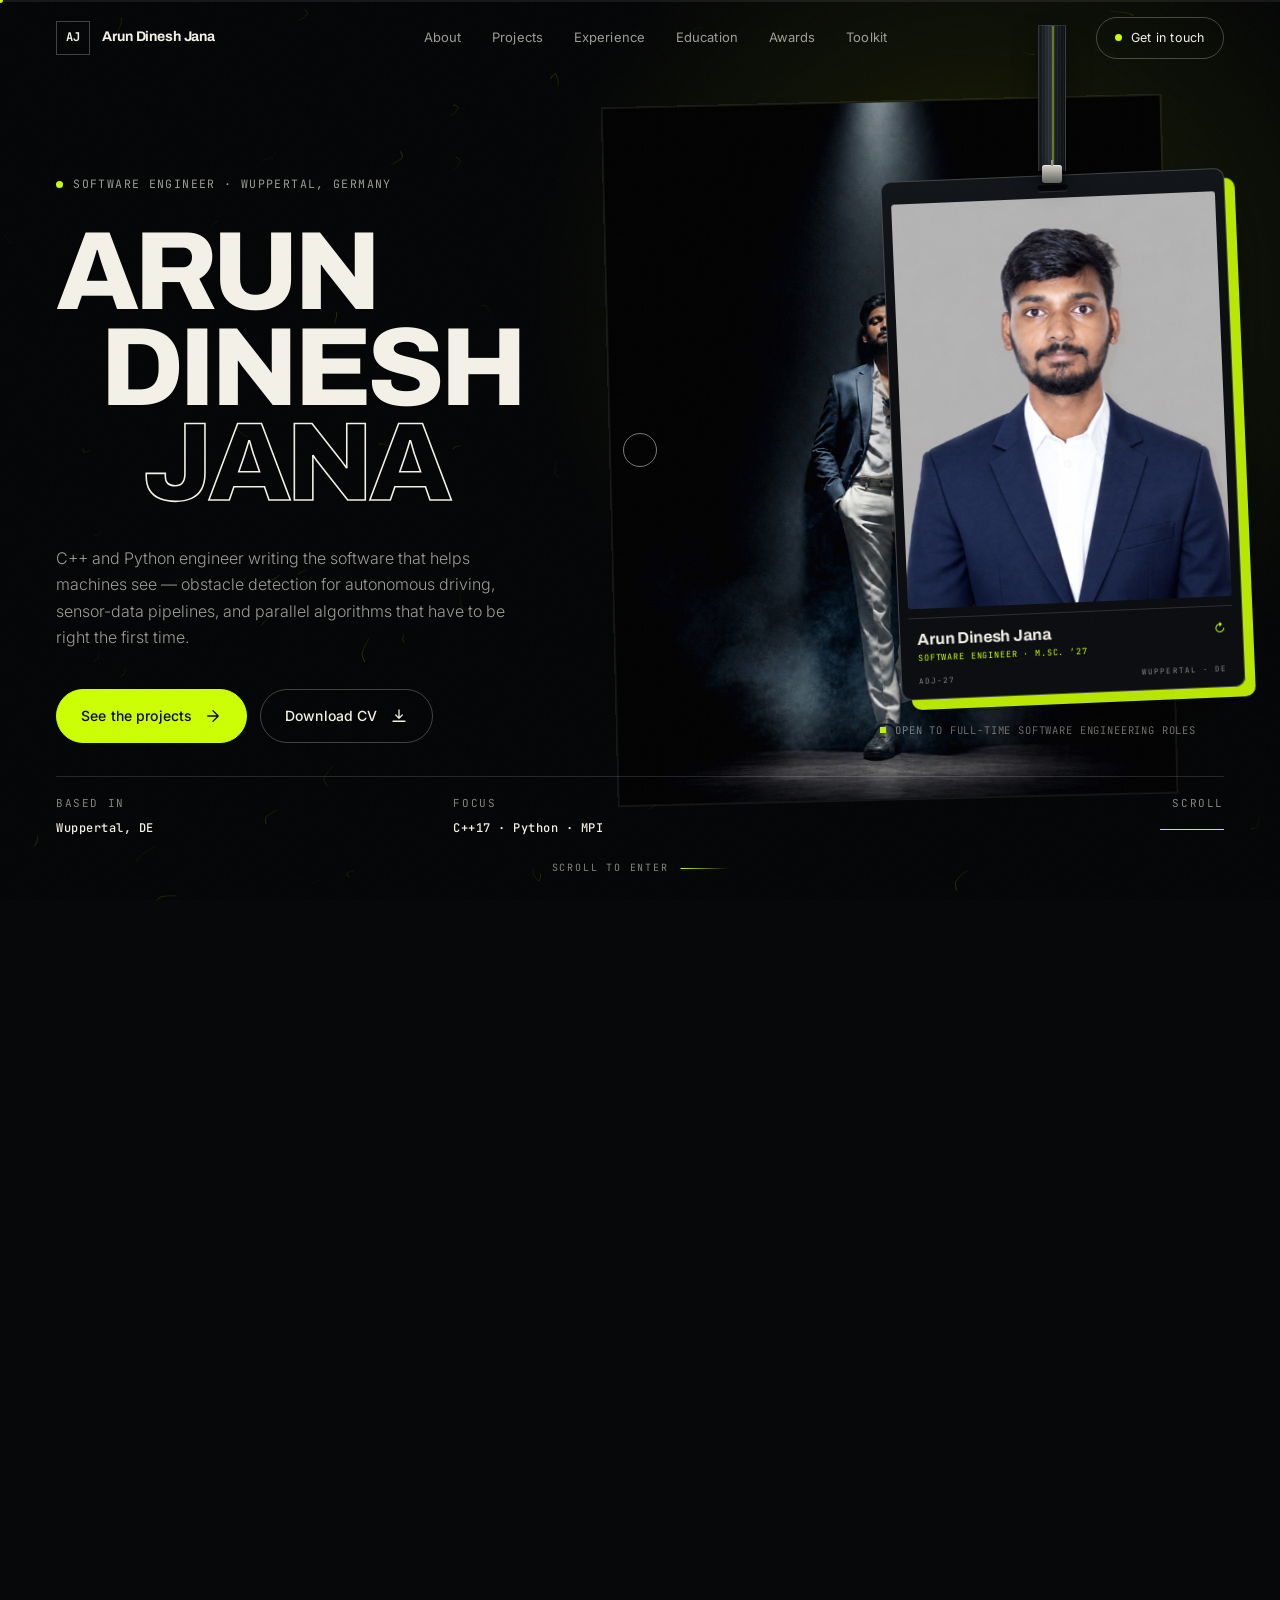
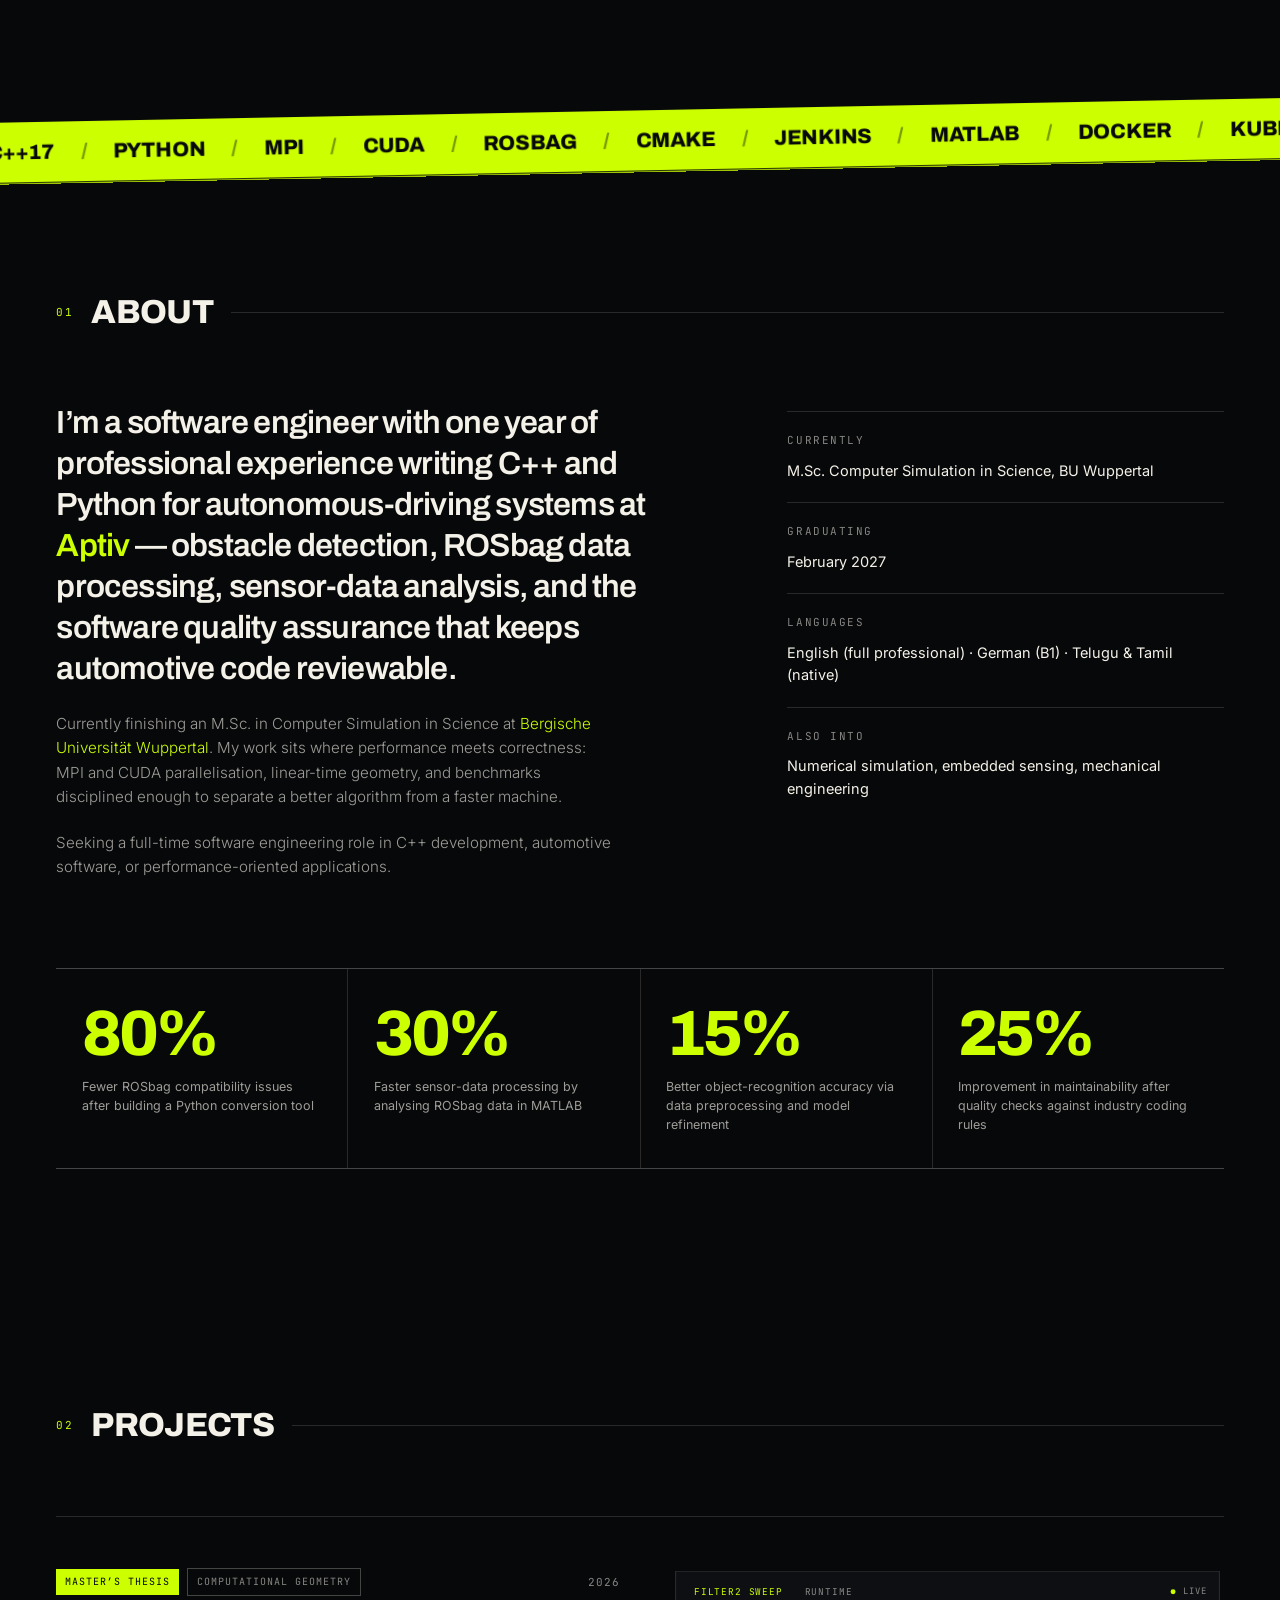
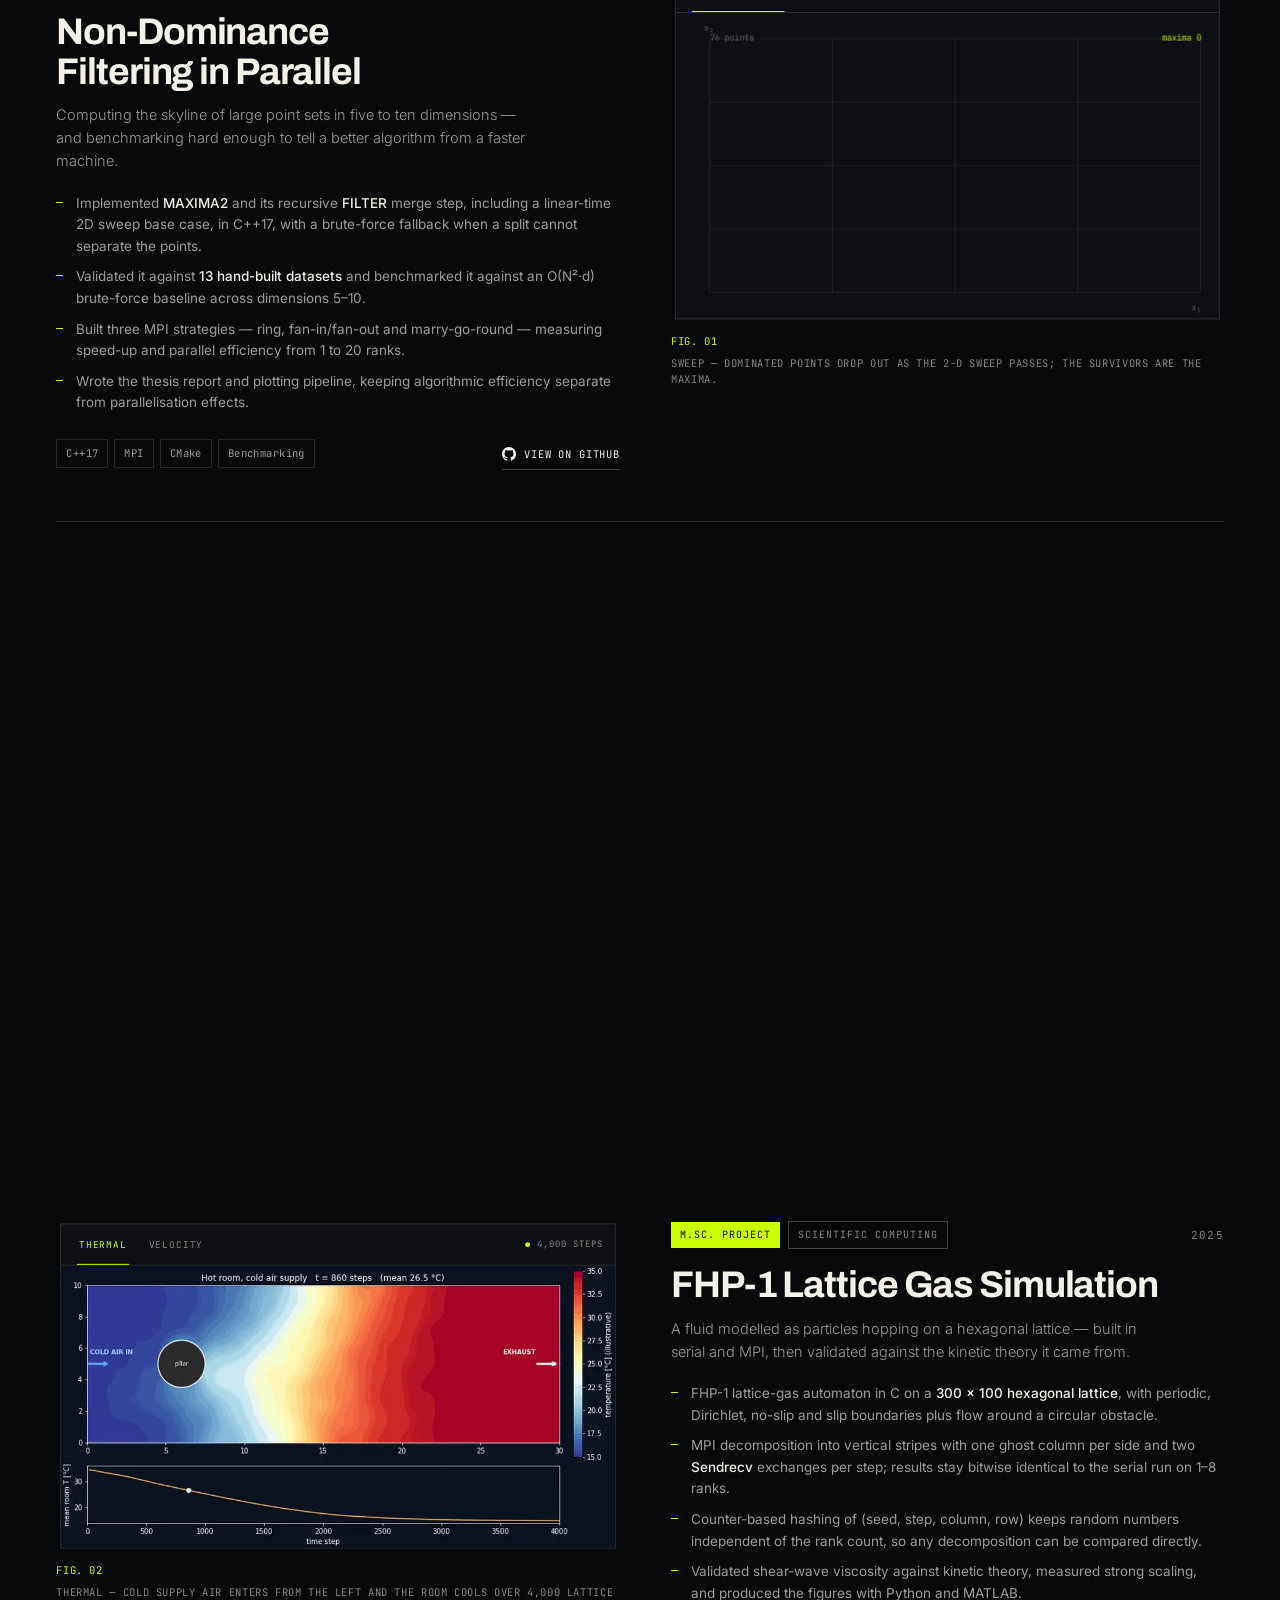
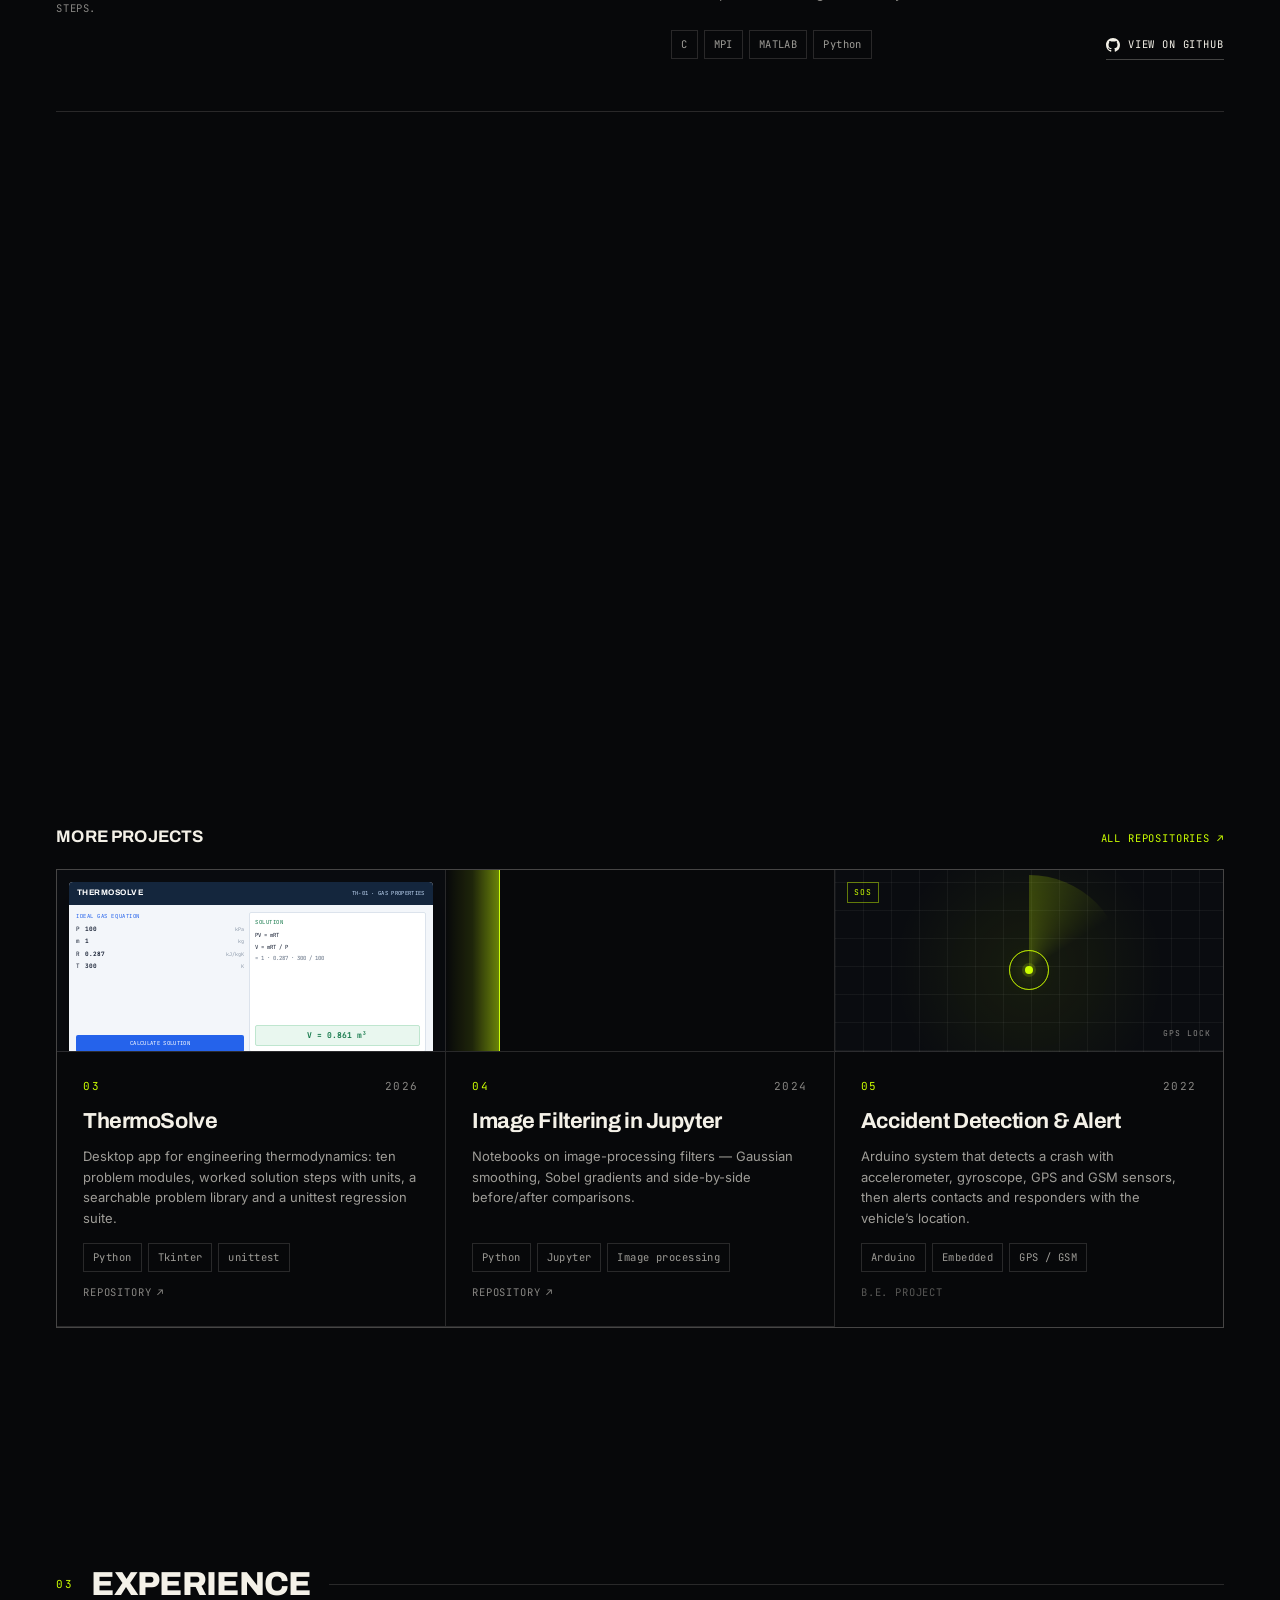
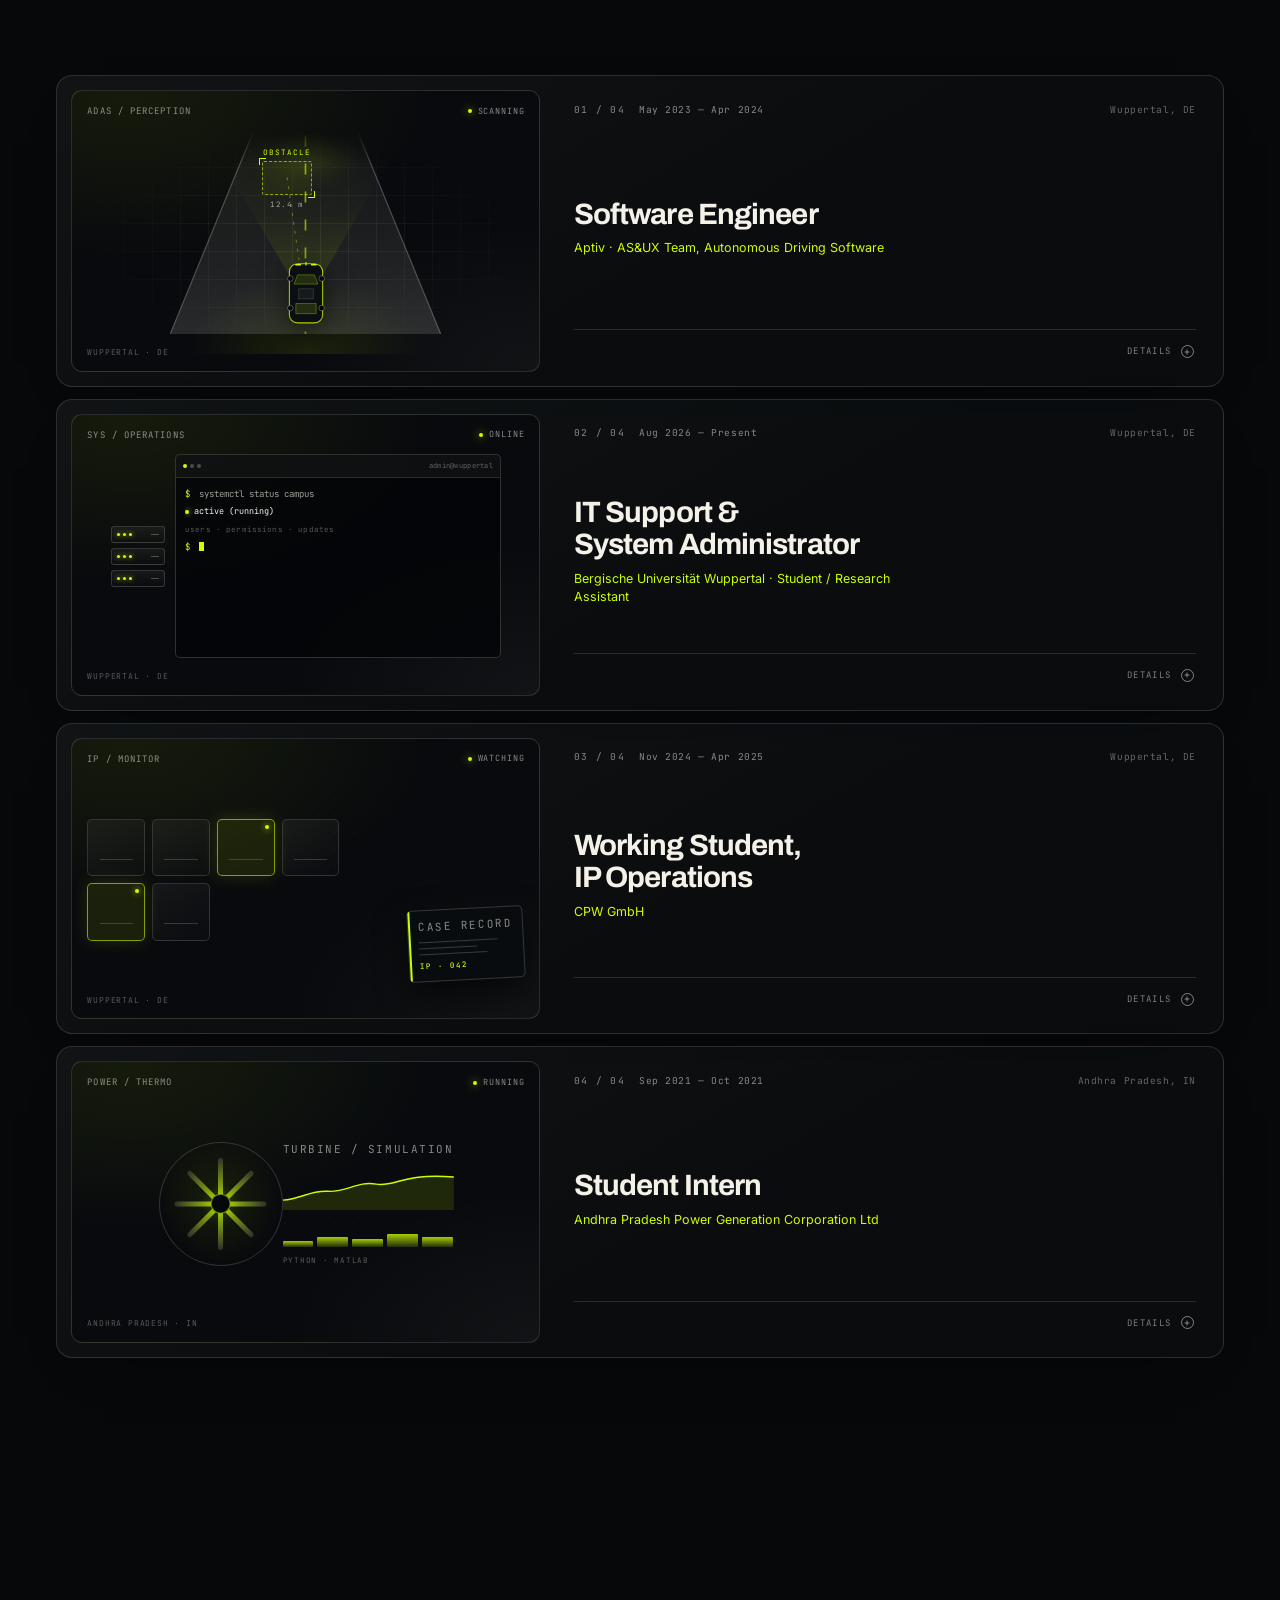
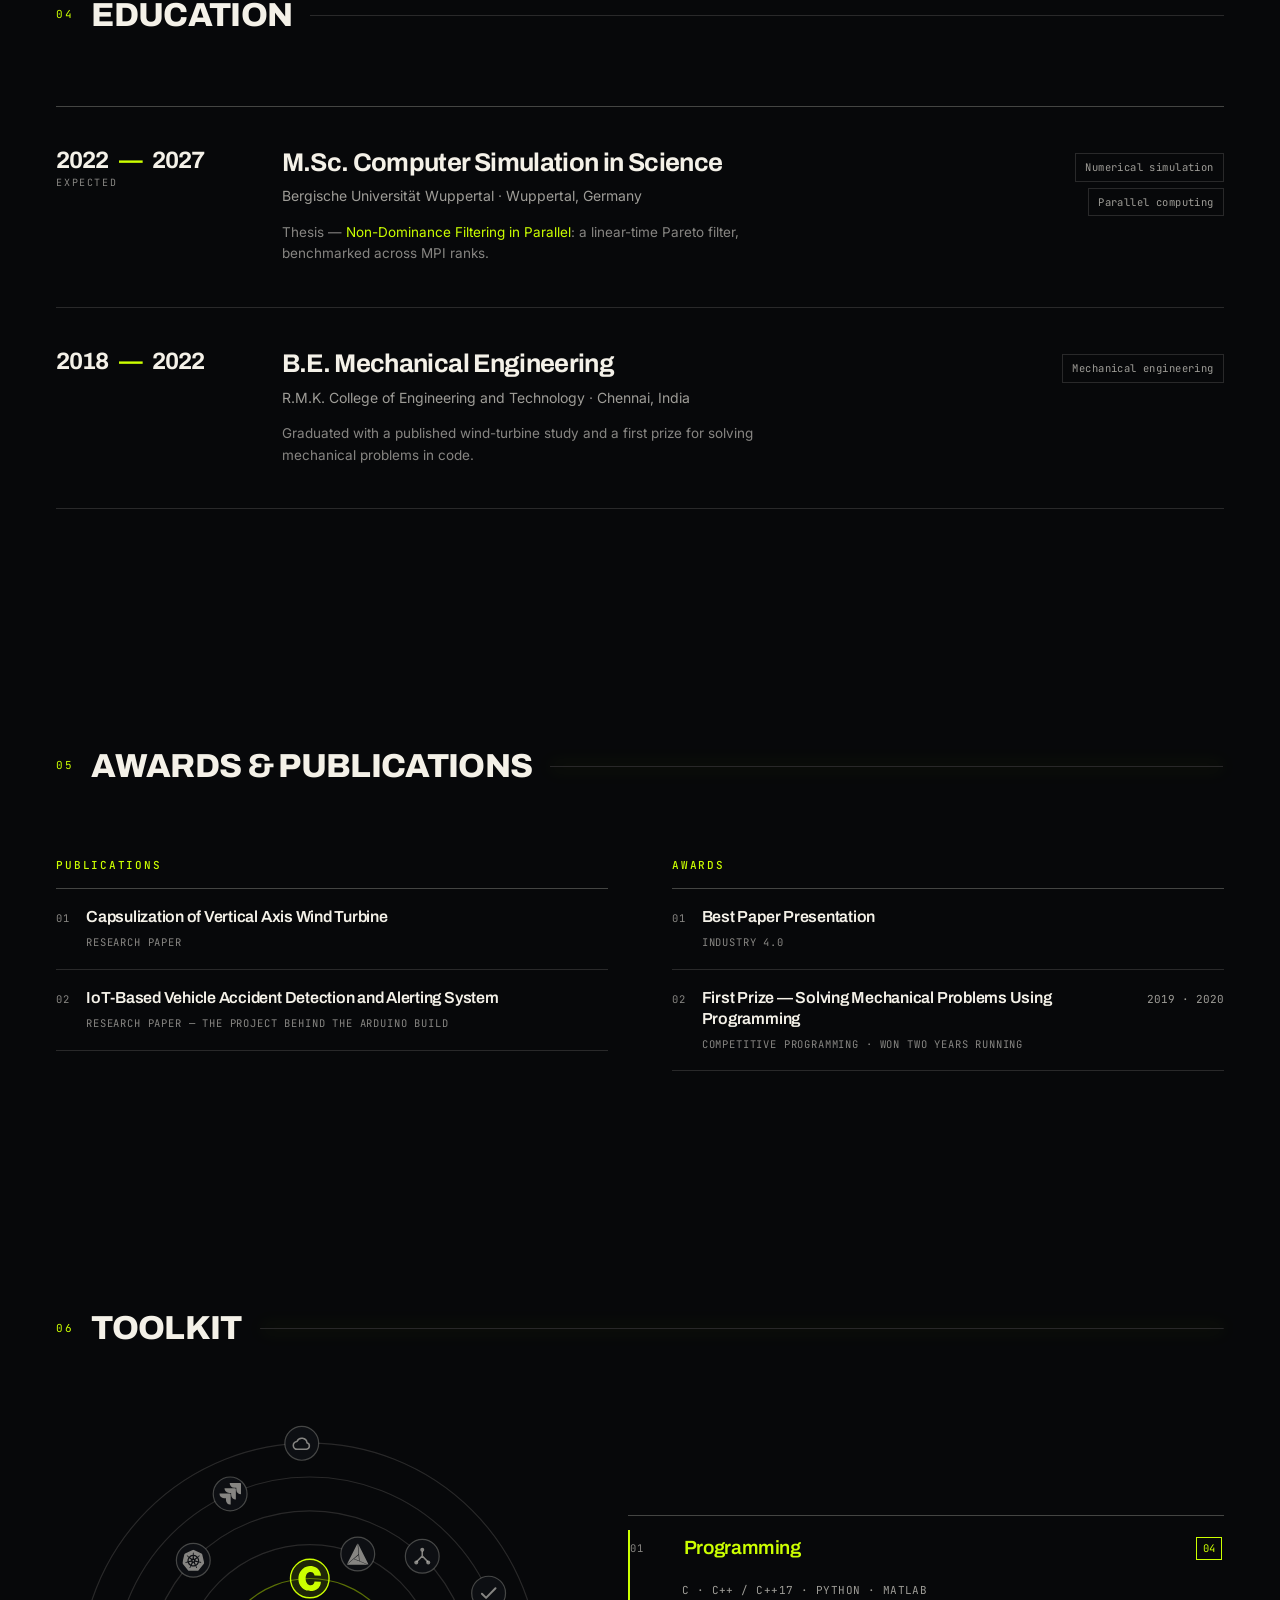
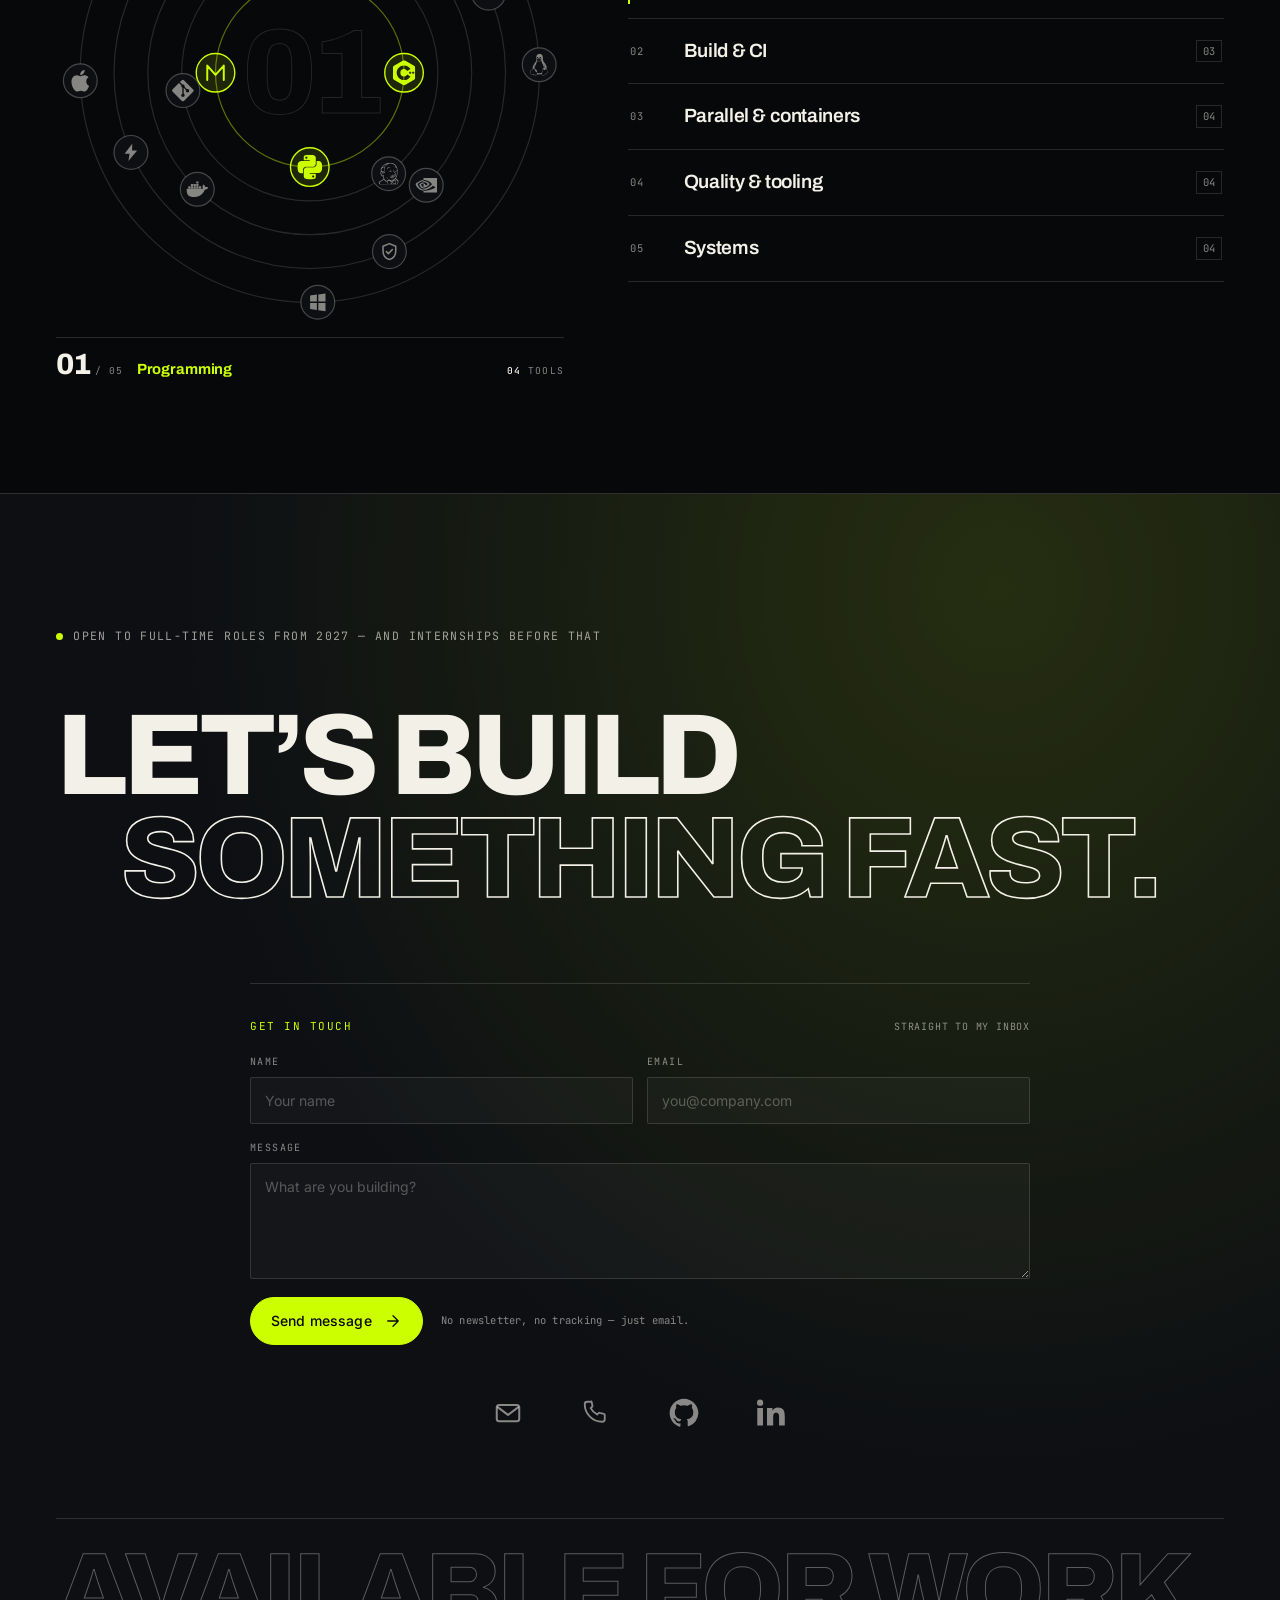
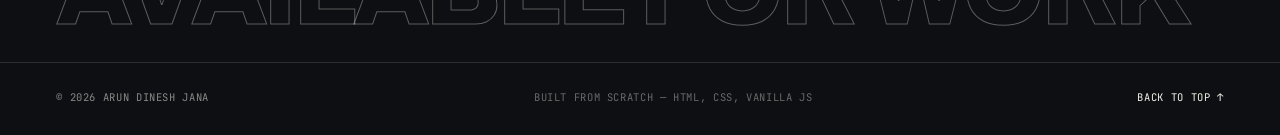
==== commit 66af3d75: "Hang the portrait as a flippable ID badge and simplify contact. The portrait now hangs from a lanyar" ====
--- a/index.html
+++ b/index.html
@@ -78,6 +78,7 @@
   <symbol id="lg-qa" viewBox="0 0 24 24"><path d="M12 3.2 19 6v5.7c0 4.6-3 7.9-7 9.1-4-1.2-7-4.5-7-9.1V6z" fill="none" stroke="currentColor" stroke-width="1.7" stroke-linejoin="round"/><path d="m8.7 12 2.2 2.2 4.4-4.5" fill="none" stroke="currentColor" stroke-width="1.7" stroke-linecap="round" stroke-linejoin="round"/></symbol>
   <symbol id="lg-automation" viewBox="0 0 24 24"><path d="M13.4 2.4 5 13.6h5.5L9.2 21.6 18.9 10h-5.6z" fill="currentColor"/></symbol>
   <symbol id="lg-cloud" viewBox="0 0 24 24"><path d="M7.2 18.6a4.3 4.3 0 0 1-.5-8.6 5.8 5.8 0 0 1 11.1 1.4 3.7 3.7 0 0 1-.6 7.2z" fill="none" stroke="currentColor" stroke-width="1.7" stroke-linejoin="round"/></symbol>
+  <symbol id="lg-mail" viewBox="0 0 24 24"><rect x="3" y="5.5" width="18" height="13" rx="2" fill="none" stroke="currentColor" stroke-width="1.6"/><path d="m4 7.5 8 6 8-6" fill="none" stroke="currentColor" stroke-width="1.6" stroke-linecap="round" stroke-linejoin="round"/></symbol>
   <symbol id="lg-phone" viewBox="0 0 24 24"><path d="M8.4 3H5a2 2 0 0 0-2 2c0 7.732 6.268 14 14 14a2 2 0 0 0 2-2v-3.4a1 1 0 0 0-.76-.97l-3.2-.8a1 1 0 0 0-1 .27l-1.13 1.13a12.6 12.6 0 0 1-5.14-5.14L8.9 6.96a1 1 0 0 0 .27-1l-.8-3.2A1 1 0 0 0 8.4 3z" fill="none" stroke="currentColor" stroke-width="1.5" stroke-linecap="round" stroke-linejoin="round"/></symbol>
   <symbol id="lg-linkedin" viewBox="0 0 24 24"><path d="M4.98 3.5A2.5 2.5 0 1 1 0 3.5a2.5 2.5 0 0 1 4.98 0zM.22 8h4.56v14H.22zM8 8h4.37v1.92h.06c.61-1.16 2.1-2.38 4.32-2.38 4.62 0 5.47 3.04 5.47 6.99V22h-4.56v-6.59c0-1.57-.03-3.59-2.19-3.59-2.19 0-2.53 1.71-2.53 3.48V22H8z" fill="currentColor"/></symbol>
 </svg>
@@ -175,14 +176,51 @@
         </div>
       </div>
 
-      <figure class="hero__portrait" data-tilt data-portrait-slot>
-        <div class="hero__portrait-frame">
-          <picture>
-            <source media="(max-width: 980px)" srcset="assets/welcome-mobile.jpg" />
-            <img src="assets/portrait.jpg" srcset="assets/portrait-640.jpg 640w, assets/portrait.jpg 933w" sizes="(max-width: 900px) 70vw, 34vw" width="933" height="1100" alt="Portrait of Arun Dinesh Jana" fetchpriority="high" />
-          </picture>
-          <span class="hero__portrait-tag">M.Sc. candidate ’27</span>
-        </div>
+      <figure class="hero__portrait" data-tilt data-portrait-slot data-badge-card>
+        <span class="hero__lanyard" aria-hidden="true">
+          <i class="hero__lanyard-strap"></i>
+          <b class="hero__lanyard-clip"></b>
+        </span>
+
+        <div class="hero__badge">
+          <div class="hero__badge-flip-card">
+            <div class="hero__badge-face hero__badge-front">
+              <div class="hero__portrait-frame">
+                <picture>
+                  <img src="assets/portrait.jpg" srcset="assets/portrait-640.jpg 640w, assets/portrait.jpg 933w" sizes="(max-width: 980px) 78vw, 340px" width="933" height="1100" alt="Portrait of Arun Dinesh Jana" fetchpriority="high" />
+                </picture>
+              </div>
+              <div class="hero__badge-meta">
+                <span class="hero__badge-line">
+                  <span class="hero__badge-name">Arun Dinesh Jana</span>
+                  <span class="hero__badge-flip-hint" aria-hidden="true">↻</span>
+                </span>
+                <span class="hero__badge-role">Software engineer · M.Sc. ’27</span>
+                <span class="hero__badge-line hero__badge-line--foot">
+                  <span class="hero__badge-id">ADJ-27</span>
+                  <span class="hero__badge-id">WUPPERTAL · DE</span>
+                </span>
+              </div>
+            </div>
+
+            <div class="hero__badge-face hero__badge-back" aria-hidden="true">
+              <span class="hero__badge-back-head">
+                <span class="mono-label">Access</span>
+                <span class="hero__badge-chip"></span>
+              </span>
+              <strong class="hero__badge-back-title">All areas</strong>
+              <p class="hero__badge-back-copy">C++ · Python · ROSbag<br />Autonomous driving &amp; sensor systems</p>
+              <span class="hero__badge-barcode" aria-hidden="true"></span>
+              <span class="hero__badge-line hero__badge-line--foot">
+                <span class="hero__badge-id">ADJ-27</span>
+                <span class="hero__badge-id">SCAN ME</span>
+              </span>
+            </div>
+          </div>
+
+          <button class="hero__badge-flip" type="button" aria-label="Flip the ID card" aria-pressed="false"></button>
+        </div>
+
         <figcaption>
           <span class="tick" aria-hidden="true"></span>
           Open to full-time software engineering roles
@@ -535,17 +573,38 @@
           </div>
           <div class="xp-scene xp-scene--adas">
             <span class="adas__grid"></span>
-            <span class="adas__scope">
-              <span class="adas__ring"></span>
-              <span class="adas__ring"></span>
-              <span class="adas__ring"></span>
-              <span class="adas__sweep"></span>
-              <span class="adas__blip" style="--x:63%;--y:31%;--d:0s"></span>
-              <span class="adas__blip" style="--x:38%;--y:57%;--d:.7s"></span>
-              <span class="adas__blip" style="--x:70%;--y:67%;--d:1.3s"></span>
-              <span class="adas__blip" style="--x:29%;--y:27%;--d:1.9s"></span>
-              <span class="adas__obstacle"></span>
-            </span>
+            <div class="adas__road">
+              <svg class="adas__surface" viewBox="0 0 240 180" preserveAspectRatio="none" aria-hidden="true">
+                <defs>
+                  <linearGradient id="adas-asphalt" x1="0" y1="0" x2="0" y2="1">
+                    <stop offset="0" stop-color="#f4f1e8" stop-opacity="0.04"/>
+                    <stop offset="0.55" stop-color="#f4f1e8" stop-opacity="0.09"/>
+                    <stop offset="1" stop-color="#f4f1e8" stop-opacity="0.14"/>
+                  </linearGradient>
+                </defs>
+                <path class="adas__asphalt" d="M74 0 H166 L240 180 H0 Z"/>
+                <path class="adas__edge" d="M74 0 L0 180"/>
+                <path class="adas__edge" d="M166 0 L240 180"/>
+                <path class="adas__lane" d="M120 4 V180"/>
+                <path class="adas__track" d="M120 154 L103 36"/>
+              </svg>
+              <span class="adas__beam"></span>
+              <span class="adas__target"><span>OBSTACLE</span><b>12.4 m</b></span>
+              <span class="adas__car" aria-hidden="true">
+                <svg viewBox="0 0 44 70">
+                  <path class="car__body" d="M13 3h18c5.5 0 9 4 9 9v46c0 5-3.5 9-9 9H13c-5.5 0-9-4-9-9V12c0-5 3.5-9 9-9Z"/>
+                  <path class="car__light" d="M11 4h5M28 4h5"/>
+                  <path class="car__glass" d="M13 15h18l4 10H9l4-10Z"/>
+                  <path class="car__glass" d="M11 46h22v11H11z"/>
+                  <path class="car__roof" d="M14 30h16v11H14z"/>
+                  <path class="car__sensor" d="M22 1v4"/>
+                  <circle class="car__wheel" cx="5" cy="19" r="3"/>
+                  <circle class="car__wheel" cx="39" cy="19" r="3"/>
+                  <circle class="car__wheel" cx="5" cy="51" r="3"/>
+                  <circle class="car__wheel" cx="39" cy="51" r="3"/>
+                </svg>
+              </span>
+            </div>
           </div>
           <span class="xp-art__coord">Wuppertal · DE</span>
         </div>
@@ -955,18 +1014,10 @@
         <span class="line line--outline"><span>something fast.</span></span>
       </h2>
 
-      <div class="contact__grid reveal" data-delay="1">
-        <div class="contact__primary">
-          <span class="mono-label">Email</span>
-          <a class="contact__email" href="mailto:janaarundinesh@gmail.com">janaarundinesh<br class="br-sm" />@gmail.com</a>
-          <button class="copy-btn" type="button" data-copy="janaarundinesh@gmail.com">
-            <span data-copy-label>Copy address</span>
-            <svg viewBox="0 0 24 24" aria-hidden="true"><rect x="9" y="9" width="11" height="11" rx="2" fill="none" stroke="currentColor" stroke-width="1.6"/><path d="M15 5.5A2.5 2.5 0 0 0 12.5 3H6a3 3 0 0 0-3 3v6.5A2.5 2.5 0 0 0 5.5 15" fill="none" stroke="currentColor" stroke-width="1.6"/></svg>
-          </button>
-
-          <form class="mail" data-mail action="mailto:janaarundinesh@gmail.com" method="post" enctype="text/plain">
+      <div class="contact__body reveal" data-delay="1">
+        <form class="mail" data-mail action="mailto:janaarundinesh@gmail.com" method="post" enctype="text/plain">
             <div class="mail__head">
-              <span class="mono-label">Or send a message</span>
+              <span class="mono-label">Get in touch</span>
               <p class="mail__intro">Straight to my inbox</p>
             </div>
 
@@ -999,30 +1050,31 @@
               </button>
               <p class="mail__status" data-mail-status role="status" aria-live="polite">No newsletter, no tracking — just email.</p>
             </div>
-          </form>
-        </div>
-
-        <ul class="contact__list contact__list--icons">
-          <li>
-            <a class="contact__link" href="tel:+4917667828995" aria-label="Call +49 176 6782 8995">
-              <span class="mono-label">Phone</span>
-              <span class="contact__icon" aria-hidden="true"><svg viewBox="0 0 24 24"><use href="#lg-phone"></use></svg></span>
-            </a>
-          </li>
-          <li>
-            <a class="contact__link" href="https://github.com/janaarundinesh" target="_blank" rel="noopener noreferrer">
-              <span class="mono-label">GitHub</span>
-              <span class="contact__icon" aria-hidden="true"><svg viewBox="0 0 24 24"><use href="#lg-github"></use></svg></span>
-            </a>
-          </li>
-          <li>
-            <a class="contact__link" href="https://www.linkedin.com/in/jana-arun-dinesh" target="_blank" rel="noopener noreferrer">
-              <span class="mono-label">LinkedIn</span>
-              <span class="contact__icon" aria-hidden="true"><svg viewBox="0 0 24 24"><use href="#lg-linkedin"></use></svg></span>
-            </a>
-          </li>
-        </ul>
-      </div>
+        </form>
+      </div>
+
+      <ul class="contact__socials reveal" data-delay="2">
+        <li>
+          <a href="mailto:janaarundinesh@gmail.com" aria-label="Email janaarundinesh@gmail.com">
+            <svg viewBox="0 0 24 24" aria-hidden="true"><use href="#lg-mail"></use></svg>
+          </a>
+        </li>
+        <li>
+          <a href="tel:+4917667828995" aria-label="Call +49 176 6782 8995">
+            <svg viewBox="0 0 24 24" aria-hidden="true"><use href="#lg-phone"></use></svg>
+          </a>
+        </li>
+        <li>
+          <a href="https://github.com/janaarundinesh" target="_blank" rel="noopener noreferrer" aria-label="GitHub">
+            <svg viewBox="0 0 24 24" aria-hidden="true"><use href="#lg-github"></use></svg>
+          </a>
+        </li>
+        <li>
+          <a href="https://www.linkedin.com/in/jana-arun-dinesh" target="_blank" rel="noopener noreferrer" aria-label="LinkedIn">
+            <svg viewBox="0 0 24 24" aria-hidden="true"><use href="#lg-linkedin"></use></svg>
+          </a>
+        </li>
+      </ul>
     </div>
 
     <div class="contact__marquee" aria-hidden="true">
--- a/styles.css
+++ b/styles.css
@@ -567,57 +567,239 @@
   animation: none;
 }
 
-/* portrait */
+/* portrait as a hanging ID badge */
 
 .hero__portrait {
+  position: relative;
   margin: 0;
   animation: fadeOnly 1s var(--ease) 0.34s both;
   justify-self: end;
   width: 100%;
-  max-width: 386px;
+  max-width: 344px;
   transform-style: preserve-3d;
   will-change: transform;
+  perspective: 1400px;
+}
+
+.hero__lanyard {
+  position: absolute;
+  left: 50%;
+  top: -150px;
+  width: 34px;
+  height: 158px;
+  transform: translateX(-50%);
+  z-index: 3;
+  pointer-events: none;
+}
+.hero__lanyard-strap {
+  position: absolute;
+  inset: 0 3px 12px;
+  background:
+    repeating-linear-gradient(90deg, rgba(255, 255, 255, 0.045) 0 1px, transparent 1px 3px),
+    linear-gradient(90deg, #0d1114, #2a3036 42%, #161b20 68%, #0b0e11);
+  border-top: 1px solid rgba(244, 241, 232, 0.1);
+  border-left: 1px solid rgba(244, 241, 232, 0.16);
+  border-right: 1px solid rgba(244, 241, 232, 0.16);
+  box-shadow: 0 12px 26px rgba(0, 0, 0, 0.45);
+}
+.hero__lanyard-strap::after {
+  content: "";
+  position: absolute;
+  left: 50%;
+  top: 0;
+  bottom: 0;
+  width: 2px;
+  background: rgba(204, 255, 0, 0.4);
+}
+.hero__lanyard-clip {
+  position: absolute;
+  left: 50%;
+  bottom: 0;
+  width: 20px;
+  height: 18px;
+  transform: translateX(-50%);
+  border-radius: 3px;
+  background: linear-gradient(180deg, #d7d3c8, #94958f 55%, #5f615c);
+  box-shadow: 0 4px 10px rgba(0, 0, 0, 0.55), inset 0 1px 0 rgba(255, 255, 255, 0.55);
+}
+.hero__lanyard-clip::before {
+  content: "";
+  position: absolute;
+  left: 50%;
+  top: -5px;
+  width: 2px;
+  height: 6px;
+  transform: translateX(-50%);
+  background: #94958f;
+}
+
+.hero__badge {
+  position: relative;
+  transform: rotate(-2.4deg);
+  transform-origin: 50% 0%;
+  transition: transform 0.6s var(--ease);
+}
+.hero__portrait:hover .hero__badge { transform: rotate(-1deg) translateY(-3px); }
+.hero__portrait.is-flipped .hero__badge { transform: rotate(1.2deg); }
+
+.hero__badge-flip-card {
+  position: relative;
+  transform-style: preserve-3d;
+  transition: transform 0.95s cubic-bezier(0.2, 0.75, 0.25, 1);
+}
+.hero__portrait.is-flipped .hero__badge-flip-card { transform: rotateY(180deg); }
+
+.hero__badge-face {
+  border: 1px solid rgba(244, 241, 232, 0.24);
+  border-radius: 10px;
+  overflow: hidden;
+  background: #0a0c0f;
+  box-shadow: 10px 10px 0 0 rgba(204, 255, 0, 0.9), 0 26px 60px rgba(0, 0, 0, 0.5);
+  backface-visibility: hidden;
+  -webkit-backface-visibility: hidden;
+}
+
+.hero__badge-front {
+  position: relative;
+  padding: 22px 9px 0;
+  background: linear-gradient(180deg, #101418, #0a0c0f 30%);
+}
+.hero__badge-front::after {
+  content: "";
+  position: absolute;
+  left: 50%;
+  top: 9px;
+  width: 30px;
+  height: 6px;
+  transform: translateX(-50%);
+  border-radius: 6px;
+  background: #04060a;
+  box-shadow: inset 0 1px 2px rgba(0, 0, 0, 0.95), 0 1px 0 rgba(244, 241, 232, 0.14);
 }
 
 .hero__portrait-frame {
   position: relative;
   aspect-ratio: 4 / 5;
   overflow: hidden;
-  border-radius: 2px;
-  /* matches the page so the entrance wipe opens out of the background */
+  border-radius: 3px;
   background: var(--ink);
-  box-shadow: 18px 18px 0 0 rgba(204, 255, 0, 0.9);
-  transition: box-shadow 0.4s var(--ease), transform 0.4s var(--ease);
-}
-.hero__portrait:hover .hero__portrait-frame {
-  box-shadow: 10px 10px 0 0 var(--acid);
-  transform: translate(-3px, -3px);
 }
 
 .hero__portrait-frame img {
   width: 100%; height: 100%;
   object-fit: cover;
-  object-position: 50% 18%;
-  filter: grayscale(0.25) contrast(1.05);
+  object-position: 50% 16%;
+  filter: grayscale(0.22) contrast(1.05);
   transition: filter 0.5s, transform 0.8s var(--ease);
 }
 .hero__portrait:hover .hero__portrait-frame img {
   filter: grayscale(0) contrast(1.02);
-  transform: scale(1.035);
-}
-
-.hero__portrait-tag {
-  position: absolute;
-  left: 14px; bottom: 14px;
-  padding: 7px 12px;
-  background: rgba(7, 8, 10, 0.72);
-  backdrop-filter: blur(6px);
-  border: 1px solid rgba(244, 241, 232, 0.18);
-  font-family: var(--mono);
-  font-size: 10.5px;
+  transform: scale(1.03);
+}
+
+.hero__badge-meta {
+  display: grid;
+  gap: 3px;
+  margin-top: 9px;
+  padding: 11px 8px 12px;
+  border-top: 1px solid rgba(244, 241, 232, 0.14);
+}
+.hero__badge-line {
+  display: flex;
+  align-items: baseline;
+  justify-content: space-between;
+  gap: 10px;
+}
+.hero__badge-name {
+  font-family: var(--display);
+  font-size: 16px;
+  font-weight: 700;
+  letter-spacing: -0.01em;
+  line-height: 1.2;
+}
+.hero__badge-flip-hint { font-size: 12px; line-height: 1; color: var(--acid); }
+.hero__badge-role {
+  font-family: var(--mono);
+  font-size: 8.5px;
   letter-spacing: 0.1em;
   text-transform: uppercase;
-  color: var(--paper);
+  color: var(--acid);
+}
+.hero__badge-line--foot { margin-top: 6px; }
+.hero__badge-id {
+  font-family: var(--mono);
+  font-size: 7.5px;
+  letter-spacing: 0.14em;
+  color: var(--paper-faint);
+  white-space: nowrap;
+}
+
+.hero__badge-back {
+  position: absolute;
+  inset: 0;
+  display: flex;
+  flex-direction: column;
+  gap: 12px;
+  padding: 20px 18px 16px;
+  transform: rotateY(180deg);
+  background:
+    radial-gradient(120% 90% at 82% 0%, rgba(204, 255, 0, 0.13), transparent 60%),
+    #0a0c0f;
+}
+.hero__badge-back-head {
+  display: flex;
+  align-items: center;
+  justify-content: space-between;
+  gap: 12px;
+}
+.hero__badge-chip {
+  width: 27px;
+  height: 20px;
+  border-radius: 3px;
+  background:
+    linear-gradient(135deg, rgba(255, 255, 255, 0.35), transparent 55%),
+    linear-gradient(145deg, #d9d5c8, #8a8b84 60%, #b9b6aa);
+  box-shadow: inset 0 0 0 1px rgba(0, 0, 0, 0.2);
+}
+.hero__badge-back-title {
+  font-family: var(--display);
+  font-size: clamp(1.7rem, 2.6vw, 2.1rem);
+  font-weight: 800;
+  line-height: 0.95;
+  letter-spacing: -0.03em;
+  text-transform: uppercase;
+}
+.hero__badge-back-copy {
+  font-size: 12px;
+  line-height: 1.55;
+  color: var(--paper-dim);
+}
+.hero__badge-barcode {
+  height: 36px;
+  margin-top: auto;
+  opacity: 0.8;
+  background: repeating-linear-gradient(
+    90deg,
+    var(--paper) 0 2px,
+    transparent 2px 4px,
+    var(--paper) 4px 5px,
+    transparent 5px 9px
+  );
+}
+
+.hero__badge-flip {
+  position: absolute;
+  inset: 0;
+  z-index: 4;
+  padding: 0;
+  border: 0;
+  border-radius: 10px;
+  background: transparent;
+  cursor: pointer;
+}
+.hero__badge-flip:focus-visible {
+  outline: 2px solid var(--acid);
+  outline-offset: 4px;
 }
 
 .hero__portrait figcaption {
@@ -1635,7 +1817,7 @@
   margin: 2px 0;
 }
 
-/* ADAS: a scope that keeps looking */
+/* ADAS: a road the car keeps reading */
 
 .adas__grid {
   position: absolute;
@@ -1644,89 +1826,185 @@
     linear-gradient(rgba(244, 241, 232, 0.07) 1px, transparent 1px),
     linear-gradient(90deg, rgba(244, 241, 232, 0.07) 1px, transparent 1px);
   background-size: 28px 28px;
-  -webkit-mask-image: radial-gradient(circle at 50% 52%, #000 6%, transparent 72%);
-  mask-image: radial-gradient(circle at 50% 52%, #000 6%, transparent 72%);
-}
-.adas__scope {
+  -webkit-mask-image: radial-gradient(70% 80% at 50% 55%, #000 10%, transparent 78%);
+  mask-image: radial-gradient(70% 80% at 50% 55%, #000 10%, transparent 78%);
+}
+
+.xp-scene--adas { justify-content: center; }
+.xp-scene--adas::before {
+  content: "";
+  position: absolute;
+  left: 50%;
+  bottom: -10%;
+  width: 62%;
+  height: 55%;
+  transform: translateX(-50%);
+  background: radial-gradient(60% 100% at 50% 100%, rgba(204, 255, 0, 0.1), transparent 72%);
+  pointer-events: none;
+}
+.xp-scene--adas::after {
+  content: "";
+  position: absolute;
+  left: 50%;
+  top: 2%;
+  width: 34%;
+  height: 26%;
+  transform: translateX(-50%);
+  background: radial-gradient(50% 50% at 50% 50%, rgba(204, 255, 0, 0.16), transparent 72%);
+  filter: blur(10px);
+  pointer-events: none;
+}
+
+.adas__road {
   position: relative;
-  width: min(54%, 214px);
-  aspect-ratio: 1;
-  border-radius: 50%;
-  border: 1px solid rgba(204, 255, 0, 0.24);
-  background: radial-gradient(circle, rgba(204, 255, 0, 0.07), transparent 70%);
-  box-shadow: inset 0 0 40px rgba(204, 255, 0, 0.06);
-  transition: transform 0.9s var(--xp-ease);
-}
-.xp-card.is-open .adas__scope { transform: scale(1.1); }
-.adas__scope::before,
-.adas__scope::after {
+  height: 100%;
+  min-height: 150px;
+  width: min(62%, 310px);
+}
+.adas__surface {
+  position: absolute;
+  inset: 0;
+  width: 100%;
+  height: 100%;
+  overflow: visible;
+  -webkit-mask-image: linear-gradient(180deg, transparent 0, #000 16%, #000 100%);
+  mask-image: linear-gradient(180deg, transparent 0, #000 16%, #000 100%);
+}
+.adas__asphalt {
+  fill: url(#adas-asphalt);
+}
+.adas__edge {
+  fill: none;
+  stroke: rgba(244, 241, 232, 0.26);
+  stroke-width: 1.2;
+  vector-effect: non-scaling-stroke;
+}
+.adas__lane {
+  fill: none;
+  stroke: rgba(204, 255, 0, 0.6);
+  stroke-width: 1.7;
+  stroke-dasharray: 11 17;
+  vector-effect: non-scaling-stroke;
+  animation: adas-lane 1.5s linear infinite;
+}
+.xp-card.is-open .adas__lane { animation-duration: 0.85s; }
+.adas__track {
+  fill: none;
+  stroke: rgba(204, 255, 0, 0.4);
+  stroke-width: 1;
+  stroke-dasharray: 3 6;
+  vector-effect: non-scaling-stroke;
+  animation: adas-track 1.2s linear infinite;
+}
+.xp-card.is-open .adas__track { stroke: rgba(204, 255, 0, 0.7); }
+
+.adas__beam {
+  position: absolute;
+  left: 15%;
+  right: 15%;
+  top: 6%;
+  bottom: 15%;
+  clip-path: polygon(50% 100%, 0 0, 100% 0);
+  background: linear-gradient(
+    0deg,
+    rgba(204, 255, 0, 0.26),
+    rgba(204, 255, 0, 0.04) 55%,
+    transparent 92%
+  );
+  opacity: 0.62;
+  animation: adas-beam 3.2s ease-in-out infinite;
+  pointer-events: none;
+}
+.xp-card.is-open .adas__beam { opacity: 0.95; }
+
+.adas__target {
+  position: absolute;
+  left: 43%;
+  top: 15%;
+  width: 50px;
+  height: 34px;
+  transform: translateX(-50%);
+  border: 1px dashed rgba(204, 255, 0, 0.6);
+  border-radius: 2px;
+  background: rgba(204, 255, 0, 0.05);
+  animation: adas-target 2.8s ease-in-out infinite;
+}
+.adas__target::before,
+.adas__target::after {
   content: "";
   position: absolute;
-  background: rgba(244, 241, 232, 0.14);
-}
-.adas__scope::before { left: 0; right: 0; top: 50%; height: 1px; }
-.adas__scope::after { top: 0; bottom: 0; left: 50%; width: 1px; }
-
-.adas__ring {
-  position: absolute;
-  border-radius: 50%;
-  border: 1px dashed rgba(244, 241, 232, 0.16);
-}
-.adas__ring:nth-child(1) { inset: 16%; }
-.adas__ring:nth-child(2) { inset: 31%; }
-.adas__ring:nth-child(3) { inset: 46%; border-style: solid; border-color: rgba(204, 255, 0, 0.34); }
-
-.adas__sweep {
-  position: absolute;
-  inset: 0;
-  border-radius: 50%;
-  background: conic-gradient(from 0deg, rgba(204, 255, 0, 0.5), rgba(204, 255, 0, 0.08) 17%, transparent 33%, transparent 100%);
-  -webkit-mask-image: radial-gradient(circle, transparent 0 30%, #000 31%);
-  mask-image: radial-gradient(circle, transparent 0 30%, #000 31%);
-  animation: adas-sweep 5s linear infinite;
-}
-.xp-card.is-open .adas__sweep { animation-duration: 2.6s; }
-
-.adas__blip {
-  position: absolute;
-  left: var(--x);
-  top: var(--y);
-  width: 5px; height: 5px;
-  margin: -2.5px 0 0 -2.5px;
-  border-radius: 50%;
-  background: var(--acid);
-  box-shadow: 0 0 9px rgba(204, 255, 0, 0.95);
-  animation: adas-blip 3s var(--d, 0s) ease-out infinite;
-}
-.adas__blip::after {
-  content: "";
-  position: absolute;
-  inset: -7px;
-  border: 1px solid rgba(204, 255, 0, 0.45);
-  border-radius: 50%;
-  animation: adas-ping 3s var(--d, 0s) ease-out infinite;
-}
-.adas__obstacle {
-  position: absolute;
-  left: 47%;
-  top: 71%;
-  width: 27px; height: 21px;
-  transform: translate(-50%, -50%) rotate(-5deg);
-  border: 1px solid rgba(204, 255, 0, 0.55);
-  border-radius: 3px;
-  background: rgba(204, 255, 0, 0.07);
-  box-shadow: 0 0 16px rgba(204, 255, 0, 0.16);
-  animation: adas-lock 3s ease-in-out infinite;
-}
-.adas__obstacle::before,
-.adas__obstacle::after {
-  content: "";
-  position: absolute;
-  width: 6px; height: 6px;
+  width: 7px;
+  height: 7px;
   border: 1px solid var(--acid);
 }
-.adas__obstacle::before { left: -4px; top: -4px; border-right: 0; border-bottom: 0; }
-.adas__obstacle::after { right: -4px; bottom: -4px; border-left: 0; border-top: 0; }
+.adas__target::before { left: -4px; top: -4px; border-right: 0; border-bottom: 0; }
+.adas__target::after { right: -4px; bottom: -4px; border-left: 0; border-top: 0; }
+.adas__target > span {
+  position: absolute;
+  left: 50%;
+  top: -16px;
+  transform: translateX(-50%);
+  font-family: var(--mono);
+  font-size: 7.5px;
+  letter-spacing: 0.14em;
+  color: var(--acid);
+  white-space: nowrap;
+}
+.adas__target > b {
+  position: absolute;
+  left: 50%;
+  bottom: -16px;
+  transform: translateX(-50%);
+  font-family: var(--mono);
+  font-size: 7.5px;
+  font-weight: 400;
+  letter-spacing: 0.08em;
+  color: var(--paper-dim);
+  white-space: nowrap;
+}
+
+.adas__car {
+  position: absolute;
+  left: 50%;
+  bottom: 4%;
+  width: clamp(30px, 15%, 46px);
+  transform: translateX(-50%);
+  filter: drop-shadow(0 6px 14px rgba(0, 0, 0, 0.6));
+}
+.adas__car svg { display: block; width: 100%; height: auto; overflow: visible; }
+.car__body {
+  fill: #0b0e12;
+  stroke: rgba(204, 255, 0, 0.8);
+  stroke-width: 1.1;
+}
+.car__glass {
+  fill: rgba(204, 255, 0, 0.13);
+  stroke: rgba(204, 255, 0, 0.4);
+  stroke-width: 0.8;
+}
+.car__roof {
+  fill: rgba(244, 241, 232, 0.05);
+  stroke: rgba(244, 241, 232, 0.18);
+  stroke-width: 0.8;
+}
+.car__sensor { stroke: var(--acid); stroke-width: 1.2; }
+.car__light { stroke: var(--acid); stroke-width: 1.6; stroke-linecap: round; }
+.car__wheel { fill: #05070a; stroke: rgba(244, 241, 232, 0.35); stroke-width: 0.9; }
+
+@keyframes adas-lane {
+  to { stroke-dashoffset: -56; }
+}
+@keyframes adas-track {
+  to { stroke-dashoffset: -18; }
+}
+@keyframes adas-beam {
+  0%, 100% { opacity: 0.45; }
+  50% { opacity: 0.85; }
+}
+@keyframes adas-target {
+  0%, 100% { opacity: 0.55; }
+  50% { opacity: 1; }
+}
 
 /* SYS: a rack and a live terminal */
 
@@ -2133,19 +2411,6 @@
 @keyframes xp-pulse {
   0%, 100% { opacity: 0.5; transform: scale(0.85); }
   50% { opacity: 1; transform: scale(1); }
-}
-@keyframes adas-sweep { to { transform: rotate(360deg); } }
-@keyframes adas-blip {
-  0%, 100% { opacity: 0.4; transform: scale(0.85); }
-  40% { opacity: 1; transform: scale(1); }
-}
-@keyframes adas-ping {
-  0% { opacity: 0.5; transform: scale(0.4); }
-  70%, 100% { opacity: 0; transform: scale(1.4); }
-}
-@keyframes adas-lock {
-  0%, 100% { opacity: 0.5; }
-  50% { opacity: 1; }
 }
 @keyframes sys-blink {
   0%, 100% { opacity: 0.35; }
@@ -2593,113 +2858,41 @@
 }
 .contact__title .line:nth-child(2) { padding-left: clamp(0px, 5vw, 92px); }
 
-.contact__grid {
-  display: grid;
-  grid-template-columns: minmax(0, 1.25fr) minmax(0, 1fr);
-  gap: clamp(32px, 5vw, 72px);
-  align-items: start;
-  padding-bottom: clamp(56px, 7vw, 90px);
-}
-
-.contact__primary .mono-label { display: block; margin-bottom: 14px; }
-
-.contact__email {
-  display: inline-block;
-  font-family: var(--display);
-  font-size: clamp(1.35rem, 3.1vw, 2.65rem);
-  font-weight: 700;
-  letter-spacing: -0.035em;
-  line-height: 1.12;
-  border-bottom: 2px solid rgba(204, 255, 0, 0.35);
-  padding-bottom: 6px;
-  transition: color 0.3s, border-color 0.3s;
-  word-break: break-word;
-}
-.contact__email:hover { color: var(--acid); border-color: var(--acid); }
-.br-sm { display: none; }
-
-.copy-btn {
-  display: inline-flex;
+.contact__body {
+  max-width: 780px;
+  margin: 0 auto;
+}
+.contact__body .mail { margin-top: 0; }
+
+/* Direct channels: bare logos, centred above the closing marquee. */
+.contact__socials {
+  display: flex;
   align-items: center;
-  gap: 8px;
-  margin-top: 18px;
-  padding: 9px 14px;
-  border: 1px solid var(--line-strong);
-  font-family: var(--mono);
-  font-size: 10.5px;
-  letter-spacing: 0.08em;
-  text-transform: uppercase;
-  color: var(--paper-dim);
-  transition: color 0.25s, border-color 0.25s, background 0.25s;
-}
-.copy-btn svg { width: 14px; height: 14px; }
-.copy-btn:hover { color: var(--ink); background: var(--acid); border-color: var(--acid); }
-.copy-btn.is-copied { color: var(--acid); border-color: var(--acid); }
-
-.contact__list { display: grid; gap: 0; }
-.contact__list li {
-  display: flex;
-  align-items: baseline;
-  justify-content: space-between;
-  gap: 16px;
-  padding: 14px 0;
-  border-top: 1px solid var(--line);
-}
-.contact__list li:last-child { border-bottom: 1px solid var(--line); }
-.contact__list a,
-.contact__list span:not(.mono-label) {
-  font-size: 14px;
-  color: var(--paper);
-}
-.contact__list a { transition: color 0.25s; }
-.contact__list a:hover { color: var(--acid); }
-
-/* Icons only: phone, GitHub, LinkedIn as three linked tiles. */
-.contact__list--icons {
-  display: grid;
-  grid-template-columns: repeat(3, minmax(0, 1fr));
-  gap: 10px;
-  max-width: 520px;
-}
-.contact__list--icons li {
-  display: block;
-  padding: 0;
-  border: 0;
-}
-.contact__list--icons li:last-child { border-bottom: 0; }
-.contact__list--icons .contact__link {
-  display: flex;
-  flex-direction: column;
-  justify-content: space-between;
-  gap: 16px;
-  aspect-ratio: 1.35;
-  padding: 13px 14px;
-  border: 1px solid var(--line);
-  border-radius: 4px;
-  background: rgba(244, 241, 232, 0.018);
-  transition: border-color 0.3s var(--ease), background 0.3s var(--ease), color 0.3s var(--ease);
-}
-.contact__list--icons .contact__link:hover {
-  border-color: rgba(204, 255, 0, 0.6);
-  background: rgba(204, 255, 0, 0.07);
-  color: var(--acid);
-}
-.contact__list--icons .mono-label { font-size: 8.5px; letter-spacing: 0.1em; }
-.contact__icon {
+  justify-content: center;
+  gap: clamp(22px, 3.8vw, 44px);
+  padding: clamp(28px, 4vw, 46px) 0 clamp(52px, 6.5vw, 84px);
+}
+.contact__socials a {
   display: grid;
   place-items: center;
-  width: clamp(26px, 2.6vw, 38px);
-  margin-top: auto;
-}
-.contact__icon svg {
+  width: 44px;
+  height: 44px;
+  color: var(--paper-faint);
+  transition: color 0.3s var(--ease), transform 0.3s var(--ease);
+}
+.contact__socials a:hover { color: var(--acid); transform: translateY(-2px); }
+.contact__socials a:focus-visible {
+  outline: 2px solid var(--acid);
+  outline-offset: 3px;
+  border-radius: 50%;
+}
+.contact__socials svg {
   display: block;
-  width: 100%;
+  width: clamp(24px, 2.4vw, 30px);
   height: auto;
   aspect-ratio: 1;
   fill: currentColor;
-  transition: transform 0.4s var(--ease);
-}
-.contact__list--icons .contact__link:hover .contact__icon svg { transform: translateY(-2px); }
+}
 
 .contact__marquee {
   border-top: 1px solid var(--line);
@@ -2827,11 +3020,11 @@
     order: 3;
     justify-self: start;
     max-width: 300px;
-    margin: 6px 0 2px;
+    margin: 52px 0 6px;
   }
+  .hero__lanyard { top: -48px; height: 56px; }
   .hero__copy > .hero__lede { order: 4; }
   .hero__copy > .hero__actions { order: 5; }
-  .hero__portrait-frame { box-shadow: 12px 12px 0 0 var(--acid); }
   .hero__portrait-frame img { object-position: 50% 50%; }
   .hero__foot { grid-template-columns: 1fr 1fr auto; }
 
@@ -2855,12 +3048,10 @@
   .xp-card__panel { padding: 4px 8px 4px; }
   .xp-card__head { padding: 18px 0 16px; }
   .xp-card__title { max-width: none; }
-  .adas__scope { width: min(46%, 170px); }
+  .adas__road { width: min(56%, 250px); }
 
   .creds { grid-template-columns: minmax(0, 1fr); }
   .cred--wide { grid-column: auto; }
-
-  .contact__grid { grid-template-columns: minmax(0, 1fr); gap: 34px; }
 }
 
 @media (max-width: 640px) {
@@ -2874,8 +3065,11 @@
   .hero__title .line:nth-child(2) { padding-left: 0.06em; }
   .hero__title .line:nth-child(3) { padding-left: 0.12em; }
   .hero__lede { font-size: 0.98rem; }
-  .hero__portrait { max-width: 260px; }
-  .hero__portrait-tag { font-size: 9.5px; padding: 6px 9px; }
+  .hero__portrait { max-width: 276px; margin-top: 46px; }
+  .hero__lanyard { top: -42px; height: 50px; }
+  .hero__badge-meta { padding: 9px 6px 10px; }
+  .hero__badge-name { font-size: 14px; }
+  .hero__badge-role { font-size: 8px; }
 
   .hero__actions { gap: 10px; }
   .btn { padding: 13px 20px; font-size: 13px; }
@@ -2927,13 +3121,11 @@
   .skills { grid-template-columns: repeat(2, minmax(0, 1fr)); }
 
   .contact { padding-top: clamp(64px, 14vw, 90px); }
-  .contact__email { font-size: clamp(1.15rem, 6.4vw, 1.7rem); }
   .mail__row { grid-template-columns: minmax(0, 1fr); }
   .field__input { font-size: 16px; }
   .mail__foot { gap: 12px; }
   .mail__submit { width: 100%; justify-content: center; }
-  .br-sm { display: inline; }
-  .contact__list li { flex-direction: column; gap: 4px; }
+  .contact__socials { gap: 18px; }
 
   .footer__row { flex-direction: column; align-items: flex-start; gap: 10px; }
   .footer__mid { display: none; }
@@ -2980,24 +3172,13 @@
   .thermo.is-live .thermo__btn { animation: none !important; }
   .thermo__field b { clip-path: none; }
 
-  .adas__sweep,
-  .adas__blip,
-  .adas__blip::after,
-  .adas__obstacle,
+  .adas__lane,
+  .adas__beam,
+  .adas__target,
   .ip__scan,
   .turbine__wheel { animation: none !important; }
   .ip__scan { opacity: 0.5; transform: translateY(120%); }
   .xp-card__head { transform: none !important; }
-}
-
-/* Very narrow phones: let the contact tiles grow a little taller than square. */
-@media (max-width: 380px) {
-  .contact__list--icons .contact__link {
-    aspect-ratio: auto;
-    min-height: 84px;
-    padding: 10px;
-    gap: 10px;
-  }
 }
 
 /* Coarse pointers get a larger hit area for the card toggle. */
@@ -3023,7 +3204,6 @@
   .xp-card__points { columns: 1; }
   /* GSAP may have staged these for a scroll reveal that print never reaches. */
   .section__title,
-  .contact__email,
   .contact__title .line > span,
   [data-intro] {
     opacity: 1 !important;
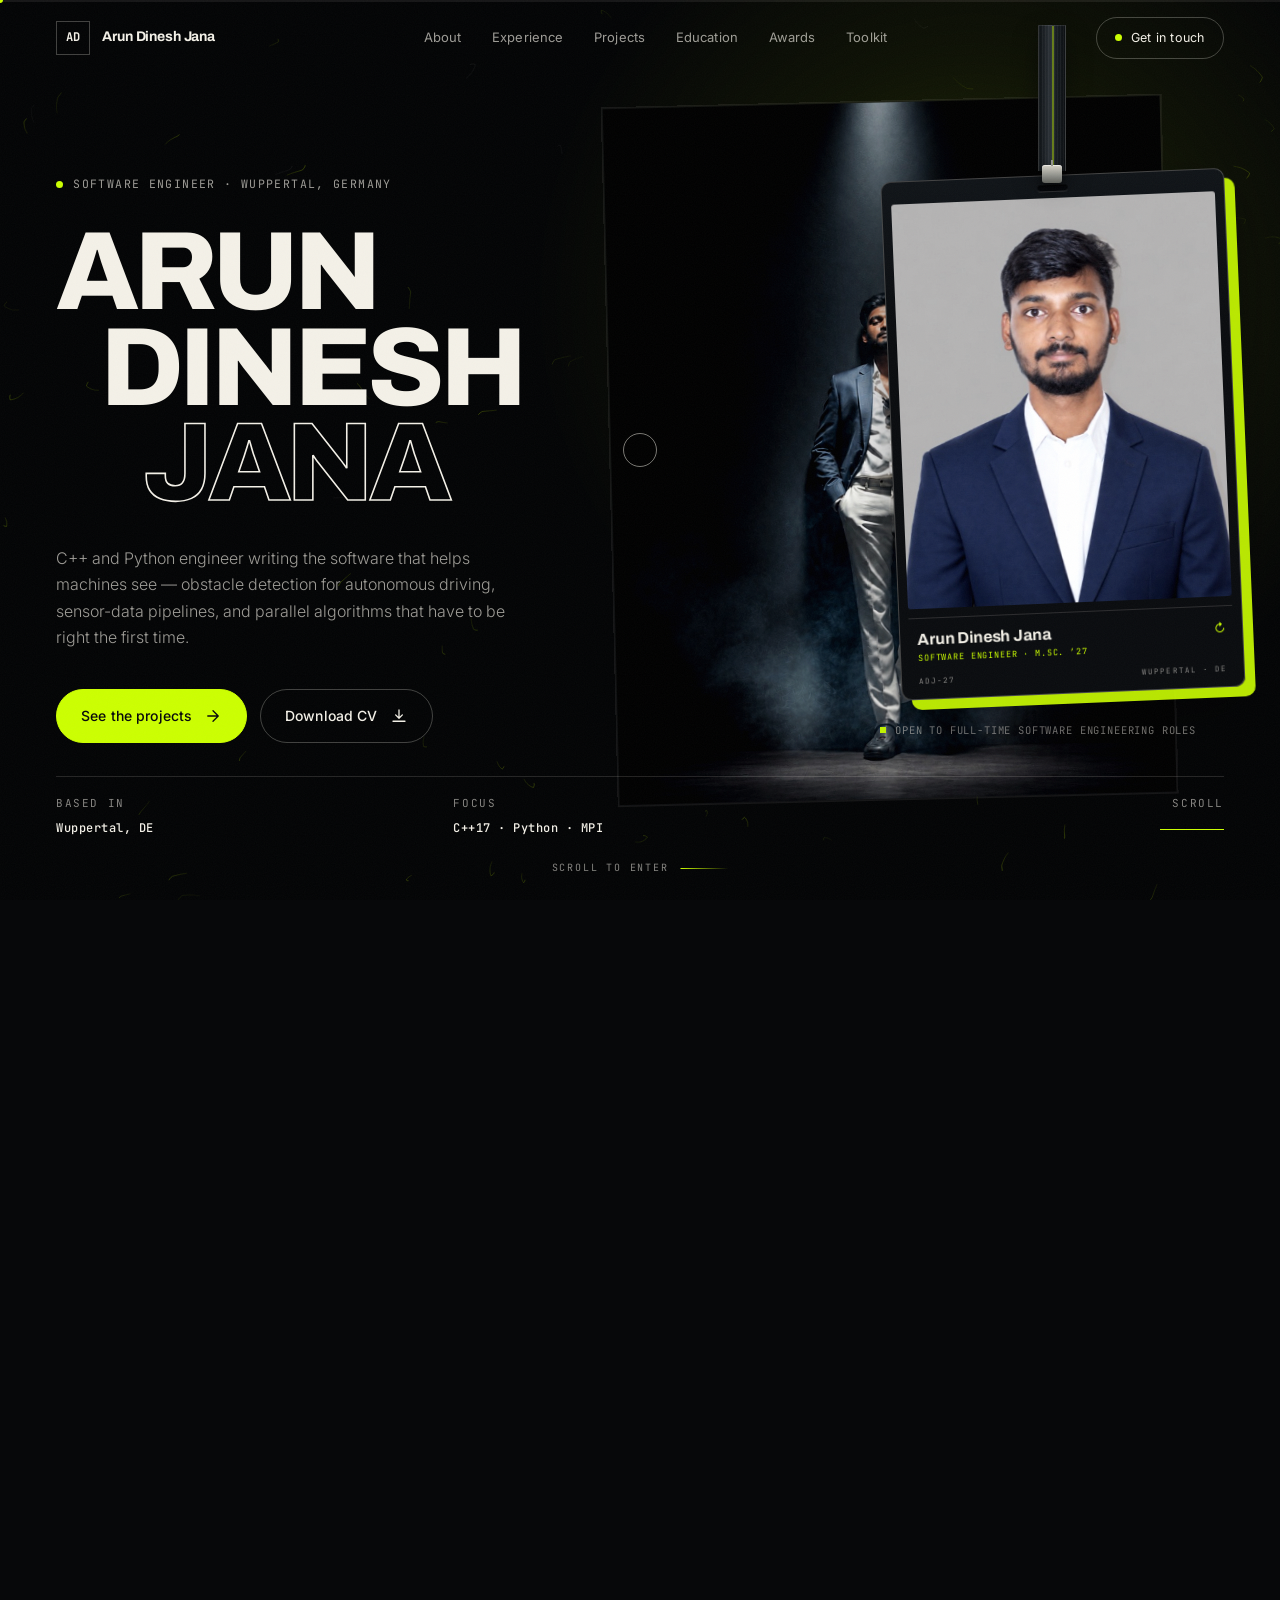
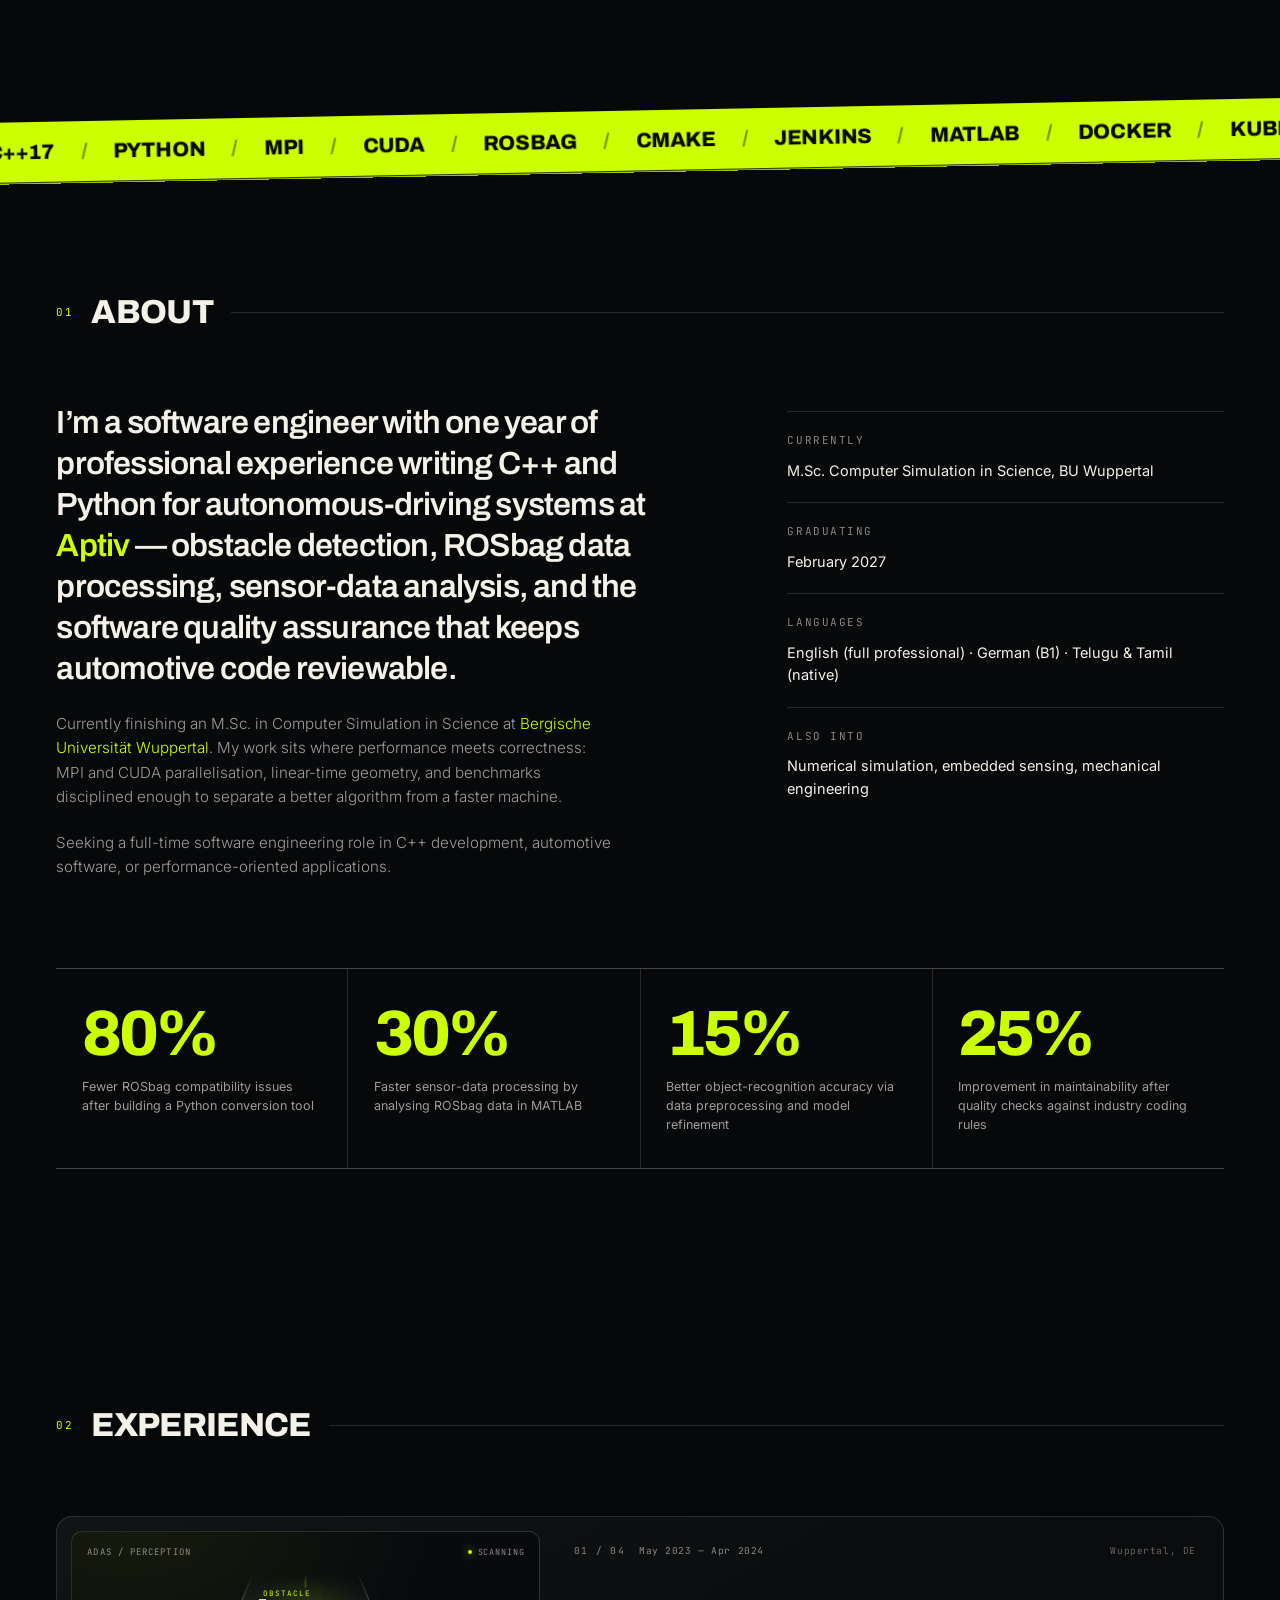
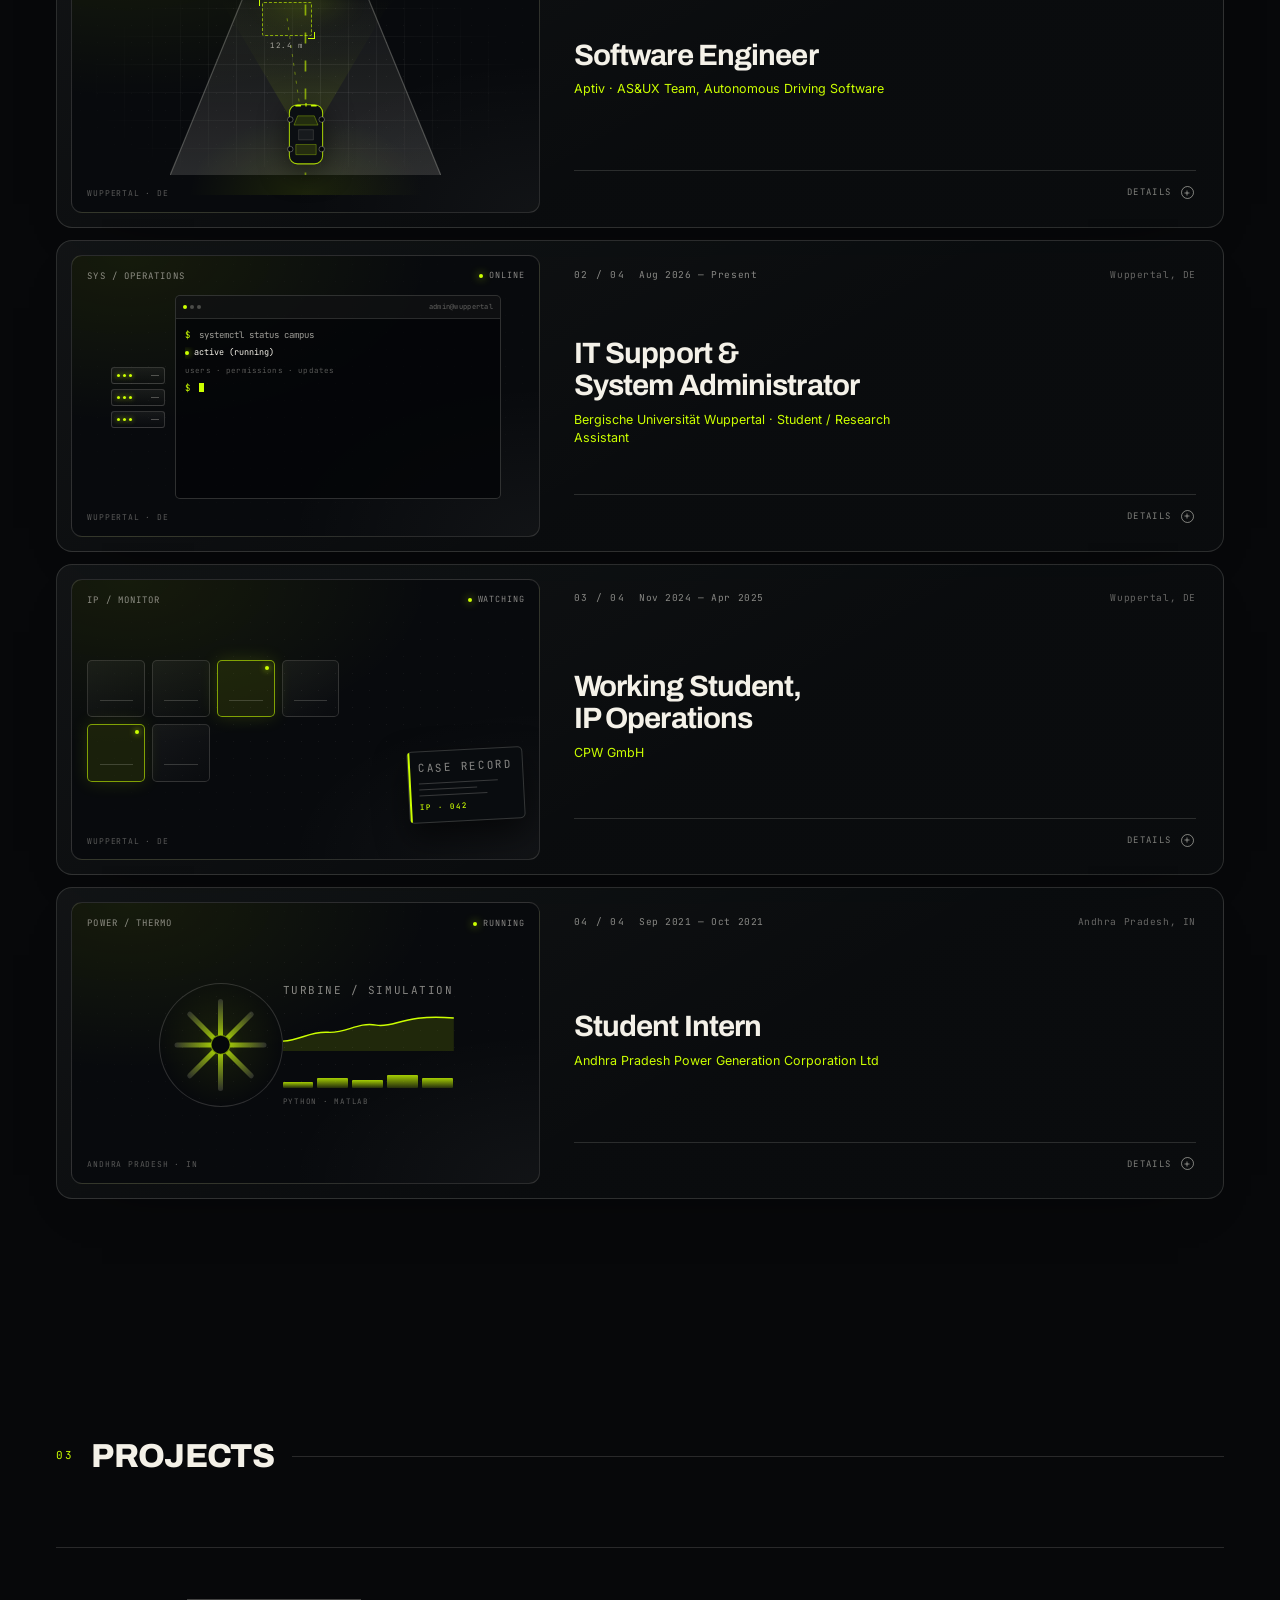
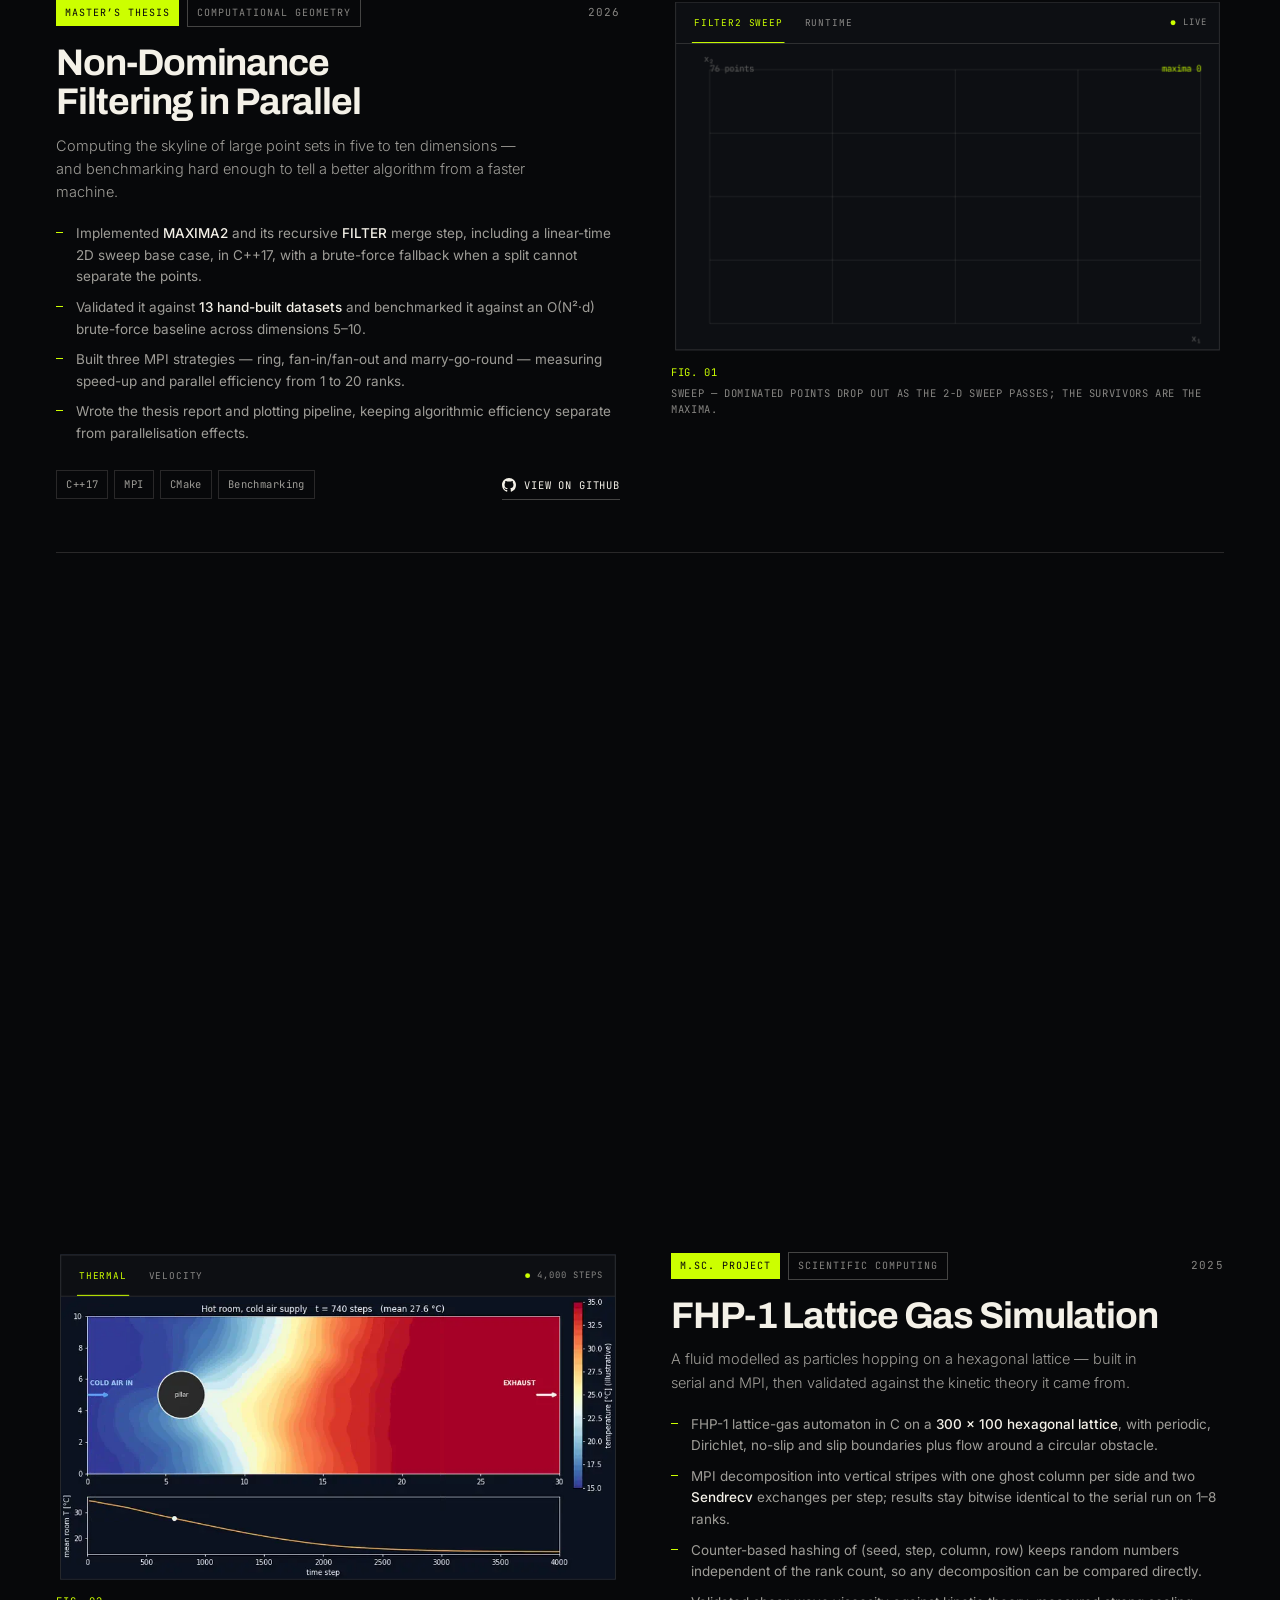
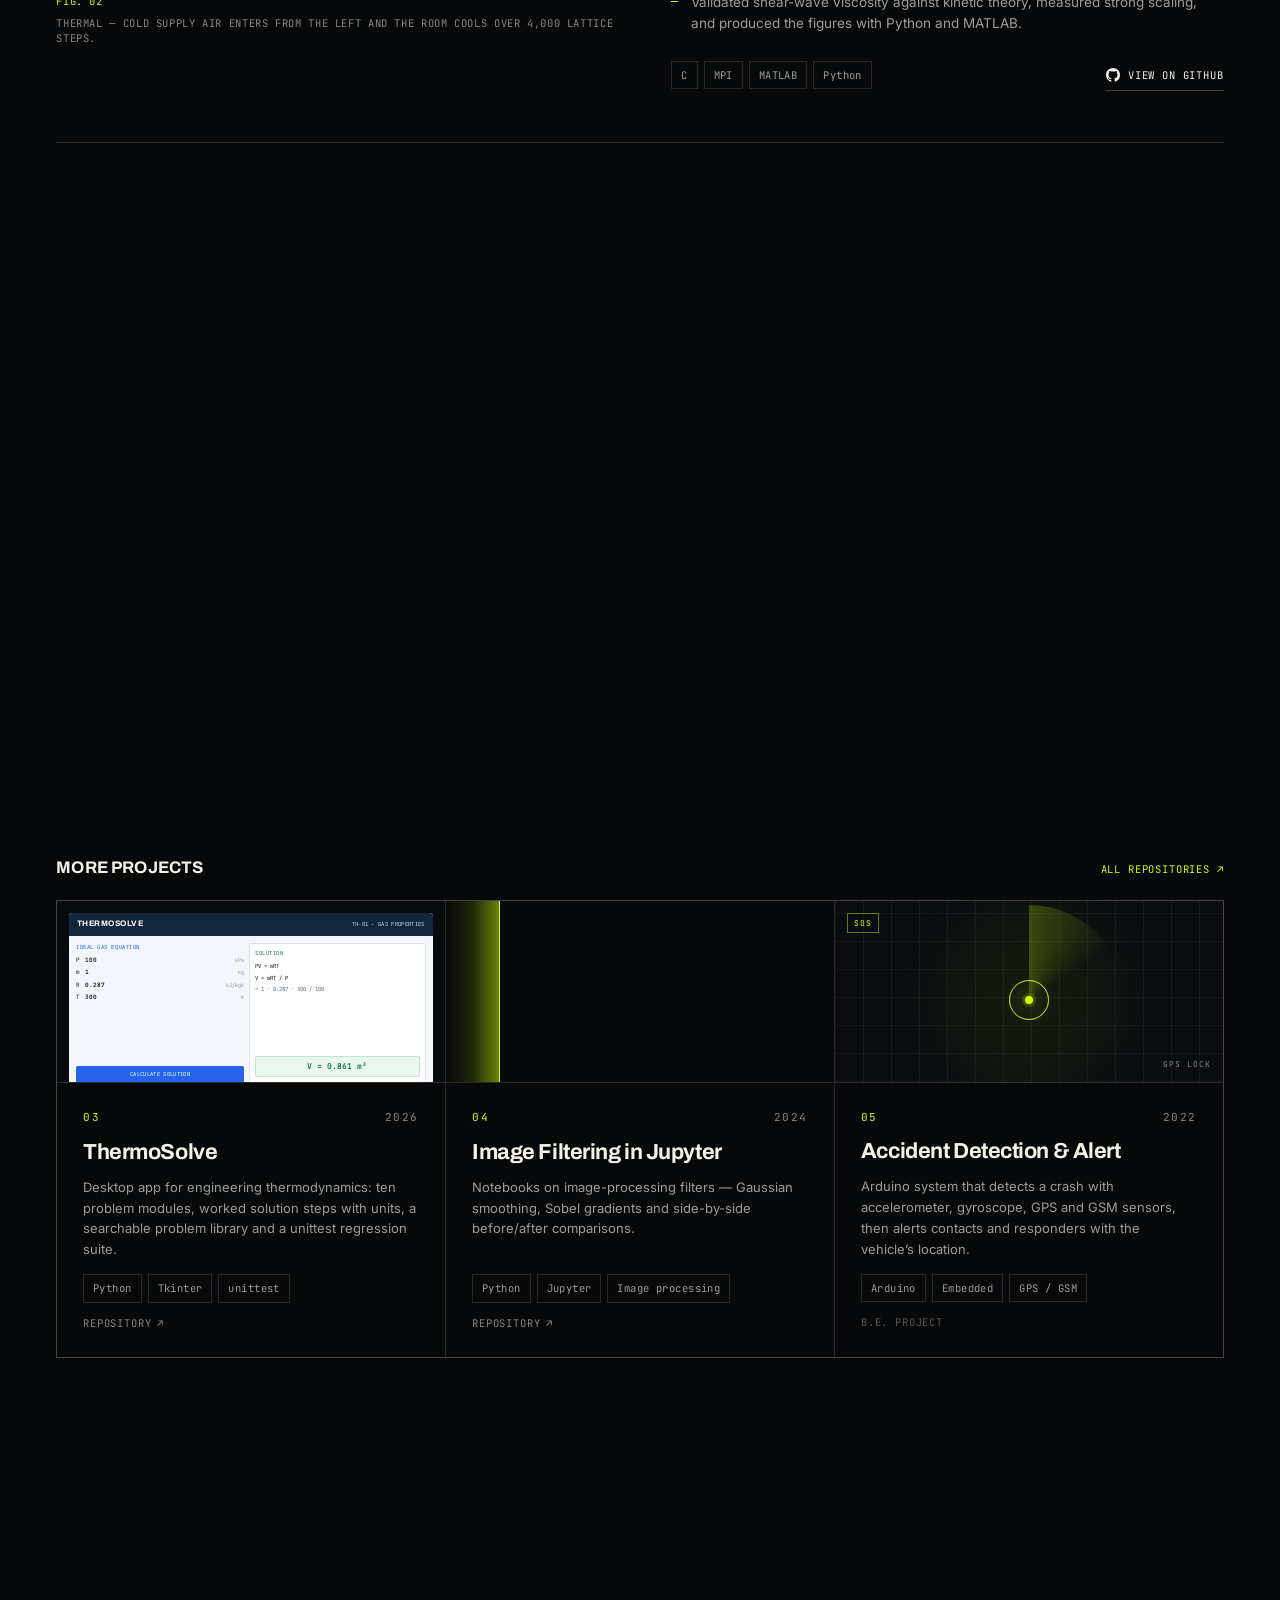
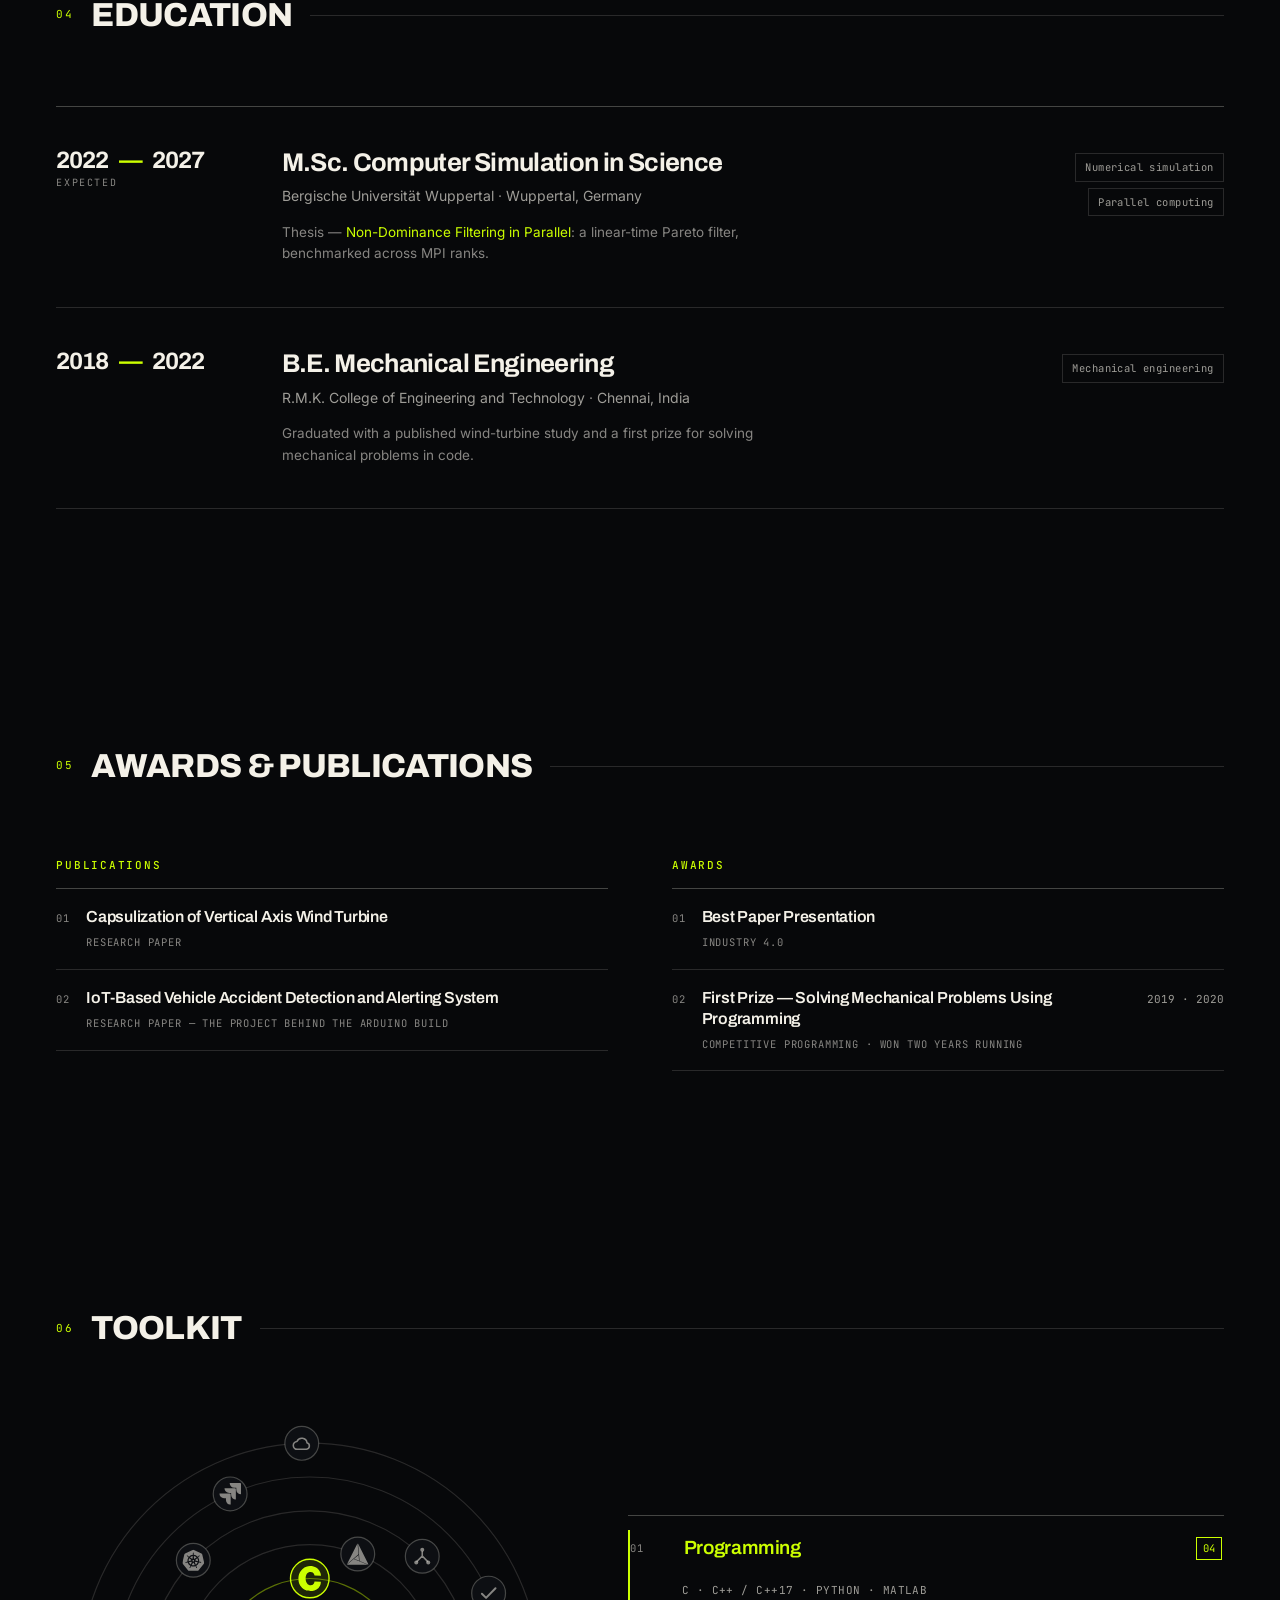
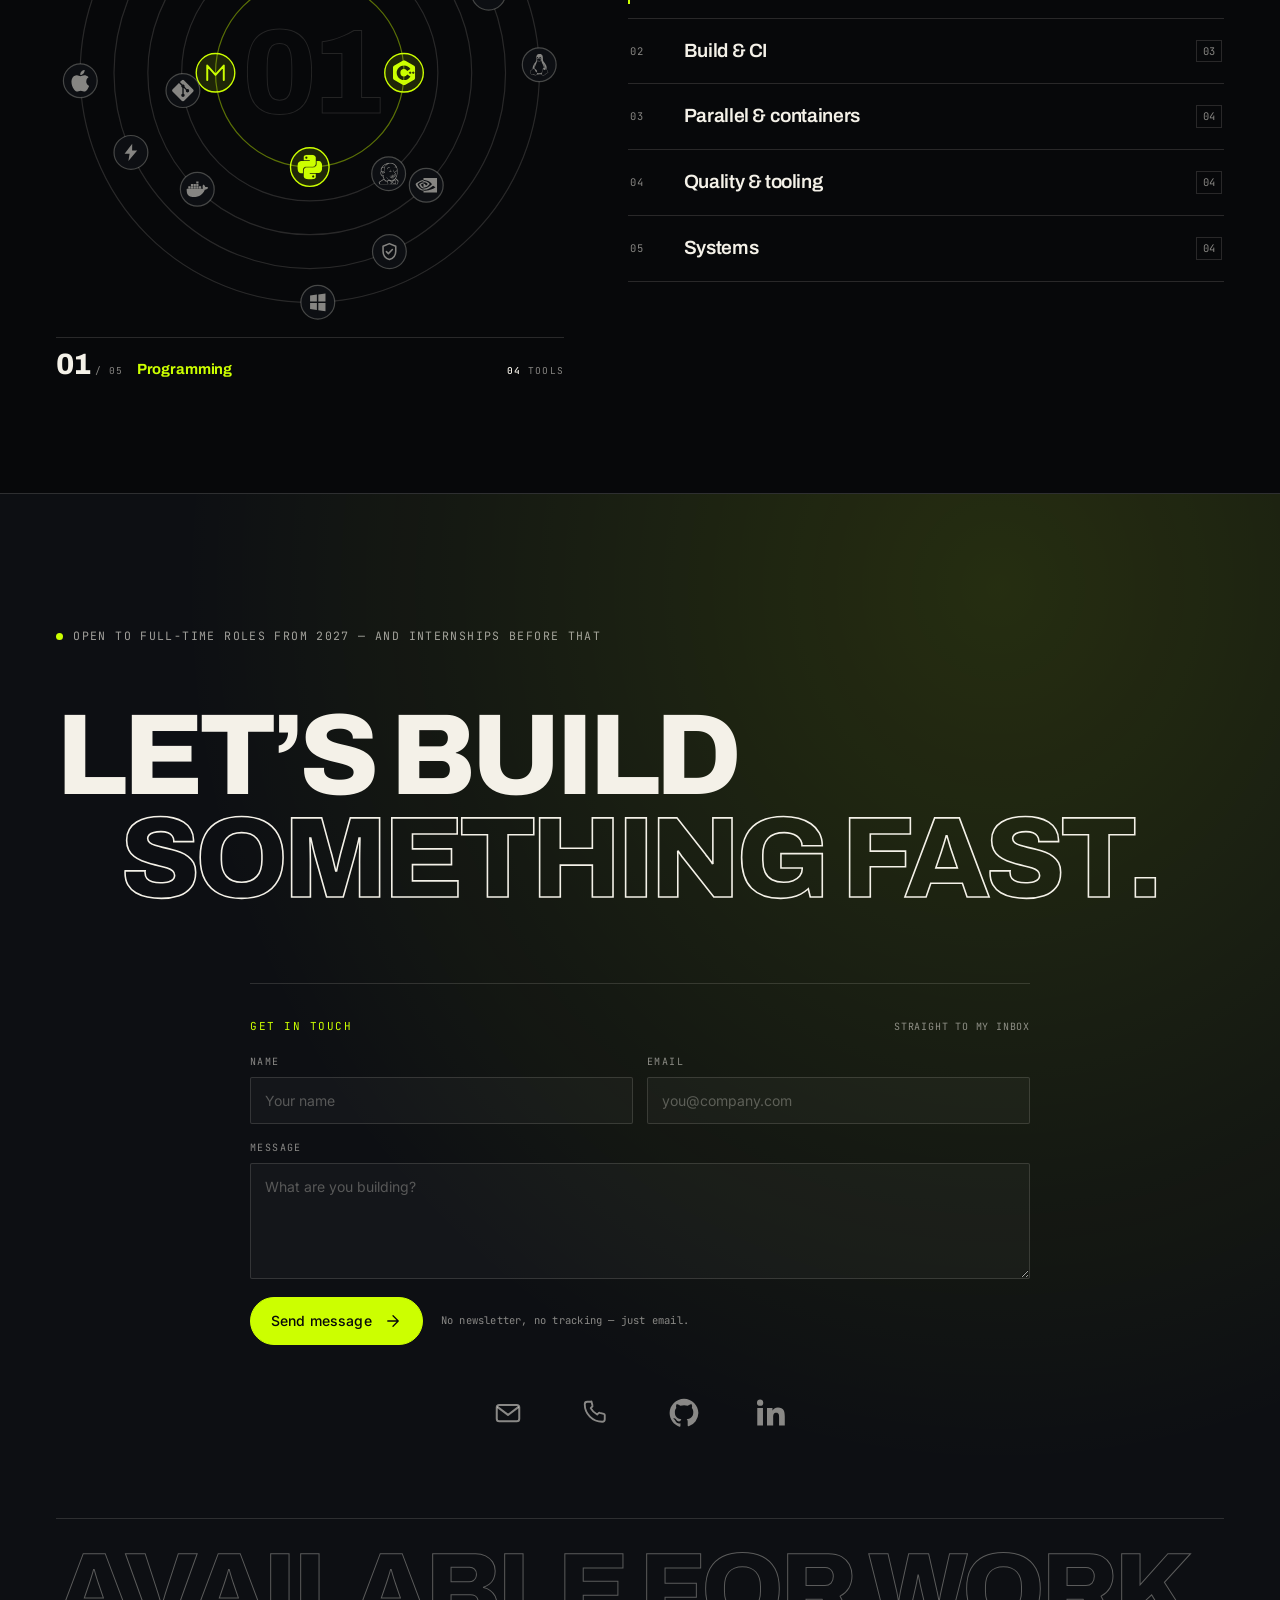
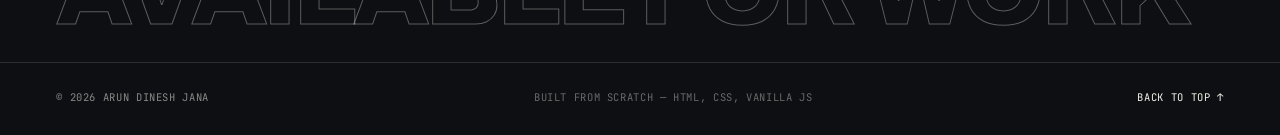
==== commit ac7ee415: "Lead with experience before projects and switch the brand mark to AD. The page now reads about → exp" ====
--- a/index.html
+++ b/index.html
@@ -14,7 +14,7 @@
 <meta property="og:image" content="assets/portrait.jpg" />
 <meta name="twitter:card" content="summary_large_image" />
 
-<link rel="icon" href="data:image/svg+xml,%3Csvg xmlns='http://www.w3.org/2000/svg' viewBox='0 0 64 64'%3E%3Crect width='64' height='64' fill='%2307080A'/%3E%3Ctext x='32' y='44' font-family='Helvetica,Arial,sans-serif' font-size='30' font-weight='700' fill='%23CCFF00' text-anchor='middle'%3EAJ%3C/text%3E%3C/svg%3E" />
+<link rel="icon" href="data:image/svg+xml,%3Csvg xmlns='http://www.w3.org/2000/svg' viewBox='0 0 64 64'%3E%3Crect width='64' height='64' fill='%2307080A'/%3E%3Ctext x='32' y='44' font-family='Helvetica,Arial,sans-serif' font-size='30' font-weight='700' fill='%23CCFF00' text-anchor='middle'%3EAD%3C/text%3E%3C/svg%3E" />
 
 <link rel="preconnect" href="https://fonts.googleapis.com" />
 <link rel="preconnect" href="https://fonts.gstatic.com" crossorigin />
@@ -96,14 +96,14 @@
 
 <header class="nav" data-nav>
   <a class="brand" href="#top" aria-label="Arun Dinesh Jana — home">
-    <span class="brand__mark">AJ</span>
+    <span class="brand__mark">AD</span>
     <span class="brand__name">Arun Dinesh Jana</span>
   </a>
 
   <nav class="nav__links" aria-label="Section navigation">
     <a href="#about">About</a>
+    <a href="#experience">Experience</a>
     <a href="#projects">Projects</a>
-    <a href="#experience">Experience</a>
     <a href="#education">Education</a>
     <a href="#awards">Awards</a>
     <a href="#toolkit">Toolkit</a>
@@ -124,8 +124,8 @@
 <div class="menu" id="mobile-menu" data-menu hidden>
   <nav aria-label="Mobile navigation">
     <a href="#about"><span>01</span> About</a>
-    <a href="#projects"><span>02</span> Projects</a>
-    <a href="#experience"><span>03</span> Experience</a>
+    <a href="#experience"><span>02</span> Experience</a>
+    <a href="#projects"><span>03</span> Projects</a>
     <a href="#education"><span>04</span> Education</a>
     <a href="#awards"><span>05</span> Awards</a>
     <a href="#toolkit"><span>06</span> Toolkit</a>
@@ -345,220 +345,10 @@
     </div>
   </section>
 
-  <!-- ============ WORK ============ -->
-  <section class="section section--work" id="projects">
-    <div class="section__head">
-      <span class="section__num mono-label">02</span>
-      <h2 class="section__title">Projects</h2>
-      <span class="section__rule" aria-hidden="true"></span>
-    </div>
-
-    <div class="featured">
-
-      <article class="feature reveal">
-        <div class="feature__body">
-          <div class="meta">
-            <span class="tag">Master’s thesis</span>
-            <span class="tag tag--ghost">Computational geometry</span>
-            <span class="year">2026</span>
-          </div>
-          <h3 class="feature__title">Non-Dominance Filtering in Parallel</h3>
-          <p class="feature__sub">
-            Computing the skyline of large point sets in five to ten dimensions — and
-            benchmarking hard enough to tell a better algorithm from a faster machine.
-          </p>
-          <ul class="bullets">
-            <li>Implemented <strong>MAXIMA2</strong> and its recursive <strong>FILTER</strong> merge step, including a linear-time 2D sweep base case, in C++17, with a brute-force fallback when a split cannot separate the points.</li>
-            <li>Validated it against <strong>13 hand-built datasets</strong> and benchmarked it against an O(N²·d) brute-force baseline across dimensions 5–10.</li>
-            <li>Built three MPI strategies — ring, fan-in/fan-out and marry-go-round — measuring speed-up and parallel efficiency from 1 to 20 ranks.</li>
-            <li>Wrote the thesis report and plotting pipeline, keeping algorithmic efficiency separate from parallelisation effects.</li>
-          </ul>
-          <div class="feature__foot">
-            <ul class="chips">
-              <li>C++17</li><li>MPI</li><li>CMake</li><li>Benchmarking</li>
-            </ul>
-            <a class="repo-link" href="https://github.com/janaarundinesh/non-dominated-points" target="_blank" rel="noopener noreferrer">
-              <svg viewBox="0 0 16 16" aria-hidden="true"><path d="M8 0C3.58 0 0 3.58 0 8c0 3.54 2.29 6.53 5.47 7.59.4.07.55-.17.55-.38 0-.19-.01-.82-.01-1.49-2.01.37-2.53-.49-2.69-.94-.09-.23-.48-.94-.82-1.13-.28-.15-.68-.52-.01-.53.63-.01 1.08.58 1.23.82.72 1.21 1.87.87 2.33.66.07-.52.28-.87.51-1.07-1.78-.2-3.64-.89-3.64-3.95 0-.87.31-1.59.82-2.15-.08-.2-.36-1.02.08-2.12 0 0 .67-.21 2.2.82.64-.18 1.32-.27 2-.27.68 0 1.36.09 2 .27 1.53-1.04 2.2-.82 2.2-.82.44 1.1.16 1.92.08 2.12.51.56.82 1.27.82 2.15 0 3.07-1.87 3.75-3.65 3.95.29.25.54.73.54 1.48 0 1.07-.01 1.93-.01 2.2 0 .21.15.46.55.38A8.01 8.01 0 0 0 16 8c0-4.42-3.58-8-8-8Z" fill="currentColor"/></svg>
-              View on GitHub
-            </a>
-          </div>
-        </div>
-        <figure class="feature__figure">
-          <div class="media" data-media data-interval="11000">
-            <div class="media__bar">
-              <div class="media__tabs" role="tablist" aria-label="Thesis figures">
-                <button class="media__tab is-active" id="thesis-tab-sweep" type="button" role="tab" aria-selected="true" aria-controls="thesis-panel-sweep">Filter2 sweep</button>
-                <button class="media__tab" id="thesis-tab-runtime" type="button" role="tab" aria-selected="false" aria-controls="thesis-panel-runtime" tabindex="-1">Runtime</button>
-              </div>
-              <span class="media__status"><span class="dot" aria-hidden="true"></span><span data-status>live</span></span>
-            </div>
-            <div class="media__panels">
-              <div class="media__panel is-active" id="thesis-panel-sweep" role="tabpanel" aria-labelledby="thesis-tab-sweep" data-caption="Sweep — dominated points drop out as the 2-D sweep passes; the survivors are the maxima." data-status-text="live">
-                <canvas class="media__canvas" data-pareto width="1200" height="675" role="img" aria-label="Animation of the linear-time 2-D maxima sweep: random points appear, dominated points fade out, and the surviving maxima are joined into a staircase skyline."></canvas>
-              </div>
-              <div class="media__panel" id="thesis-panel-runtime" role="tabpanel" aria-labelledby="thesis-tab-runtime" hidden data-caption="Runtime — MAXIMA2 vs. brute force, 5-dimensional points, log–log axes." data-status-text="benchmark">
-                <div class="media__paper">
-                  <img src="assets/projects/thesis-runtime-5d.jpg" alt="Log–log chart of execution time against point count for MAXIMA2 and a brute-force baseline on five-dimensional points" width="1600" height="1000" loading="lazy" decoding="async" />
-                </div>
-              </div>
-            </div>
-          </div>
-          <figcaption><span>Fig. 01</span> <span data-caption>Sweep — dominated points drop out as the 2-D sweep passes; the survivors are the maxima.</span></figcaption>
-        </figure>
-      </article>
-
-      <article class="feature feature--flip reveal">
-        <div class="feature__body">
-          <div class="meta">
-            <span class="tag">M.Sc. project</span>
-            <span class="tag tag--ghost">Scientific computing</span>
-            <span class="year">2025</span>
-          </div>
-          <h3 class="feature__title">FHP-1 Lattice Gas Simulation</h3>
-          <p class="feature__sub">
-            A fluid modelled as particles hopping on a hexagonal lattice — built in
-            serial and MPI, then validated against the kinetic theory it came from.
-          </p>
-          <ul class="bullets">
-            <li>FHP-1 lattice-gas automaton in C on a <strong>300 × 100 hexagonal lattice</strong>, with periodic, Dirichlet, no-slip and slip boundaries plus flow around a circular obstacle.</li>
-            <li>MPI decomposition into vertical stripes with one ghost column per side and two <strong>Sendrecv</strong> exchanges per step; results stay bitwise identical to the serial run on 1–8 ranks.</li>
-            <li>Counter-based hashing of (seed, step, column, row) keeps random numbers independent of the rank count, so any decomposition can be compared directly.</li>
-            <li>Validated shear-wave viscosity against kinetic theory, measured strong scaling, and produced the figures with Python and MATLAB.</li>
-          </ul>
-          <div class="feature__foot">
-            <ul class="chips">
-              <li>C</li><li>MPI</li><li>MATLAB</li><li>Python</li>
-            </ul>
-            <a class="repo-link" href="https://github.com/janaarundinesh/fhp-lattice-gas-mpi" target="_blank" rel="noopener noreferrer">
-              <svg viewBox="0 0 16 16" aria-hidden="true"><path d="M8 0C3.58 0 0 3.58 0 8c0 3.54 2.29 6.53 5.47 7.59.4.07.55-.17.55-.38 0-.19-.01-.82-.01-1.49-2.01.37-2.53-.49-2.69-.94-.09-.23-.48-.94-.82-1.13-.28-.15-.68-.52-.01-.53.63-.01 1.08.58 1.23.82.72 1.21 1.87.87 2.33.66.07-.52.28-.87.51-1.07-1.78-.2-3.64-.89-3.64-3.95 0-.87.31-1.59.82-2.15-.08-.2-.36-1.02.08-2.12 0 0 .67-.21 2.2.82.64-.18 1.32-.27 2-.27.68 0 1.36.09 2 .27 1.53-1.04 2.2-.82 2.2-.82.44 1.1.16 1.92.08 2.12.51.56.82 1.27.82 2.15 0 3.07-1.87 3.75-3.65 3.95.29.25.54.73.54 1.48 0 1.07-.01 1.93-.01 2.2 0 .21.15.46.55.38A8.01 8.01 0 0 0 16 8c0-4.42-3.58-8-8-8Z" fill="currentColor"/></svg>
-              View on GitHub
-            </a>
-          </div>
-        </div>
-        <figure class="feature__figure">
-          <div class="media" data-media data-interval="9000">
-            <div class="media__bar">
-              <div class="media__tabs" role="tablist" aria-label="FHP-1 figures">
-                <button class="media__tab is-active" id="fhp-tab-thermal" type="button" role="tab" aria-selected="true" aria-controls="fhp-panel-thermal">Thermal</button>
-                <button class="media__tab" id="fhp-tab-velocity" type="button" role="tab" aria-selected="false" aria-controls="fhp-panel-velocity" tabindex="-1">Velocity</button>
-              </div>
-              <span class="media__status"><span class="dot" aria-hidden="true"></span><span data-status>4,000 steps</span></span>
-            </div>
-            <div class="media__panels">
-              <div class="media__panel is-active" id="fhp-panel-thermal" role="tabpanel" aria-labelledby="fhp-tab-thermal" data-caption="Thermal — cold supply air enters from the left and the room cools over 4,000 lattice steps." data-status-text="4,000 steps">
-                <div class="media__dark">
-                  <img class="media__anim" src="assets/projects/fhp-thermal.webp" data-poster="assets/projects/fhp-thermal-poster.jpg" alt="Animation of a room with cold air entering from the left, a pillar obstacle and exhaust on the right; the temperature field cools from red to blue over 4,000 steps while the mean room temperature falls." width="900" height="458" loading="lazy" decoding="async" />
-                </div>
-              </div>
-              <div class="media__panel" id="fhp-panel-velocity" role="tabpanel" aria-labelledby="fhp-tab-velocity" hidden data-caption="Velocity — time-averaged speed and density around a no-slip obstacle." data-status-text="time-averaged">
-                <div class="media__paper">
-                  <img src="assets/projects/fhp-flow.jpg" alt="Time-averaged velocity field with arrows above, and reduced density below, around a circular obstacle on a hexagonal lattice" width="1600" height="960" loading="lazy" decoding="async" />
-                </div>
-              </div>
-            </div>
-          </div>
-          <figcaption><span>Fig. 02</span> <span data-caption>Thermal — cold supply air enters from the left and the room cools over 4,000 lattice steps.</span></figcaption>
-        </figure>
-      </article>
-
-    </div>
-
-    <div class="more reveal">
-      <div class="more__head">
-        <h3 class="more__title">More projects</h3>
-        <a class="more__all" href="https://github.com/janaarundinesh" target="_blank" rel="noopener noreferrer">All repositories <span aria-hidden="true">↗</span></a>
-      </div>
-
-      <div class="more__grid">
-        <a class="mini" href="https://github.com/janaarundinesh/Thermodynamics_Problems_Solver" target="_blank" rel="noopener noreferrer">
-          <div class="mini__visual" aria-hidden="true">
-            <div class="thermo" data-thermo>
-              <div class="thermo__bar">
-                <span class="thermo__brand">ThermoSolve</span>
-                <span class="thermo__sub">TH-01 · Gas properties</span>
-              </div>
-              <div class="thermo__grid">
-                <div class="thermo__panel">
-                  <span class="thermo__label">Ideal gas equation</span>
-                  <span class="thermo__field"><em>P</em><b style="--n:3;--d:.5s">100</b><i>kPa</i></span>
-                  <span class="thermo__field"><em>m</em><b style="--n:1;--d:1.2s">1</b><i>kg</i></span>
-                  <span class="thermo__field"><em>R</em><b style="--n:5;--d:1.7s">0.287</b><i>kJ/kgK</i></span>
-                  <span class="thermo__field"><em>T</em><b style="--n:3;--d:2.6s">300</b><i>K</i></span>
-                  <span class="thermo__btn">Calculate solution</span>
-                </div>
-                <div class="thermo__panel thermo__panel--out">
-                  <span class="thermo__label thermo__label--ok">Solution</span>
-                  <span class="thermo__step" style="--d:5.1s">PV = mRT</span>
-                  <span class="thermo__step" style="--d:5.5s">V = mRT / P</span>
-                  <span class="thermo__step thermo__step--dim" style="--d:5.9s">= 1 · 0.287 · 300 / 100</span>
-                  <span class="thermo__result">V = 0.861 m³</span>
-                </div>
-              </div>
-            </div>
-          </div>
-          <div class="mini__body">
-            <div class="mini__top">
-              <span class="mini__index mono-label">03</span>
-              <span class="mini__year mono-label">2026</span>
-            </div>
-            <h4>ThermoSolve</h4>
-            <p>Desktop app for engineering thermodynamics: ten problem modules, worked solution steps with units, a searchable problem library and a unittest regression suite.</p>
-            <ul class="chips"><li>Python</li><li>Tkinter</li><li>unittest</li></ul>
-            <span class="mini__cta">Repository <span aria-hidden="true">↗</span></span>
-          </div>
-        </a>
-
-        <a class="mini" href="https://github.com/janaarundinesh/ImageProcessing_and_Visualization" target="_blank" rel="noopener noreferrer">
-          <div class="mini__visual mini__visual--filters" aria-hidden="true">
-            <img class="filter-img" src="assets/projects/filter-original.jpg" alt="" width="720" height="405" loading="lazy" decoding="async" />
-            <img class="filter-img" src="assets/projects/filter-gaussian.jpg" alt="" width="720" height="405" loading="lazy" decoding="async" />
-            <img class="filter-img" src="assets/projects/filter-edges.jpg" alt="" width="720" height="405" loading="lazy" decoding="async" />
-            <span class="filter-scan"></span>
-            <span class="filter-tag filter-tag--a">Original</span>
-            <span class="filter-tag filter-tag--b">Gaussian blur</span>
-            <span class="filter-tag filter-tag--c">Sobel edges</span>
-          </div>
-          <div class="mini__body">
-            <div class="mini__top">
-              <span class="mini__index mono-label">04</span>
-              <span class="mini__year mono-label">2024</span>
-            </div>
-            <h4>Image Filtering in Jupyter</h4>
-            <p>Notebooks on image-processing filters — Gaussian smoothing, Sobel gradients and side-by-side before/after comparisons.</p>
-            <ul class="chips"><li>Python</li><li>Jupyter</li><li>Image processing</li></ul>
-            <span class="mini__cta">Repository <span aria-hidden="true">↗</span></span>
-          </div>
-        </a>
-
-        <article class="mini mini--static">
-          <div class="mini__visual mini__visual--radar" aria-hidden="true">
-            <span class="radar__ring"></span>
-            <span class="radar__ring"></span>
-            <span class="radar__ring"></span>
-            <span class="radar__sweep"></span>
-            <span class="radar__pin"></span>
-            <span class="radar__tag radar__tag--sos">SOS</span>
-            <span class="radar__tag radar__tag--gps">GPS lock</span>
-          </div>
-          <div class="mini__body">
-            <div class="mini__top">
-              <span class="mini__index mono-label">05</span>
-              <span class="mini__year mono-label">2022</span>
-            </div>
-            <h4>Accident Detection &amp; Alert</h4>
-            <p>Arduino system that detects a crash with accelerometer, gyroscope, GPS and GSM sensors, then alerts contacts and responders with the vehicle’s location.</p>
-            <ul class="chips"><li>Arduino</li><li>Embedded</li><li>GPS / GSM</li></ul>
-            <span class="mini__cta mini__cta--muted">B.E. project</span>
-          </div>
-        </article>
-      </div>
-    </div>
-  </section>
-
   <!-- ============ EXPERIENCE ============ -->
   <section class="section" id="experience">
     <div class="section__head">
-      <span class="section__num mono-label">03</span>
+      <span class="section__num mono-label">02</span>
       <h2 class="section__title">Experience</h2>
       <span class="section__rule" aria-hidden="true"></span>
     </div>
@@ -839,6 +629,217 @@
 
     </div>
   </section>
+
+  <!-- ============ WORK ============ -->
+  <section class="section section--work" id="projects">
+    <div class="section__head">
+      <span class="section__num mono-label">03</span>
+      <h2 class="section__title">Projects</h2>
+      <span class="section__rule" aria-hidden="true"></span>
+    </div>
+
+    <div class="featured">
+
+      <article class="feature reveal">
+        <div class="feature__body">
+          <div class="meta">
+            <span class="tag">Master’s thesis</span>
+            <span class="tag tag--ghost">Computational geometry</span>
+            <span class="year">2026</span>
+          </div>
+          <h3 class="feature__title">Non-Dominance Filtering in Parallel</h3>
+          <p class="feature__sub">
+            Computing the skyline of large point sets in five to ten dimensions — and
+            benchmarking hard enough to tell a better algorithm from a faster machine.
+          </p>
+          <ul class="bullets">
+            <li>Implemented <strong>MAXIMA2</strong> and its recursive <strong>FILTER</strong> merge step, including a linear-time 2D sweep base case, in C++17, with a brute-force fallback when a split cannot separate the points.</li>
+            <li>Validated it against <strong>13 hand-built datasets</strong> and benchmarked it against an O(N²·d) brute-force baseline across dimensions 5–10.</li>
+            <li>Built three MPI strategies — ring, fan-in/fan-out and marry-go-round — measuring speed-up and parallel efficiency from 1 to 20 ranks.</li>
+            <li>Wrote the thesis report and plotting pipeline, keeping algorithmic efficiency separate from parallelisation effects.</li>
+          </ul>
+          <div class="feature__foot">
+            <ul class="chips">
+              <li>C++17</li><li>MPI</li><li>CMake</li><li>Benchmarking</li>
+            </ul>
+            <a class="repo-link" href="https://github.com/janaarundinesh/non-dominated-points" target="_blank" rel="noopener noreferrer">
+              <svg viewBox="0 0 16 16" aria-hidden="true"><path d="M8 0C3.58 0 0 3.58 0 8c0 3.54 2.29 6.53 5.47 7.59.4.07.55-.17.55-.38 0-.19-.01-.82-.01-1.49-2.01.37-2.53-.49-2.69-.94-.09-.23-.48-.94-.82-1.13-.28-.15-.68-.52-.01-.53.63-.01 1.08.58 1.23.82.72 1.21 1.87.87 2.33.66.07-.52.28-.87.51-1.07-1.78-.2-3.64-.89-3.64-3.95 0-.87.31-1.59.82-2.15-.08-.2-.36-1.02.08-2.12 0 0 .67-.21 2.2.82.64-.18 1.32-.27 2-.27.68 0 1.36.09 2 .27 1.53-1.04 2.2-.82 2.2-.82.44 1.1.16 1.92.08 2.12.51.56.82 1.27.82 2.15 0 3.07-1.87 3.75-3.65 3.95.29.25.54.73.54 1.48 0 1.07-.01 1.93-.01 2.2 0 .21.15.46.55.38A8.01 8.01 0 0 0 16 8c0-4.42-3.58-8-8-8Z" fill="currentColor"/></svg>
+              View on GitHub
+            </a>
+          </div>
+        </div>
+        <figure class="feature__figure">
+          <div class="media" data-media data-interval="11000">
+            <div class="media__bar">
+              <div class="media__tabs" role="tablist" aria-label="Thesis figures">
+                <button class="media__tab is-active" id="thesis-tab-sweep" type="button" role="tab" aria-selected="true" aria-controls="thesis-panel-sweep">Filter2 sweep</button>
+                <button class="media__tab" id="thesis-tab-runtime" type="button" role="tab" aria-selected="false" aria-controls="thesis-panel-runtime" tabindex="-1">Runtime</button>
+              </div>
+              <span class="media__status"><span class="dot" aria-hidden="true"></span><span data-status>live</span></span>
+            </div>
+            <div class="media__panels">
+              <div class="media__panel is-active" id="thesis-panel-sweep" role="tabpanel" aria-labelledby="thesis-tab-sweep" data-caption="Sweep — dominated points drop out as the 2-D sweep passes; the survivors are the maxima." data-status-text="live">
+                <canvas class="media__canvas" data-pareto width="1200" height="675" role="img" aria-label="Animation of the linear-time 2-D maxima sweep: random points appear, dominated points fade out, and the surviving maxima are joined into a staircase skyline."></canvas>
+              </div>
+              <div class="media__panel" id="thesis-panel-runtime" role="tabpanel" aria-labelledby="thesis-tab-runtime" hidden data-caption="Runtime — MAXIMA2 vs. brute force, 5-dimensional points, log–log axes." data-status-text="benchmark">
+                <div class="media__paper">
+                  <img src="assets/projects/thesis-runtime-5d.jpg" alt="Log–log chart of execution time against point count for MAXIMA2 and a brute-force baseline on five-dimensional points" width="1600" height="1000" loading="lazy" decoding="async" />
+                </div>
+              </div>
+            </div>
+          </div>
+          <figcaption><span>Fig. 01</span> <span data-caption>Sweep — dominated points drop out as the 2-D sweep passes; the survivors are the maxima.</span></figcaption>
+        </figure>
+      </article>
+
+      <article class="feature feature--flip reveal">
+        <div class="feature__body">
+          <div class="meta">
+            <span class="tag">M.Sc. project</span>
+            <span class="tag tag--ghost">Scientific computing</span>
+            <span class="year">2025</span>
+          </div>
+          <h3 class="feature__title">FHP-1 Lattice Gas Simulation</h3>
+          <p class="feature__sub">
+            A fluid modelled as particles hopping on a hexagonal lattice — built in
+            serial and MPI, then validated against the kinetic theory it came from.
+          </p>
+          <ul class="bullets">
+            <li>FHP-1 lattice-gas automaton in C on a <strong>300 × 100 hexagonal lattice</strong>, with periodic, Dirichlet, no-slip and slip boundaries plus flow around a circular obstacle.</li>
+            <li>MPI decomposition into vertical stripes with one ghost column per side and two <strong>Sendrecv</strong> exchanges per step; results stay bitwise identical to the serial run on 1–8 ranks.</li>
+            <li>Counter-based hashing of (seed, step, column, row) keeps random numbers independent of the rank count, so any decomposition can be compared directly.</li>
+            <li>Validated shear-wave viscosity against kinetic theory, measured strong scaling, and produced the figures with Python and MATLAB.</li>
+          </ul>
+          <div class="feature__foot">
+            <ul class="chips">
+              <li>C</li><li>MPI</li><li>MATLAB</li><li>Python</li>
+            </ul>
+            <a class="repo-link" href="https://github.com/janaarundinesh/fhp-lattice-gas-mpi" target="_blank" rel="noopener noreferrer">
+              <svg viewBox="0 0 16 16" aria-hidden="true"><path d="M8 0C3.58 0 0 3.58 0 8c0 3.54 2.29 6.53 5.47 7.59.4.07.55-.17.55-.38 0-.19-.01-.82-.01-1.49-2.01.37-2.53-.49-2.69-.94-.09-.23-.48-.94-.82-1.13-.28-.15-.68-.52-.01-.53.63-.01 1.08.58 1.23.82.72 1.21 1.87.87 2.33.66.07-.52.28-.87.51-1.07-1.78-.2-3.64-.89-3.64-3.95 0-.87.31-1.59.82-2.15-.08-.2-.36-1.02.08-2.12 0 0 .67-.21 2.2.82.64-.18 1.32-.27 2-.27.68 0 1.36.09 2 .27 1.53-1.04 2.2-.82 2.2-.82.44 1.1.16 1.92.08 2.12.51.56.82 1.27.82 2.15 0 3.07-1.87 3.75-3.65 3.95.29.25.54.73.54 1.48 0 1.07-.01 1.93-.01 2.2 0 .21.15.46.55.38A8.01 8.01 0 0 0 16 8c0-4.42-3.58-8-8-8Z" fill="currentColor"/></svg>
+              View on GitHub
+            </a>
+          </div>
+        </div>
+        <figure class="feature__figure">
+          <div class="media" data-media data-interval="9000">
+            <div class="media__bar">
+              <div class="media__tabs" role="tablist" aria-label="FHP-1 figures">
+                <button class="media__tab is-active" id="fhp-tab-thermal" type="button" role="tab" aria-selected="true" aria-controls="fhp-panel-thermal">Thermal</button>
+                <button class="media__tab" id="fhp-tab-velocity" type="button" role="tab" aria-selected="false" aria-controls="fhp-panel-velocity" tabindex="-1">Velocity</button>
+              </div>
+              <span class="media__status"><span class="dot" aria-hidden="true"></span><span data-status>4,000 steps</span></span>
+            </div>
+            <div class="media__panels">
+              <div class="media__panel is-active" id="fhp-panel-thermal" role="tabpanel" aria-labelledby="fhp-tab-thermal" data-caption="Thermal — cold supply air enters from the left and the room cools over 4,000 lattice steps." data-status-text="4,000 steps">
+                <div class="media__dark">
+                  <img class="media__anim" src="assets/projects/fhp-thermal.webp" data-poster="assets/projects/fhp-thermal-poster.jpg" alt="Animation of a room with cold air entering from the left, a pillar obstacle and exhaust on the right; the temperature field cools from red to blue over 4,000 steps while the mean room temperature falls." width="900" height="458" loading="lazy" decoding="async" />
+                </div>
+              </div>
+              <div class="media__panel" id="fhp-panel-velocity" role="tabpanel" aria-labelledby="fhp-tab-velocity" hidden data-caption="Velocity — time-averaged speed and density around a no-slip obstacle." data-status-text="time-averaged">
+                <div class="media__paper">
+                  <img src="assets/projects/fhp-flow.jpg" alt="Time-averaged velocity field with arrows above, and reduced density below, around a circular obstacle on a hexagonal lattice" width="1600" height="960" loading="lazy" decoding="async" />
+                </div>
+              </div>
+            </div>
+          </div>
+          <figcaption><span>Fig. 02</span> <span data-caption>Thermal — cold supply air enters from the left and the room cools over 4,000 lattice steps.</span></figcaption>
+        </figure>
+      </article>
+
+    </div>
+
+    <div class="more reveal">
+      <div class="more__head">
+        <h3 class="more__title">More projects</h3>
+        <a class="more__all" href="https://github.com/janaarundinesh" target="_blank" rel="noopener noreferrer">All repositories <span aria-hidden="true">↗</span></a>
+      </div>
+
+      <div class="more__grid">
+        <a class="mini" href="https://github.com/janaarundinesh/Thermodynamics_Problems_Solver" target="_blank" rel="noopener noreferrer">
+          <div class="mini__visual" aria-hidden="true">
+            <div class="thermo" data-thermo>
+              <div class="thermo__bar">
+                <span class="thermo__brand">ThermoSolve</span>
+                <span class="thermo__sub">TH-01 · Gas properties</span>
+              </div>
+              <div class="thermo__grid">
+                <div class="thermo__panel">
+                  <span class="thermo__label">Ideal gas equation</span>
+                  <span class="thermo__field"><em>P</em><b style="--n:3;--d:.5s">100</b><i>kPa</i></span>
+                  <span class="thermo__field"><em>m</em><b style="--n:1;--d:1.2s">1</b><i>kg</i></span>
+                  <span class="thermo__field"><em>R</em><b style="--n:5;--d:1.7s">0.287</b><i>kJ/kgK</i></span>
+                  <span class="thermo__field"><em>T</em><b style="--n:3;--d:2.6s">300</b><i>K</i></span>
+                  <span class="thermo__btn">Calculate solution</span>
+                </div>
+                <div class="thermo__panel thermo__panel--out">
+                  <span class="thermo__label thermo__label--ok">Solution</span>
+                  <span class="thermo__step" style="--d:5.1s">PV = mRT</span>
+                  <span class="thermo__step" style="--d:5.5s">V = mRT / P</span>
+                  <span class="thermo__step thermo__step--dim" style="--d:5.9s">= 1 · 0.287 · 300 / 100</span>
+                  <span class="thermo__result">V = 0.861 m³</span>
+                </div>
+              </div>
+            </div>
+          </div>
+          <div class="mini__body">
+            <div class="mini__top">
+              <span class="mini__index mono-label">03</span>
+              <span class="mini__year mono-label">2026</span>
+            </div>
+            <h4>ThermoSolve</h4>
+            <p>Desktop app for engineering thermodynamics: ten problem modules, worked solution steps with units, a searchable problem library and a unittest regression suite.</p>
+            <ul class="chips"><li>Python</li><li>Tkinter</li><li>unittest</li></ul>
+            <span class="mini__cta">Repository <span aria-hidden="true">↗</span></span>
+          </div>
+        </a>
+
+        <a class="mini" href="https://github.com/janaarundinesh/ImageProcessing_and_Visualization" target="_blank" rel="noopener noreferrer">
+          <div class="mini__visual mini__visual--filters" aria-hidden="true">
+            <img class="filter-img" src="assets/projects/filter-original.jpg" alt="" width="720" height="405" loading="lazy" decoding="async" />
+            <img class="filter-img" src="assets/projects/filter-gaussian.jpg" alt="" width="720" height="405" loading="lazy" decoding="async" />
+            <img class="filter-img" src="assets/projects/filter-edges.jpg" alt="" width="720" height="405" loading="lazy" decoding="async" />
+            <span class="filter-scan"></span>
+            <span class="filter-tag filter-tag--a">Original</span>
+            <span class="filter-tag filter-tag--b">Gaussian blur</span>
+            <span class="filter-tag filter-tag--c">Sobel edges</span>
+          </div>
+          <div class="mini__body">
+            <div class="mini__top">
+              <span class="mini__index mono-label">04</span>
+              <span class="mini__year mono-label">2024</span>
+            </div>
+            <h4>Image Filtering in Jupyter</h4>
+            <p>Notebooks on image-processing filters — Gaussian smoothing, Sobel gradients and side-by-side before/after comparisons.</p>
+            <ul class="chips"><li>Python</li><li>Jupyter</li><li>Image processing</li></ul>
+            <span class="mini__cta">Repository <span aria-hidden="true">↗</span></span>
+          </div>
+        </a>
+
+        <article class="mini mini--static">
+          <div class="mini__visual mini__visual--radar" aria-hidden="true">
+            <span class="radar__ring"></span>
+            <span class="radar__ring"></span>
+            <span class="radar__ring"></span>
+            <span class="radar__sweep"></span>
+            <span class="radar__pin"></span>
+            <span class="radar__tag radar__tag--sos">SOS</span>
+            <span class="radar__tag radar__tag--gps">GPS lock</span>
+          </div>
+          <div class="mini__body">
+            <div class="mini__top">
+              <span class="mini__index mono-label">05</span>
+              <span class="mini__year mono-label">2022</span>
+            </div>
+            <h4>Accident Detection &amp; Alert</h4>
+            <p>Arduino system that detects a crash with accelerometer, gyroscope, GPS and GSM sensors, then alerts contacts and responders with the vehicle’s location.</p>
+            <ul class="chips"><li>Arduino</li><li>Embedded</li><li>GPS / GSM</li></ul>
+            <span class="mini__cta mini__cta--muted">B.E. project</span>
+          </div>
+        </article>
+      </div>
+    </div>
+  </section>
+
 
   <!-- ============ EDUCATION ============ -->
   <section class="section" id="education">
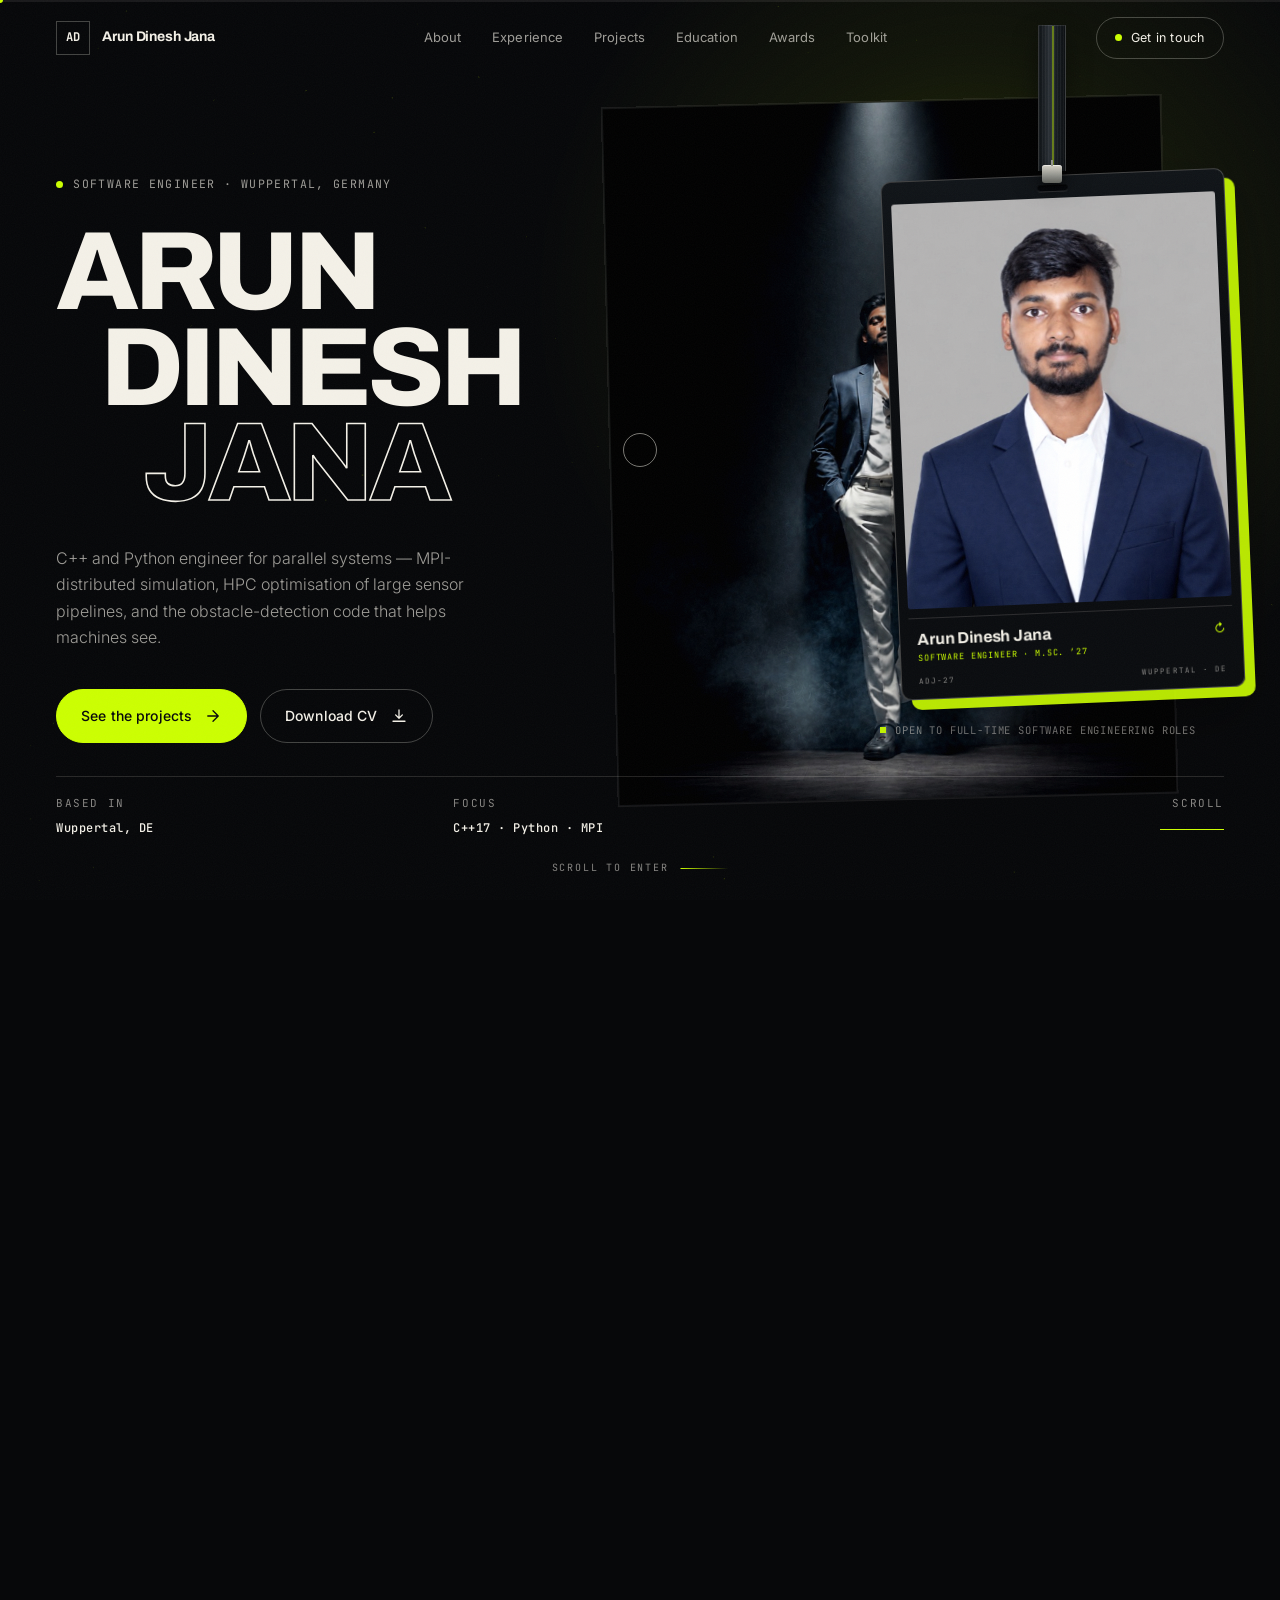
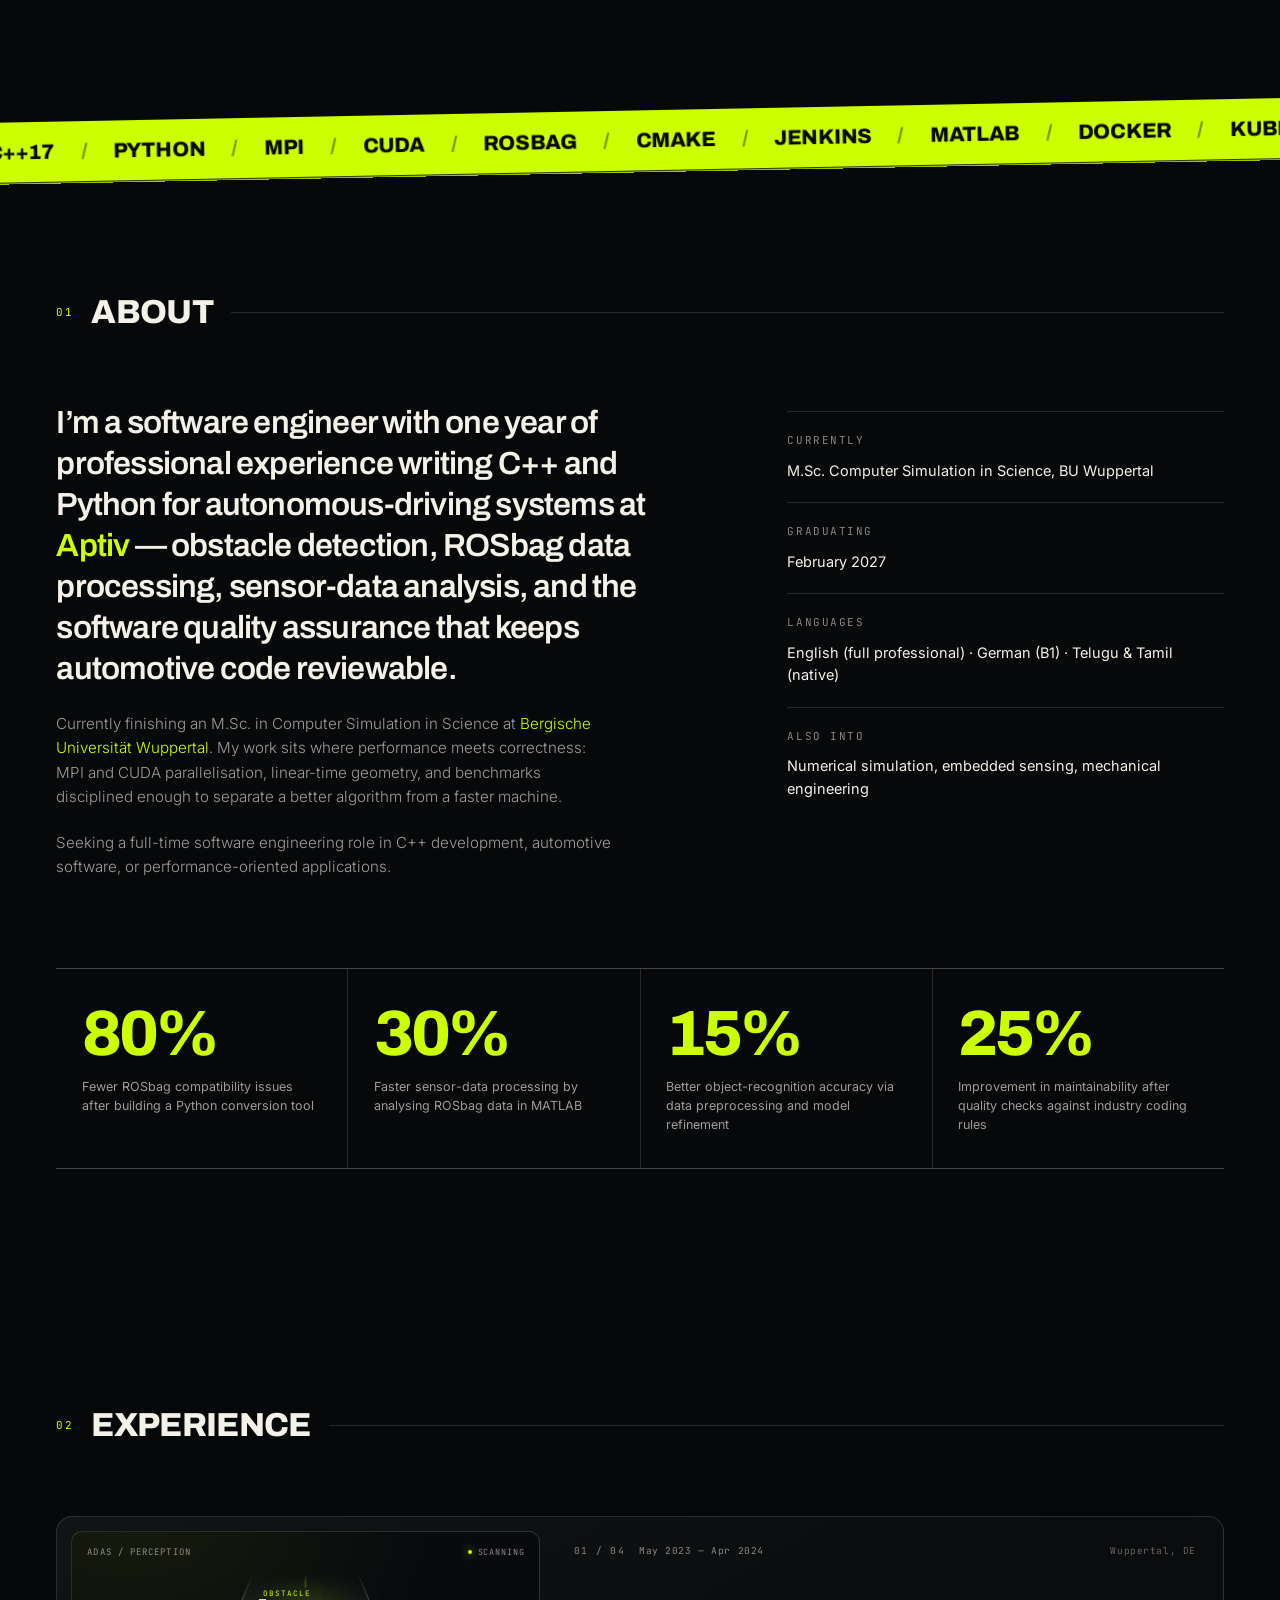
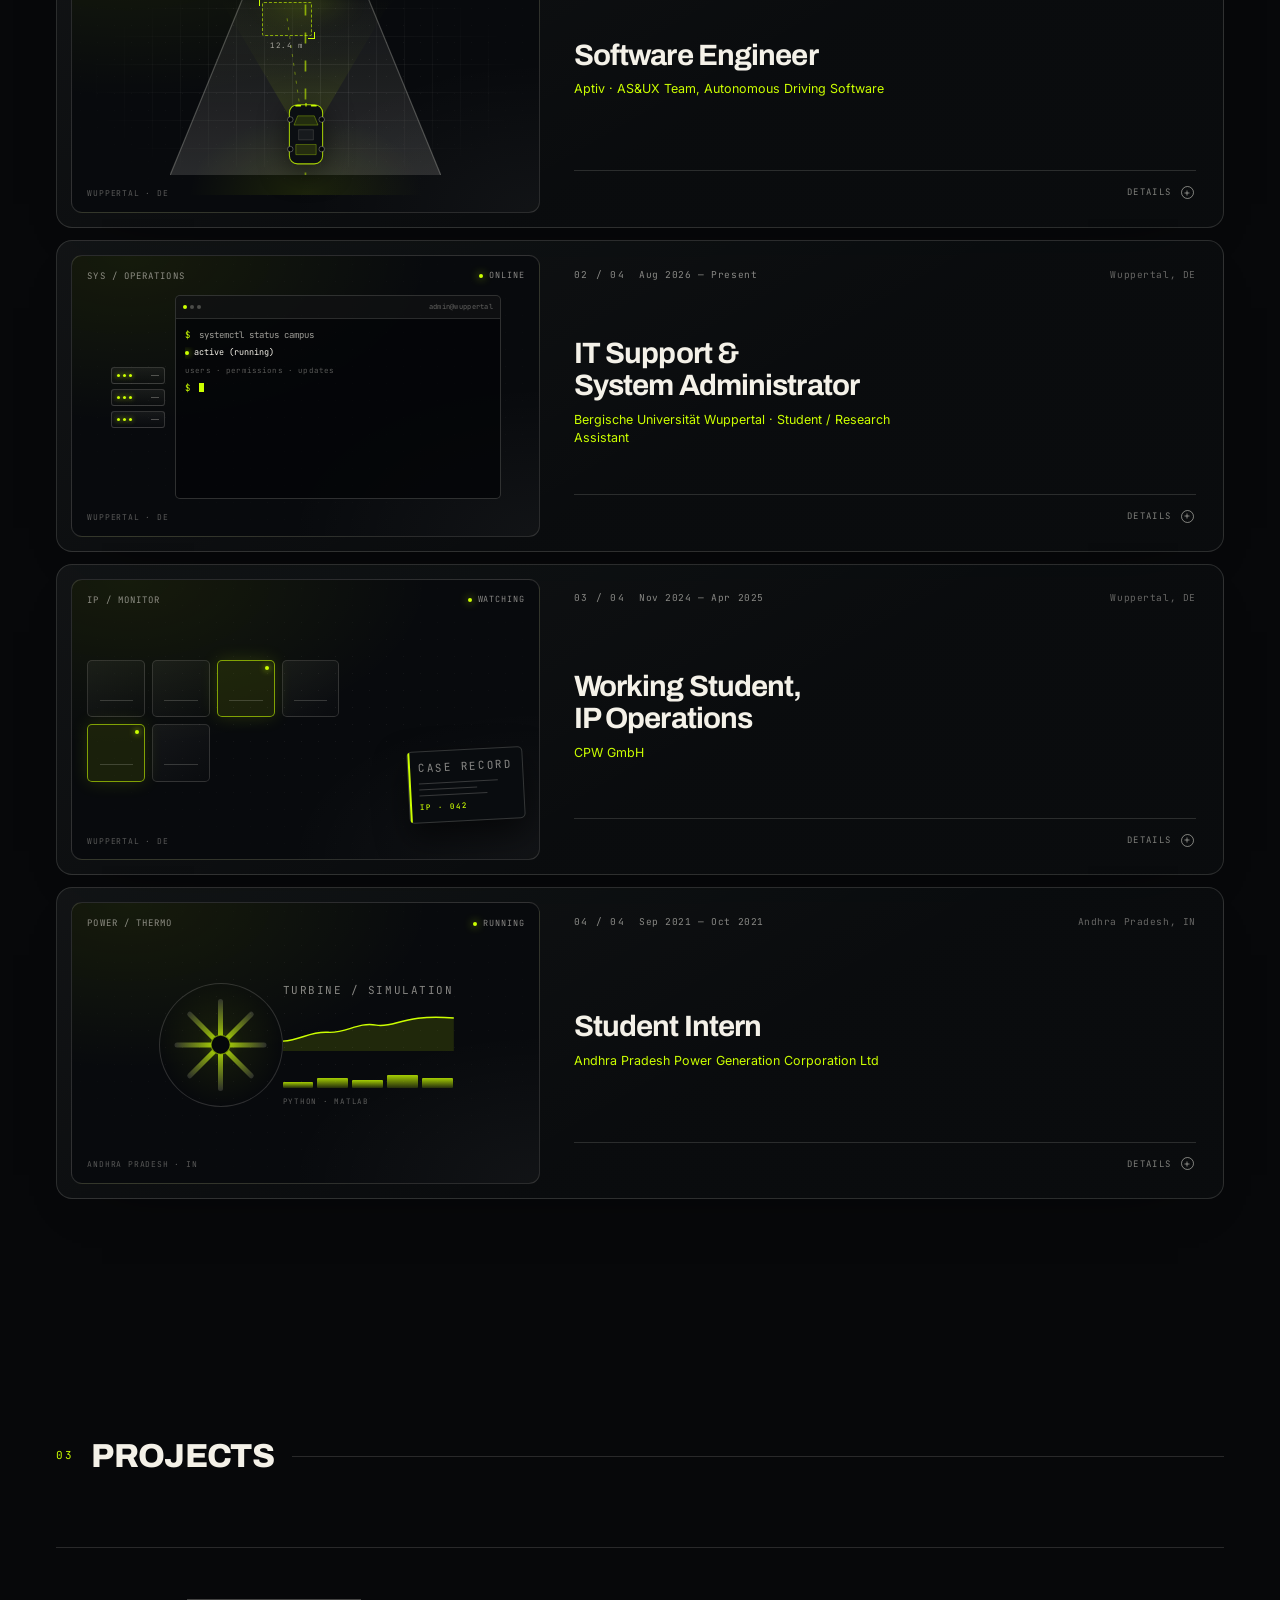
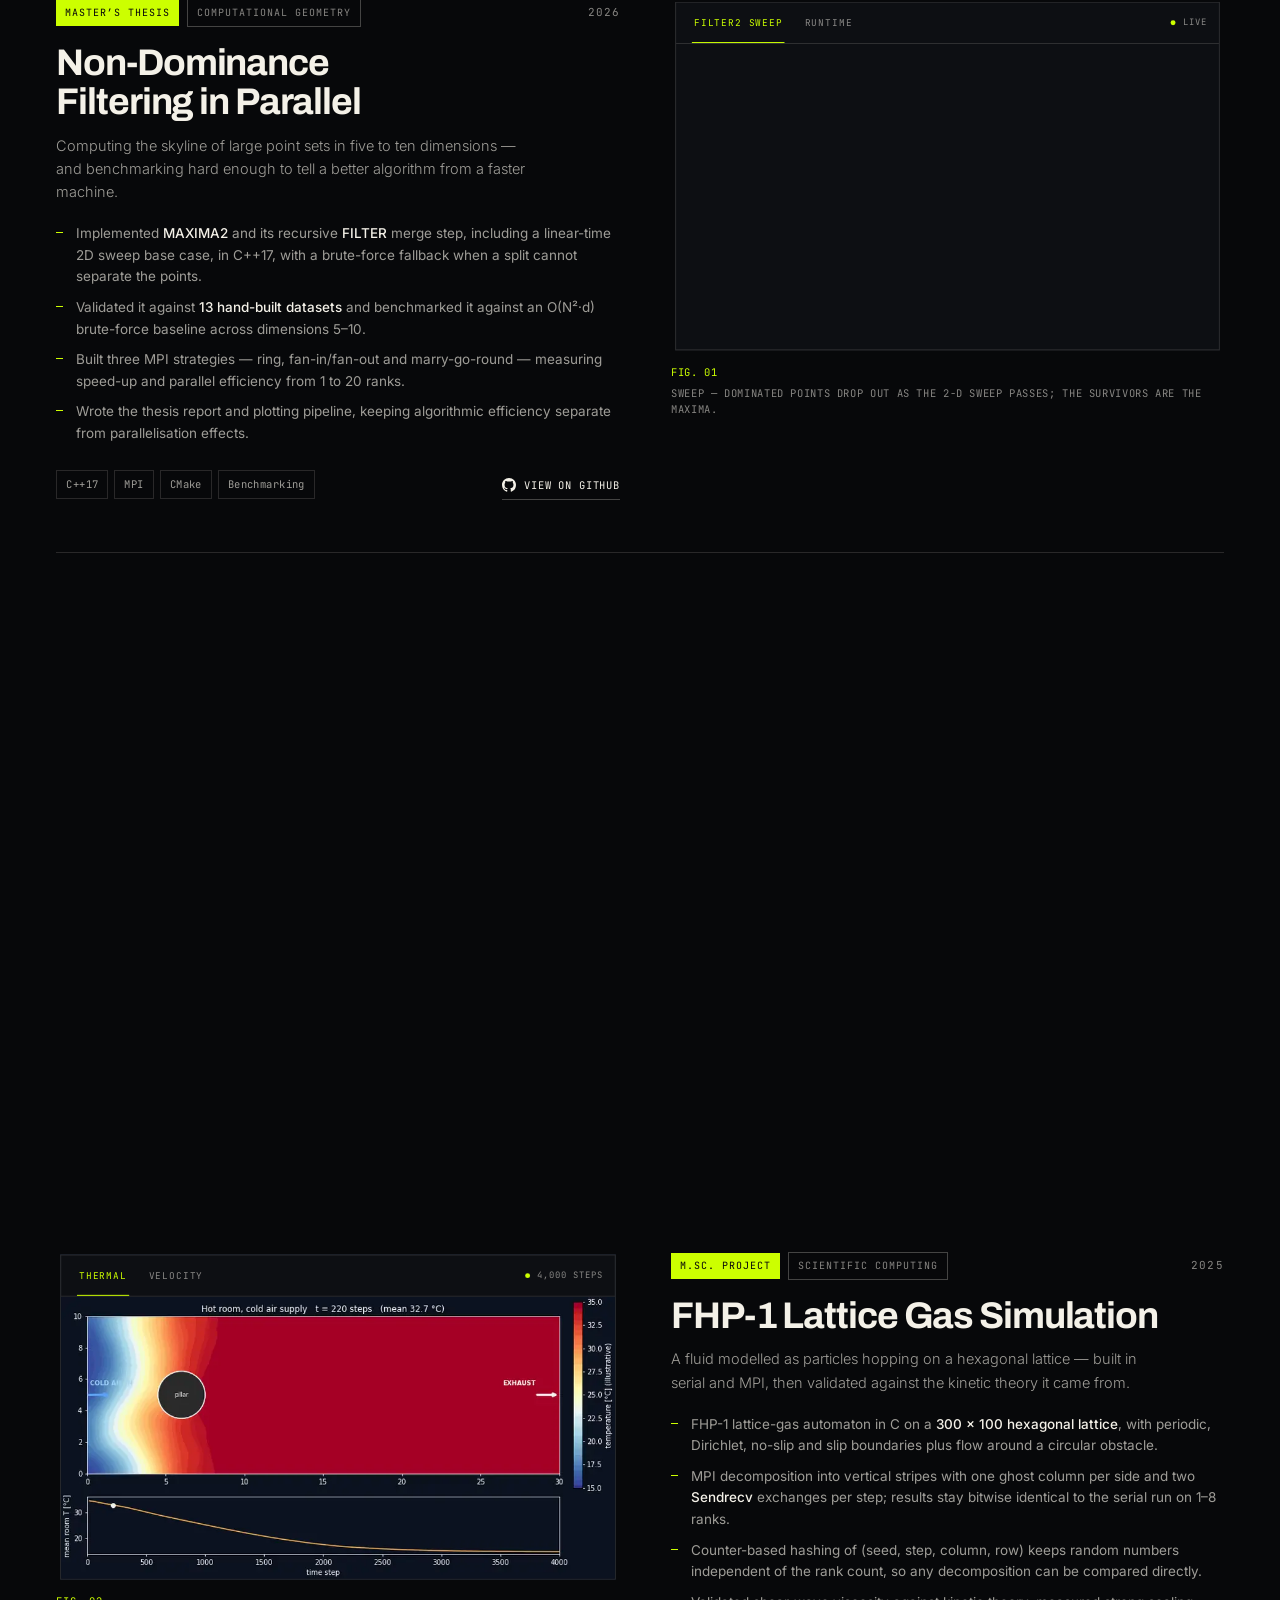
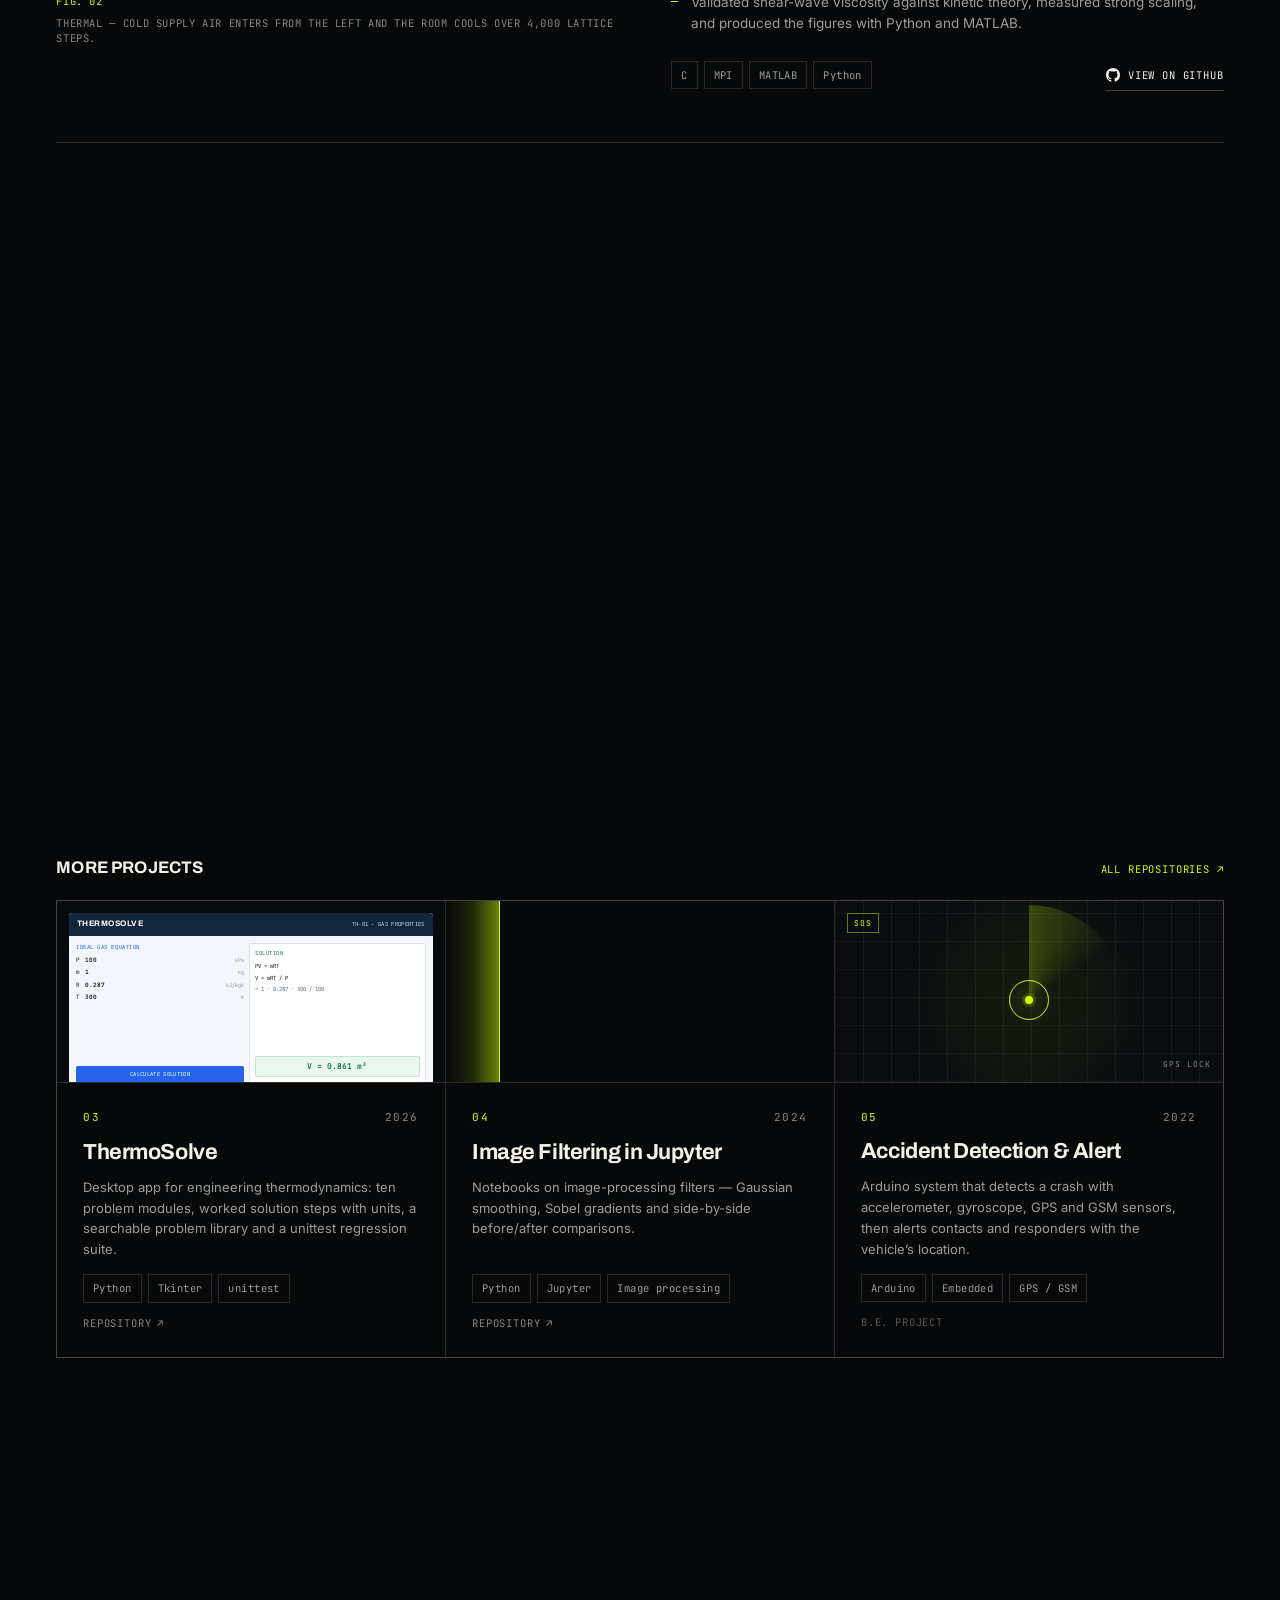
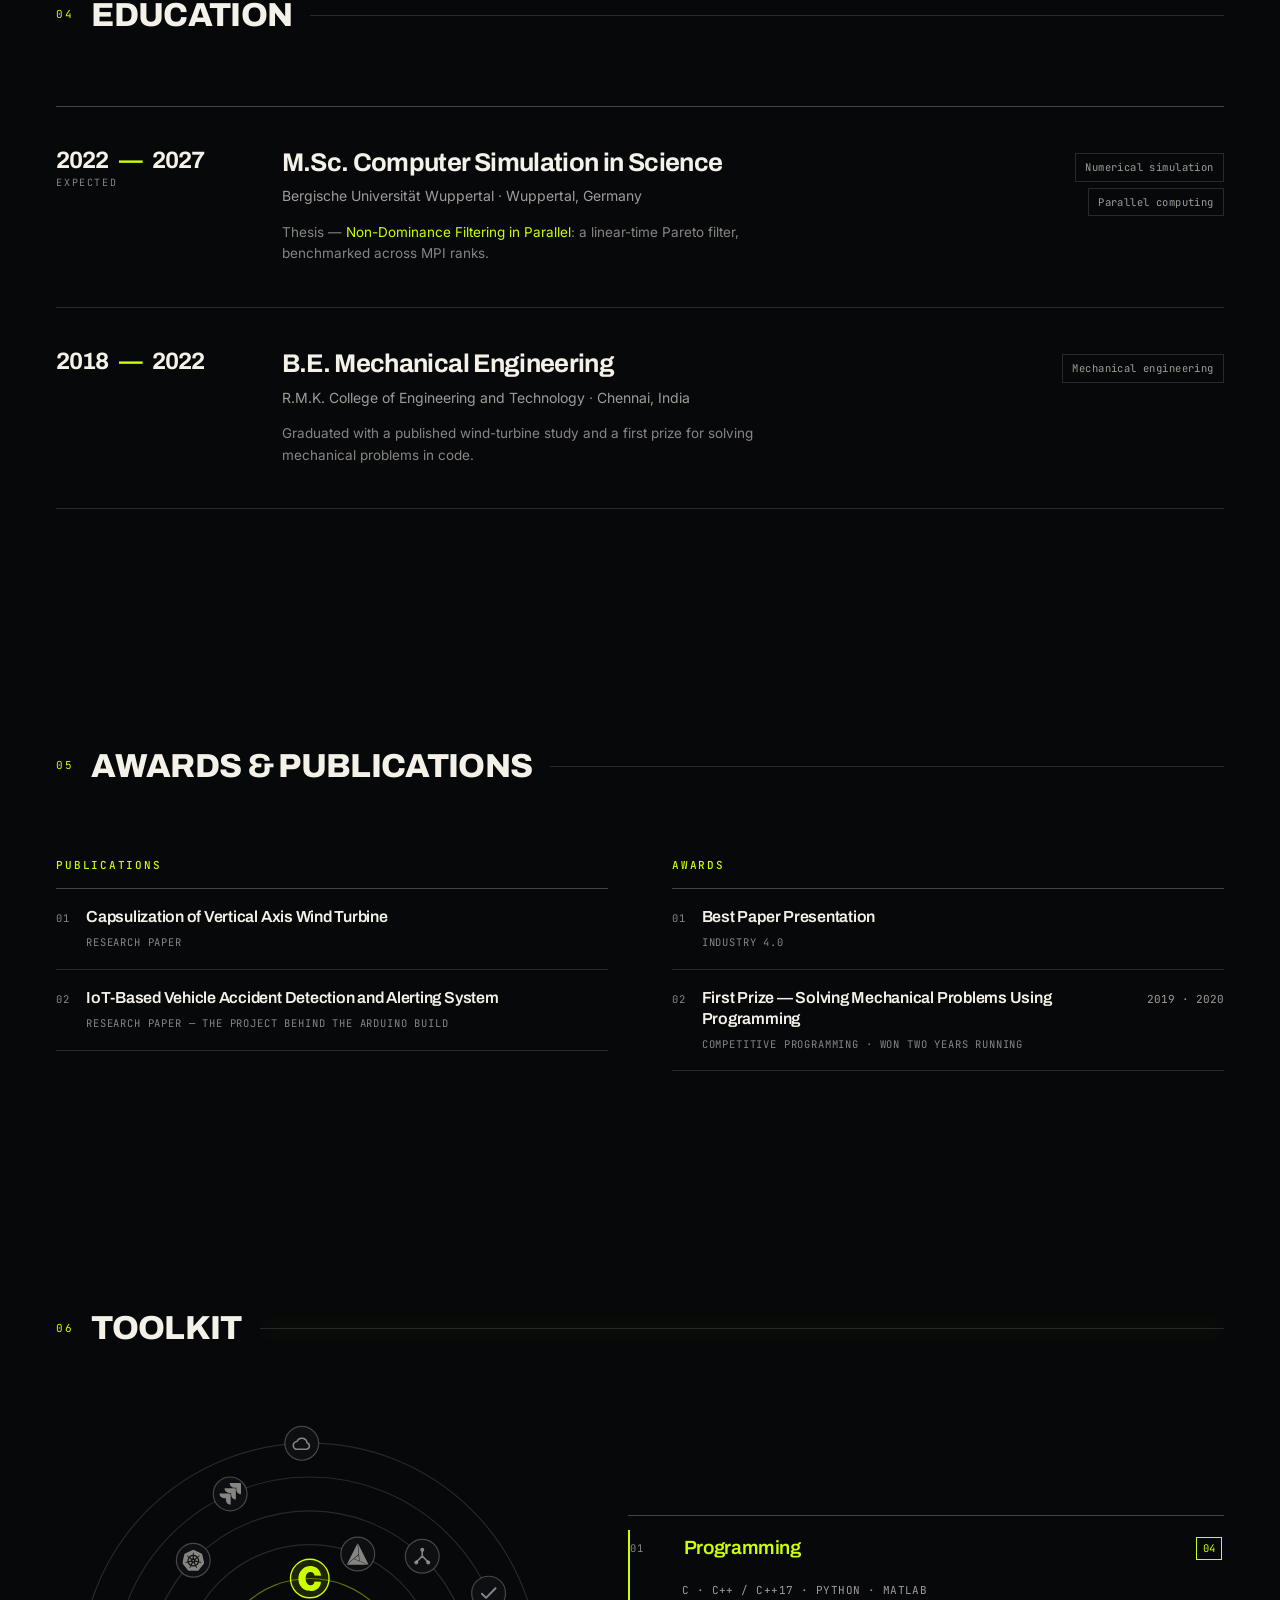
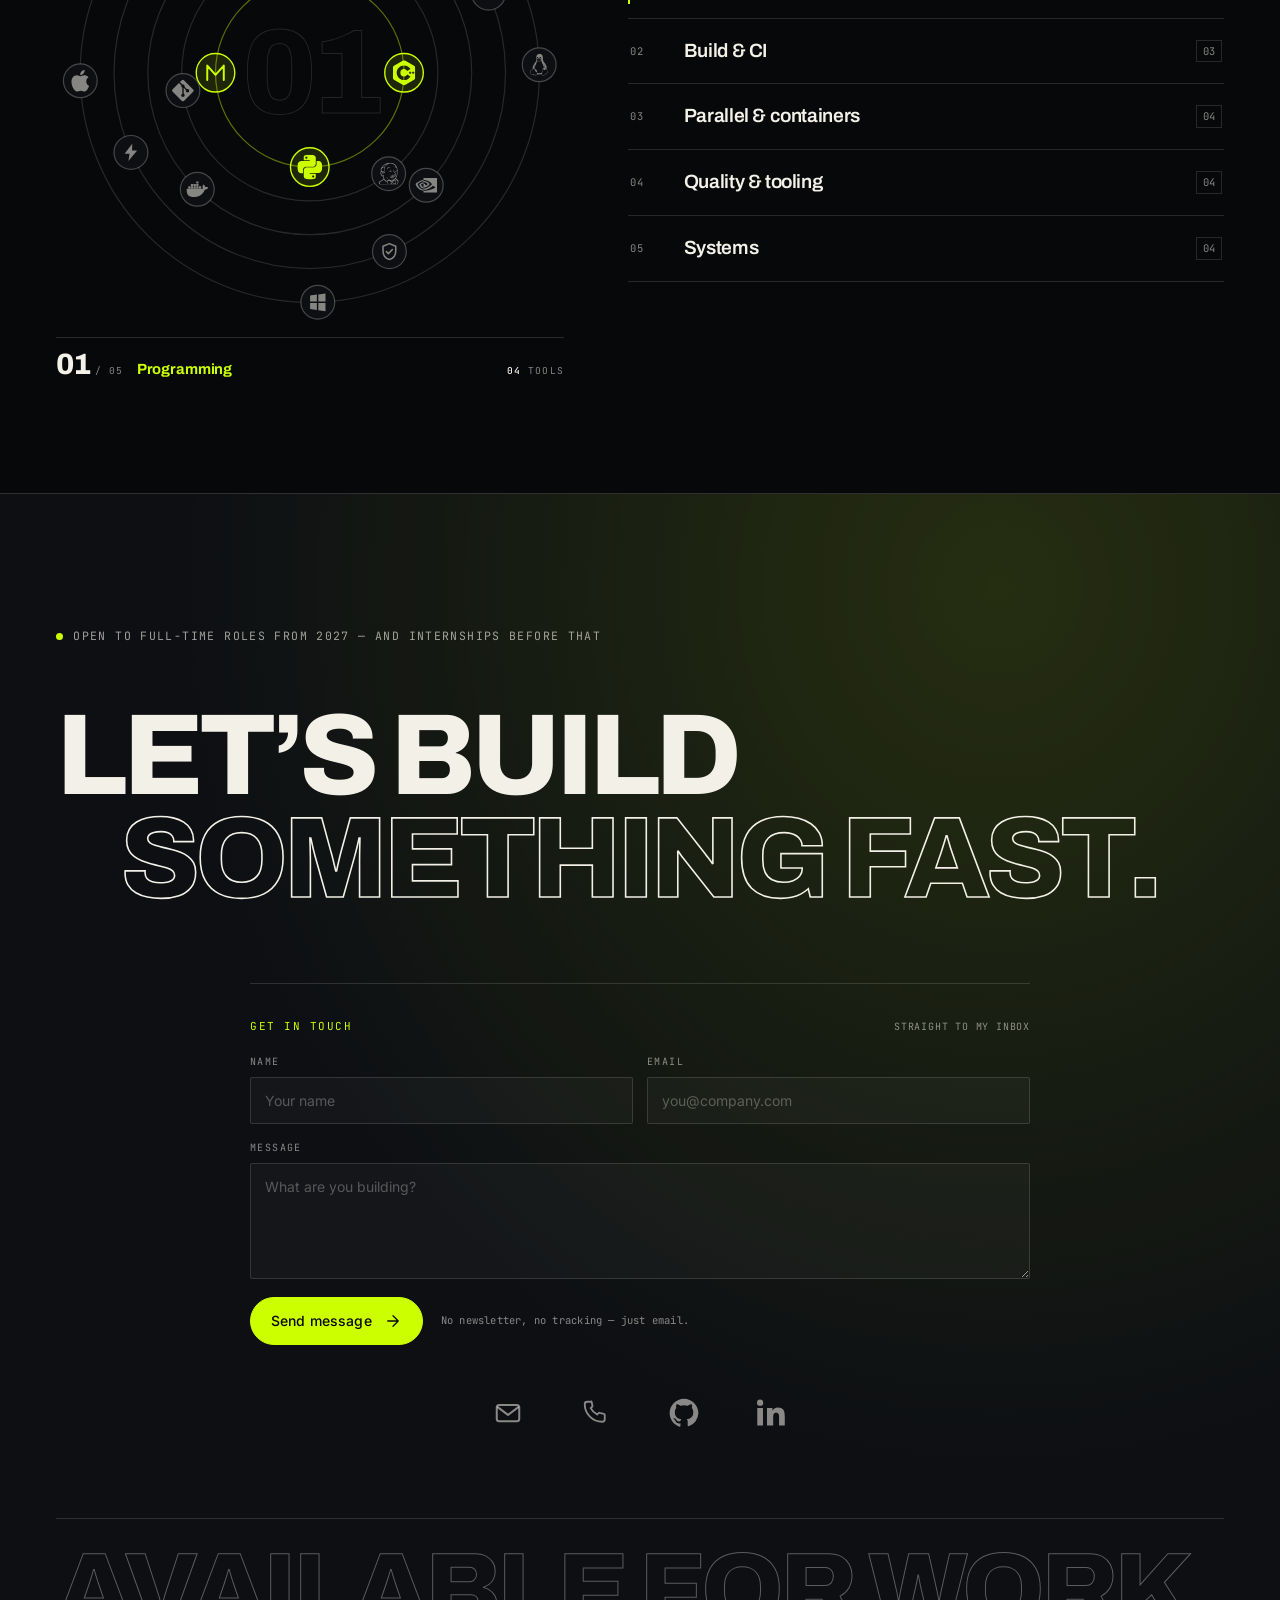
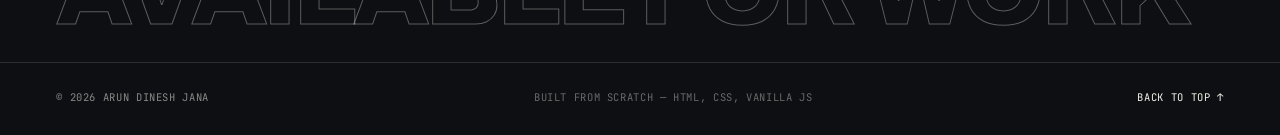
==== commit 631fbae1: "Give shared links a real preview card and lead the hero with MPI and HPC. The social tags pointed at" ====
--- a/index.html
+++ b/index.html
@@ -4,15 +4,30 @@
 <meta charset="utf-8" />
 <meta name="viewport" content="width=device-width, initial-scale=1" />
 <title>Arun Dinesh Jana — Software Engineer, C++ &amp; Python</title>
-<meta name="description" content="Arun Dinesh Jana is a software engineer in Wuppertal, Germany, building C++ and Python systems for autonomous driving, sensor-data pipelines, parallel algorithms and open-source tools." />
+<meta name="description" content="Arun Dinesh Jana is a software engineer in Wuppertal, Germany, building C++ and Python systems for MPI-parallel simulation, HPC sensor-data pipelines and autonomous driving." />
 <meta name="author" content="Arun Dinesh Jana" />
 <meta name="theme-color" content="#07080A" />
-
+<link rel="canonical" href="https://janaarundinesh.github.io/Portfolio/" />
+
+<!-- Social preview. Crawlers require absolute URLs here, so this block names the
+     live GitHub Pages origin; if the site moves to another domain, change these
+     four URLs (og:url, og:image, twitter:image, canonical) together. -->
 <meta property="og:type" content="website" />
+<meta property="og:site_name" content="Arun Dinesh Jana" />
+<meta property="og:url" content="https://janaarundinesh.github.io/Portfolio/" />
 <meta property="og:title" content="Arun Dinesh Jana — Software Engineer, C++ &amp; Python" />
-<meta property="og:description" content="C++ and Python engineer working on autonomous-driving software, sensor data and performance-oriented systems." />
-<meta property="og:image" content="assets/portrait.jpg" />
+<meta property="og:description" content="MPI and HPC-focused C++ and Python engineer: parallel simulation, autonomous-driving software and performance-critical systems." />
+<meta property="og:image" content="https://janaarundinesh.github.io/Portfolio/assets/preview.jpeg" />
+<meta property="og:image:secure_url" content="https://janaarundinesh.github.io/Portfolio/assets/preview.jpeg" />
+<meta property="og:image:type" content="image/jpeg" />
+<meta property="og:image:width" content="574" />
+<meta property="og:image:height" content="300" />
+<meta property="og:image:alt" content="Arun Dinesh Jana — C++, Python, MPI. Scientific computing and parallel algorithms." />
 <meta name="twitter:card" content="summary_large_image" />
+<meta name="twitter:title" content="Arun Dinesh Jana — Software Engineer, C++ &amp; Python" />
+<meta name="twitter:description" content="MPI and HPC-focused C++ and Python engineer: parallel simulation, autonomous-driving software and performance-critical systems." />
+<meta name="twitter:image" content="https://janaarundinesh.github.io/Portfolio/assets/preview.jpeg" />
+<meta name="twitter:image:alt" content="Arun Dinesh Jana — C++, Python, MPI. Scientific computing and parallel algorithms." />
 
 <link rel="icon" href="data:image/svg+xml,%3Csvg xmlns='http://www.w3.org/2000/svg' viewBox='0 0 64 64'%3E%3Crect width='64' height='64' fill='%2307080A'/%3E%3Ctext x='32' y='44' font-family='Helvetica,Arial,sans-serif' font-size='30' font-weight='700' fill='%23CCFF00' text-anchor='middle'%3EAD%3C/text%3E%3C/svg%3E" />
 
@@ -159,9 +174,9 @@
         </h1>
 
         <p class="hero__lede" data-intro="5">
-          C++ and Python engineer writing the software that helps machines see —
-          obstacle detection for autonomous driving, sensor-data pipelines,
-          and parallel algorithms that have to be right the first time.
+          C++ and Python engineer for parallel systems — MPI-distributed
+          simulation, HPC optimisation of large sensor pipelines, and the
+          obstacle-detection code that helps machines see.
         </p>
 
         <div class="hero__actions" data-intro="6">
@@ -204,17 +219,20 @@
             </div>
 
             <div class="hero__badge-face hero__badge-back" aria-hidden="true">
-              <span class="hero__badge-back-head">
-                <span class="mono-label">Access</span>
-                <span class="hero__badge-chip"></span>
-              </span>
-              <strong class="hero__badge-back-title">All areas</strong>
-              <p class="hero__badge-back-copy">C++ · Python · ROSbag<br />Autonomous driving &amp; sensor systems</p>
-              <span class="hero__badge-barcode" aria-hidden="true"></span>
-              <span class="hero__badge-line hero__badge-line--foot">
-                <span class="hero__badge-id">ADJ-27</span>
-                <span class="hero__badge-id">SCAN ME</span>
-              </span>
+              <dl class="hero__badge-spec">
+                <div class="hero__badge-spec-row">
+                  <dt>Date of birth</dt>
+                  <dd>02 May 2000</dd>
+                </div>
+                <div class="hero__badge-spec-row">
+                  <dt>Location</dt>
+                  <dd>Wuppertal, DE</dd>
+                </div>
+                <div class="hero__badge-spec-row">
+                  <dt>Gender</dt>
+                  <dd>Male</dd>
+                </div>
+              </dl>
             </div>
           </div>
 
--- a/styles.css
+++ b/styles.css
@@ -739,52 +739,40 @@
   inset: 0;
   display: flex;
   flex-direction: column;
-  gap: 12px;
-  padding: 20px 18px 16px;
+  justify-content: center;
+  padding: 26px 18px;
   transform: rotateY(180deg);
   background:
     radial-gradient(120% 90% at 82% 0%, rgba(204, 255, 0, 0.13), transparent 60%),
     #0a0c0f;
 }
-.hero__badge-back-head {
-  display: flex;
-  align-items: center;
-  justify-content: space-between;
-  gap: 12px;
-}
-.hero__badge-chip {
-  width: 27px;
-  height: 20px;
-  border-radius: 3px;
-  background:
-    linear-gradient(135deg, rgba(255, 255, 255, 0.35), transparent 55%),
-    linear-gradient(145deg, #d9d5c8, #8a8b84 60%, #b9b6aa);
-  box-shadow: inset 0 0 0 1px rgba(0, 0, 0, 0.2);
-}
-.hero__badge-back-title {
+.hero__badge-spec {
+  display: grid;
+  margin: 0;
+  border-top: 1px solid rgba(244, 241, 232, 0.14);
+}
+.hero__badge-spec-row {
+  display: grid;
+  gap: 5px;
+  padding: 17px 2px;
+  border-bottom: 1px solid rgba(244, 241, 232, 0.14);
+}
+.hero__badge-spec dt {
+  margin: 0;
+  font-family: var(--mono);
+  font-size: 8px;
+  letter-spacing: 0.16em;
+  text-transform: uppercase;
+  color: var(--paper-faint);
+}
+.hero__badge-spec dd {
+  margin: 0;
   font-family: var(--display);
-  font-size: clamp(1.7rem, 2.6vw, 2.1rem);
-  font-weight: 800;
-  line-height: 0.95;
-  letter-spacing: -0.03em;
-  text-transform: uppercase;
-}
-.hero__badge-back-copy {
-  font-size: 12px;
-  line-height: 1.55;
-  color: var(--paper-dim);
-}
-.hero__badge-barcode {
-  height: 36px;
-  margin-top: auto;
-  opacity: 0.8;
-  background: repeating-linear-gradient(
-    90deg,
-    var(--paper) 0 2px,
-    transparent 2px 4px,
-    var(--paper) 4px 5px,
-    transparent 5px 9px
-  );
+  font-size: 1.05rem;
+  font-weight: 700;
+  line-height: 1.15;
+  letter-spacing: -0.01em;
+  color: var(--paper);
 }
 
 .hero__badge-flip {
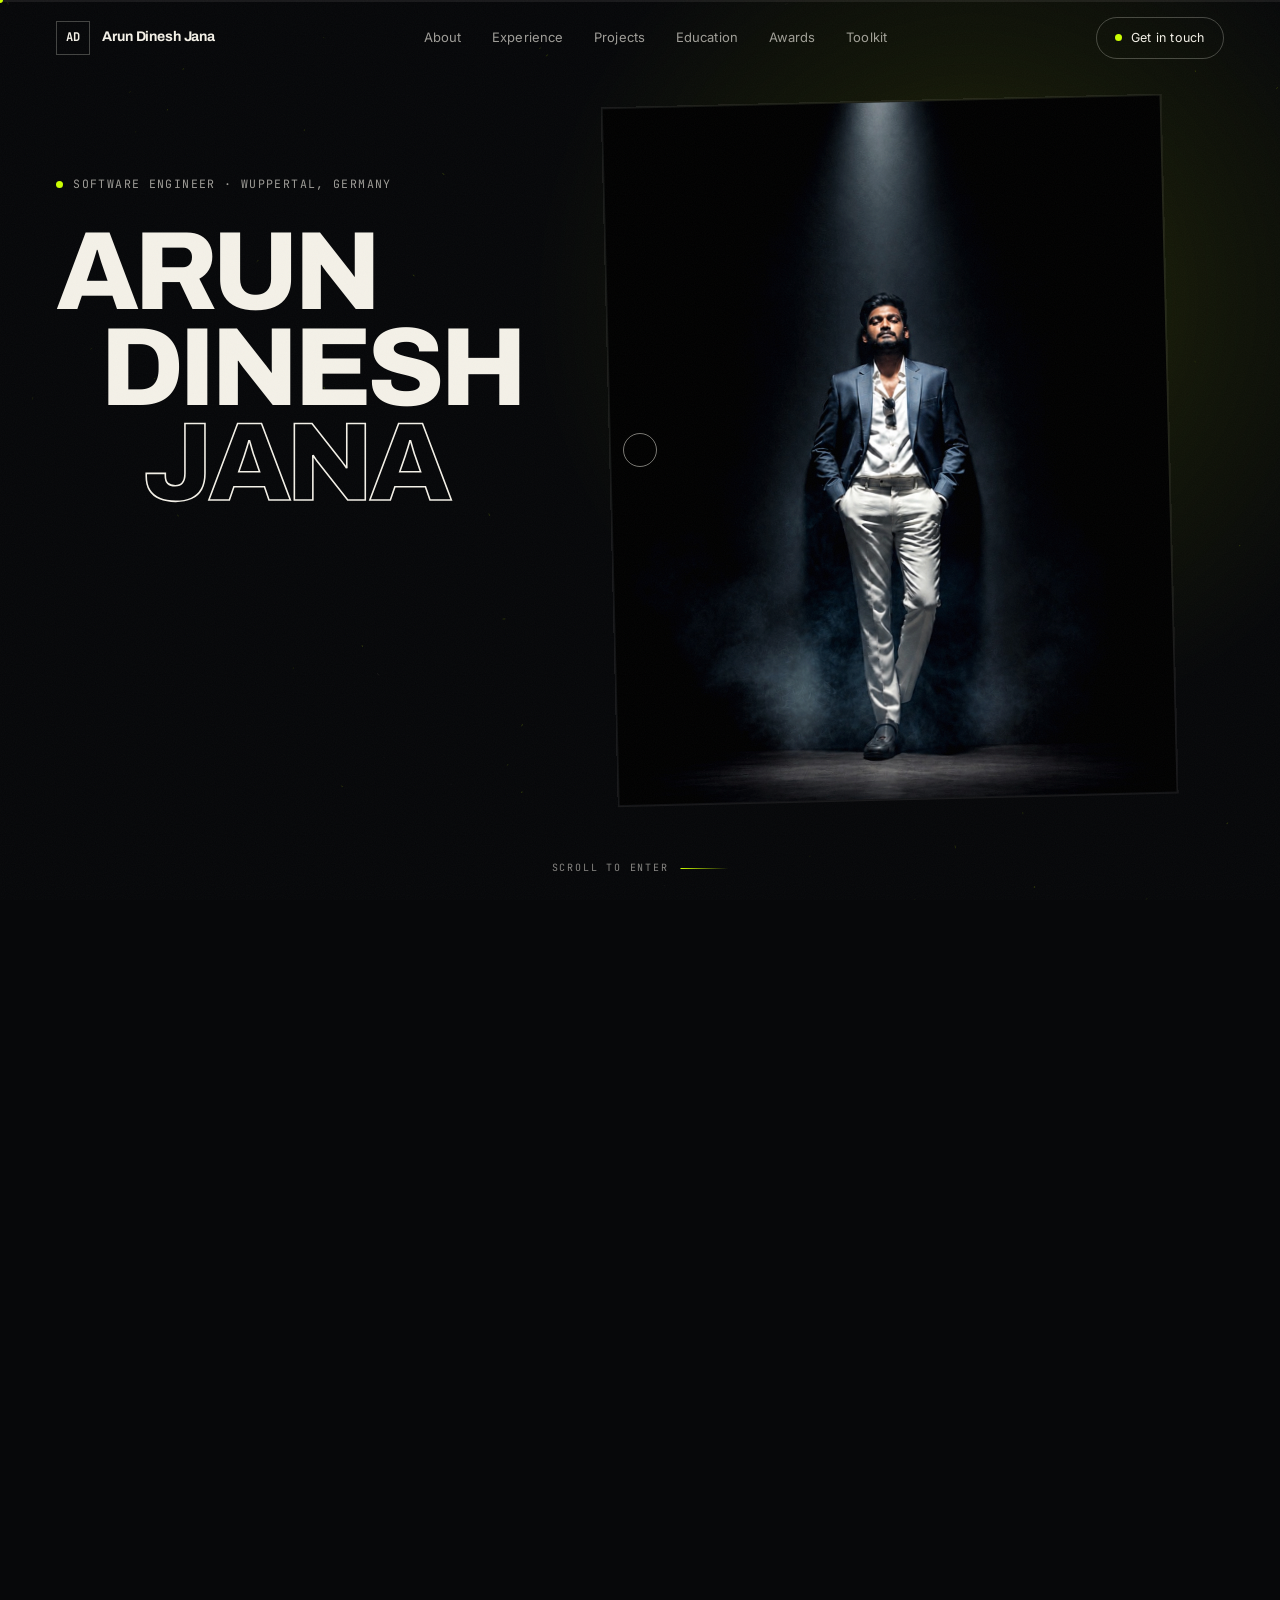
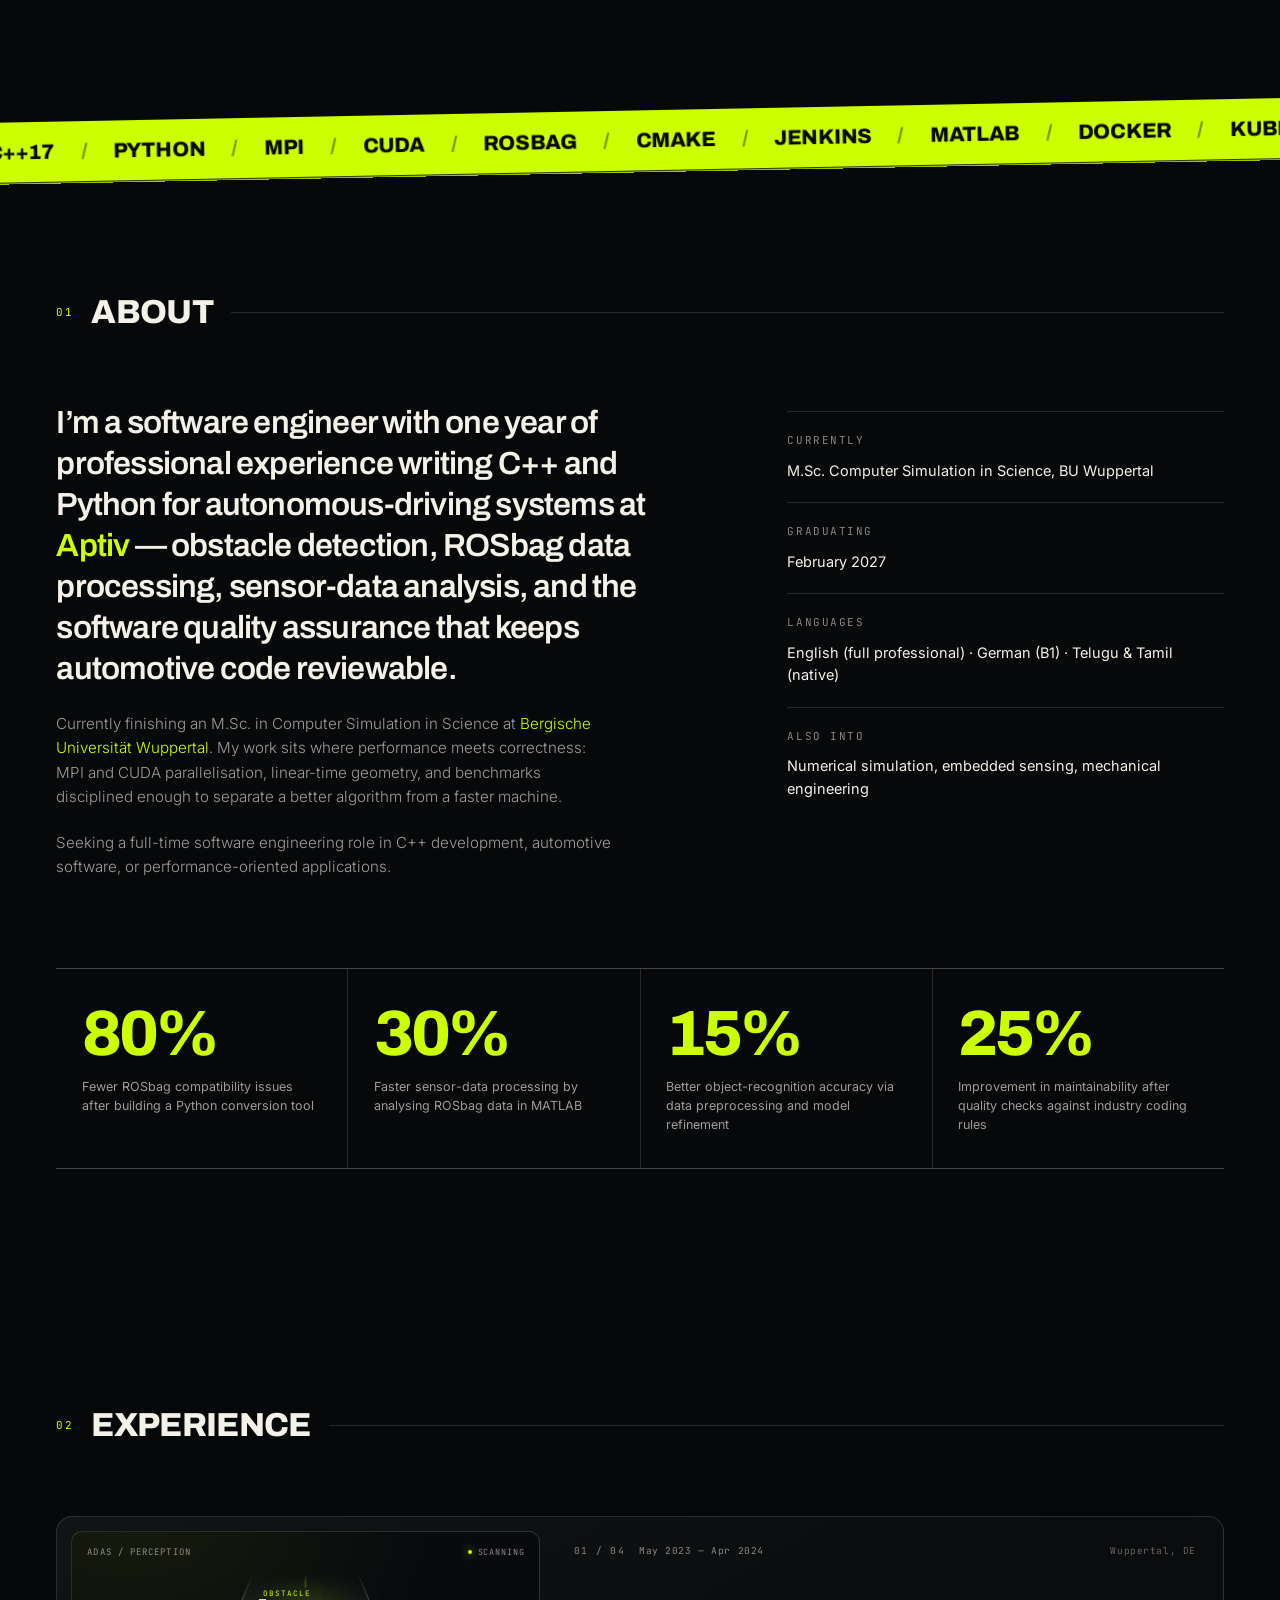
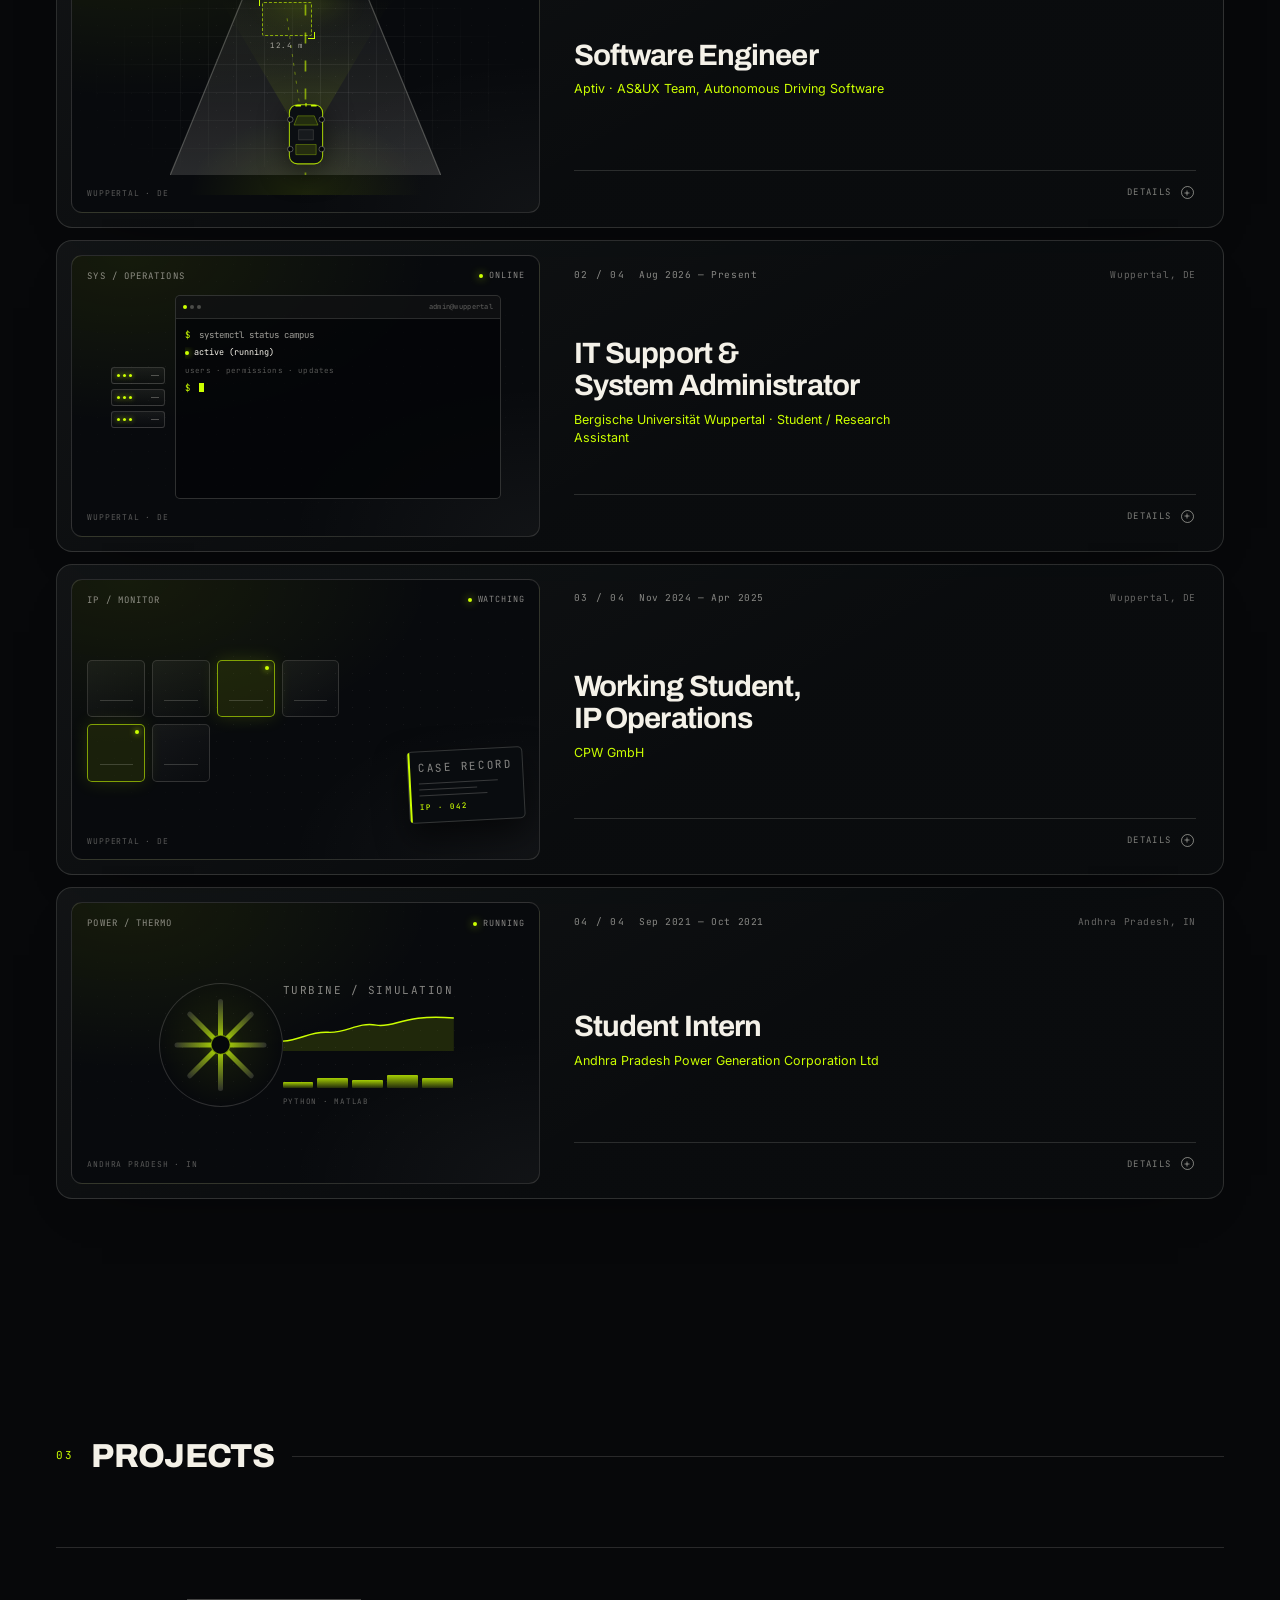
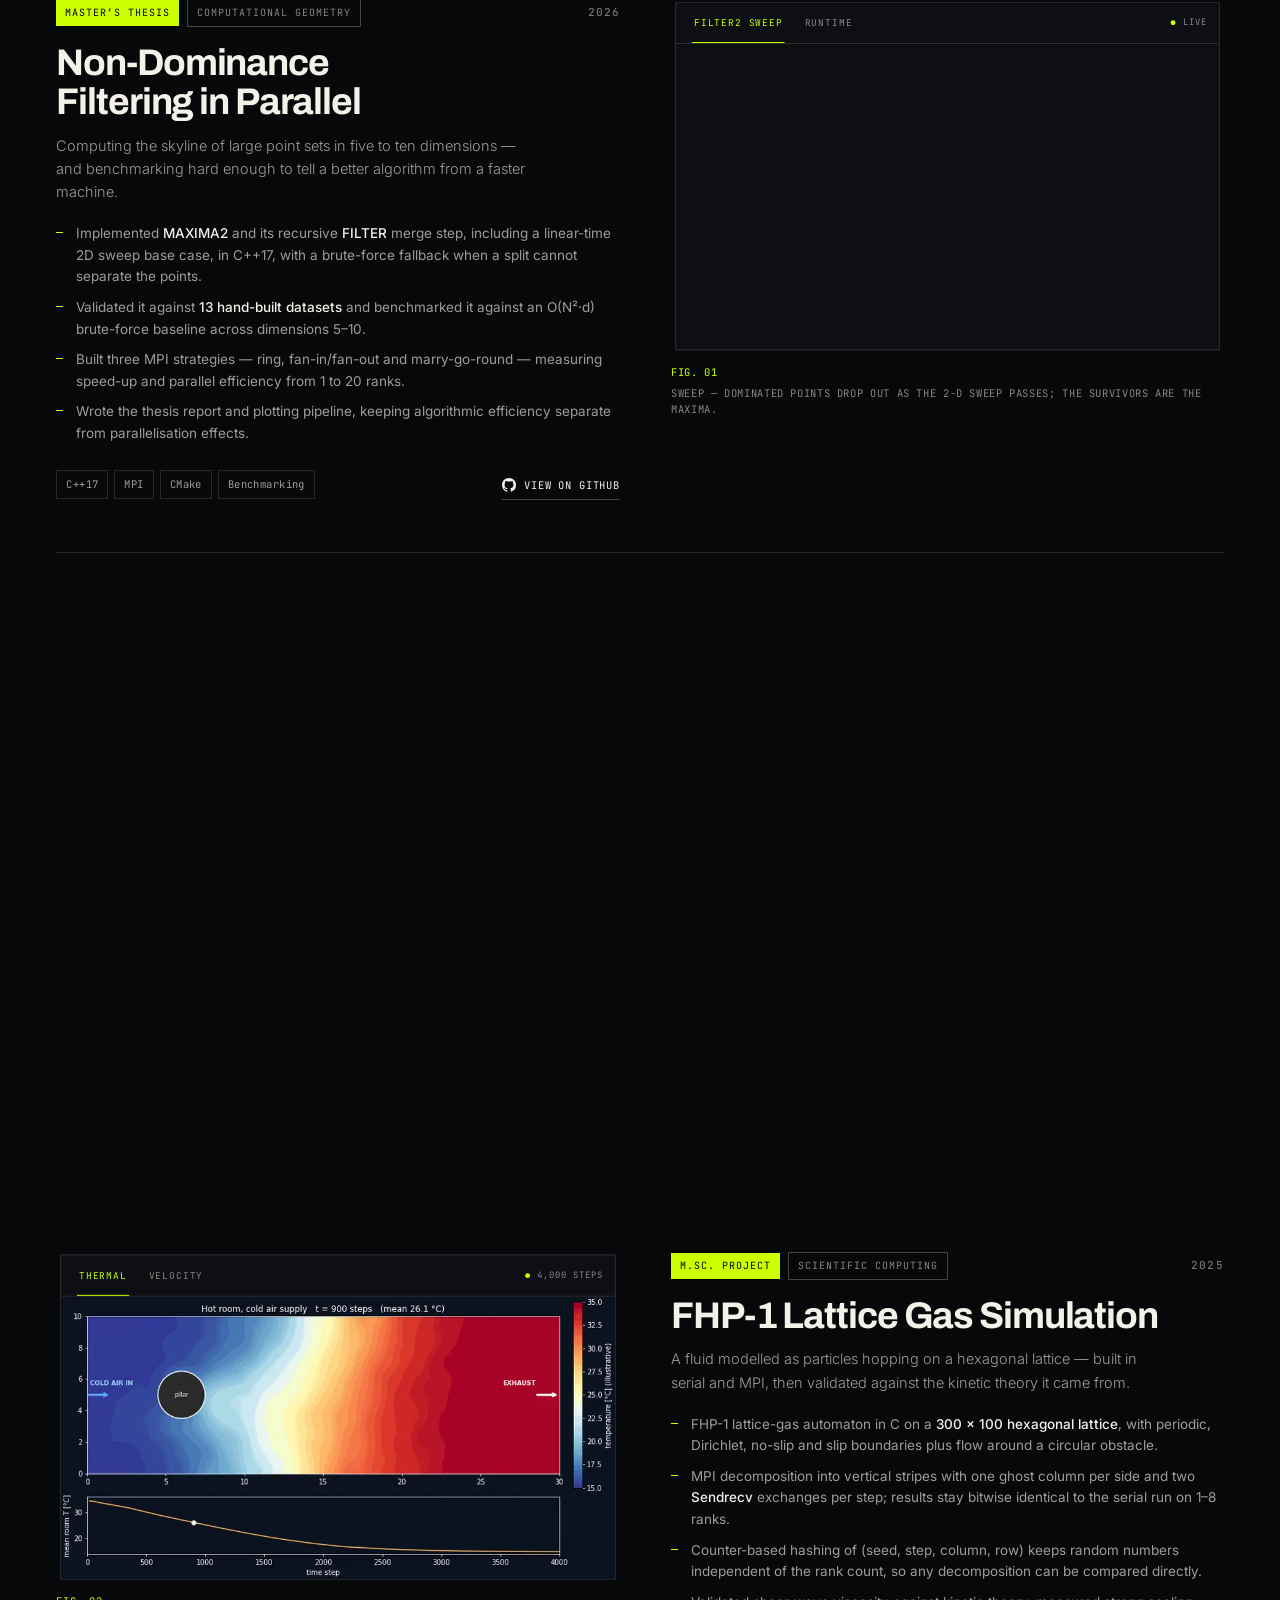
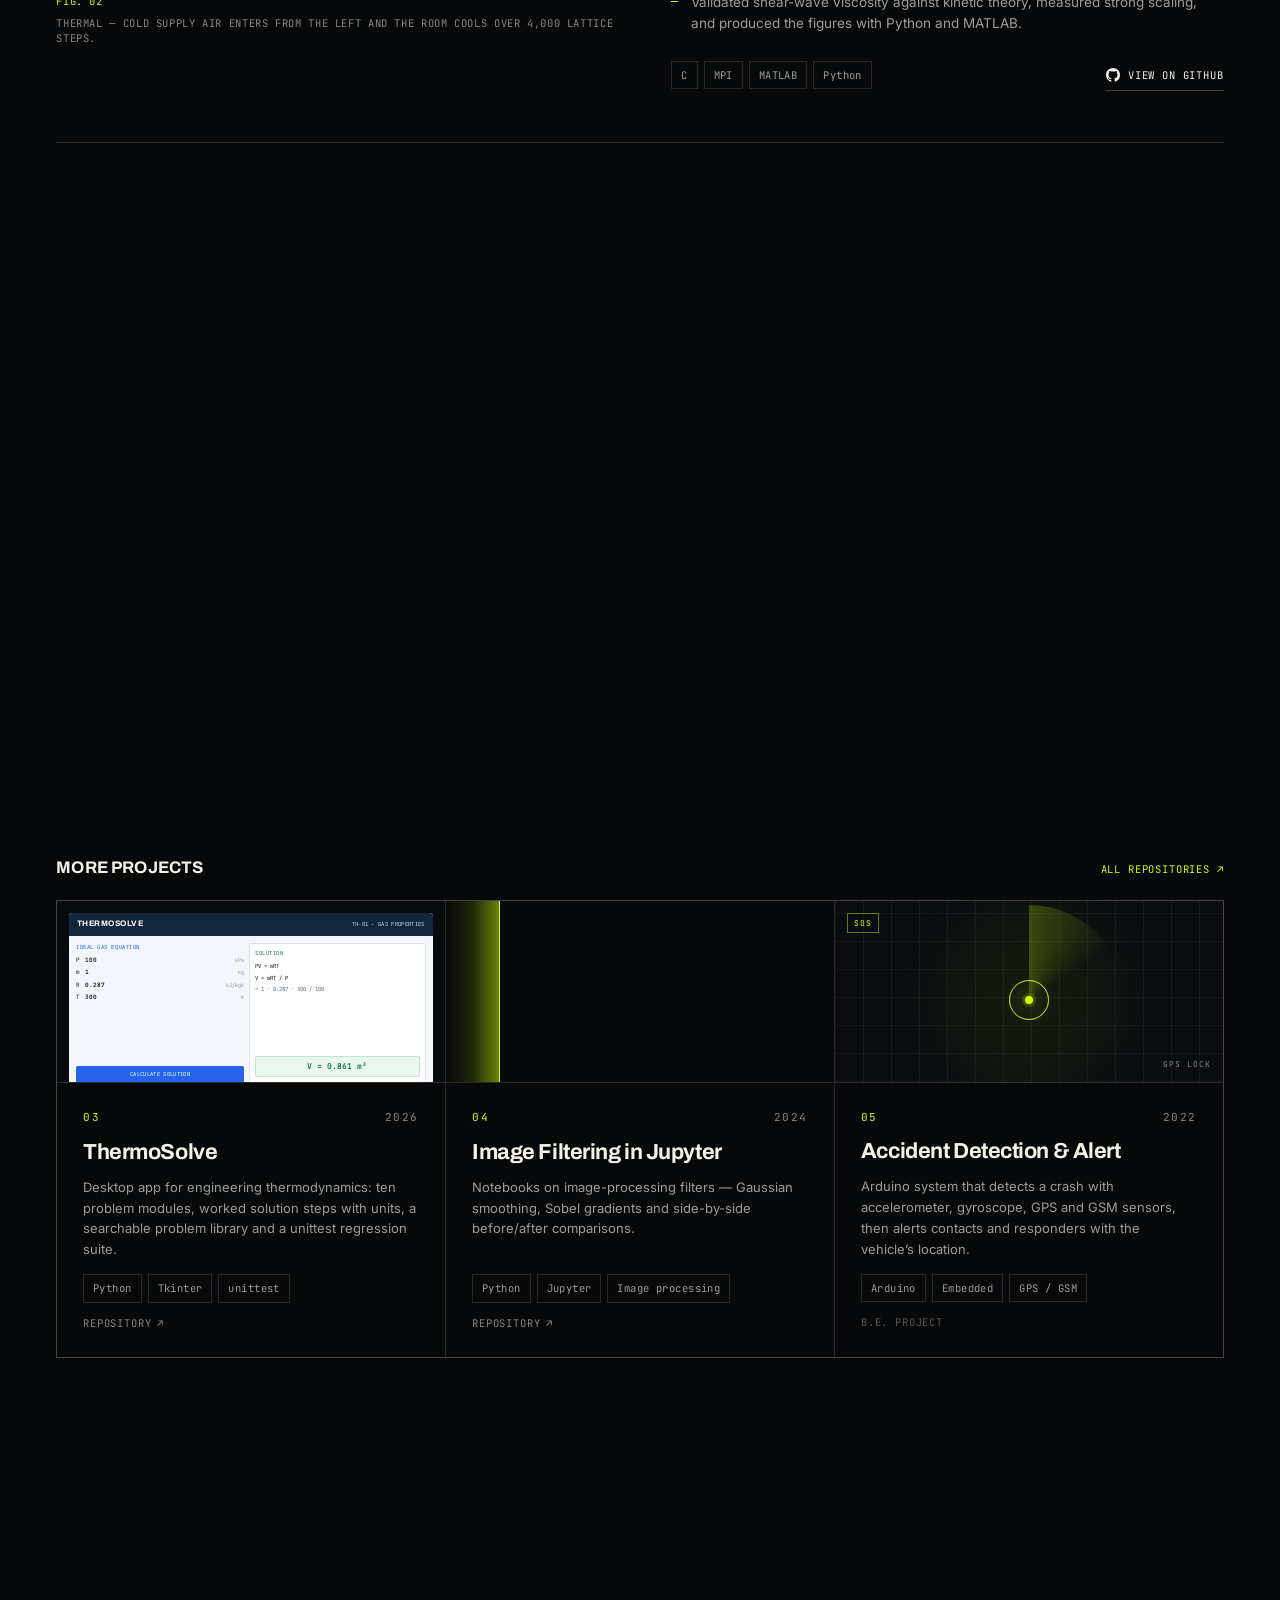
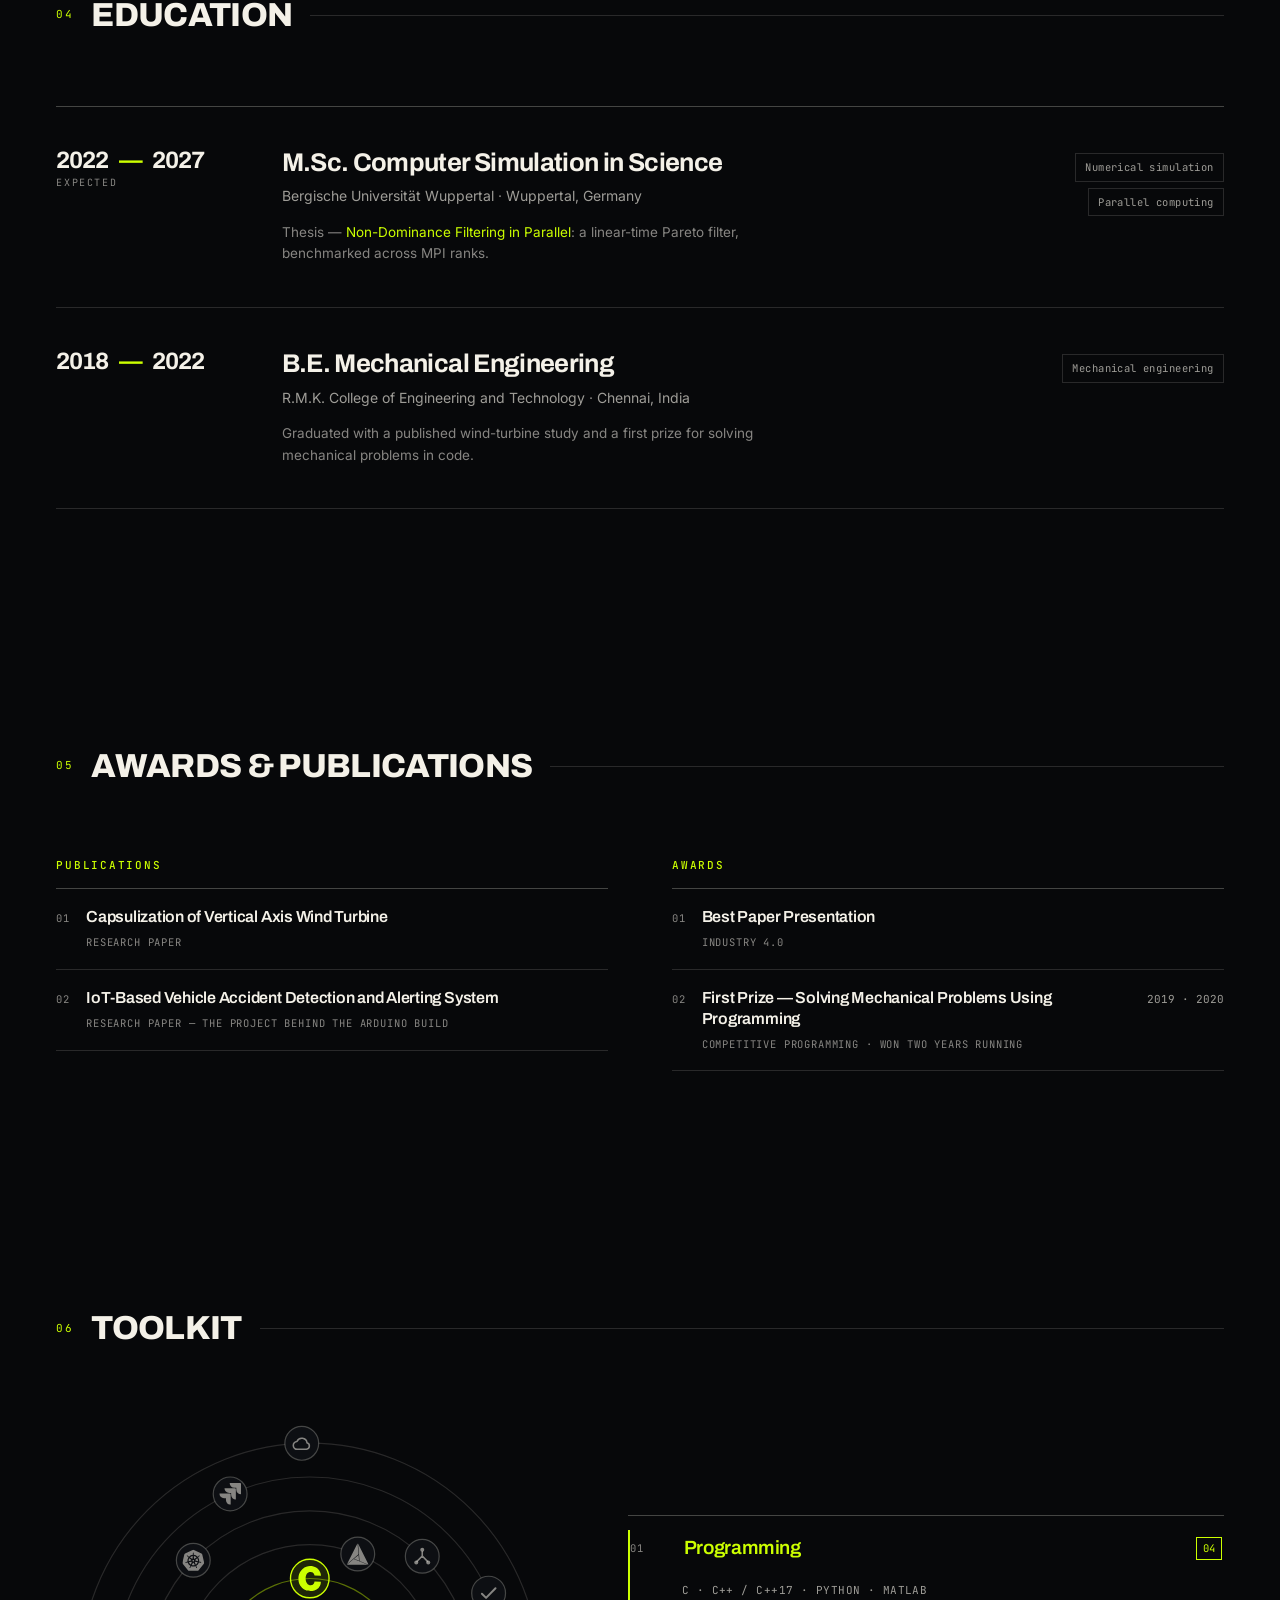
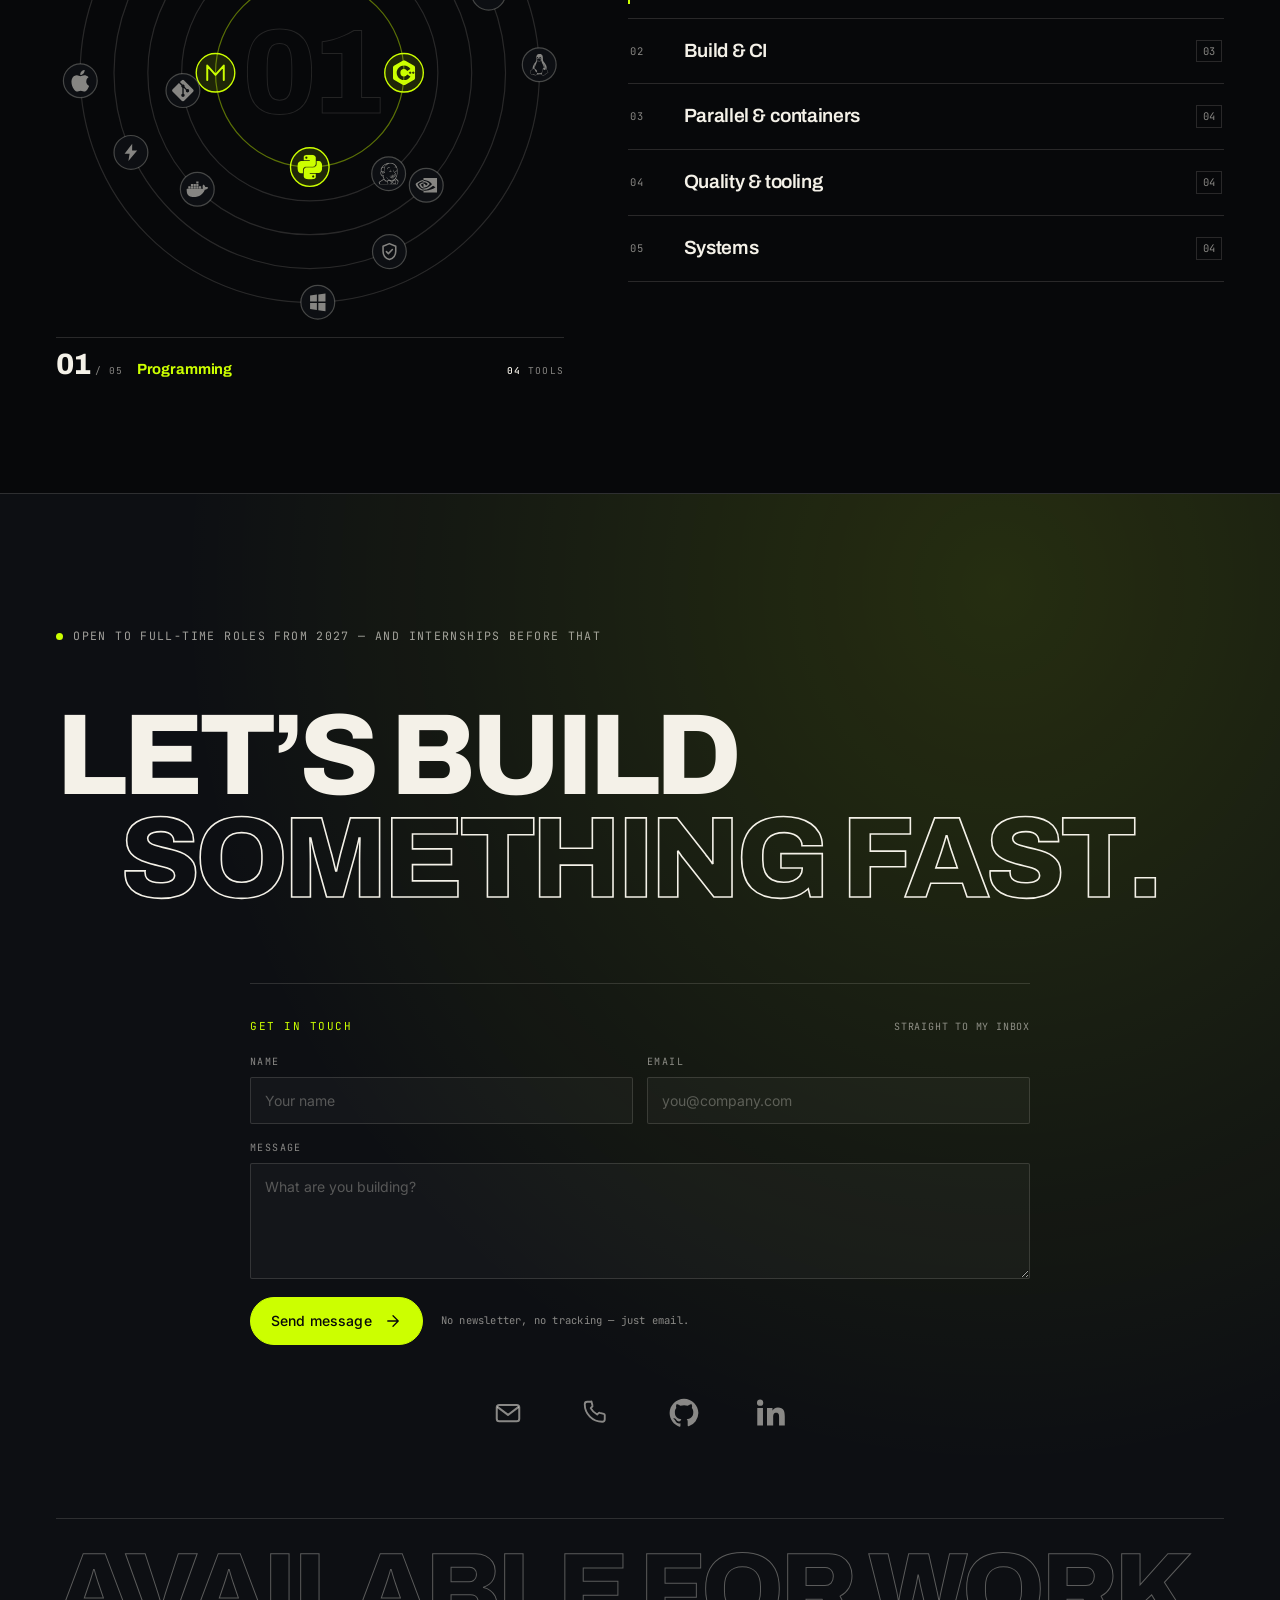
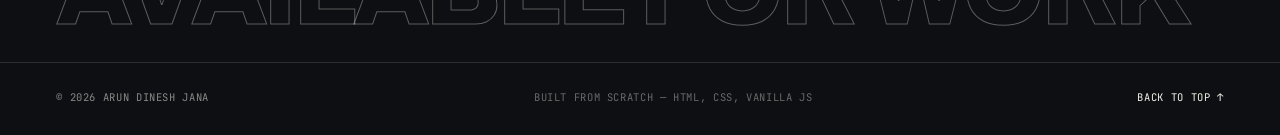
==== commit 5e6715e8: "Render the preview card at 1200 × 630 so shared links show it sharp. The card was a 574-wide export," ====
--- a/index.html
+++ b/index.html
@@ -20,8 +20,8 @@
 <meta property="og:image" content="https://janaarundinesh.github.io/Portfolio/assets/preview.jpeg" />
 <meta property="og:image:secure_url" content="https://janaarundinesh.github.io/Portfolio/assets/preview.jpeg" />
 <meta property="og:image:type" content="image/jpeg" />
-<meta property="og:image:width" content="574" />
-<meta property="og:image:height" content="300" />
+<meta property="og:image:width" content="1200" />
+<meta property="og:image:height" content="630" />
 <meta property="og:image:alt" content="Arun Dinesh Jana — C++, Python, MPI. Scientific computing and parallel algorithms." />
 <meta name="twitter:card" content="summary_large_image" />
 <meta name="twitter:title" content="Arun Dinesh Jana — Software Engineer, C++ &amp; Python" />
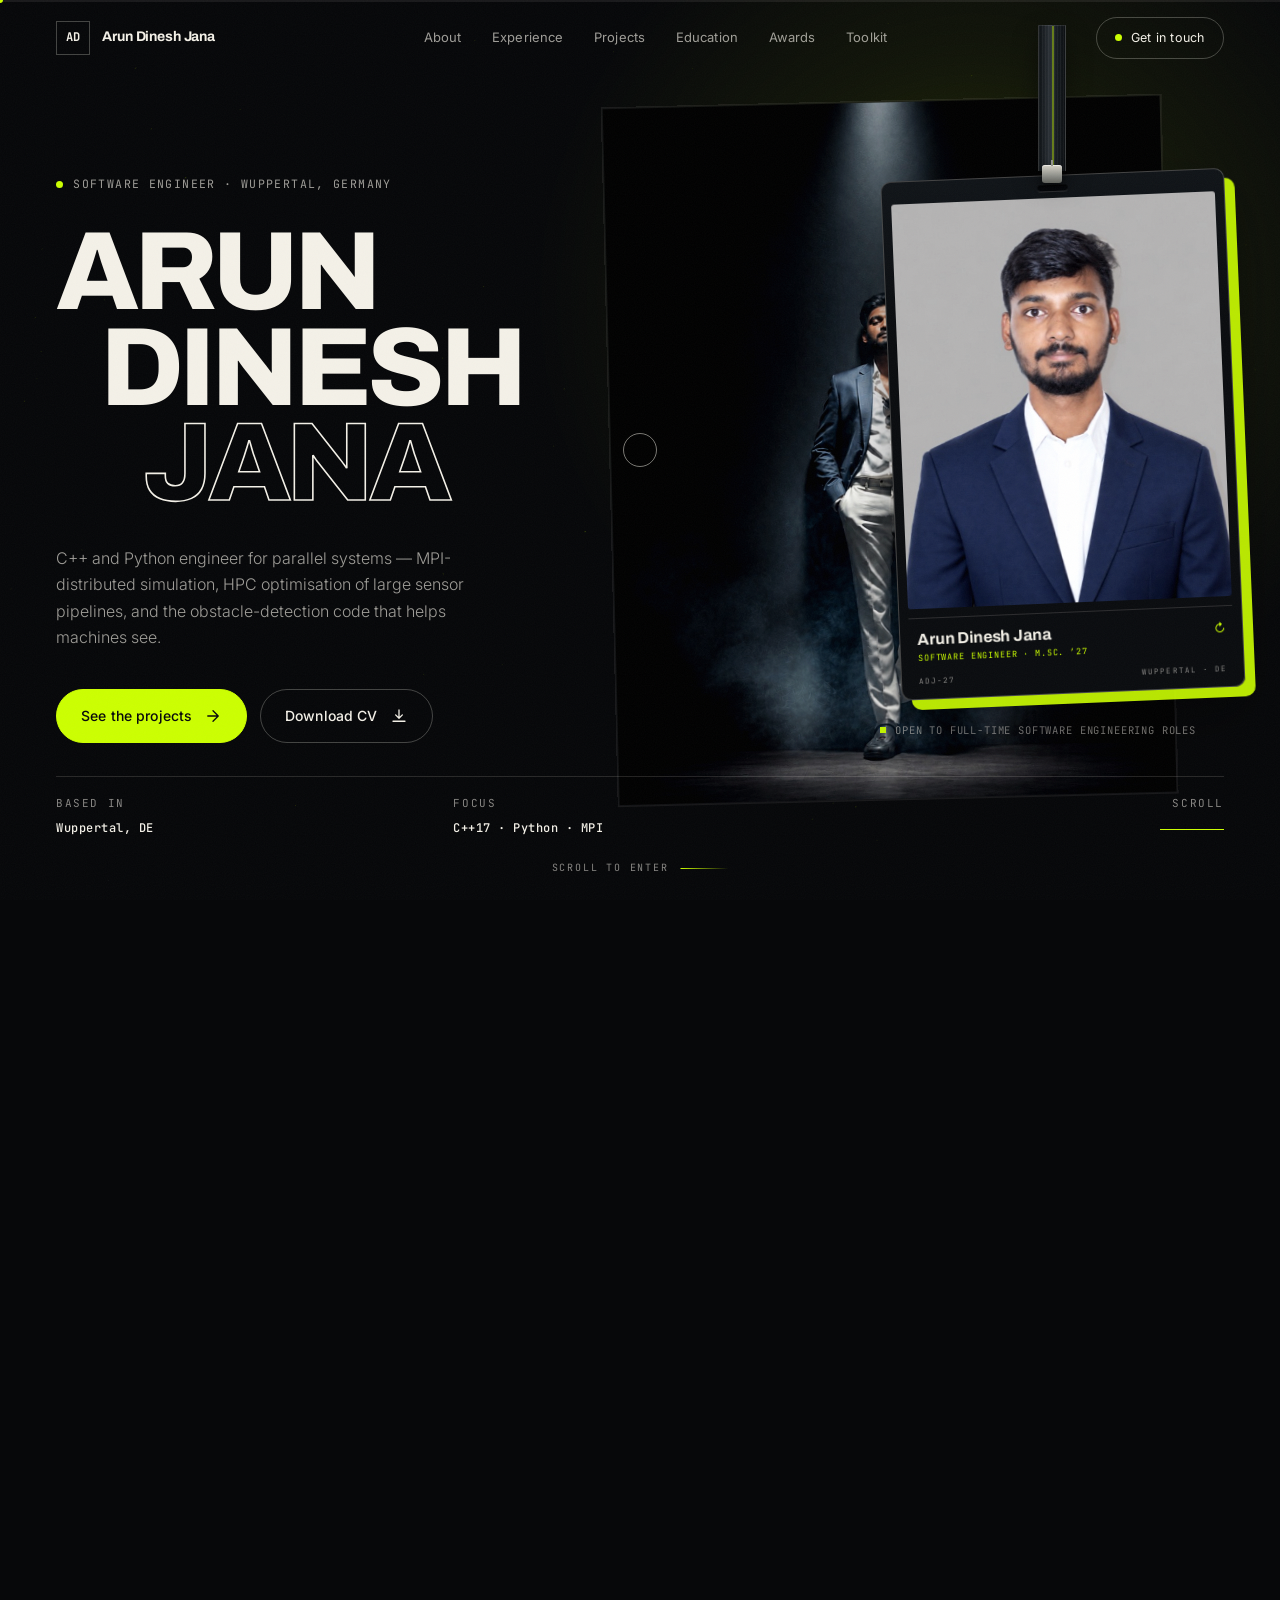
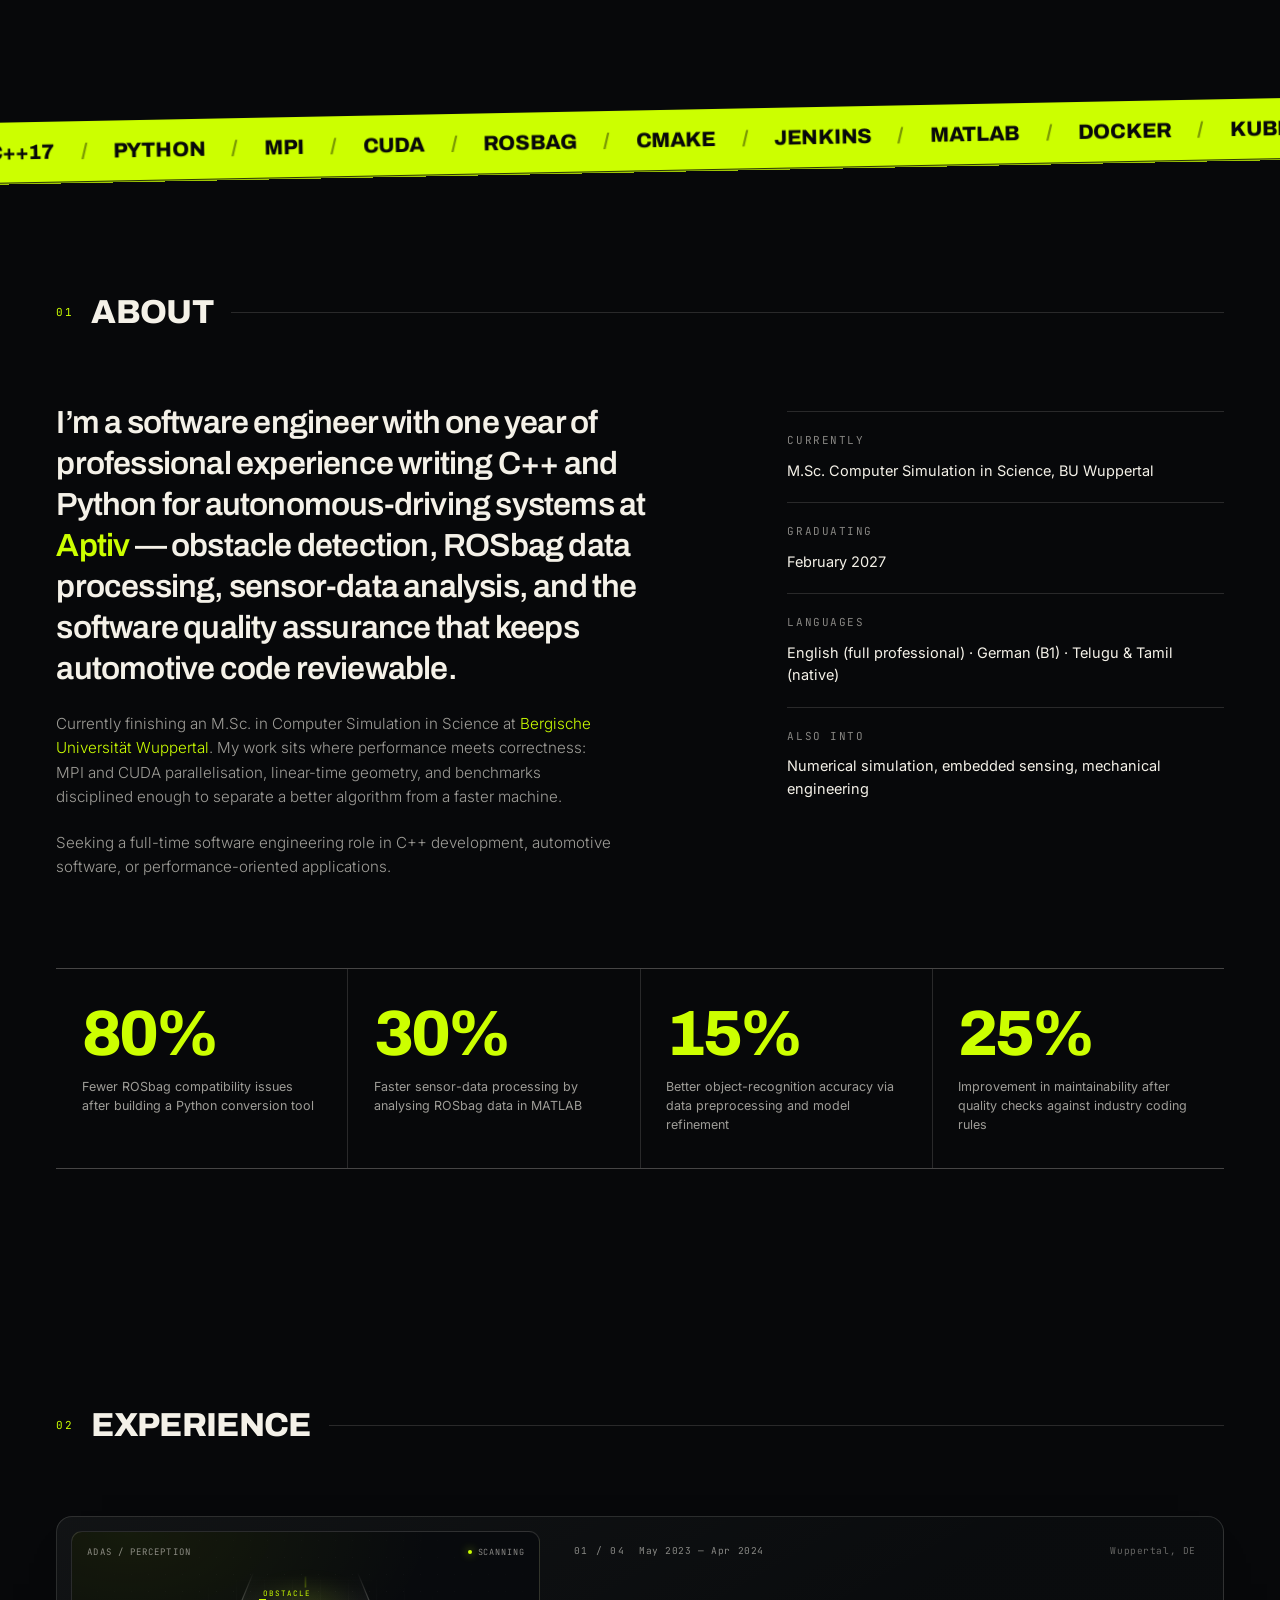
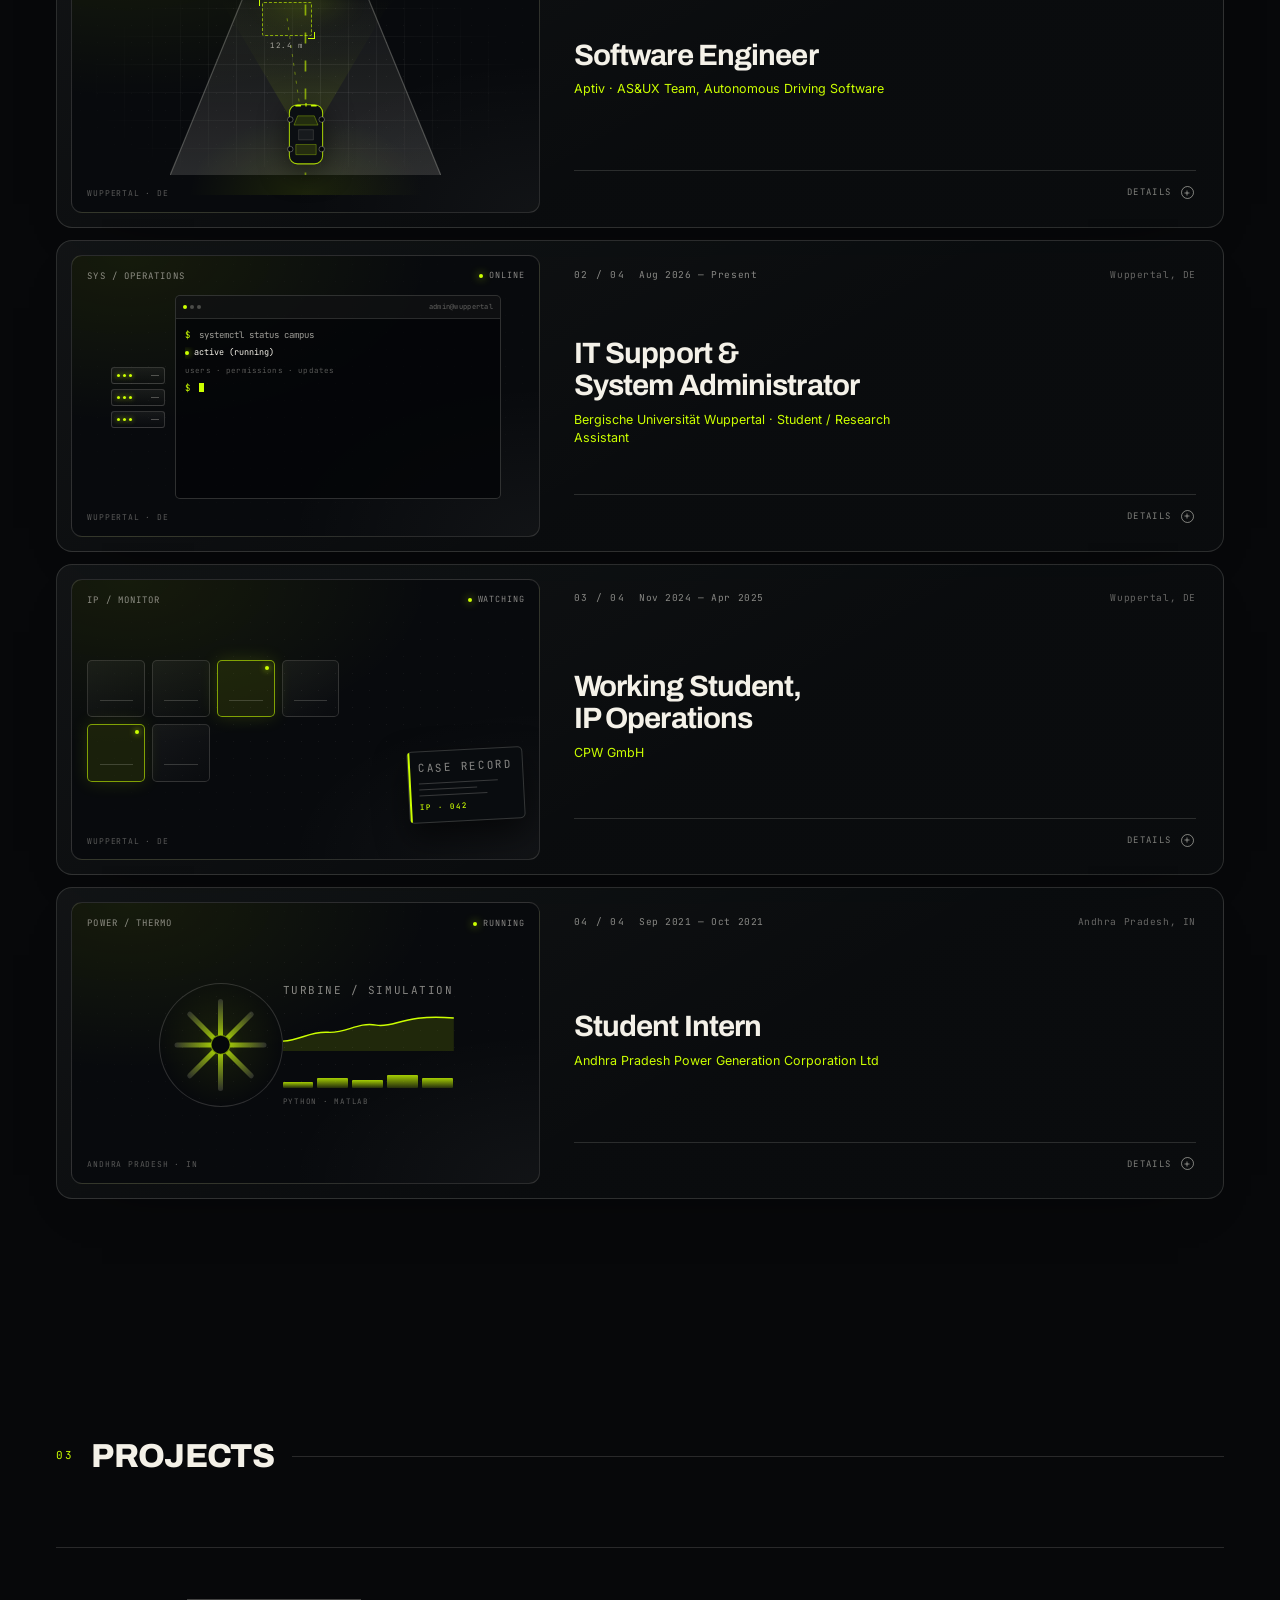
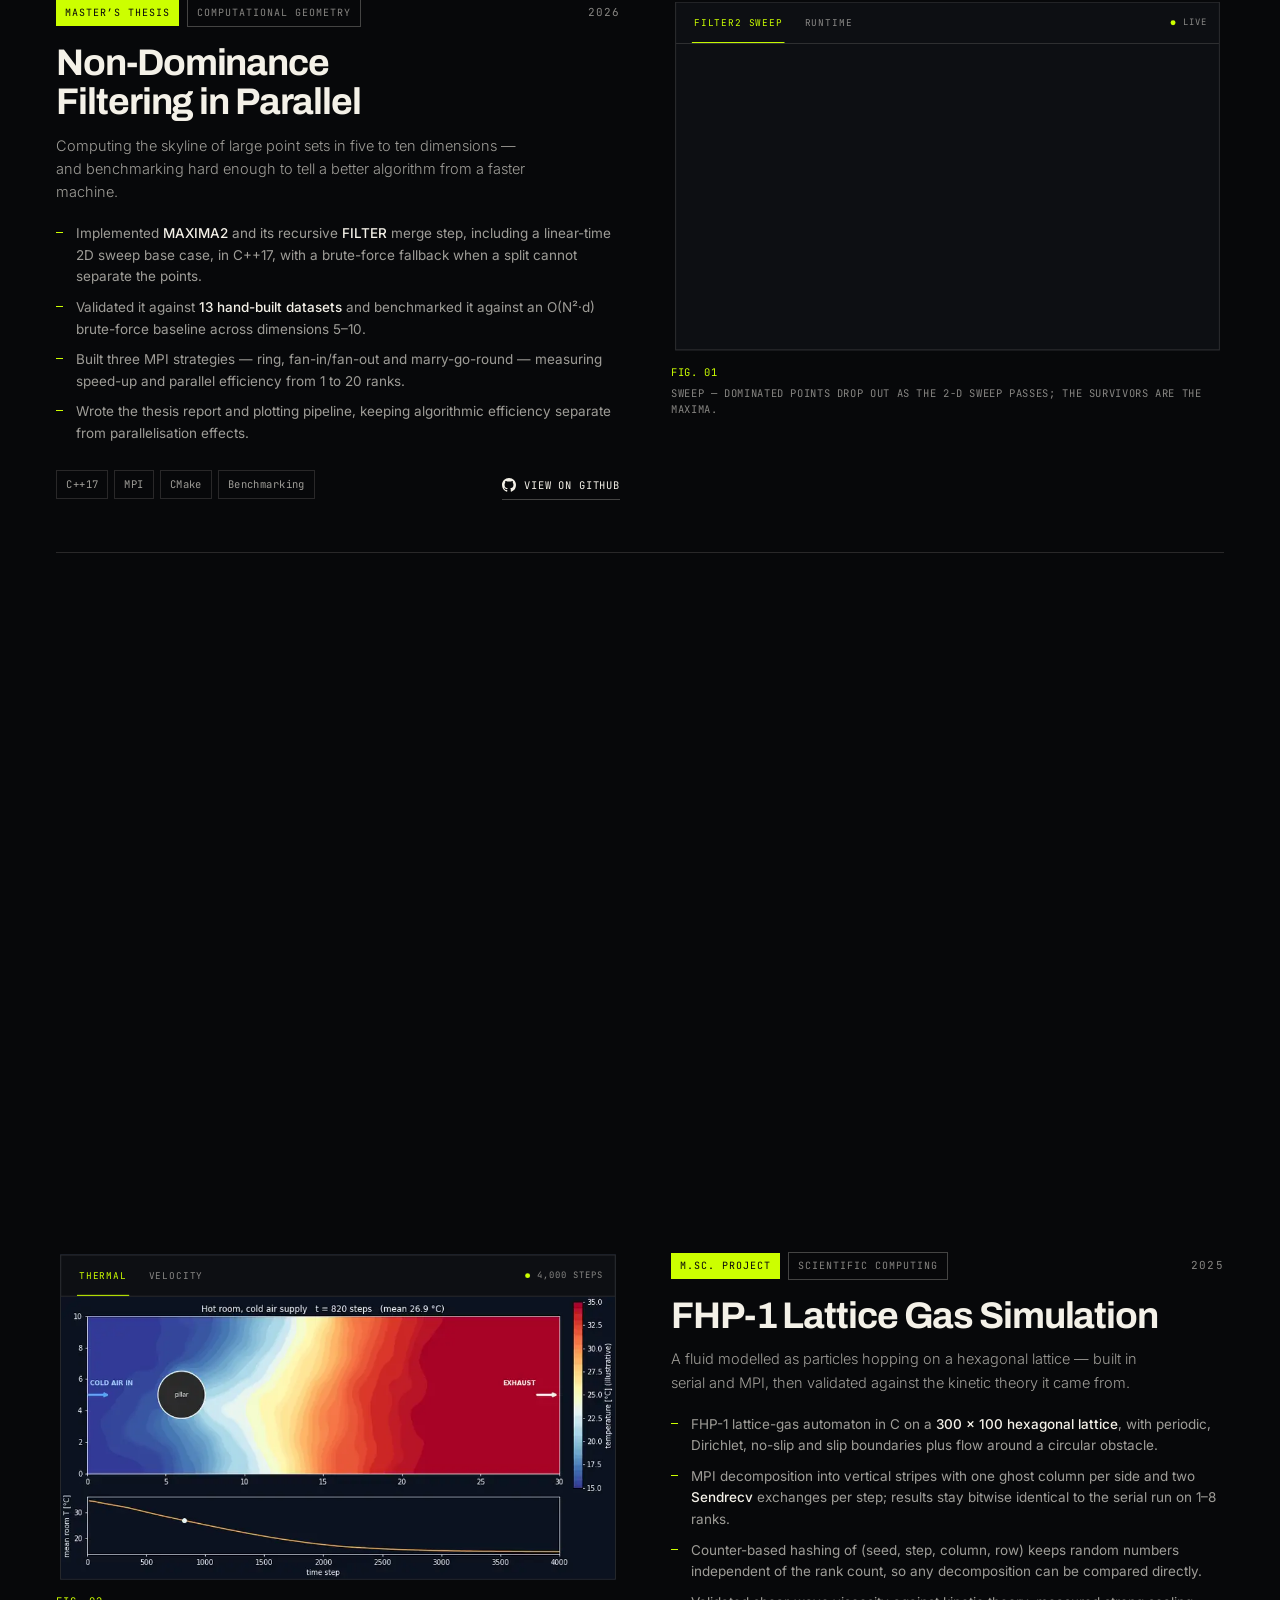
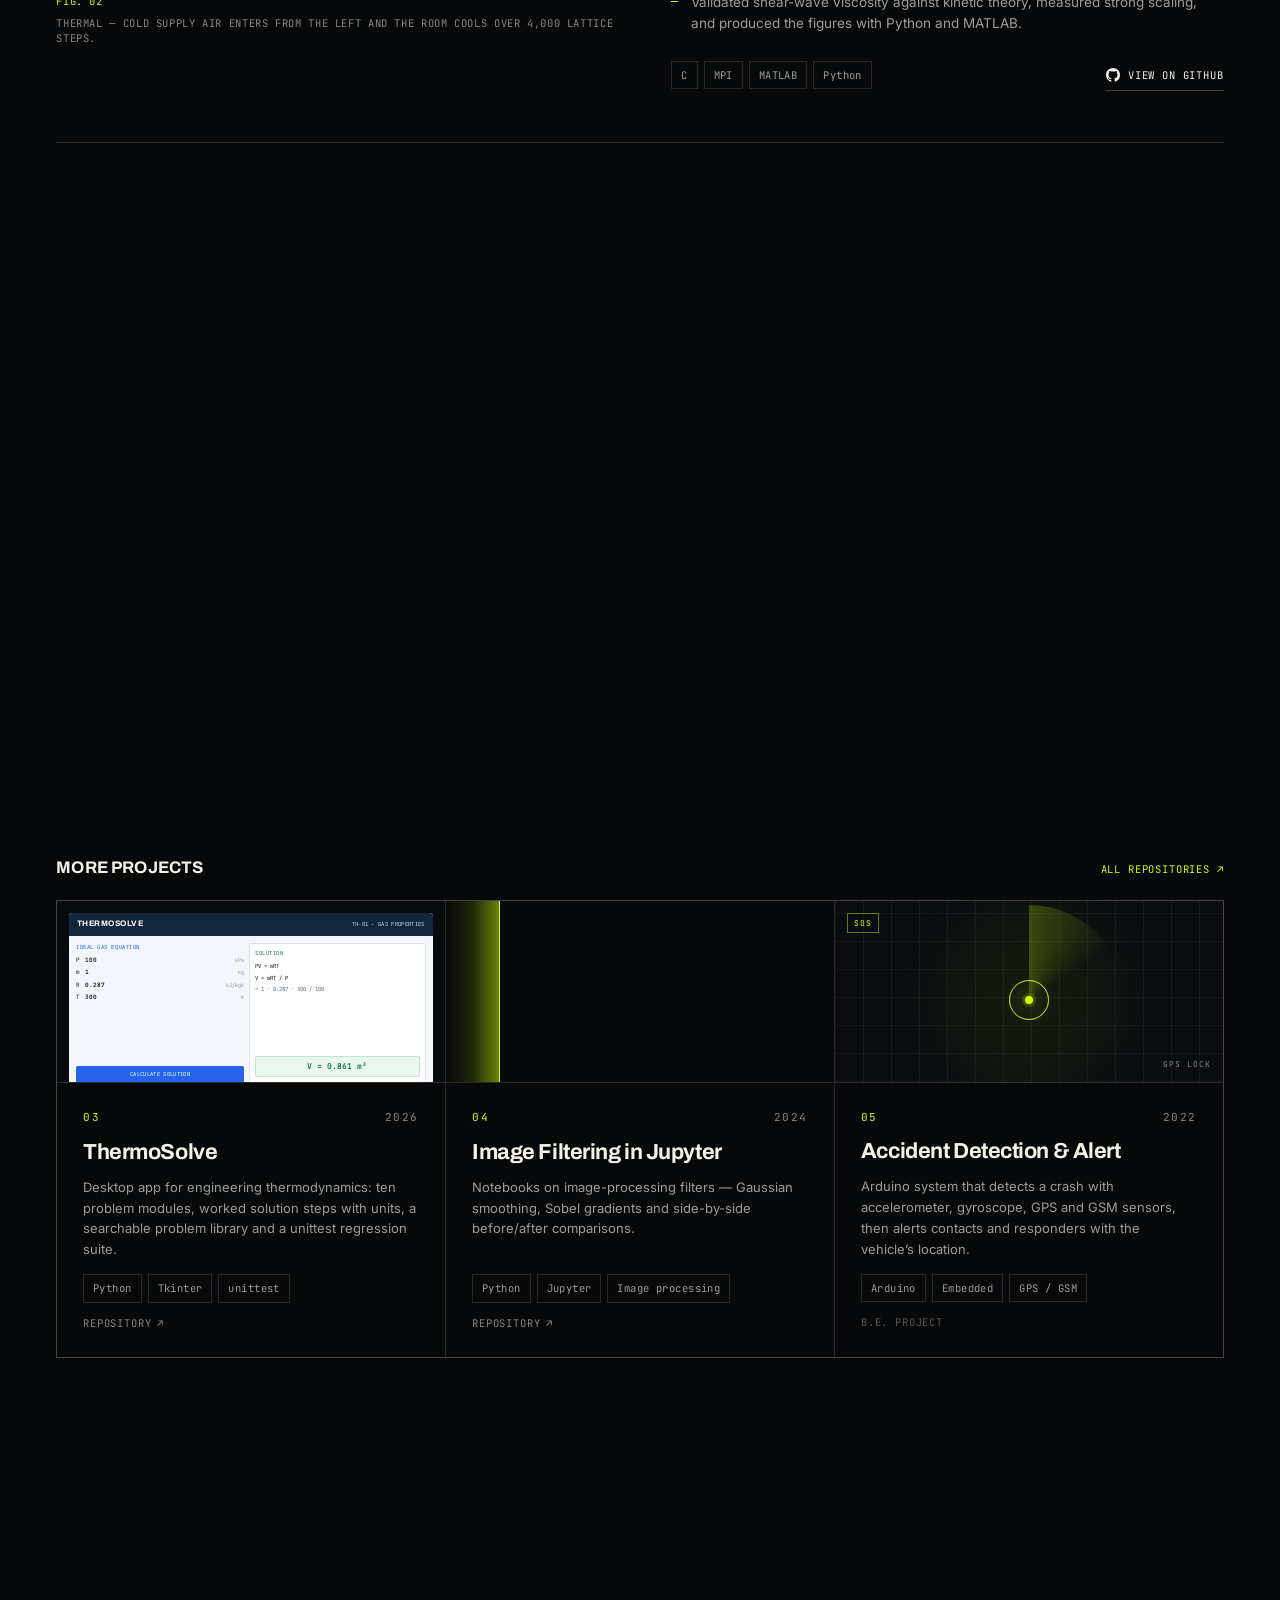
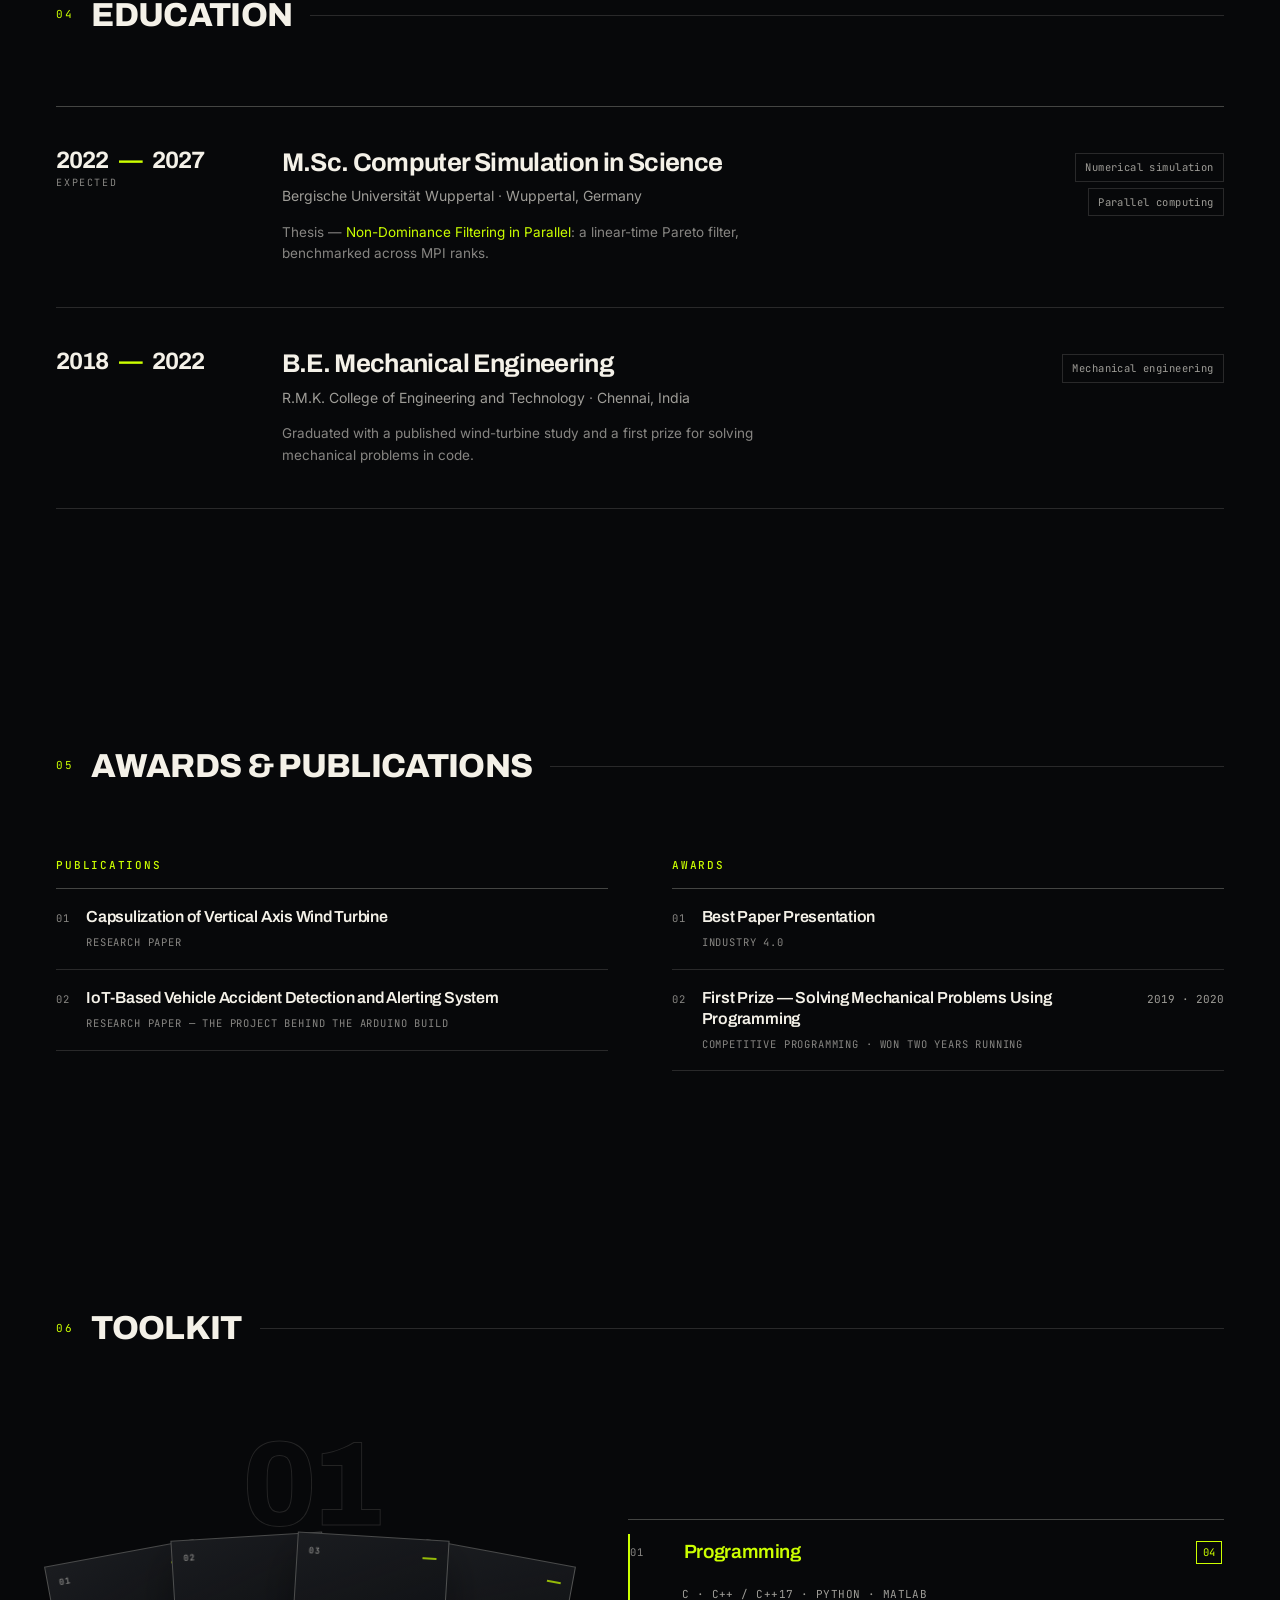
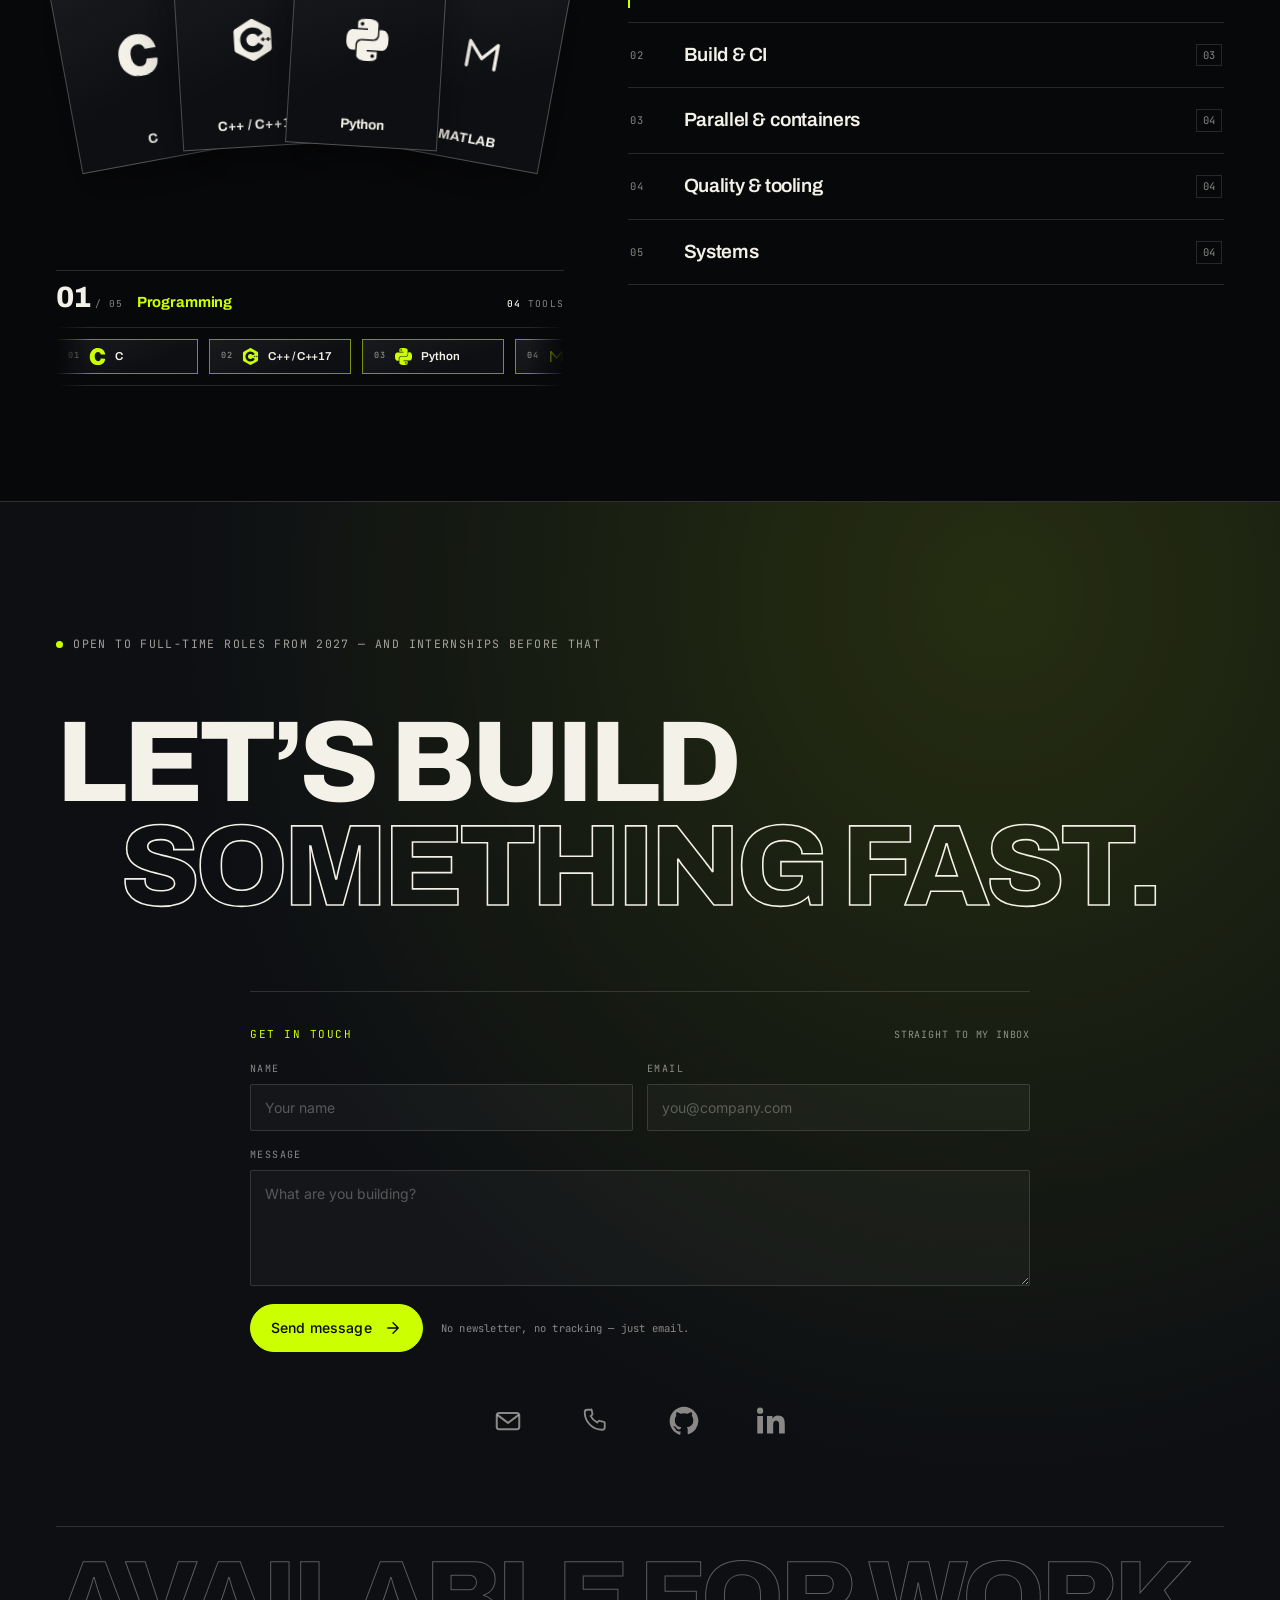
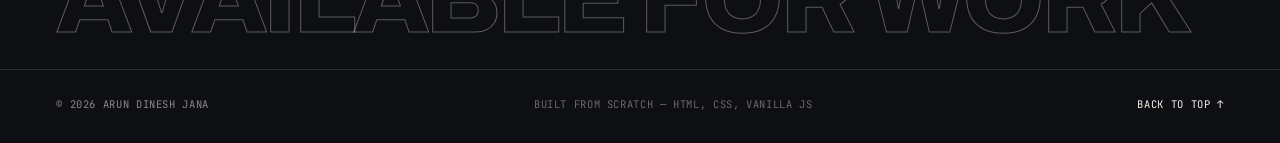
==== commit 7d3685f7: "Replace the toolkit dial with a dealt card deck and a running belt. A ring of logos told you which t" ====
--- a/index.html
+++ b/index.html
@@ -964,14 +964,18 @@
 
     <div class="stack" data-stack>
       <div class="stack__viz reveal">
-        <div class="stack__orbit-wrap">
+        <div class="stack__stage">
           <span class="stack__ghost" aria-hidden="true" data-stack-ghost>01</span>
-          <svg class="stack__dial" viewBox="0 0 420 420" aria-hidden="true" data-stack-dial></svg>
+          <div class="stack__deck" aria-hidden="true" data-stack-deck></div>
         </div>
         <div class="stack__readout" aria-hidden="true">
           <span class="stack__index"><b data-stack-index>01</b><i>/ 05</i></span>
           <b class="stack__name-out" data-stack-name>Programming</b>
           <span class="stack__count"><strong data-stack-count>04</strong> tools</span>
+        </div>
+
+        <div class="stack__belt" aria-hidden="true">
+          <div class="stack__belt-track" data-stack-belt></div>
         </div>
       </div>
 
--- a/styles.css
+++ b/styles.css
@@ -2548,19 +2548,21 @@
 .stack__viz {
   width: 100%;
   max-width: 540px;
+  /* the belt track is max-content wide; without this the column's automatic
+     minimum would be the whole track and push the panel off a phone screen */
+  min-width: 0;
   margin-inline: auto;
 }
-.stack__orbit-wrap {
+.stack__stage {
   position: relative;
   width: 100%;
-  aspect-ratio: 1;
-}
-.stack__dial { position: relative; z-index: 1; width: 100%; height: 100%; }
+  aspect-ratio: 1.15;
+}
 
 .stack__ghost {
   position: absolute;
   z-index: 0;
-  top: 50%;
+  top: 15%;
   left: 50%;
   transform: translate(-50%, -50%);
   font-family: var(--display);
@@ -2574,35 +2576,151 @@
   user-select: none;
 }
 
-.stack__orbit {
-  fill: none;
-  stroke: var(--line);
-  stroke-width: 1;
-  transition: stroke 0.5s;
-}
-.stack__ring.is-active .stack__orbit { stroke: rgba(204, 255, 0, 0.42); }
-
-.stack__chip-in {
-  transform-origin: 0 0;
-  transition: transform 0.5s var(--ease);
-}
-.stack__ring.is-active .stack__chip-in { transform: scale(1.14); }
-
-.stack__chip-disc {
-  fill: var(--ink-2);
-  stroke: var(--line-strong);
-  stroke-width: 1;
-  transition: fill 0.5s, stroke 0.5s;
-}
-.stack__logo {
+/* A hand of tool cards: script.js writes each card's transform, measuring the
+   stage so the fan fits a narrow column as well as the wide one. */
+.stack__deck {
+  position: absolute;
+  inset: 0;
+  --card-w: clamp(92px, 30%, 152px);
+}
+.stack__card {
+  position: absolute;
+  left: 50%;
+  top: 50%;
+  width: var(--card-w);
+  aspect-ratio: 0.72;
+  transition: transform 0.62s var(--ease), opacity 0.34s var(--ease);
+  transition-delay: calc(var(--i) * 0.035s);
+  will-change: transform;
+}
+.stack__card-face {
+  height: 100%;
+  display: grid;
+  grid-template-rows: auto minmax(0, 1fr) auto;
+  gap: 8px;
+  padding: 11px 11px 13px;
+  background:
+    linear-gradient(158deg, rgba(244, 241, 232, 0.06), rgba(244, 241, 232, 0) 62%),
+    var(--ink-2);
+  border: 1px solid var(--line-strong);
+  box-shadow: 0 22px 44px rgba(0, 0, 0, 0.42);
+  transition: border-color 0.4s;
+  animation:
+    deal-in 0.5s var(--ease) calc(var(--i) * 0.07s) backwards,
+    sway 5.6s ease-in-out calc(var(--i) * 0.07s + 0.52s) infinite;
+}
+.stack__deck.is-shuffling .stack__card-face { border-color: rgba(204, 255, 0, 0.5); }
+
+.stack__card-top {
+  display: flex;
+  align-items: center;
+  justify-content: space-between;
+  gap: 8px;
+  font-family: var(--mono);
+  font-size: 8.5px;
+  letter-spacing: 0.16em;
+  color: var(--paper-faint);
+}
+.stack__card-top b { font-weight: 500; }
+.stack__card-top i {
+  width: 14px;
+  height: 2px;
+  background: var(--acid);
+  opacity: 0.7;
+}
+.stack__card-logo {
+  width: clamp(26px, 46%, 42px);
+  align-self: center;
+  justify-self: center;
+  color: var(--paper);
+  fill: currentColor;
+  transition: color 0.4s;
+}
+.stack__card-name {
+  font-family: var(--display);
+  font-size: clamp(0.7rem, 1.05vw, 0.86rem);
+  font-weight: 700;
+  line-height: 1.1;
+  letter-spacing: -0.01em;
+  text-align: center;
+  color: var(--paper);
+}
+
+/* Every tool in a small tile, running on a belt under the hand */
+.stack__belt {
+  margin-top: 15px;
+  padding: 11px 0;
+  overflow: hidden;
+  border-top: 1px solid var(--line);
+  border-bottom: 1px solid var(--line);
+  -webkit-mask-image: linear-gradient(90deg, transparent, #000 7%, #000 93%, transparent);
+  mask-image: linear-gradient(90deg, transparent, #000 7%, #000 93%, transparent);
+}
+.stack__belt-track {
+  display: flex;
+  align-items: stretch;
+  width: max-content;
+  animation: marquee 38s linear infinite;
+  animation-play-state: paused;
+}
+.stack__belt-track.is-ready { animation-play-state: running; }
+.stack__belt:hover .stack__belt-track { animation-play-state: paused; }
+
+.stack__chip-card {
+  flex: none;
+  margin-right: 11px;
+  display: flex;
+  align-items: center;
+  gap: 9px;
+  min-width: 142px;
+  max-width: 200px;
+  padding: 8px 11px;
+  background:
+    linear-gradient(158deg, rgba(244, 241, 232, 0.05), rgba(244, 241, 232, 0) 70%),
+    var(--ink-2);
+  border: 1px solid var(--line);
+  transition: border-color 0.4s, background-color 0.4s;
+}
+.stack__chip-card.is-on { border-color: rgba(204, 255, 0, 0.55); }
+.stack__chip-card b {
+  font-family: var(--mono);
+  font-size: 8.5px;
+  font-weight: 500;
+  letter-spacing: 0.12em;
+  color: var(--paper-faint);
+}
+.stack__chip-card .stack__chip-logo {
+  flex: none;
+  width: 17px;
+  height: 17px;
   color: var(--paper-dim);
   fill: currentColor;
-  pointer-events: none;
-  transition: color 0.5s, opacity 0.5s;
-}
-.stack__ring:not(.is-active) .stack__logo { opacity: 0.82; }
-.stack__ring.is-active .stack__chip-disc { fill: rgba(204, 255, 0, 0.12); stroke: var(--acid); }
-.stack__ring.is-active .stack__logo { color: var(--acid); opacity: 1; }
+  transition: color 0.4s;
+}
+.stack__chip-card.is-on .stack__chip-logo { color: var(--acid); }
+.stack__chip-card span {
+  min-width: 0;
+  font-family: var(--display);
+  font-size: 11.5px;
+  font-weight: 600;
+  letter-spacing: -0.01em;
+  line-height: 1.1;
+  white-space: nowrap;
+  overflow: hidden;
+  text-overflow: ellipsis;
+  color: var(--paper-dim);
+  transition: color 0.4s;
+}
+.stack__chip-card.is-on span { color: var(--paper); }
+
+@keyframes deal-in {
+  from { opacity: 0; transform: translateY(34px) scale(0.9); }
+  to   { opacity: 1; transform: translateY(0) scale(1); }
+}
+@keyframes sway {
+  0%, 100% { transform: rotate(-1.6deg) translateY(0); }
+  50%      { transform: rotate(1.6deg) translateY(-7px); }
+}
 
 .stack__readout {
   display: flex;
@@ -2728,7 +2846,7 @@
   .edu__row { grid-template-columns: 1fr; gap: 14px; }
   .edu__chips { justify-content: flex-start; }
   .awards { grid-template-columns: 1fr; gap: 36px; }
-  .stack { grid-template-columns: 1fr; gap: 6px; }
+  .stack { grid-template-columns: minmax(0, 1fr); gap: 6px; }
   .stack__viz { max-width: 400px; }
   .stack__name-out { max-width: 104px; }
 }
@@ -3138,6 +3256,13 @@
   .feature:hover .media__dark img { transform: none; }
   .ticker__track,
   .contact__marquee-track { animation: none; }
+  /* the belt becomes something you scroll yourself */
+  .stack__belt {
+    overflow-x: auto;
+    -webkit-mask-image: none;
+    mask-image: none;
+  }
+  .stack__belt-track { animation: none; }
 
   .media__status .dot,
   .filter-img,
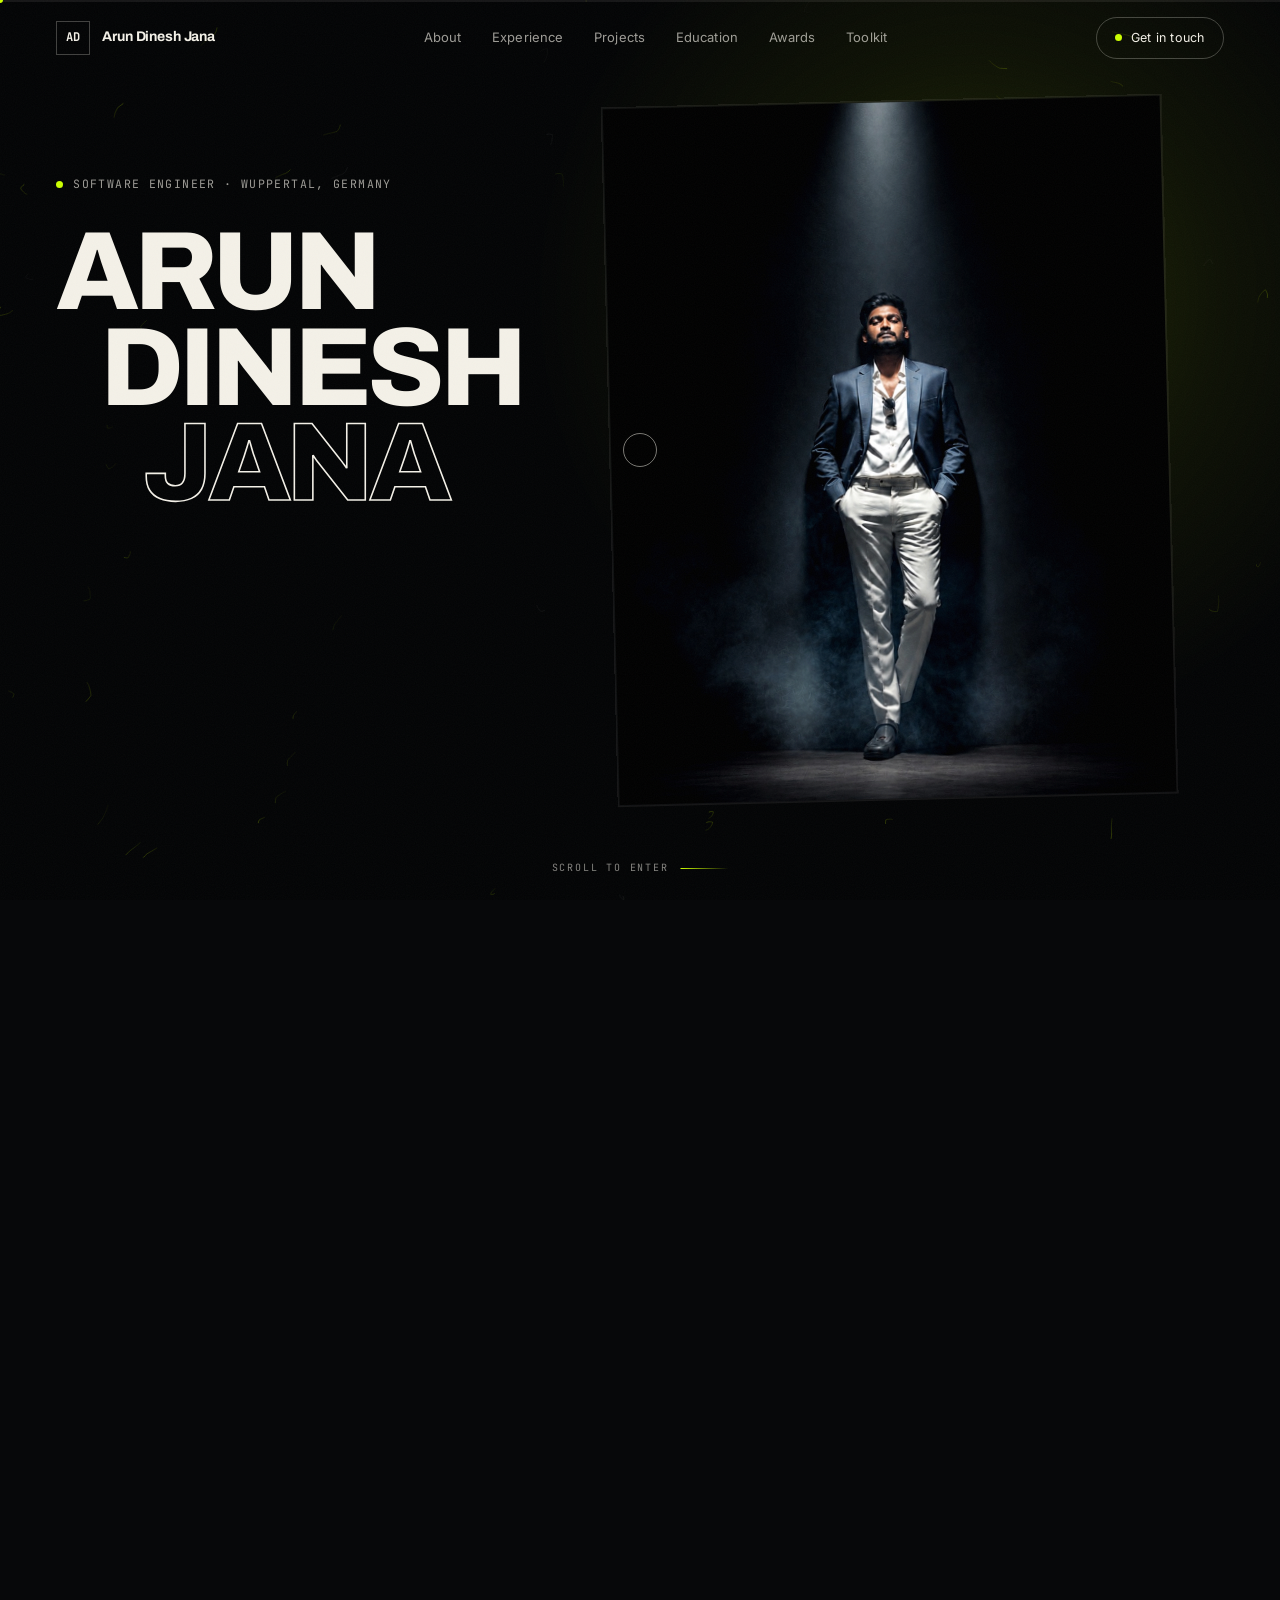
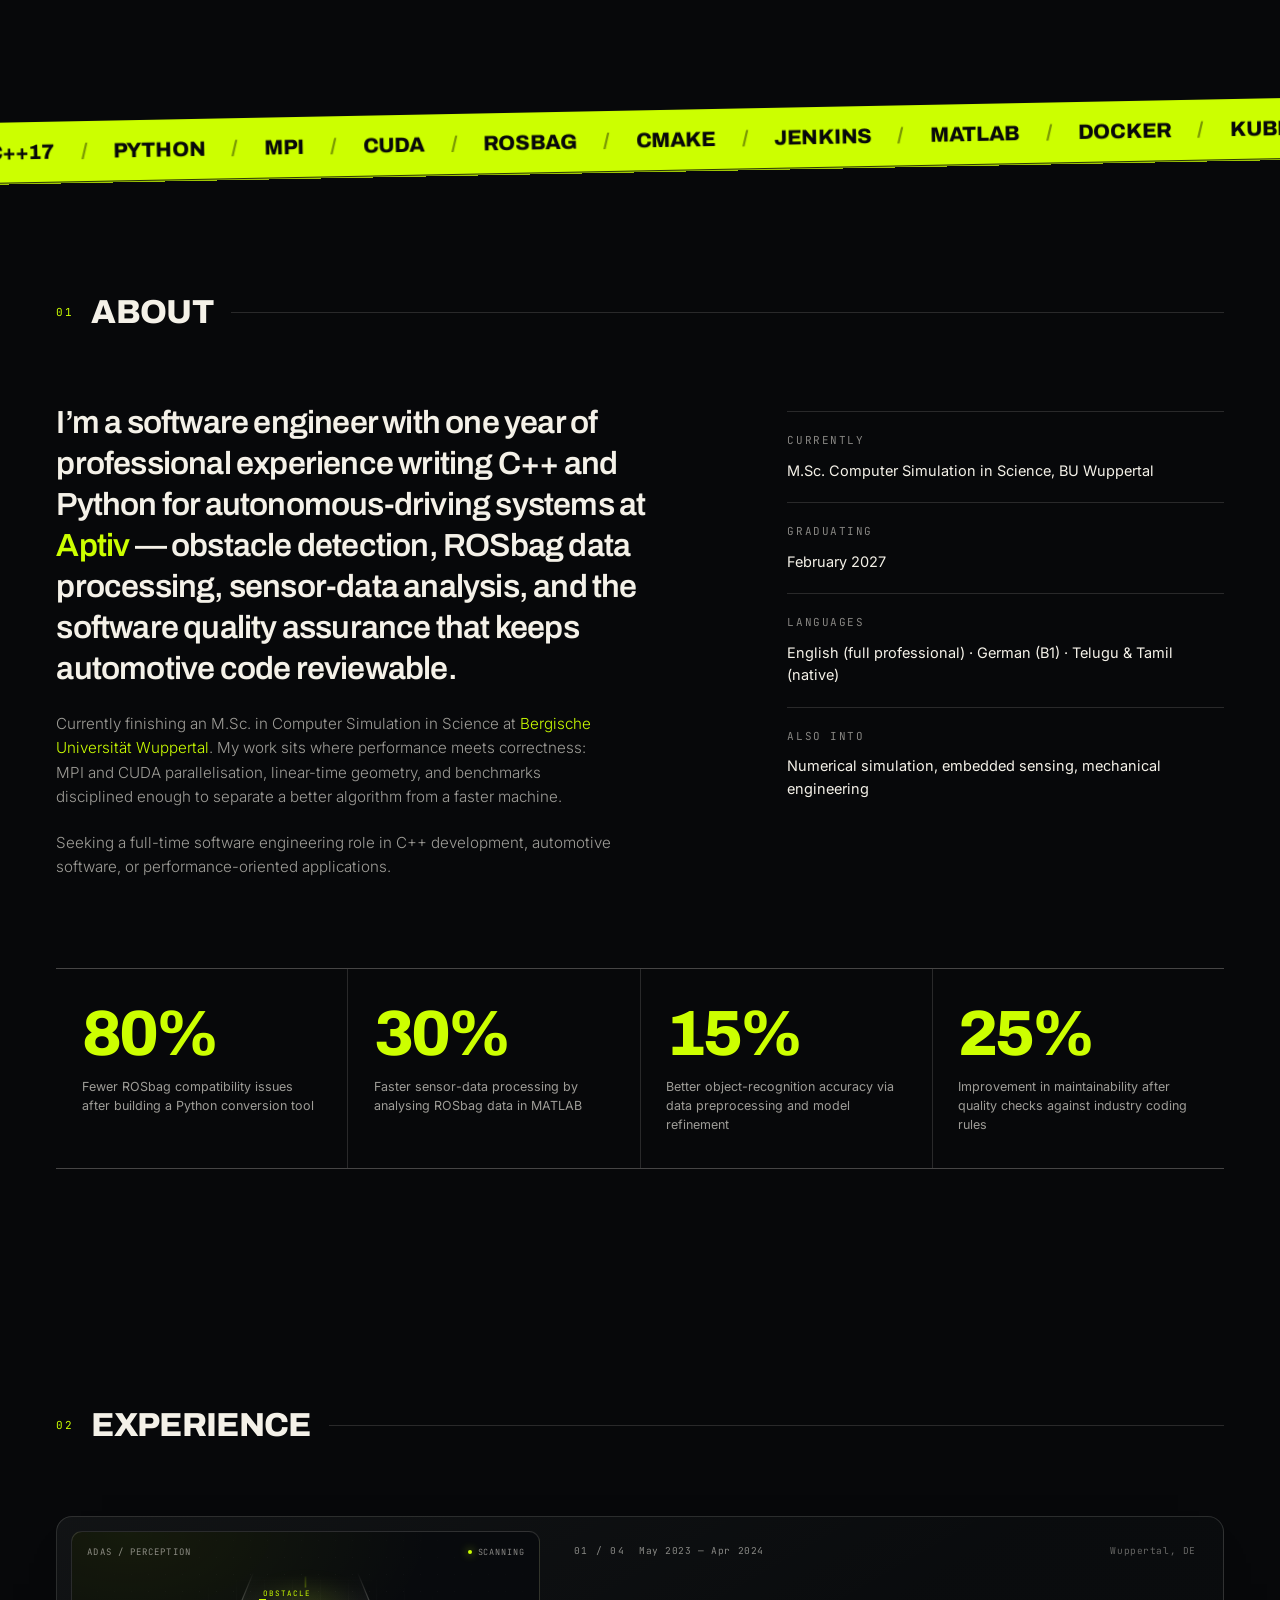
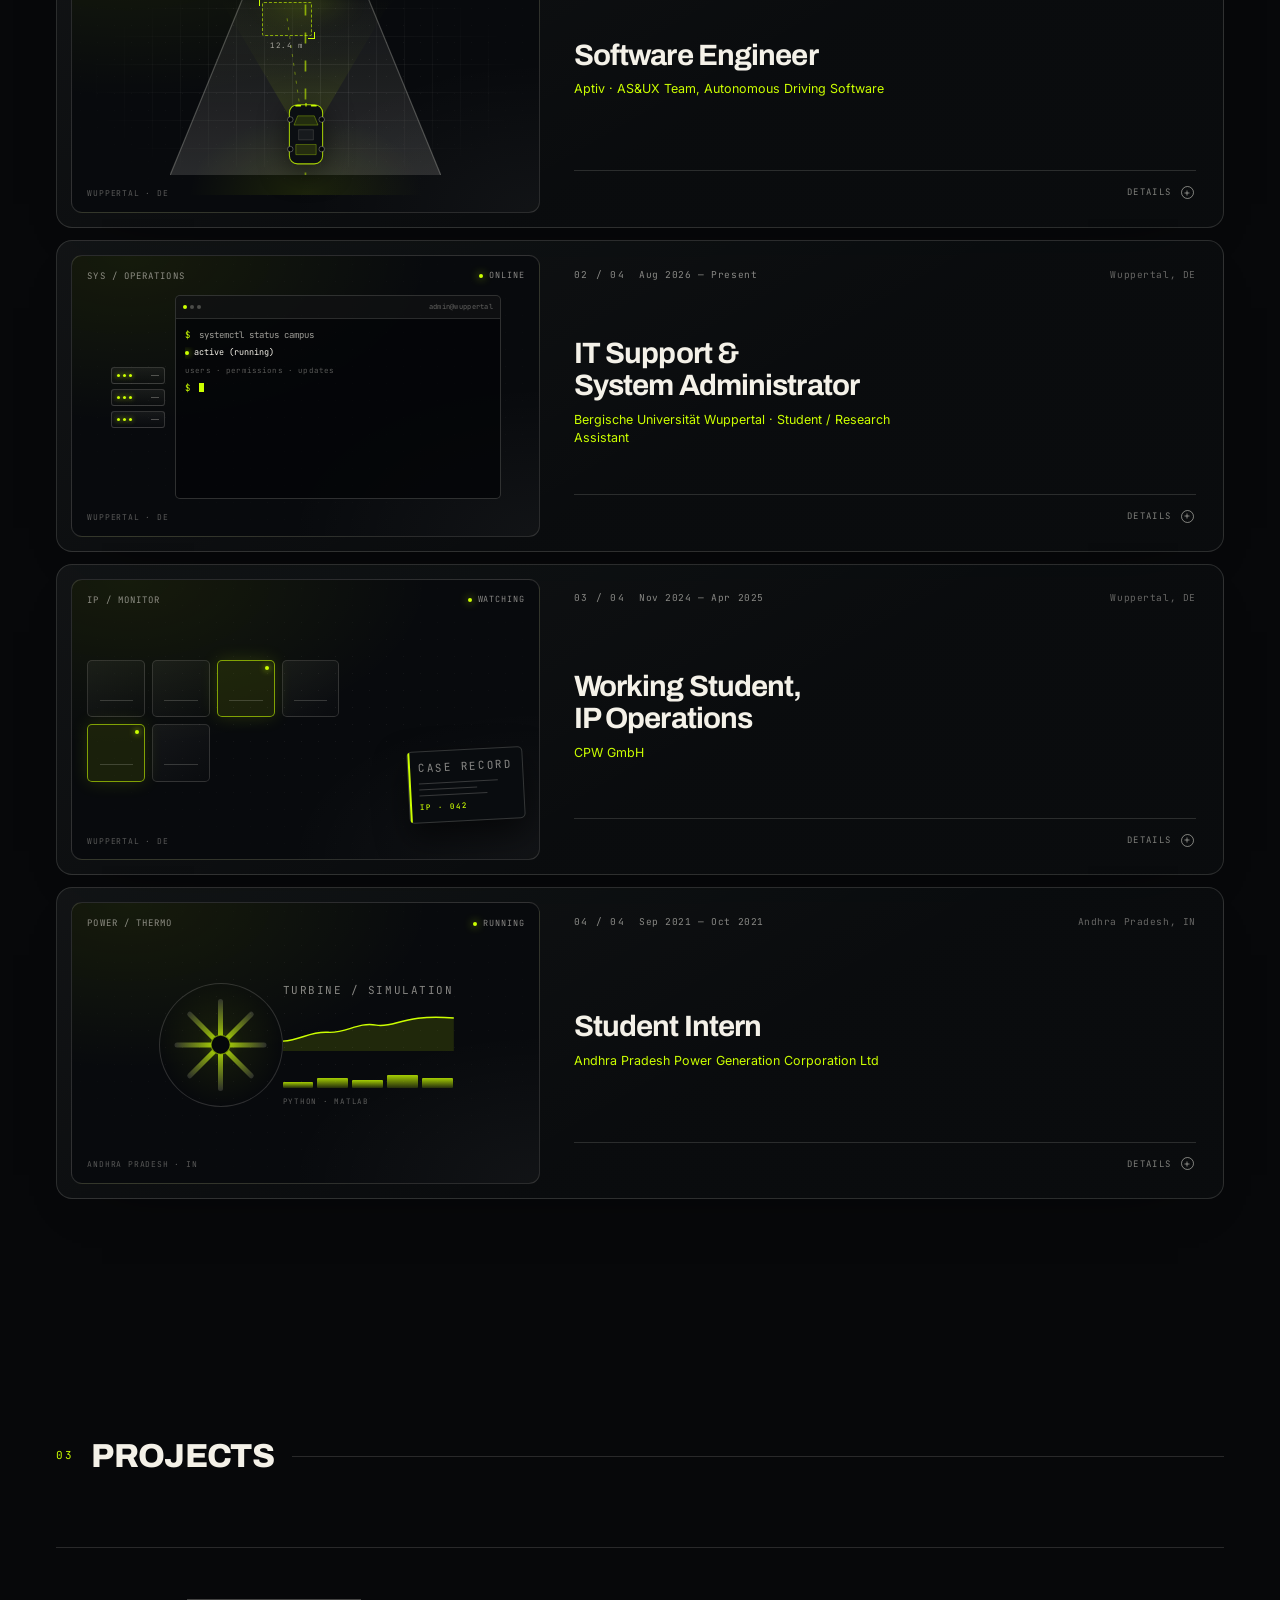
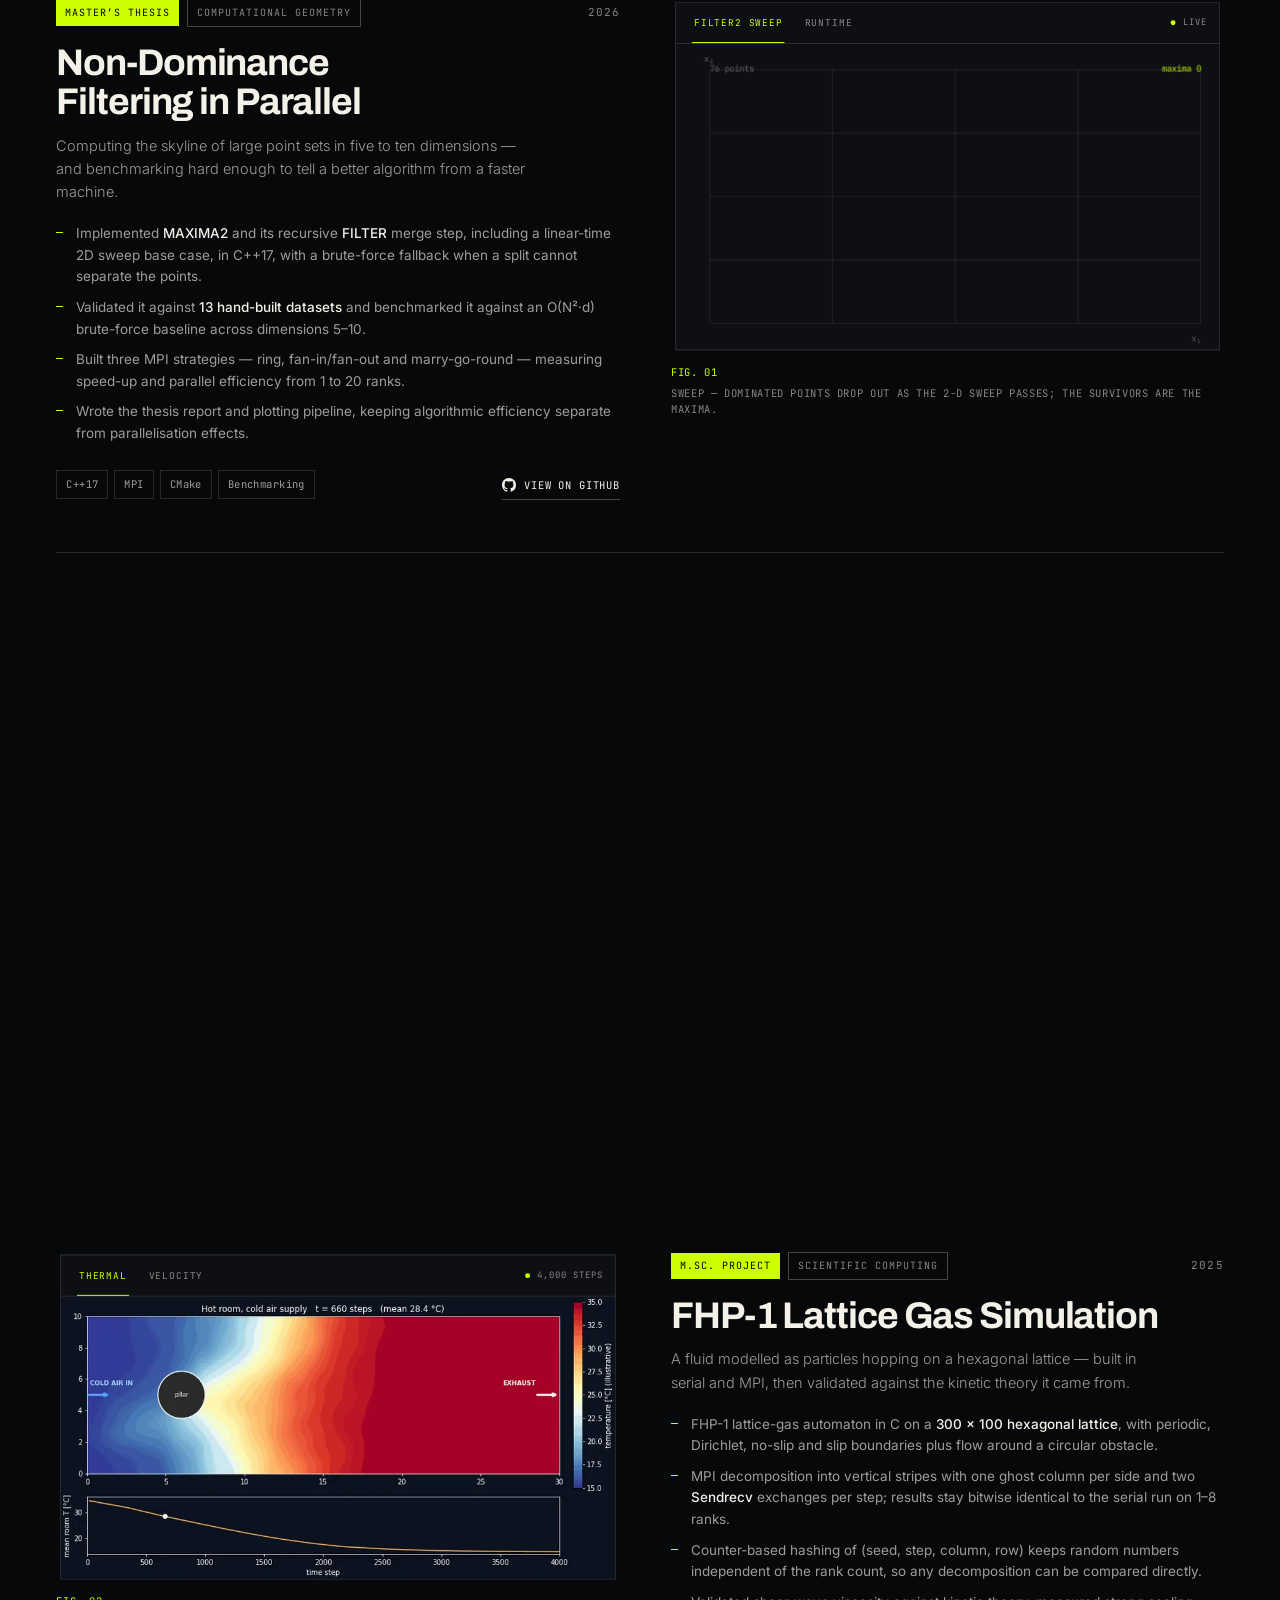
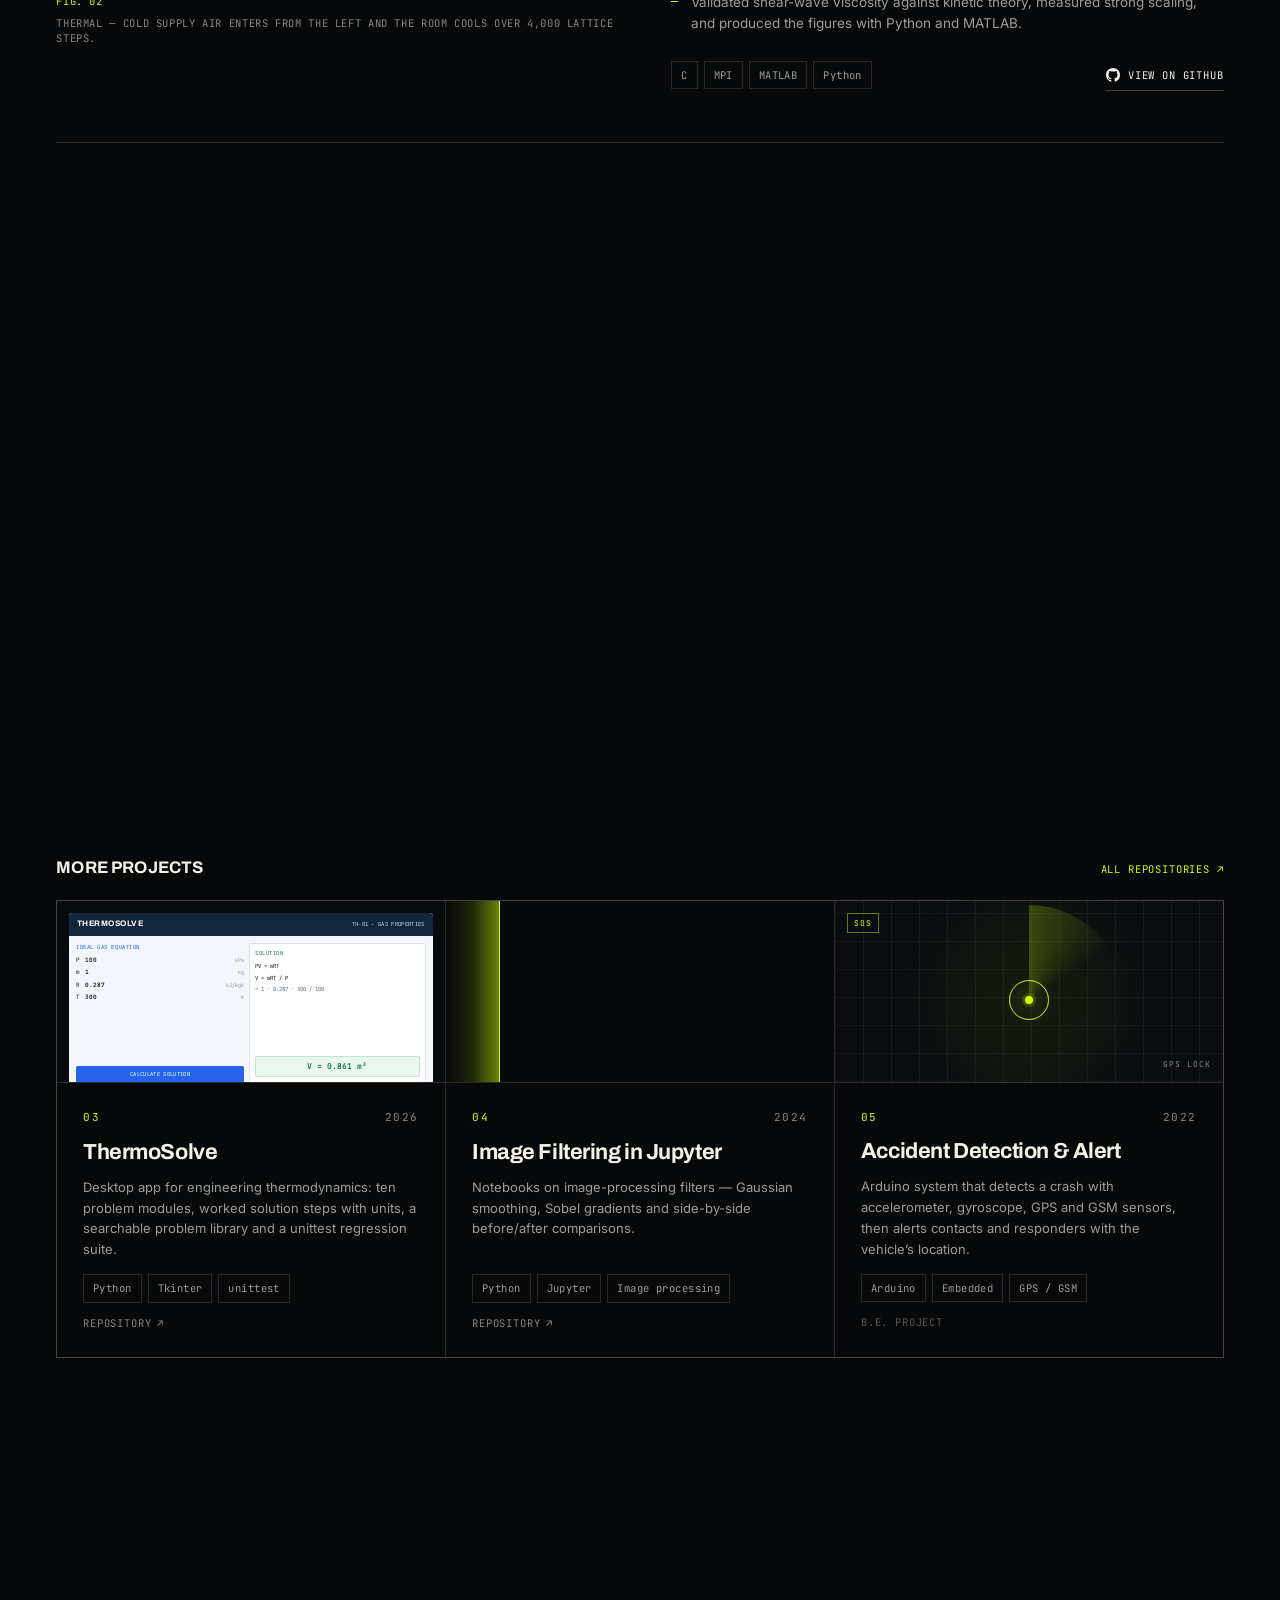
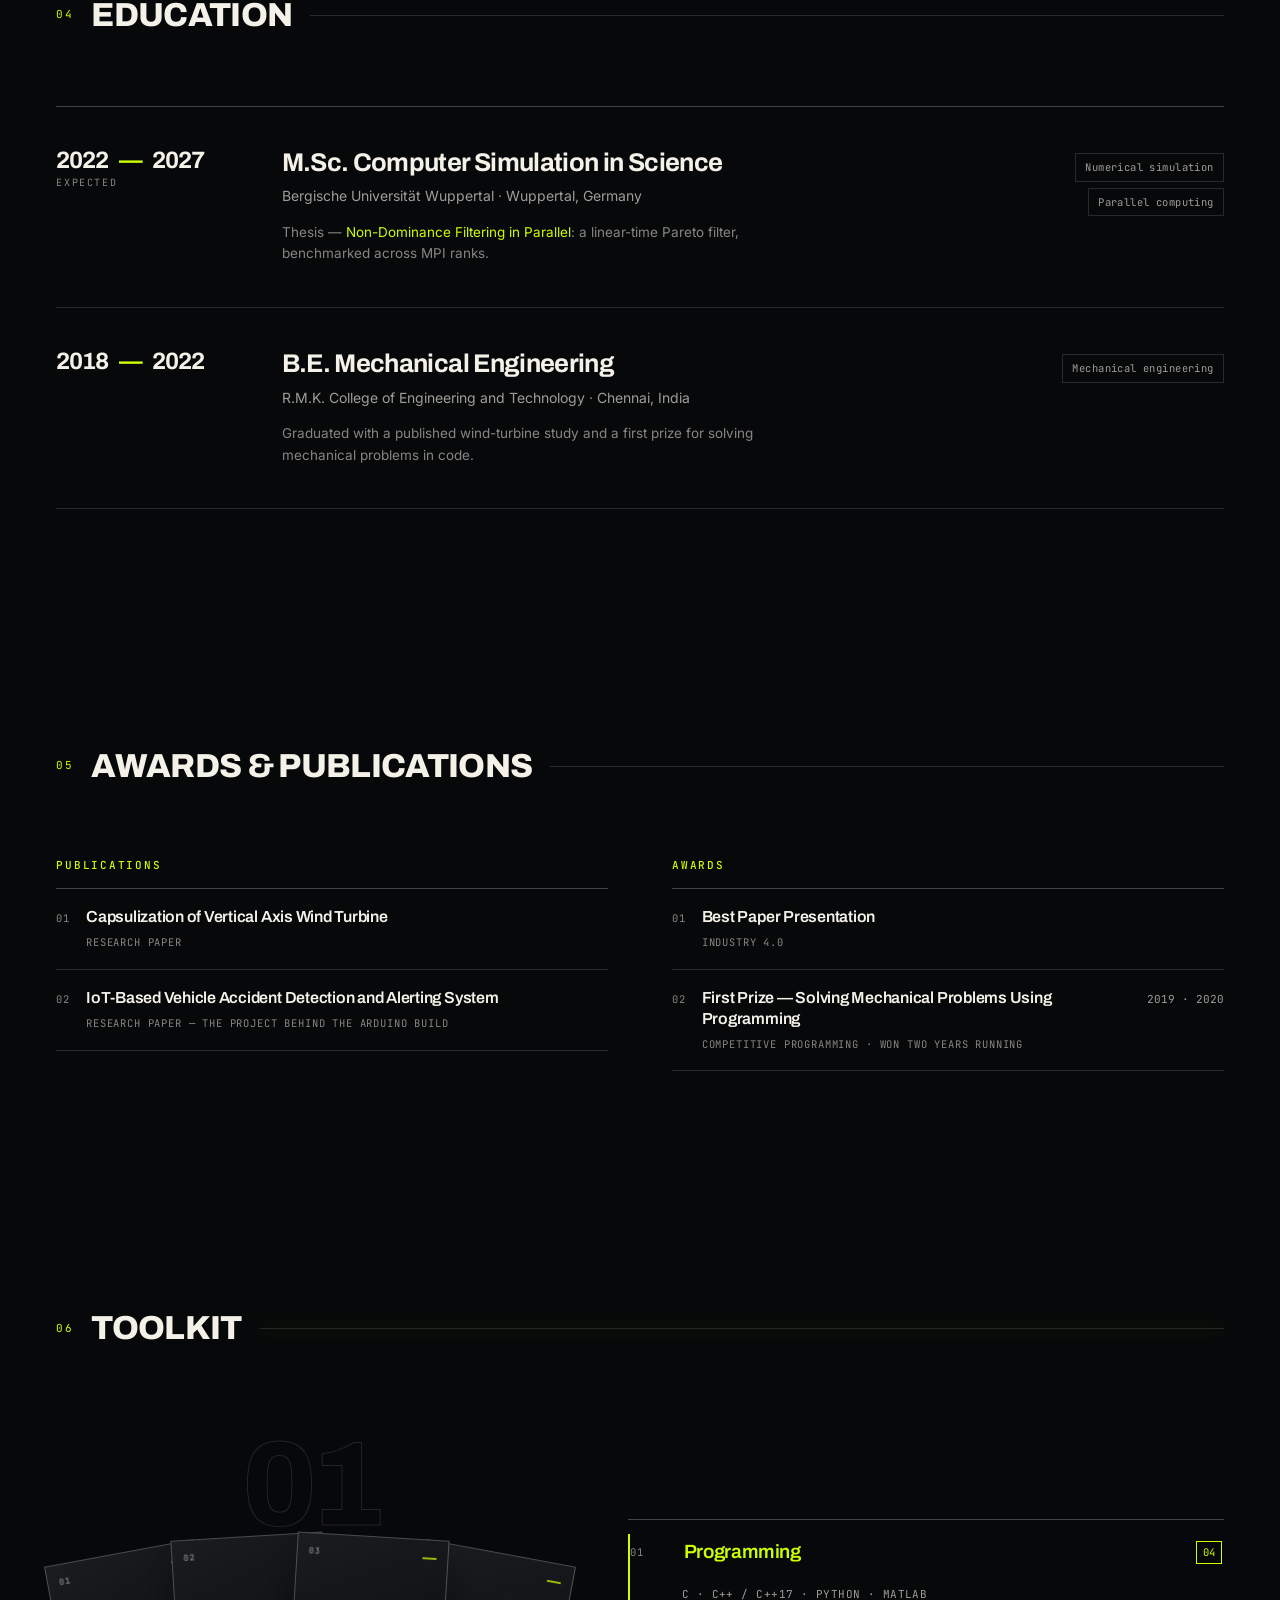
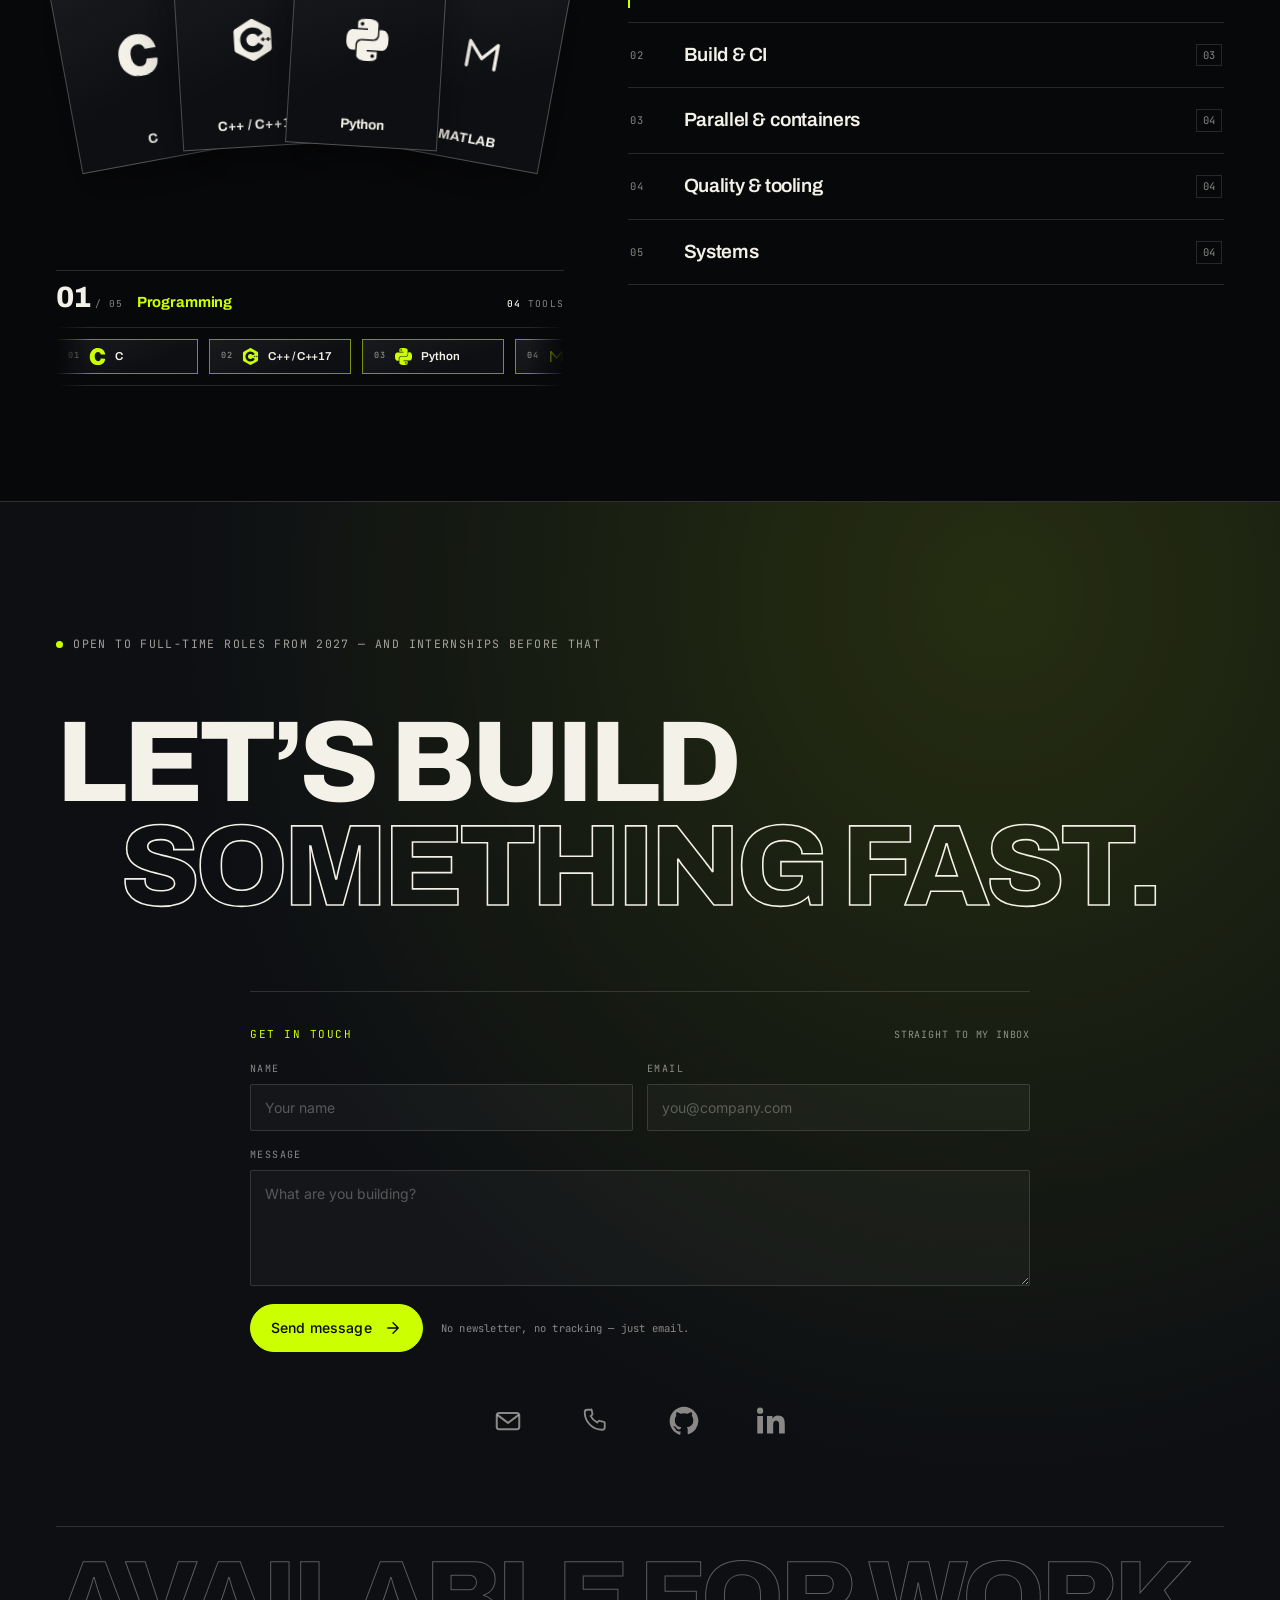
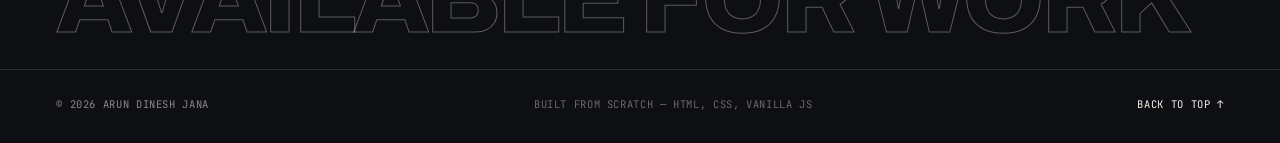
==== commit 4b9ebff4: "Hold project figures still on phones and give the contact form a backend. The unpinned showcase fire" ====
--- a/index.html
+++ b/index.html
@@ -1038,16 +1038,21 @@
       </h2>
 
       <div class="contact__body reveal" data-delay="1">
-        <form class="mail" data-mail action="mailto:janaarundinesh@gmail.com" method="post" enctype="text/plain">
+        <form class="mail" data-mail action="https://api.web3forms.com/submit" method="post">
             <div class="mail__head">
               <span class="mono-label">Get in touch</span>
               <p class="mail__intro">Straight to my inbox</p>
             </div>
 
-            <!-- Web3Forms access key — get one free at https://web3forms.com and paste it in value="" -->
-            <input type="hidden" name="access_key" value="" data-mail-key />
+            <!-- The one thing this form needs: a free access key from https://web3forms.com
+                 (enter janaarundinesh@gmail.com, copy the key from the email) and paste it
+                 into value="" below. Until then the form still hands the message to the
+                 visitor's mail app instead of sending it. -->
+            <input type="hidden" name="access_key" value="add61a54-4efe-4620-ae8b-081d80ca8659" data-mail-key />
             <input type="hidden" name="subject" value="Portfolio enquiry" />
             <input type="hidden" name="from_name" value="arun dinesh jana — portfolio" />
+            <!-- where a no-JavaScript submission lands afterwards -->
+            <input type="hidden" name="redirect" value="https://janaarundinesh.github.io/Portfolio/?sent=1#contact" />
             <input type="checkbox" name="botcheck" class="sr-only" tabindex="-1" autocomplete="off" />
 
             <div class="mail__row">
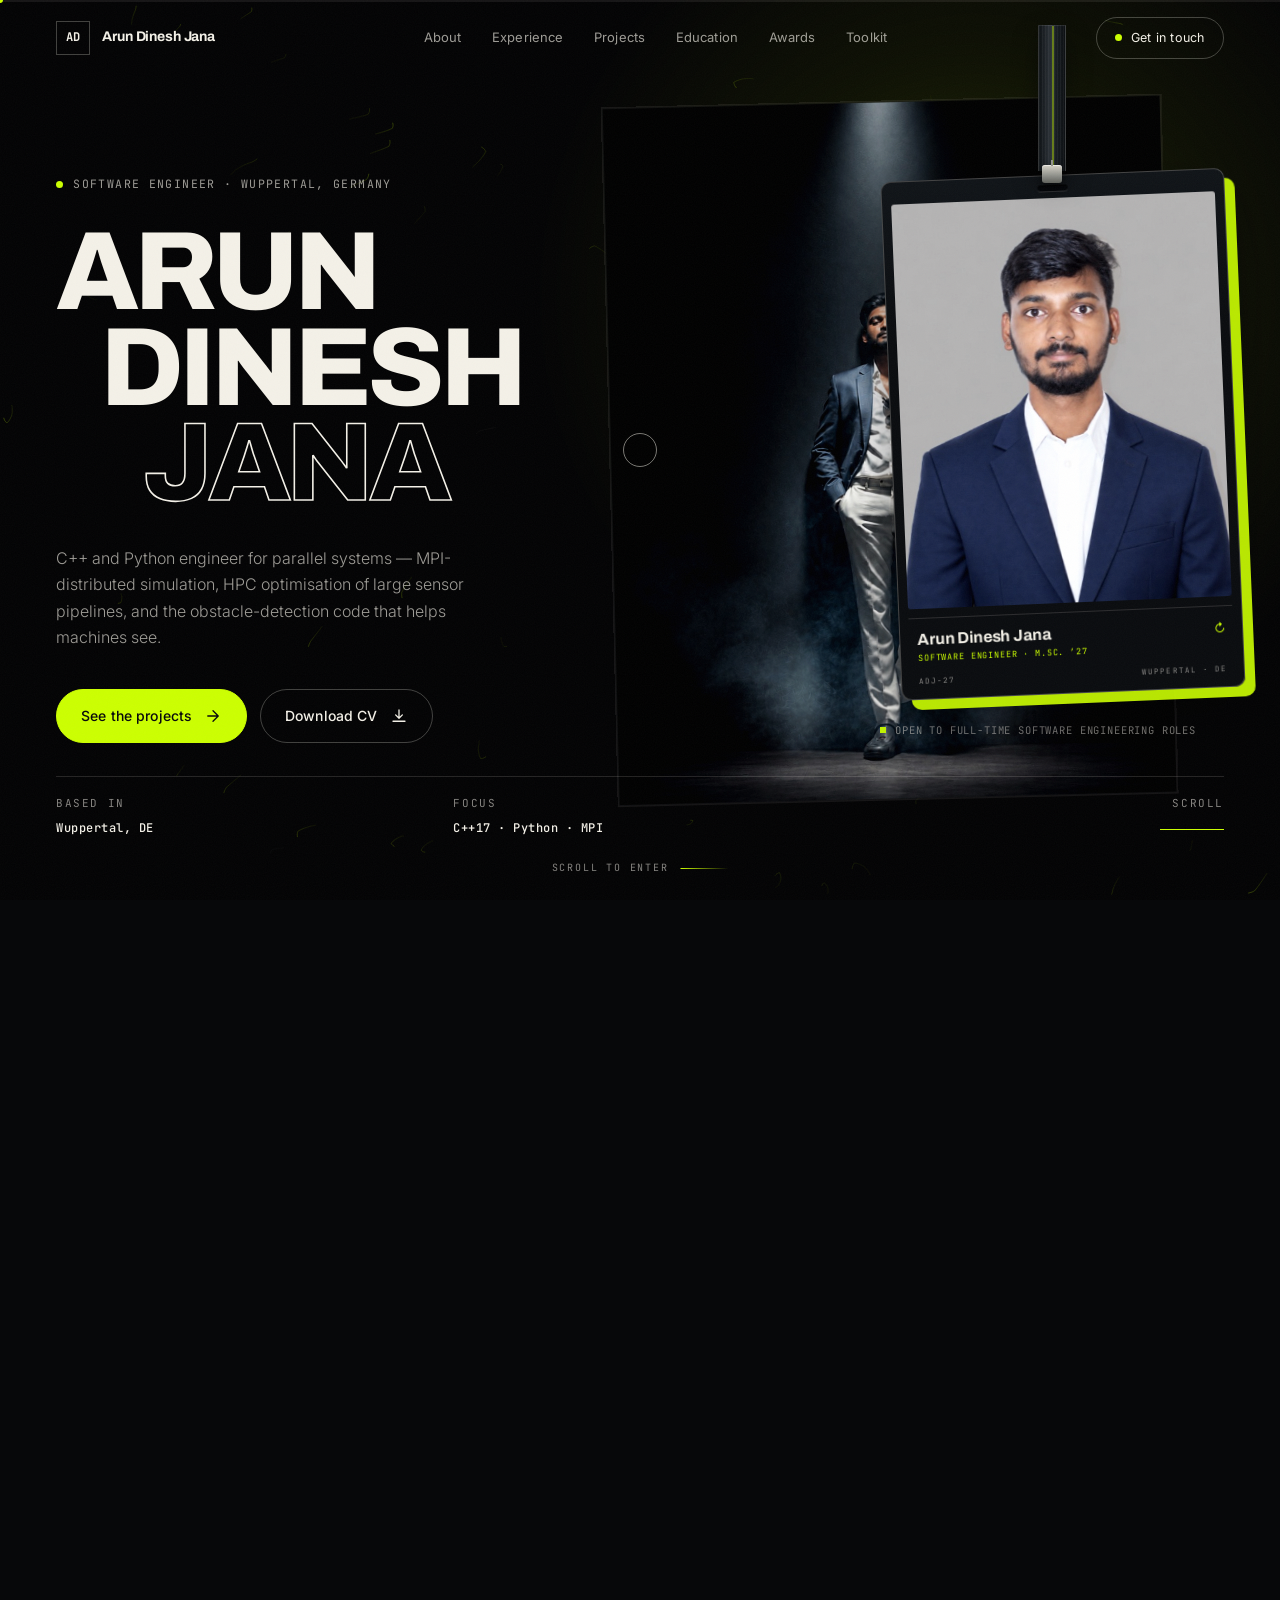
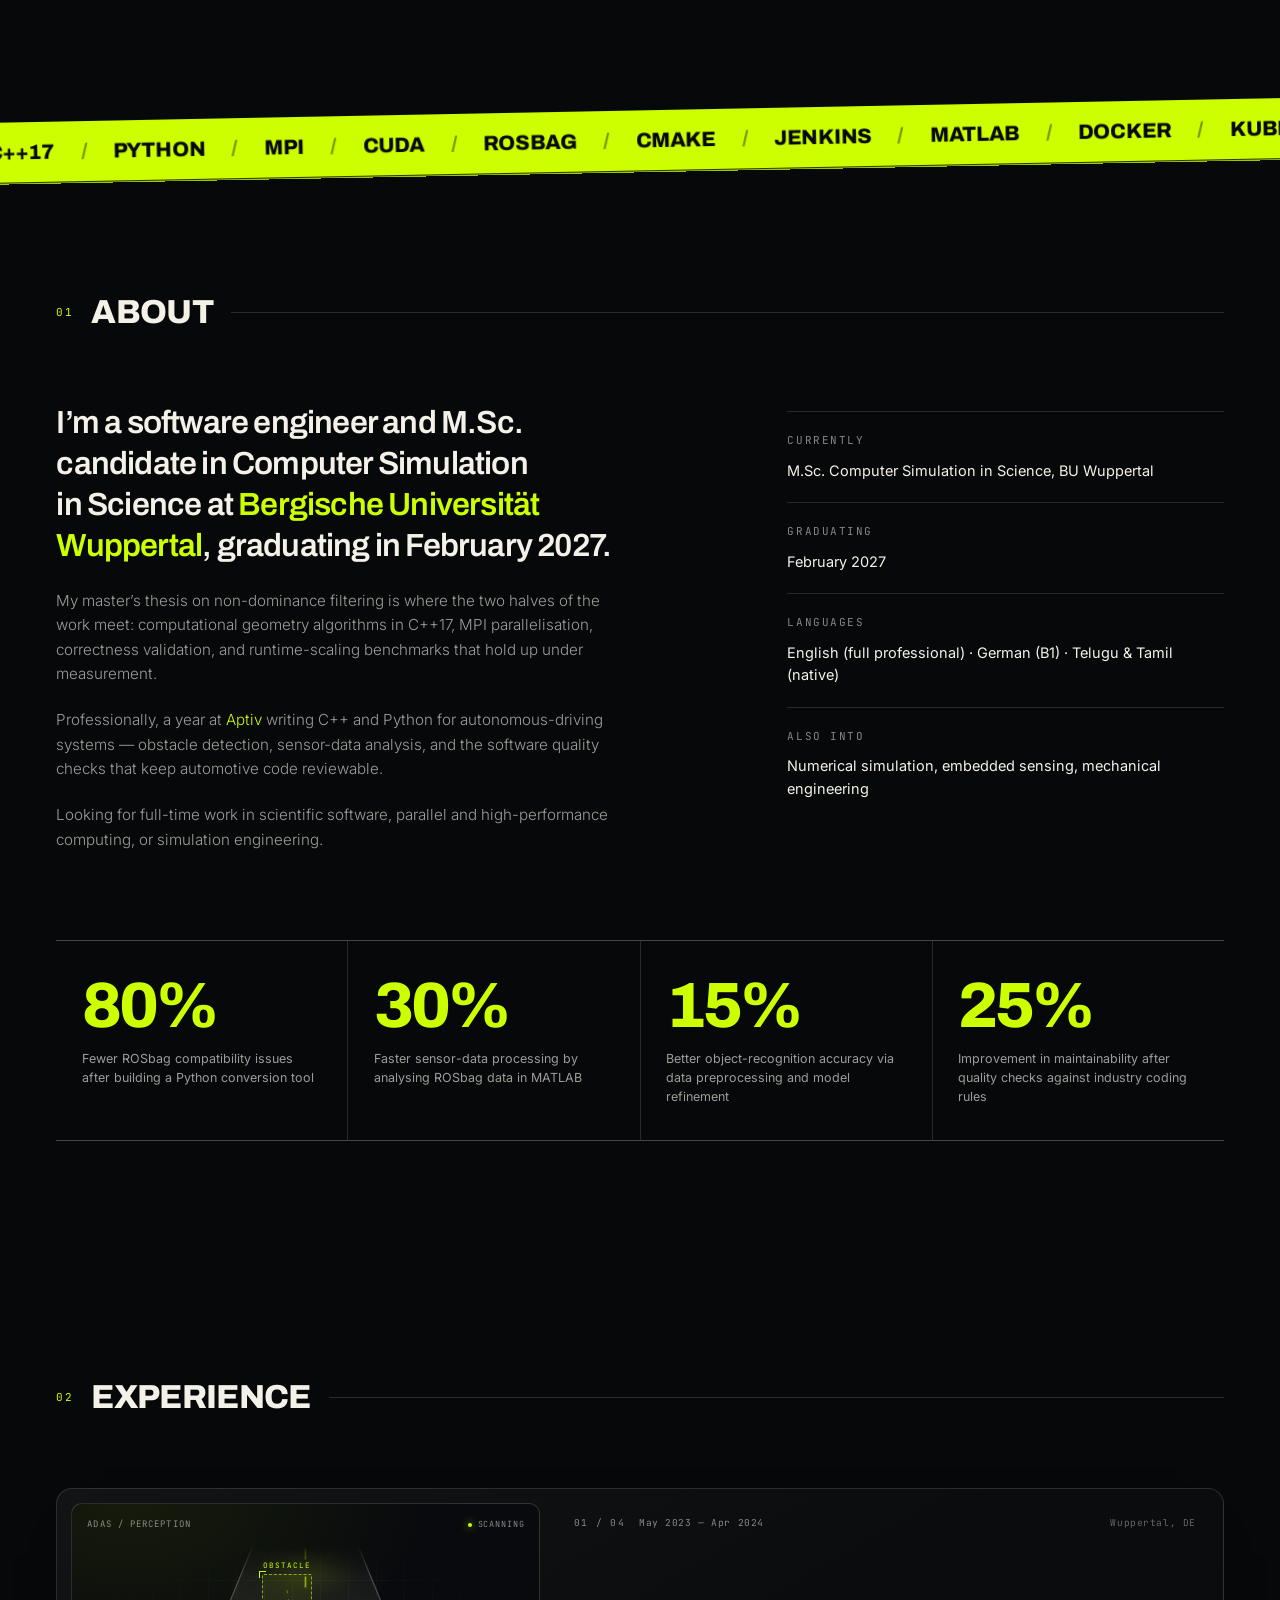
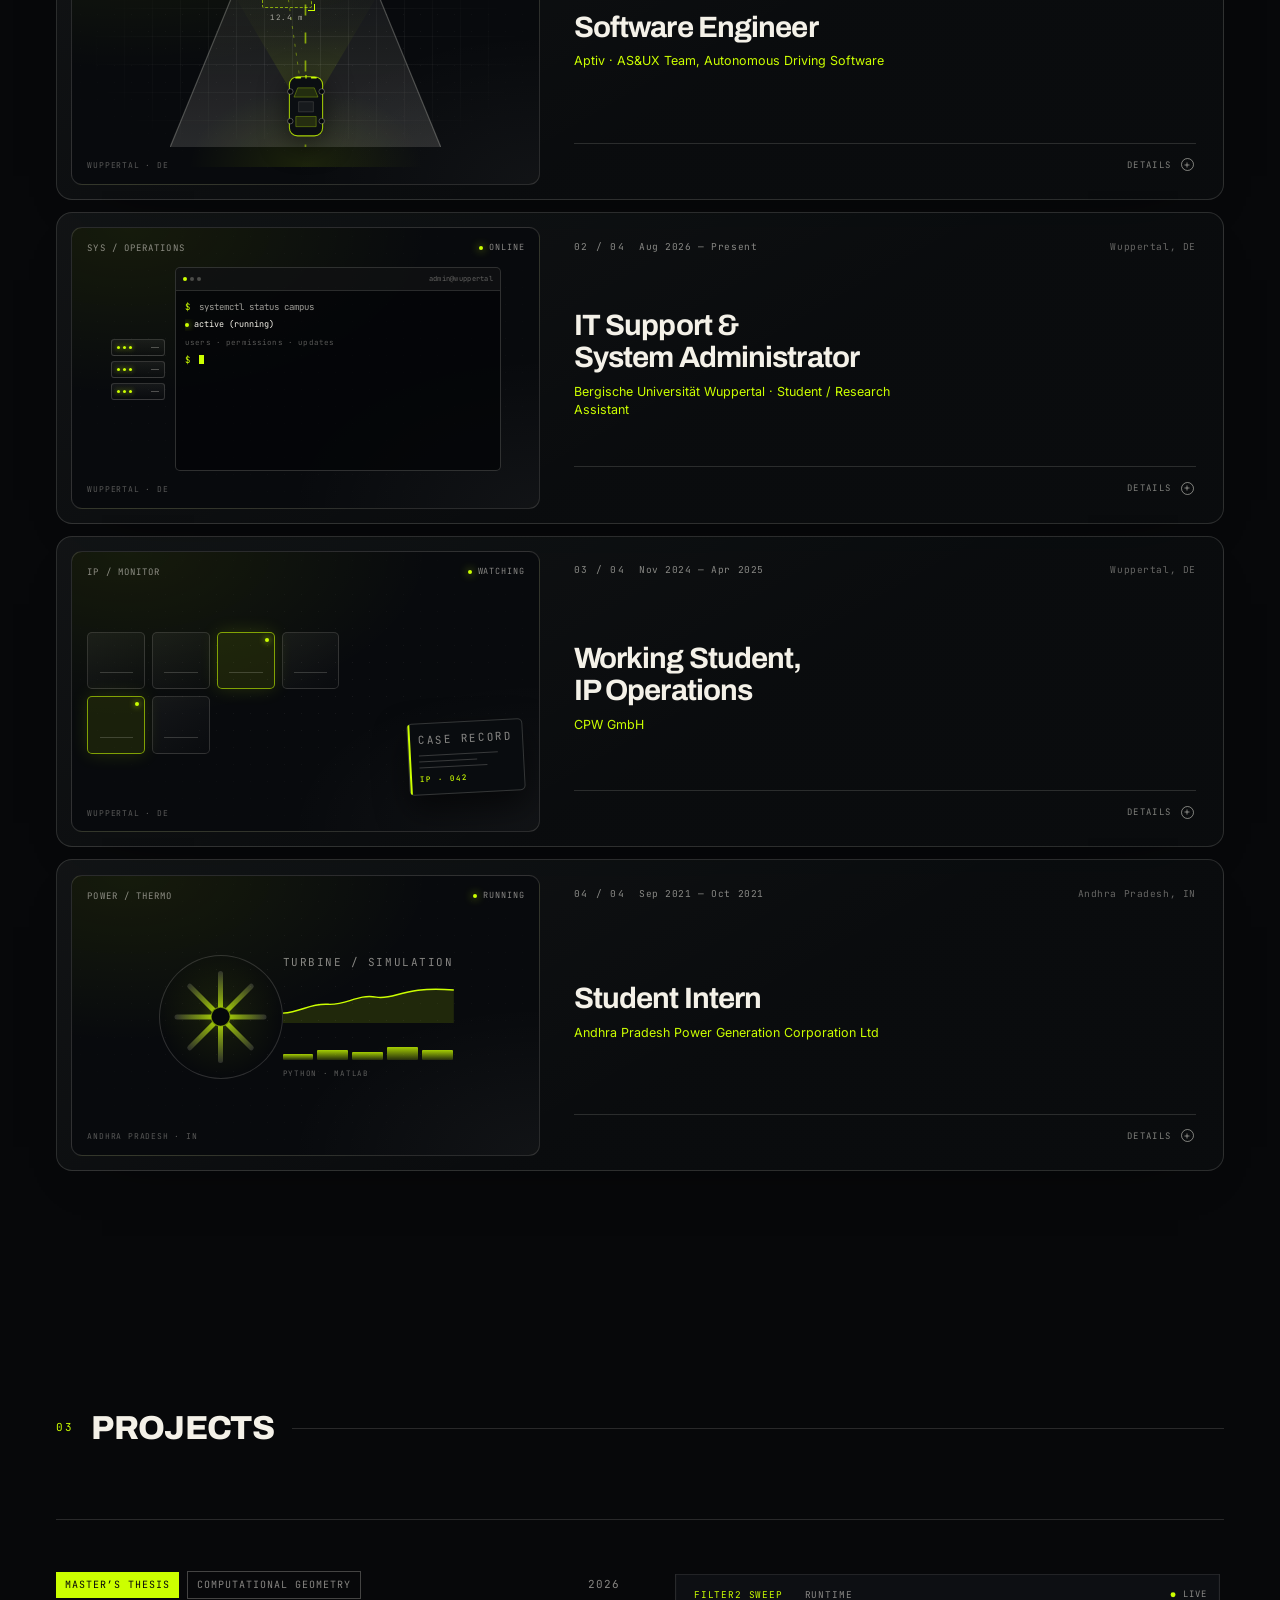
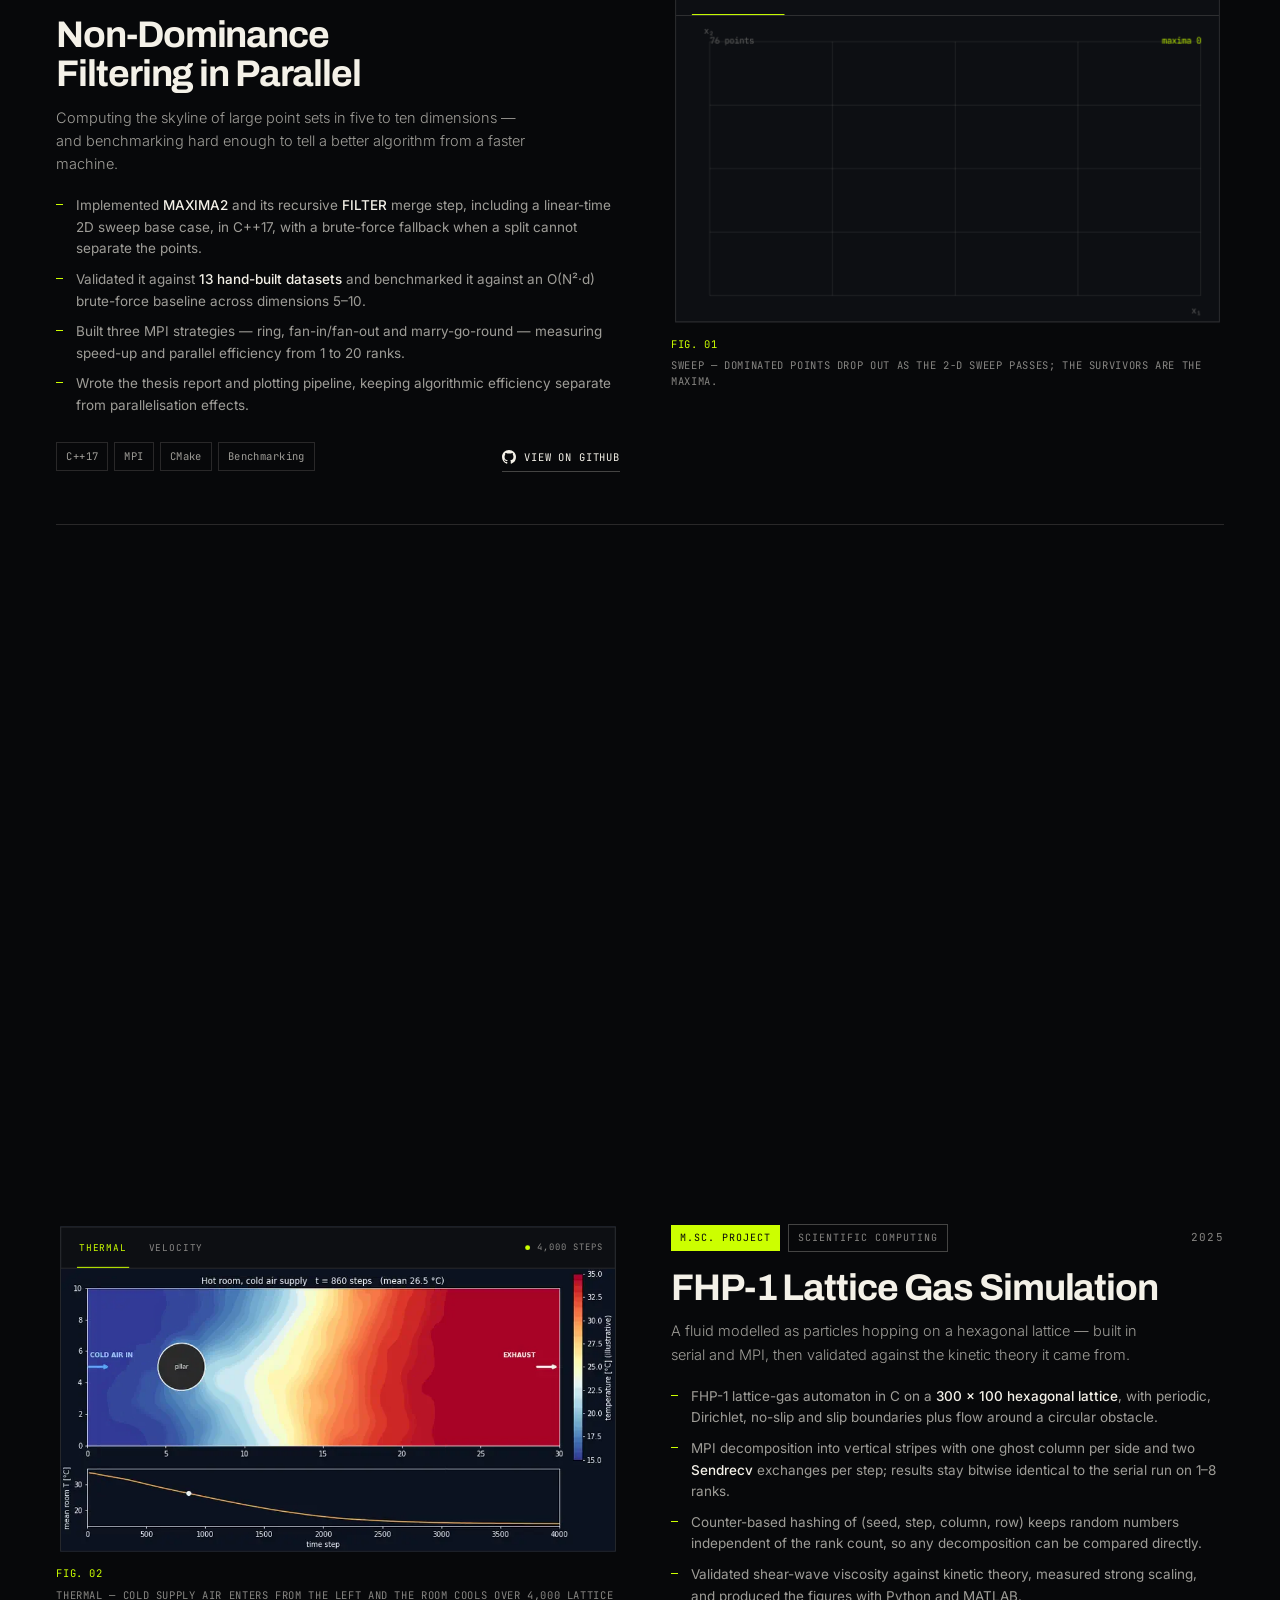
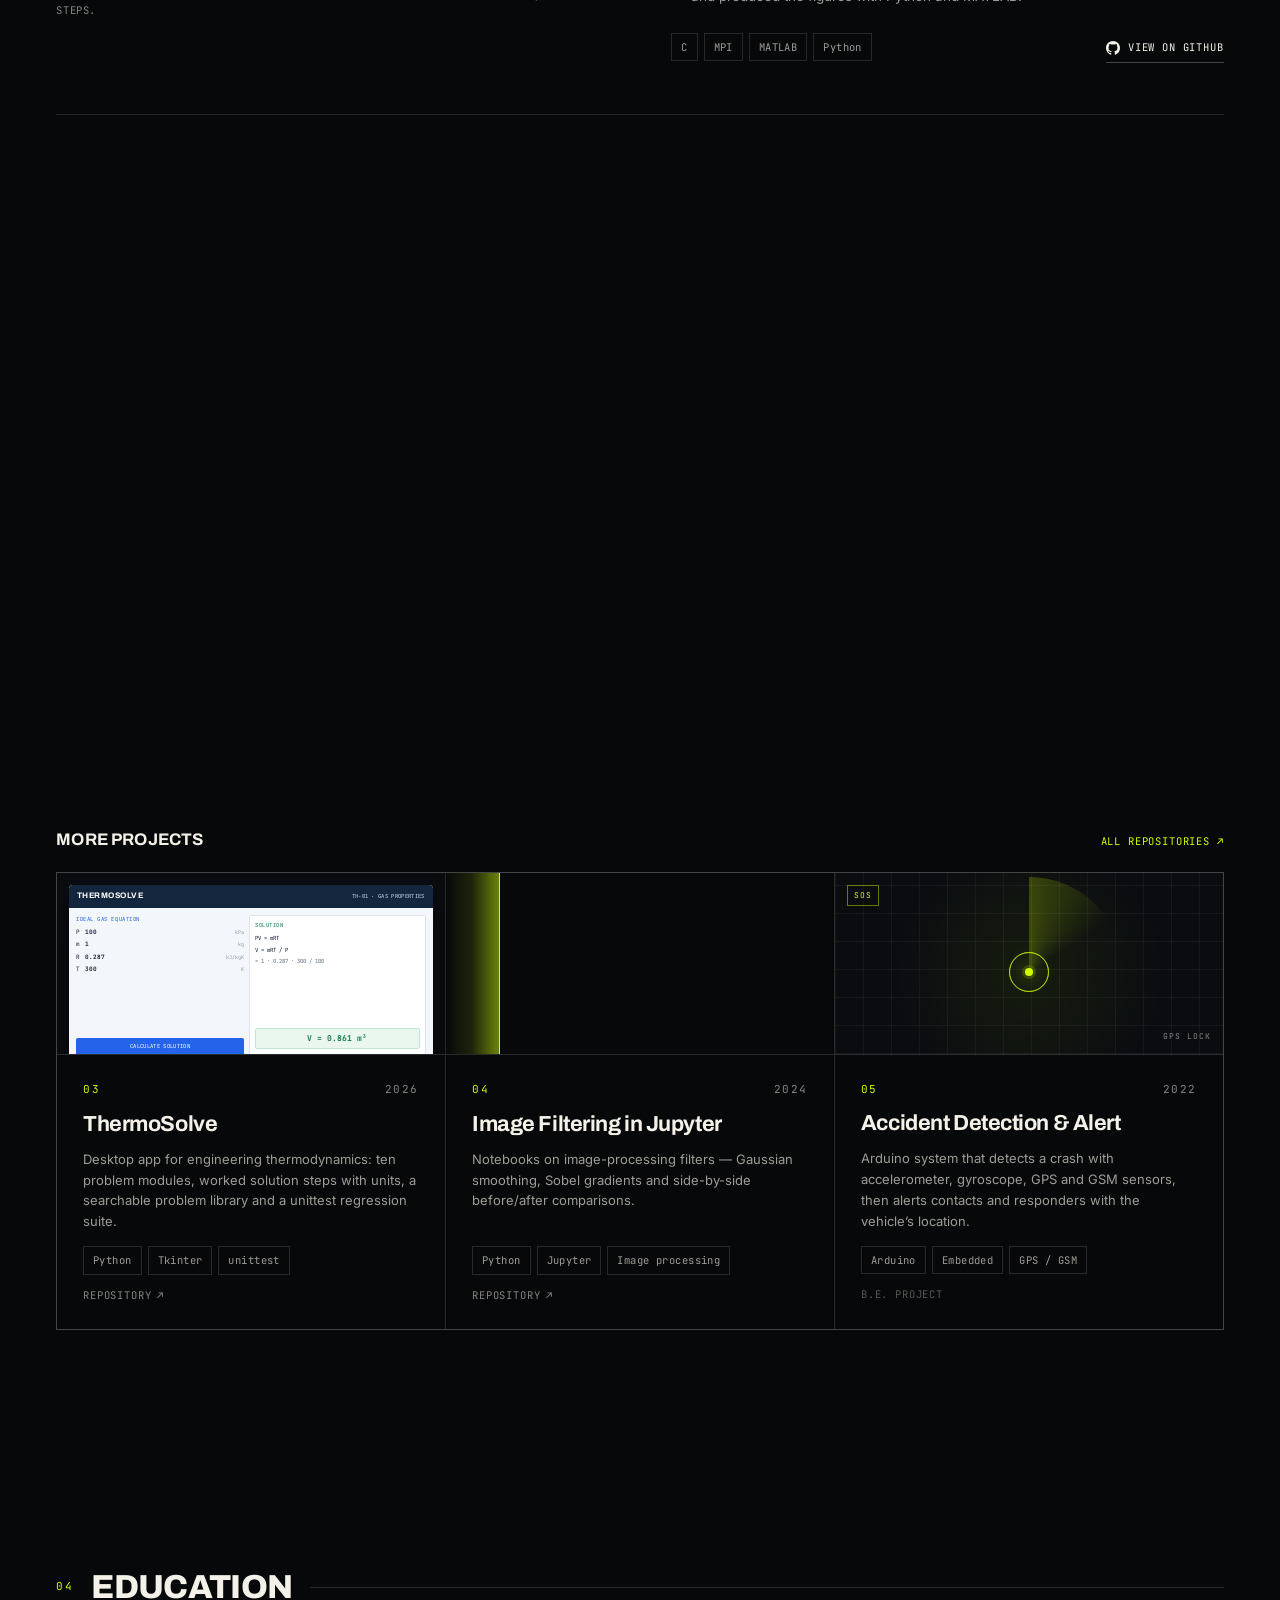
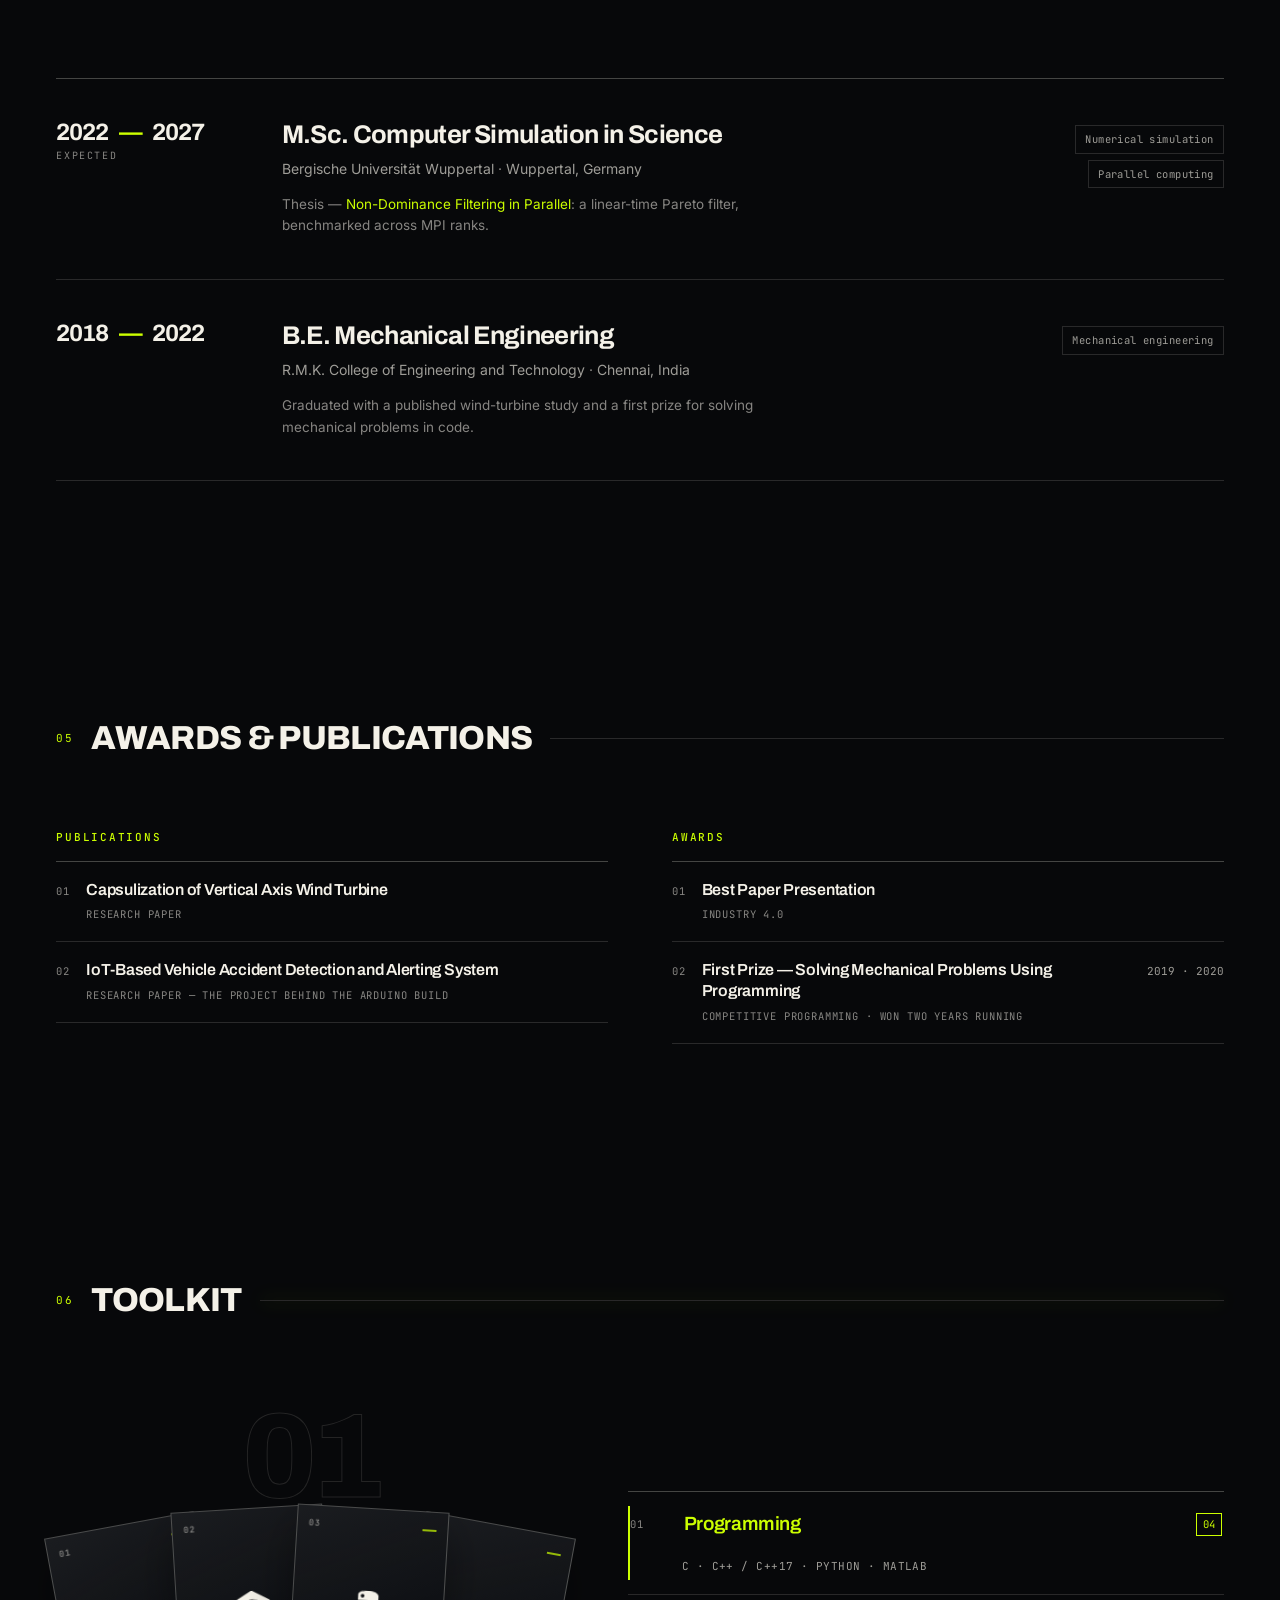
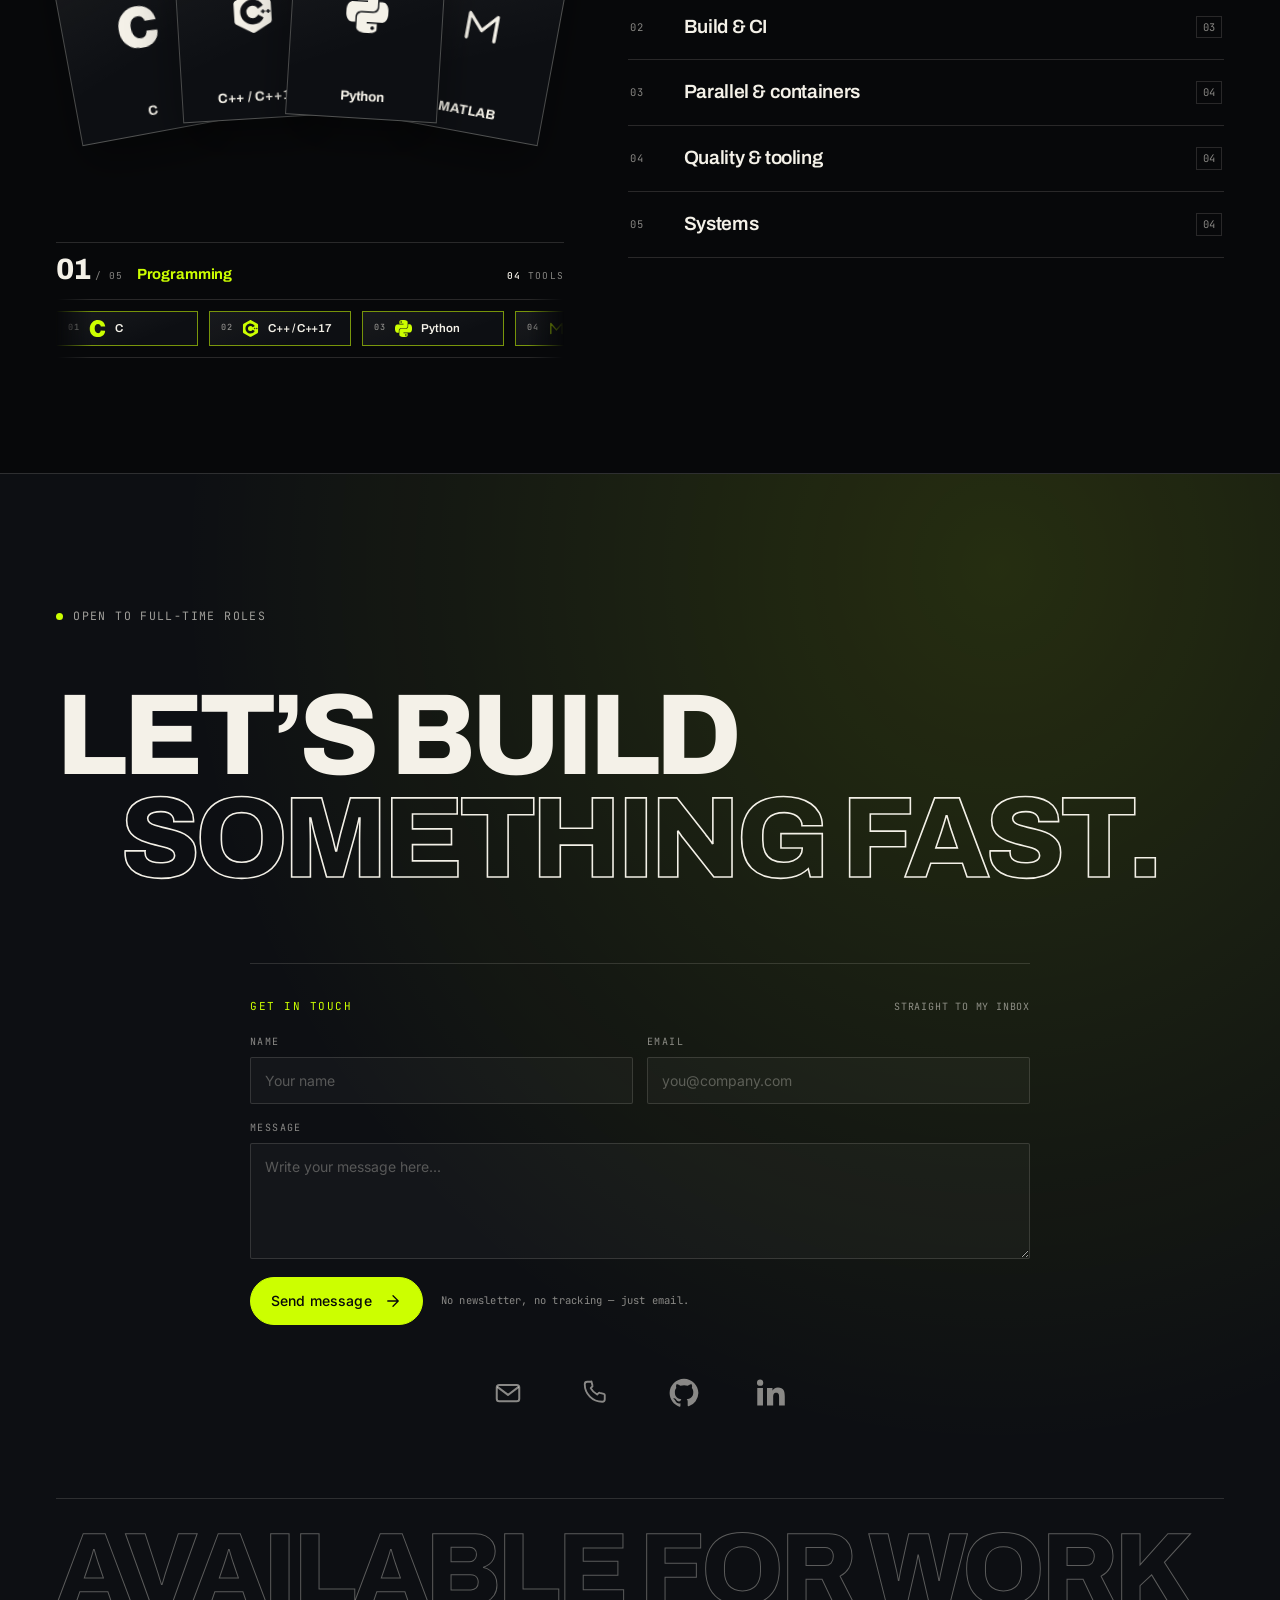
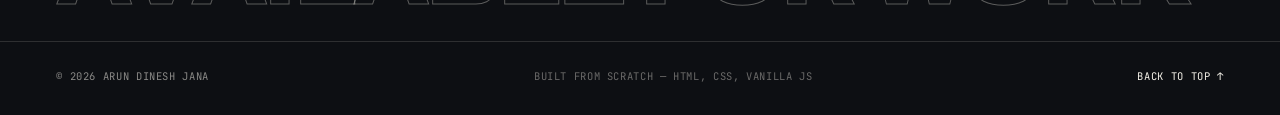
==== commit 2304ce52: "Reframe the About around the thesis and give the ID card a LinkedIn QR. The About now opens on the M" ====
--- a/index.html
+++ b/index.html
@@ -221,10 +221,6 @@
             <div class="hero__badge-face hero__badge-back" aria-hidden="true">
               <dl class="hero__badge-spec">
                 <div class="hero__badge-spec-row">
-                  <dt>Date of birth</dt>
-                  <dd>02 May 2000</dd>
-                </div>
-                <div class="hero__badge-spec-row">
                   <dt>Location</dt>
                   <dd>Wuppertal, DE</dd>
                 </div>
@@ -233,6 +229,14 @@
                   <dd>Male</dd>
                 </div>
               </dl>
+
+              <div class="hero__badge-qr">
+                <img src="assets/qr-linkedin.svg" alt="" width="118" height="118" decoding="async" />
+                <span class="hero__badge-qr-copy">
+                  <span class="hero__badge-qr-label">LinkedIn</span>
+                  <span class="hero__badge-qr-hint">Scan to connect</span>
+                </span>
+              </div>
             </div>
           </div>
 
@@ -303,21 +307,24 @@
     <div class="about">
       <div class="about__statement">
         <p class="lede reveal">
-          I&rsquo;m a software engineer with one year of professional experience
-          writing C++ and Python for autonomous-driving systems at <em>Aptiv</em> —
-          obstacle detection, ROSbag data processing, sensor-data analysis, and
-          the software quality assurance that keeps automotive code reviewable.
+          I&rsquo;m a software engineer and M.Sc. candidate in Computer Simulation
+          in Science at <em>Bergische Universität Wuppertal</em>, graduating in
+          February 2027.
         </p>
         <p class="reveal" data-delay="1">
-          Currently finishing an M.Sc. in Computer Simulation in Science at
-          <em>Bergische Universität Wuppertal</em>. My work sits where performance
-          meets correctness: MPI and CUDA parallelisation, linear-time geometry,
-          and benchmarks disciplined enough to separate a better algorithm from
-          a faster machine.
+          My master&rsquo;s thesis on non-dominance filtering is where the two halves
+          of the work meet: computational geometry algorithms in C++17, MPI
+          parallelisation, correctness validation, and runtime-scaling benchmarks
+          that hold up under measurement.
         </p>
         <p class="reveal" data-delay="2">
-          Seeking a full-time software engineering role in C++ development,
-          automotive software, or performance-oriented applications.
+          Professionally, a year at <em>Aptiv</em> writing C++ and Python for
+          autonomous-driving systems — obstacle detection, sensor-data analysis,
+          and the software quality checks that keep automotive code reviewable.
+        </p>
+        <p class="reveal" data-delay="3">
+          Looking for full-time work in scientific software, parallel and
+          high-performance computing, or simulation engineering.
         </p>
       </div>
 
@@ -1029,7 +1036,7 @@
     <div class="contact__inner">
       <p class="eyebrow reveal">
         <span class="dot dot--pulse" aria-hidden="true"></span>
-        Open to full-time roles from 2027 — and internships before that
+        Open to full-time roles
       </p>
 
       <h2 class="contact__title reveal">
@@ -1068,7 +1075,7 @@
 
             <label class="field">
               <span class="field__label">Message</span>
-              <textarea class="field__input" name="message" rows="4" required placeholder="What are you building?"></textarea>
+              <textarea class="field__input" name="message" rows="4" required placeholder="Write your message here..."></textarea>
             </label>
 
             <div class="mail__foot">
--- a/styles.css
+++ b/styles.css
@@ -775,6 +775,44 @@
   color: var(--paper);
 }
 
+.hero__badge-qr {
+  display: grid;
+  justify-items: center;
+  gap: 11px;
+  margin-top: 26px;
+  padding-top: 22px;
+  border-top: 1px solid rgba(244, 241, 232, 0.14);
+}
+.hero__badge-qr img {
+  width: 118px;
+  max-width: 100%;
+  height: auto;
+  aspect-ratio: 1 / 1;
+  border-radius: 2px;
+  background: var(--paper);
+  box-shadow: 0 0 0 1px rgba(244, 241, 232, 0.2), 0 10px 22px rgba(0, 0, 0, 0.4);
+}
+.hero__badge-qr-copy {
+  display: grid;
+  justify-items: center;
+  gap: 3px;
+  text-align: center;
+}
+.hero__badge-qr-label {
+  font-family: var(--mono);
+  font-size: 7.5px;
+  letter-spacing: 0.16em;
+  text-transform: uppercase;
+  color: var(--acid);
+}
+.hero__badge-qr-hint {
+  font-family: var(--mono);
+  font-size: 7.5px;
+  letter-spacing: 0.1em;
+  text-transform: uppercase;
+  color: var(--paper-faint);
+}
+
 .hero__badge-flip {
   position: absolute;
   inset: 0;
@@ -3176,6 +3214,10 @@
   .hero__badge-meta { padding: 9px 6px 10px; }
   .hero__badge-name { font-size: 14px; }
   .hero__badge-role { font-size: 8px; }
+  .hero__badge-spec-row { padding: 12px 2px; }
+  .hero__badge-spec dd { font-size: 0.95rem; }
+  .hero__badge-qr { margin-top: 20px; padding-top: 16px; gap: 9px; }
+  .hero__badge-qr img { width: 110px; }
 
   .hero__actions { gap: 10px; }
   .btn { padding: 13px 20px; font-size: 13px; }
